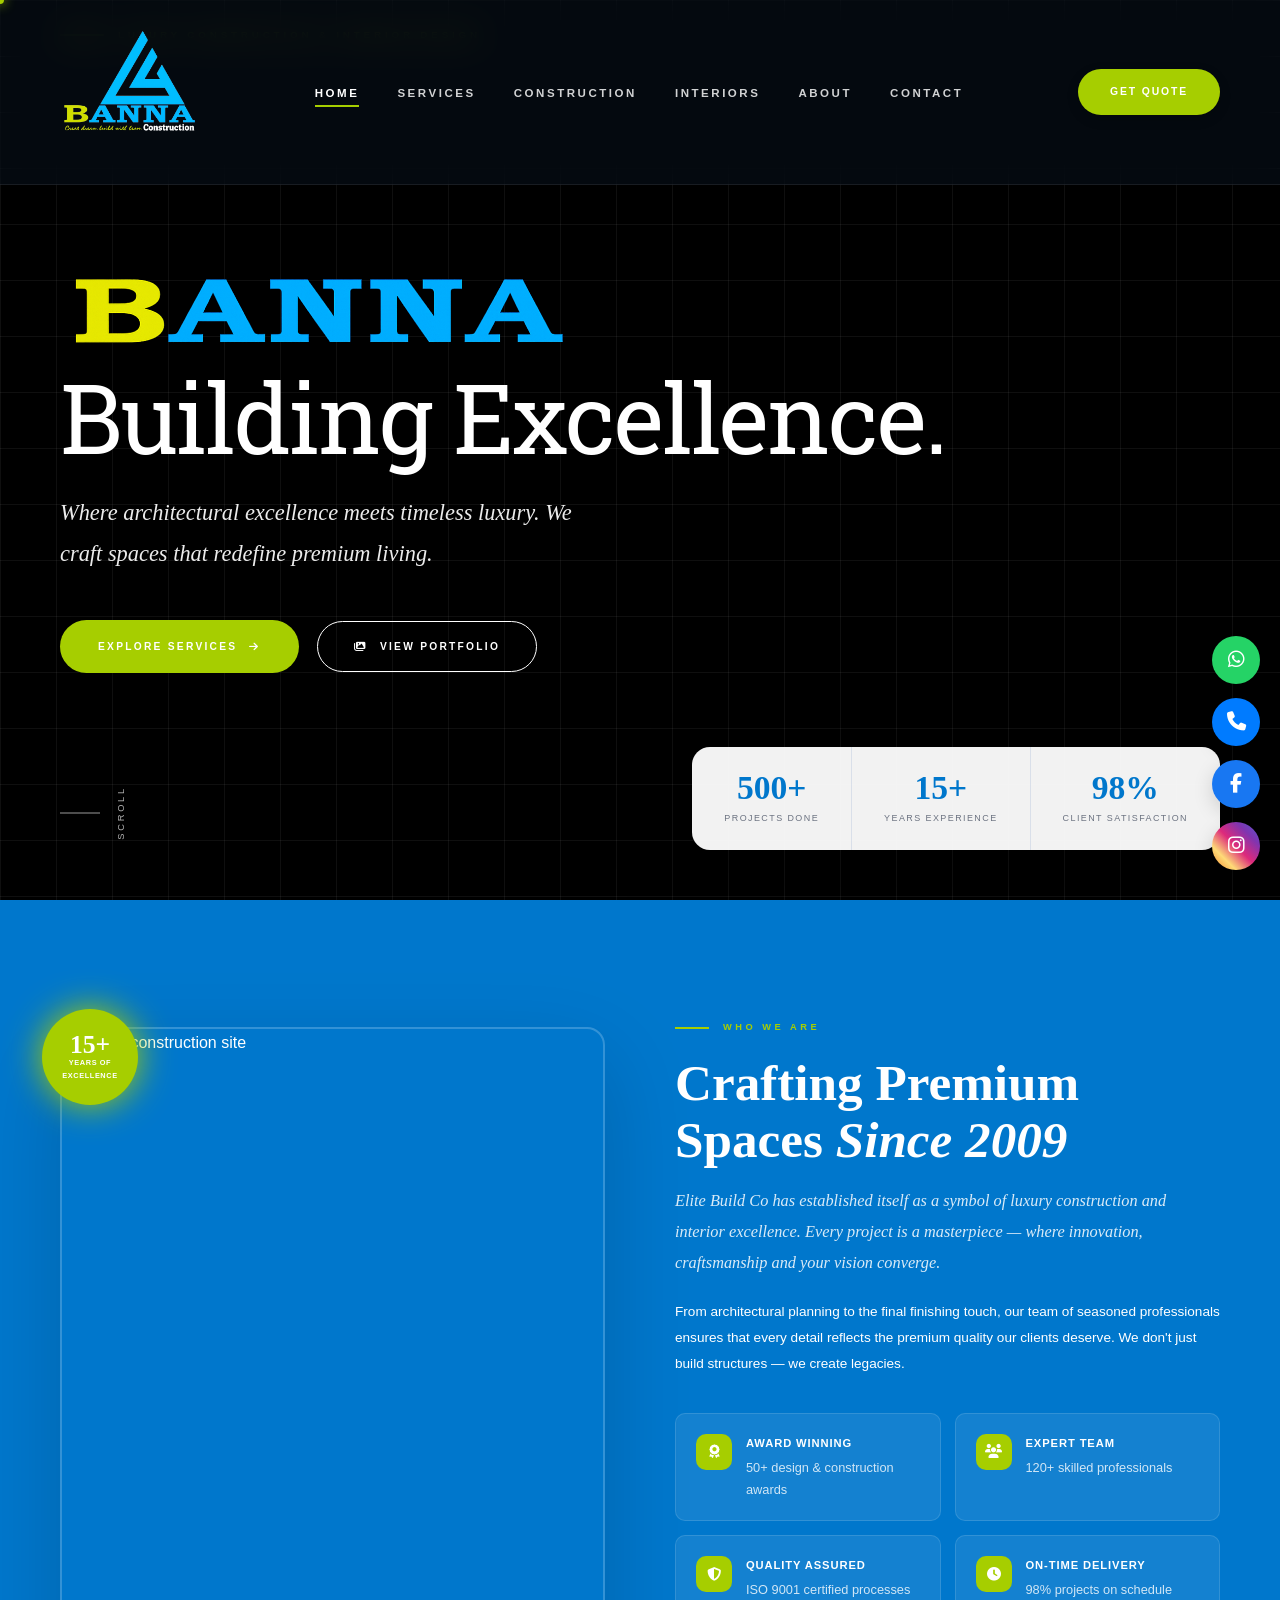
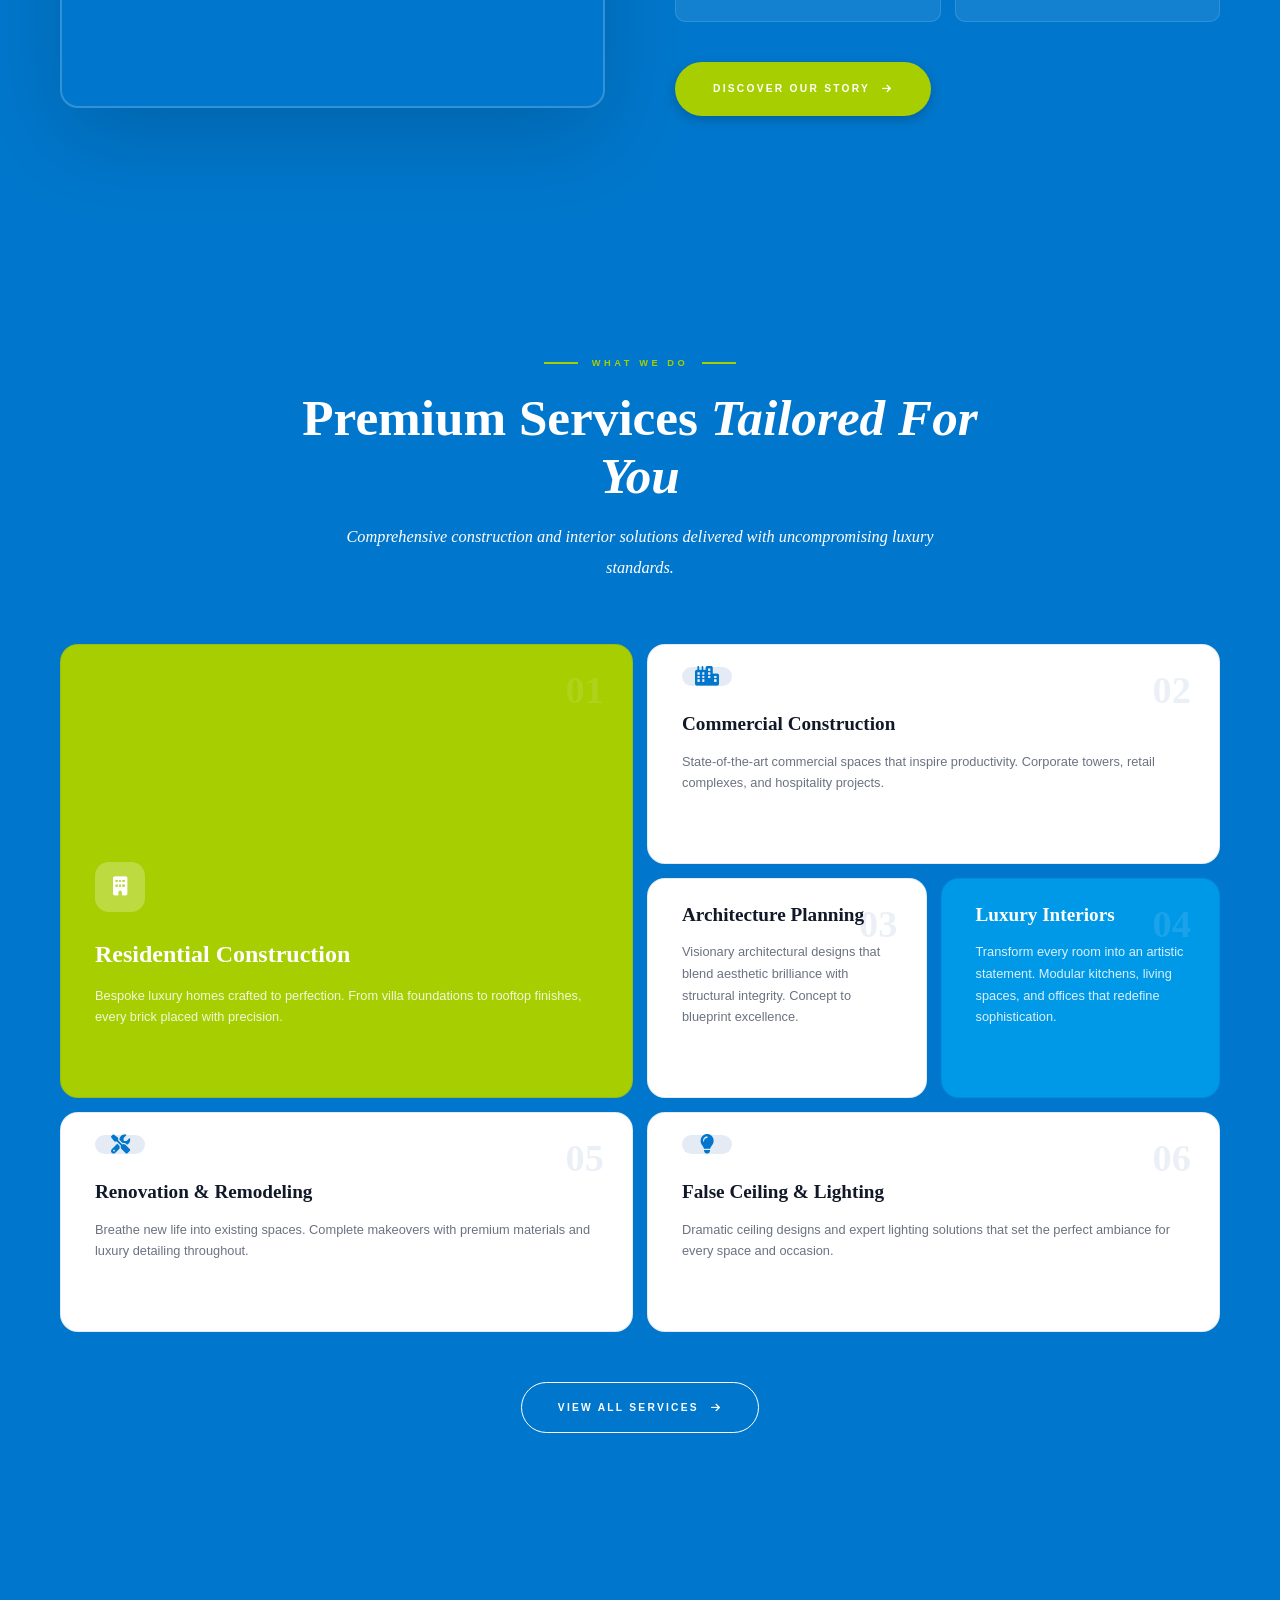
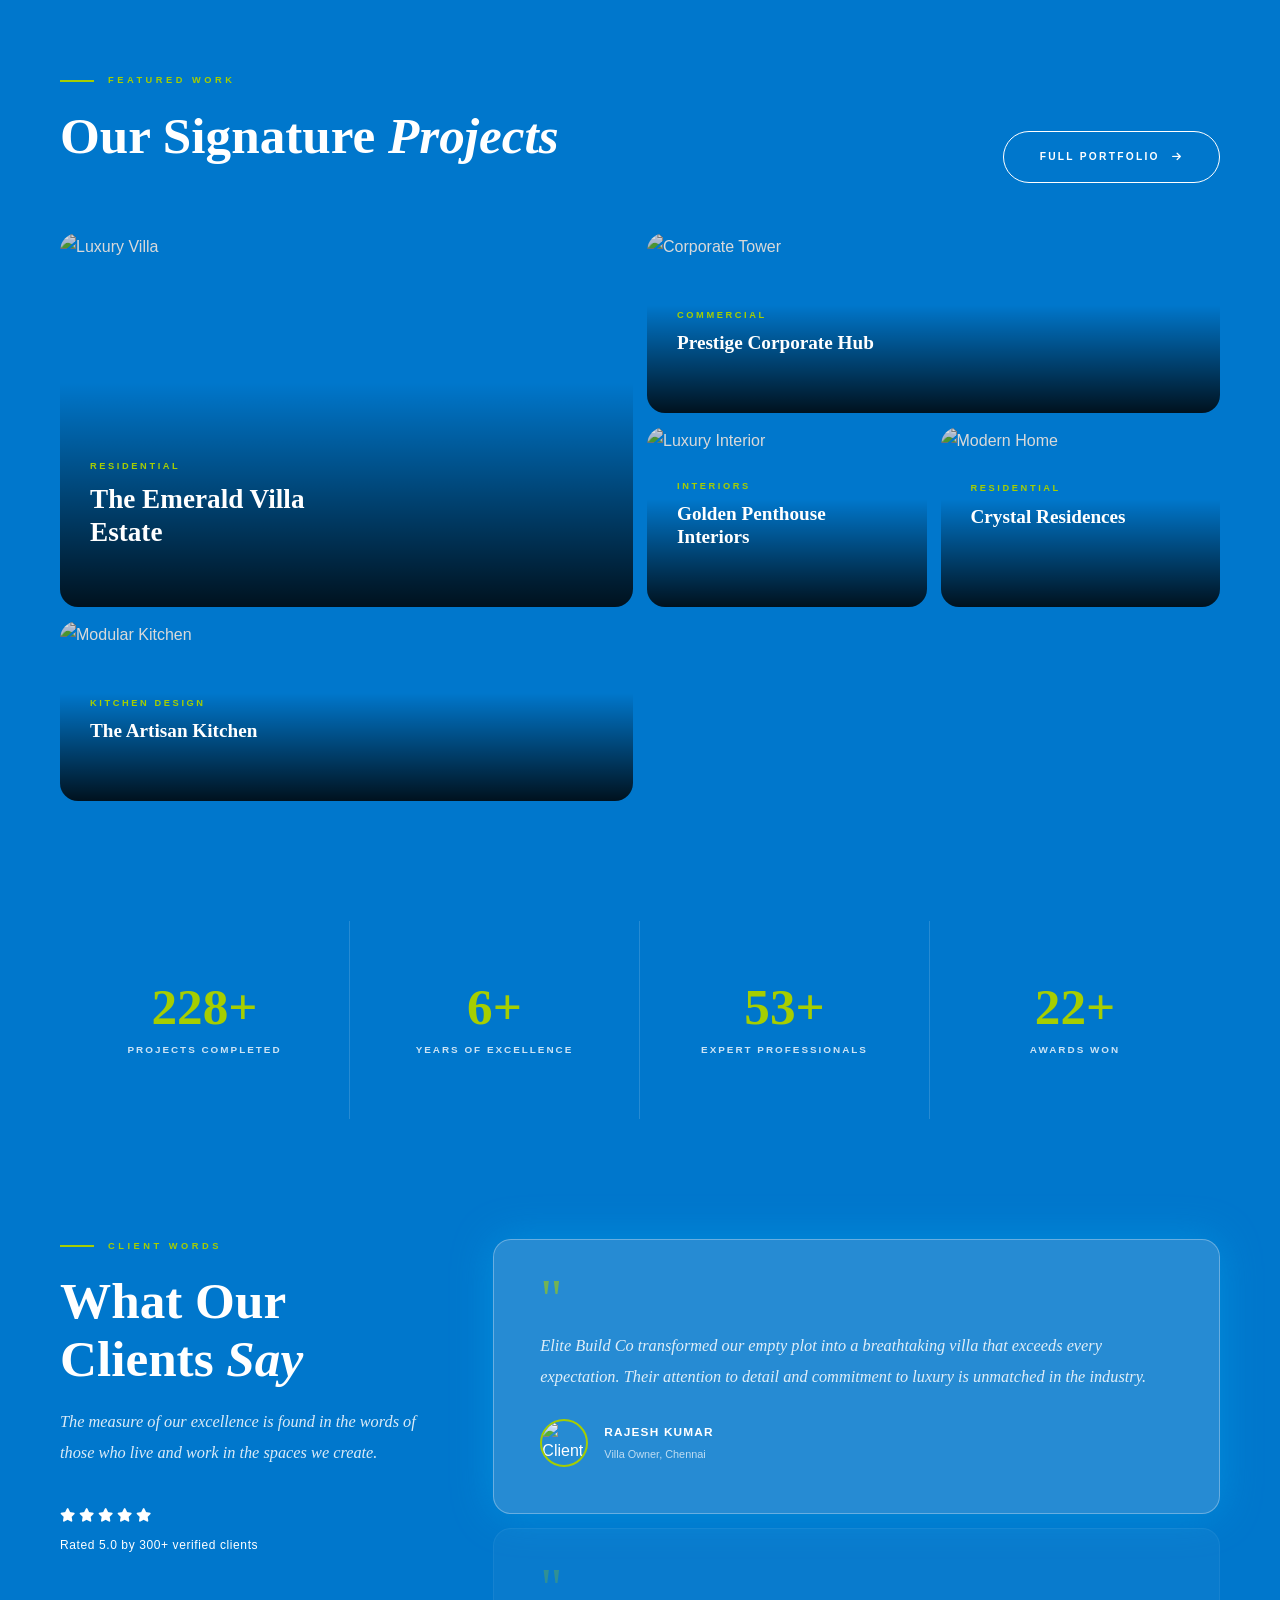
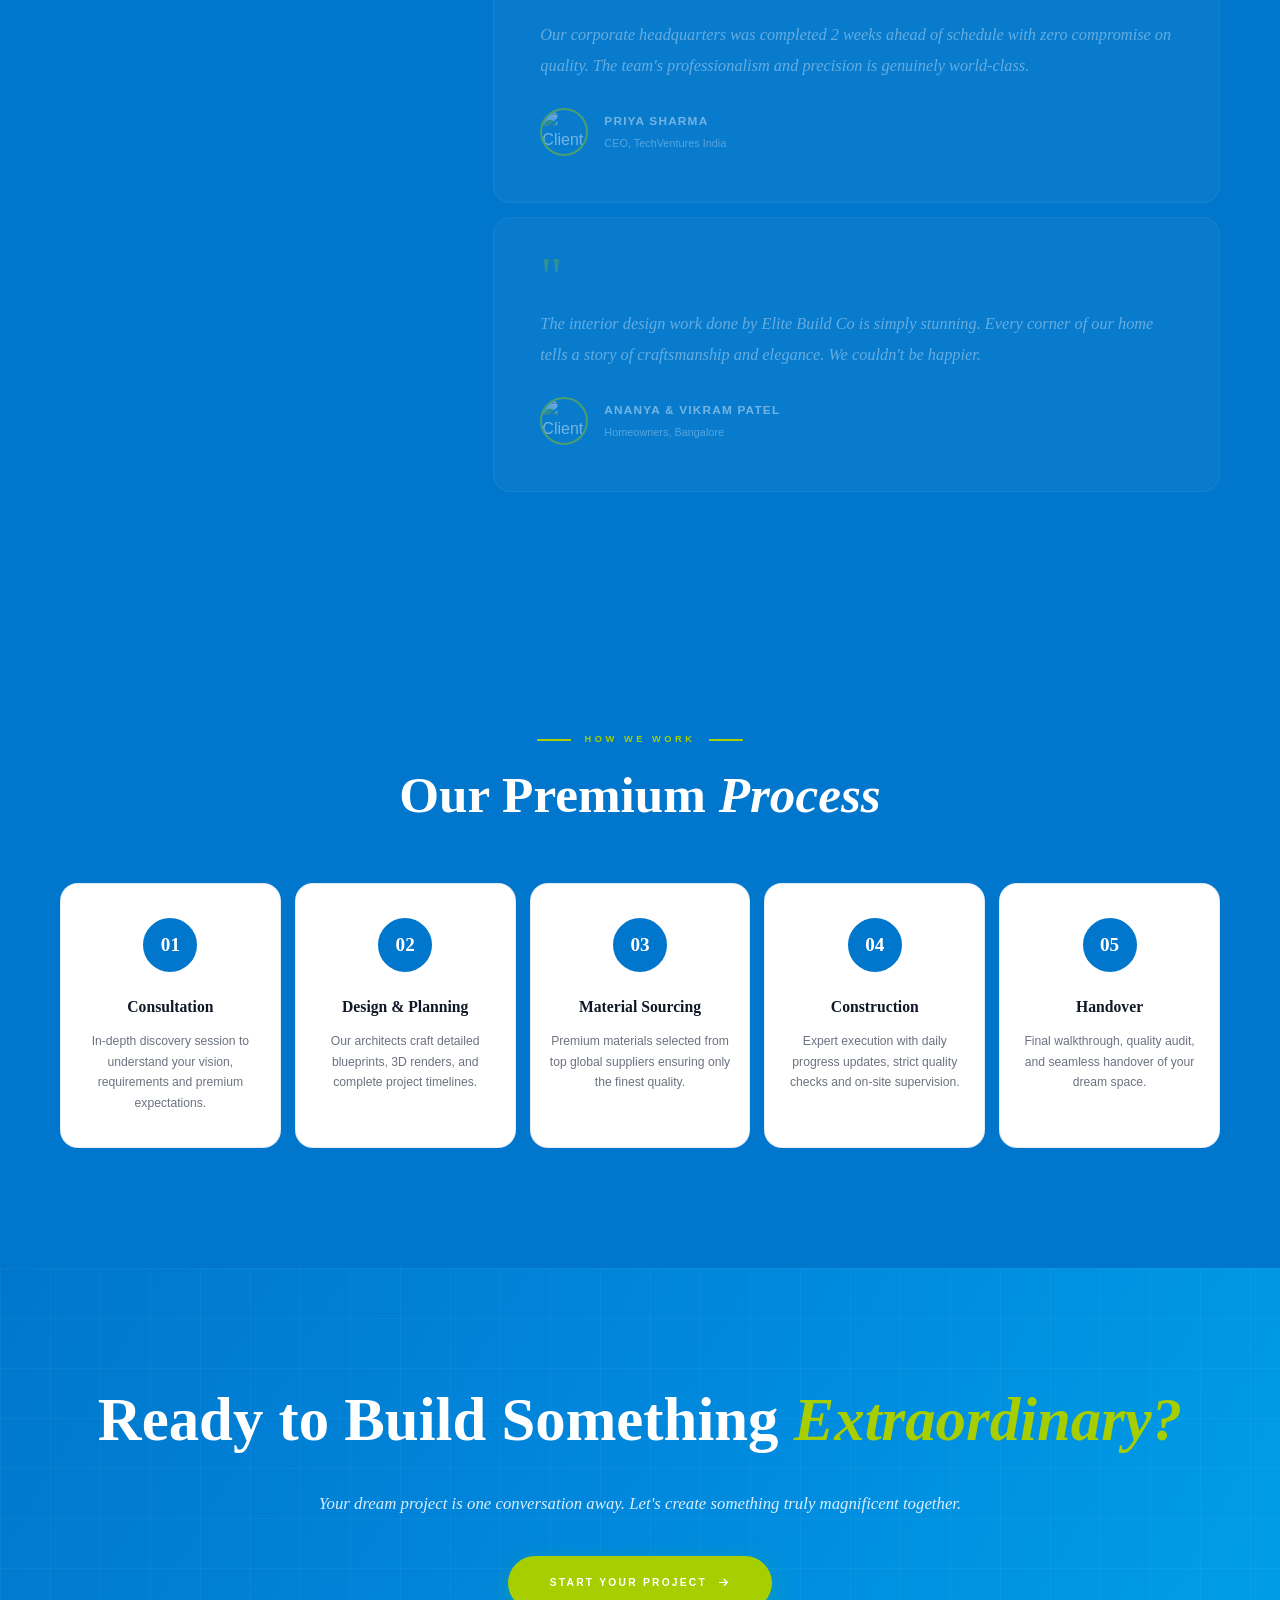
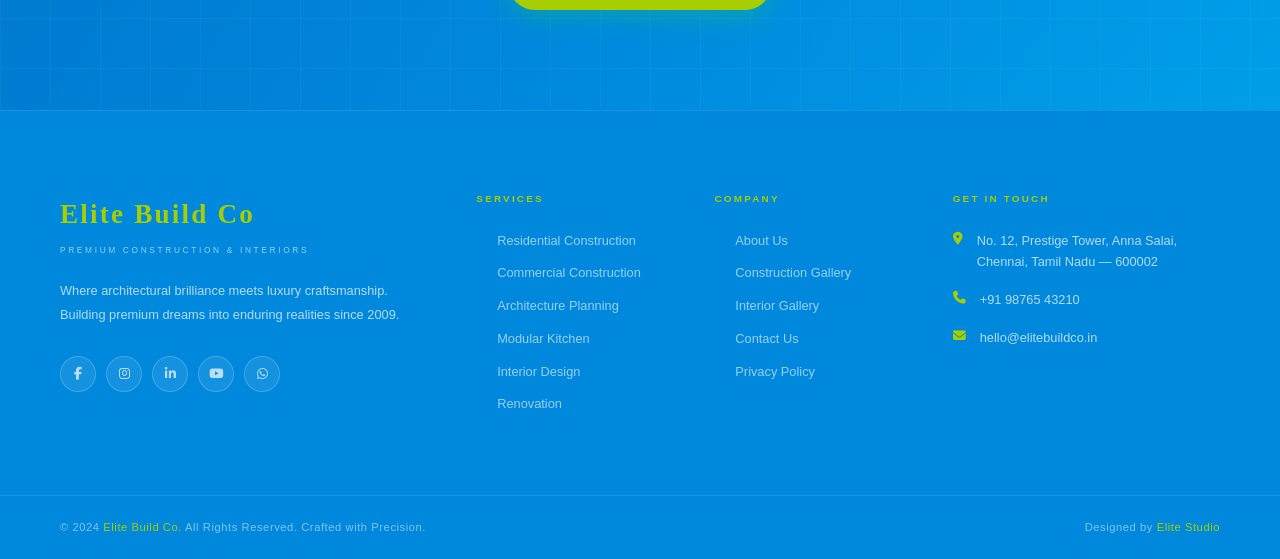
==== index.html @ 2eae74f5 "Update website" ====
<!DOCTYPE html>
<html lang="en">
<head>
  <meta charset="UTF-8" />
  <meta name="viewport" content="width=device-width, initial-scale=1.0" />
  <meta name="description" content="Elite Build Co — Premium Construction & Interior Design. Luxury residential, commercial construction and world-class interior solutions." />
  <title>BANNA | Premium Construction</title>
 <link rel="stylesheet" href="styles.css" />
  <link rel="stylesheet" href="https://cdnjs.cloudflare.com/ajax/libs/font-awesome/6.5.0/css/all.min.css" />
 <link href="https://fonts.googleapis.com/css2?family=Cinzel:wght@700;800;900&display=swap" rel="stylesheet">
</head>
<body>

  <!-- Cursor -->
  <div class="cursor"></div>
 
  
  <!-- Floating Social Icons -->
<div class="social-sidebar">
  <a href="https://wa.me/+91 93601 57383" target="_blank" class="social-icon-btn whatsapp-icon" title="WhatsApp">
    <i class="fab fa-whatsapp"></i>
  </a>
  <a href="tel:+91 93601 57383" class="social-icon-btn call-icon" title="Call Us">
    <i class="fa fa-phone"></i>
  </a>
 <a href="https://www.facebook.com/share/1GmGTBw8PC/"
   target="_blank"
   rel="noopener noreferrer"
   class="social-icon-btn facebook-icon"
   title="BANNA Construction Facebook">
    <i class="fab fa-facebook-f"></i>
</a>

  <a href="https://www.instagram.com/banna_construction_2012?igsh=bWp3MjBzbDZpbXY4"
   target="_blank"
   rel="noopener noreferrer"
   class="social-icon-btn instagram-icon"
   title="BANNA Construction Instagram">
    <i class="fab fa-instagram"></i>
  </a>
</div>

<div id="loader">

    <div class="loader-logo">
        <img src="images/logo1.png"
             alt="Banna Construction"
             class="loader-company-logo">
    </div>

    
    <div class="loader-bar"></div>

    <div class="loader-percent">0%</div>

</div>

  <!-- Scroll Top -->
  <button id="scrollTop" aria-label="Scroll to top"><i class="fa fa-arrow-up"></i></button>

<!-- ============================================================
     NAVBAR
============================================================ -->
<nav class="navbar">

  <!-- Company Logo -->
  <a href="index.html" class="nav-logo">
    <img src="images/logo1.png" alt="Banna Construction Logo" class="company-logo">
  </a>

  <!-- Navigation Menu -->
  <ul class="nav-menu">
    <li><a href="index.html" class="nav-link">Home</a></li>
    <li><a href="services.html" class="nav-link">Services</a></li>
    <li><a href="construction-gallery.html" class="nav-link">Construction</a></li>
    <li><a href="interior-gallery.html" class="nav-link">Interiors</a></li>
    <li><a href="about.html" class="nav-link">About</a></li>
    <li><a href="contact.html" class="nav-link">Contact</a></li>
  </ul>

  <!-- CTA Button -->
  <a href="contact.html" class="nav-cta">Get Quote</a>

  <!-- Mobile Menu -->
  <div class="nav-hamburger">
    <span></span>
    <span></span>
    <span></span>
  </div>

</nav>



  <!-- ============================================================
       HERO
       ============================================================ -->
  <section class="hero">
    <div class="hero-bg"></div>
    <div class="hero-grid"></div>
    <div class="hero-img-overlay"></div>

    <div class="hero-content">
      <div class="hero-eyebrow">
        <div class="hero-eyebrow-line"></div>
        <span class="hero-eyebrow-text">Luxury Construction & Interior Design</span>
      </div>
<h1 class="hero-title">
    <img src="images/bannna.png"
         alt="BANNA"
         class="hero-banna-logo">

    <span class="hero-title-accent">Building Excellence.</span>
</h1>

      </h1>
      <p class="hero-subtitle">
        Where architectural excellence meets timeless luxury. We craft spaces that redefine premium living.
      </p>
      <div class="hero-actions">
        <a href="services.html" class="btn-primary">
          <span>Explore Services</span>
          <i class="fa fa-arrow-right"></i>
        </a>
        <a href="construction-gallery.html" class="btn-outline">
          <i class="fa fa-images"></i>
          <span>View Portfolio</span>
        </a>
      </div>
    </div>

    <div class="hero-stats">
      <div class="hero-stat">
        <div class="hero-stat-num" data-target="500" data-suffix="+">500+</div>
        <div class="hero-stat-label">Projects Done</div>
      </div>
      <div class="hero-stat">
        <div class="hero-stat-num" data-target="15" data-suffix="+">15+</div>
        <div class="hero-stat-label">Years Experience</div>
      </div>
      <div class="hero-stat">
        <div class="hero-stat-num" data-target="98" data-suffix="%">98%</div>
        <div class="hero-stat-label">Client Satisfaction</div>
      </div>
    </div>

    <div class="hero-scroll">
      <div class="hero-scroll-line"></div>
      <span class="hero-scroll-text">Scroll</span>
    </div>
  </section>

  <!-- ============================================================
       ABOUT PREVIEW
       ============================================================ -->
  <section class="about-preview">
    <div class="container">
      <div class="about-preview-inner">
        <div class="about-img-block reveal-left">
          <img class="about-img-main"
            src="https://images.unsplash.com/photo-1503387762-592deb58ef4e?w=800&q=80"
            alt="Luxury construction site" />
         
          <div class="about-img-badge">
            <span class="badge-num">15+</span>
            <span class="badge-text">Years of Excellence</span>
          </div>
        </div>
        <div class="reveal-right">
          <div class="section-label">
            <div class="section-label-line"></div>
            <span class="section-label-text">Who We Are</span>
          </div>
          <h2 class="section-title">Crafting Premium Spaces <em>Since 2009</em></h2>
          <p class="section-subtitle">
            Elite Build Co has established itself as a symbol of luxury construction and interior excellence. Every project is a masterpiece — where innovation, craftsmanship and your vision converge.
          </p>
          <p style="font-size:0.85rem;color:var(--white-40);line-height:1.9;margin-top:20px;">
            From architectural planning to the final finishing touch, our team of seasoned professionals ensures that every detail reflects the premium quality our clients deserve. We don't just build structures — we create legacies.
          </p>
          <div class="about-features">
            <div class="about-feature">
              <div class="about-feature-icon"><i class="fa fa-award"></i></div>
              <div class="about-feature-text">
                <h4>Award Winning</h4>
                <p>50+ design & construction awards</p>
              </div>
            </div>
            <div class="about-feature">
              <div class="about-feature-icon"><i class="fa fa-users"></i></div>
              <div class="about-feature-text">
                <h4>Expert Team</h4>
                <p>120+ skilled professionals</p>
              </div>
            </div>
            <div class="about-feature">
              <div class="about-feature-icon"><i class="fa fa-shield-halved"></i></div>
              <div class="about-feature-text">
                <h4>Quality Assured</h4>
                <p>ISO 9001 certified processes</p>
              </div>
            </div>
            <div class="about-feature">
              <div class="about-feature-icon"><i class="fa fa-clock"></i></div>
              <div class="about-feature-text">
                <h4>On-Time Delivery</h4>
                <p>98% projects on schedule</p>
              </div>
            </div>
          </div>
          <div style="margin-top:40px;">
            <a href="about.html" class="btn-primary">
              <span>Discover Our Story</span>
              <i class="fa fa-arrow-right"></i>
            </a>
          </div>
        </div>
      </div>
    </div>
  </section>

  <!-- ============================================================
       SERVICES PREVIEW
       ============================================================ -->
  <section class="services-preview">
    <div class="container">
      <div style="text-align:center;max-width:700px;margin:0 auto;" class="reveal">
        <div class="section-label" style="justify-content:center;">
          <div class="section-label-line"></div>
          <span class="section-label-text">What We Do</span>
          <div class="section-label-line"></div>
        </div>
        <h2 class="section-title">Premium Services <em>Tailored For You</em></h2>
        <p class="section-subtitle" style="margin:0 auto;">
          Comprehensive construction and interior solutions delivered with uncompromising luxury standards.
        </p>
      </div>

      <div class="services-grid">
        <div class="service-card reveal delay-1">
          <span class="service-num">01</span>
          <div class="service-icon"><i class="fa fa-building"></i></div>
          <h3 class="service-title">Residential Construction</h3>
          <p class="service-desc">Bespoke luxury homes crafted to perfection. From villa foundations to rooftop finishes, every brick placed with precision.</p>
          <a href="services.html" class="service-link"><span>Explore</span> <i class="fa fa-arrow-right"></i></a>
        </div>
        <div class="service-card reveal delay-2">
          <span class="service-num">02</span>
          <div class="service-icon"><i class="fa fa-city"></i></div>
          <h3 class="service-title">Commercial Construction</h3>
          <p class="service-desc">State-of-the-art commercial spaces that inspire productivity. Corporate towers, retail complexes, and hospitality projects.</p>
          <a href="services.html" class="service-link"><span>Explore</span> <i class="fa fa-arrow-right"></i></a>
        </div>
        <div class="service-card reveal delay-3">
          <span class="service-num">03</span>
          <div class="service-icon"><i class="fa fa-drafting-compass"></i></div>
          <h3 class="service-title">Architecture Planning</h3>
          <p class="service-desc">Visionary architectural designs that blend aesthetic brilliance with structural integrity. Concept to blueprint excellence.</p>
          <a href="services.html" class="service-link"><span>Explore</span> <i class="fa fa-arrow-right"></i></a>
        </div>
        <div class="service-card reveal delay-2">
          <span class="service-num">04</span>
          <div class="service-icon"><i class="fa fa-couch"></i></div>
          <h3 class="service-title">Luxury Interiors</h3>
          <p class="service-desc">Transform every room into an artistic statement. Modular kitchens, living spaces, and offices that redefine sophistication.</p>
          <a href="services.html" class="service-link"><span>Explore</span> <i class="fa fa-arrow-right"></i></a>
        </div>
        <div class="service-card reveal delay-3">
          <span class="service-num">05</span>
          <div class="service-icon"><i class="fa fa-tools"></i></div>
          <h3 class="service-title">Renovation & Remodeling</h3>
          <p class="service-desc">Breathe new life into existing spaces. Complete makeovers with premium materials and luxury detailing throughout.</p>
          <a href="services.html" class="service-link"><span>Explore</span> <i class="fa fa-arrow-right"></i></a>
        </div>
        <div class="service-card reveal delay-4">
          <span class="service-num">06</span>
          <div class="service-icon"><i class="fa fa-lightbulb"></i></div>
          <h3 class="service-title">False Ceiling & Lighting</h3>
          <p class="service-desc">Dramatic ceiling designs and expert lighting solutions that set the perfect ambiance for every space and occasion.</p>
          <a href="services.html" class="service-link"><span>Explore</span> <i class="fa fa-arrow-right"></i></a>
        </div>
      </div>

      <div style="text-align:center;margin-top:50px;" class="reveal">
        <a href="services.html" class="btn-outline">
          <span>View All Services</span>
          <i class="fa fa-arrow-right"></i>
        </a>
      </div>
    </div>
  </section>

  <!-- ============================================================
       FEATURED PROJECTS
       ============================================================ -->
  <section class="projects">
    <div class="container">
      <div class="projects-header reveal">
        <div>
          <div class="section-label">
            <div class="section-label-line"></div>
            <span class="section-label-text">Featured Work</span>
          </div>
          <h2 class="section-title">Our Signature <em>Projects</em></h2>
        </div>
        <a href="construction-gallery.html" class="btn-outline" style="white-space:nowrap;">
          <span>Full Portfolio</span>
          <i class="fa fa-arrow-right"></i>
        </a>
      </div>

      <div class="projects-grid">
        <div class="project-card">
          <img class="project-img"
            src="https://images.unsplash.com/photo-1600596542815-ffad4c1539a9?w=1200&q=80"
            alt="Luxury Villa" />
          <div class="project-overlay">
            <span class="project-category">Residential</span>
            <h3 class="project-name">The Emerald Villa<br />Estate</h3>
            <p class="project-details">8,000 sq.ft luxury villa · Chennai · 2024</p>
          </div>
          <div class="project-arrow"><i class="fa fa-arrow-up-right-from-square"></i></div>
        </div>
        <div class="project-card">
          <img class="project-img"
            src="https://images.unsplash.com/photo-1486325212027-8081e485255e?w=800&q=80"
            alt="Corporate Tower" />
          <div class="project-overlay">
            <span class="project-category">Commercial</span>
            <h3 class="project-name">Prestige Corporate Hub</h3>
            <p class="project-details">Corporate Tower · Bangalore · 2023</p>
          </div>
          <div class="project-arrow"><i class="fa fa-arrow-up-right-from-square"></i></div>
        </div>
        <div class="project-card">
          <img class="project-img"
            src="https://images.unsplash.com/photo-1600210492493-0946911123ea?w=800&q=80"
            alt="Luxury Interior" />
          <div class="project-overlay">
            <span class="project-category">Interiors</span>
            <h3 class="project-name">Golden Penthouse Interiors</h3>
            <p class="project-details">Penthouse Suite · Mumbai · 2024</p>
          </div>
          <div class="project-arrow"><i class="fa fa-arrow-up-right-from-square"></i></div>
        </div>
        <div class="project-card">
          <img class="project-img"
            src="https://images.unsplash.com/photo-1600607687939-ce8a6f349479?w=800&q=80"
            alt="Modern Home" />
          <div class="project-overlay">
            <span class="project-category">Residential</span>
            <h3 class="project-name">Crystal Residences</h3>
            <p class="project-details">Modern Home Complex · Hyderabad · 2023</p>
          </div>
          <div class="project-arrow"><i class="fa fa-arrow-up-right-from-square"></i></div>
        </div>
        <div class="project-card">
          <img class="project-img"
            src="https://images.unsplash.com/photo-1556909114-f6e7ad7d3136?w=800&q=80"
            alt="Modular Kitchen" />
          <div class="project-overlay">
            <span class="project-category">Kitchen Design</span>
            <h3 class="project-name">The Artisan Kitchen</h3>
            <p class="project-details">Modular Kitchen · Chennai · 2024</p>
          </div>
          <div class="project-arrow"><i class="fa fa-arrow-up-right-from-square"></i></div>
        </div>
      </div>
    </div>
  </section>

  <!-- ============================================================
       STATISTICS
       ============================================================ -->
  <section class="statistics">
    <div class="container">
      <div class="stats-grid">
        <div class="stat-item reveal">
          <div class="stat-number" data-target="500" data-suffix="+">500+</div>
          <div class="stat-label">Projects Completed</div>
        </div>
        <div class="stat-item reveal delay-1">
          <div class="stat-number" data-target="15" data-suffix="+">15+</div>
          <div class="stat-label">Years of Excellence</div>
        </div>
        <div class="stat-item reveal delay-2">
          <div class="stat-number" data-target="120" data-suffix="+">120+</div>
          <div class="stat-label">Expert Professionals</div>
        </div>
        <div class="stat-item reveal delay-3">
          <div class="stat-number" data-target="50" data-suffix="+">50+</div>
          <div class="stat-label">Awards Won</div>
        </div>
      </div>
    </div>
  </section>

  <!-- ============================================================
       TESTIMONIALS
       ============================================================ -->
  <section class="testimonials">
    <div class="container">
      <div class="testimonials-inner">
        <div class="reveal">
          <div class="section-label">
            <div class="section-label-line"></div>
            <span class="section-label-text">Client Words</span>
          </div>
          <h2 class="section-title">What Our Clients <em>Say</em></h2>
          <p class="section-subtitle" style="margin-top:20px;">
            The measure of our excellence is found in the words of those who live and work in the spaces we create.
          </p>
          <div style="margin-top:40px;display:flex;flex-direction:column;gap:12px;">
            <div style="display:flex;gap:4px;">
              <i class="fa fa-star" style="color:var(--gold);font-size:0.85rem;"></i>
              <i class="fa fa-star" style="color:var(--gold);font-size:0.85rem;"></i>
              <i class="fa fa-star" style="color:var(--gold);font-size:0.85rem;"></i>
              <i class="fa fa-star" style="color:var(--gold);font-size:0.85rem;"></i>
              <i class="fa fa-star" style="color:var(--gold);font-size:0.85rem;"></i>
            </div>
            <p style="font-size:0.75rem;color:var(--white-40);letter-spacing:0.05em;">Rated 5.0 by 300+ verified clients</p>
          </div>
        </div>
        <div class="testimonials-slider reveal-right">
          <div class="testimonial-card">
            <div class="testimonial-quote">"</div>
            <p class="testimonial-text">Elite Build Co transformed our empty plot into a breathtaking villa that exceeds every expectation. Their attention to detail and commitment to luxury is unmatched in the industry.</p>
            <div class="testimonial-author">
              <img class="author-avatar" src="https://i.pravatar.cc/100?img=11" alt="Client" />
              <div>
                <div class="author-name">Rajesh Kumar</div>
                <div class="author-role">Villa Owner, Chennai</div>
              </div>
            </div>
          </div>
          <div class="testimonial-card">
            <div class="testimonial-quote">"</div>
            <p class="testimonial-text">Our corporate headquarters was completed 2 weeks ahead of schedule with zero compromise on quality. The team's professionalism and precision is genuinely world-class.</p>
            <div class="testimonial-author">
              <img class="author-avatar" src="https://i.pravatar.cc/100?img=32" alt="Client" />
              <div>
                <div class="author-name">Priya Sharma</div>
                <div class="author-role">CEO, TechVentures India</div>
              </div>
            </div>
          </div>
          <div class="testimonial-card">
            <div class="testimonial-quote">"</div>
            <p class="testimonial-text">The interior design work done by Elite Build Co is simply stunning. Every corner of our home tells a story of craftsmanship and elegance. We couldn't be happier.</p>
            <div class="testimonial-author">
              <img class="author-avatar" src="https://i.pravatar.cc/100?img=45" alt="Client" />
              <div>
                <div class="author-name">Ananya & Vikram Patel</div>
                <div class="author-role">Homeowners, Bangalore</div>
              </div>
            </div>
          </div>
        </div>
      </div>
    </div>
  </section>

  <!-- ============================================================
       PROCESS TIMELINE
       ============================================================ -->
  <section class="process section-pad">
    <div class="container">
      <div style="text-align:center;max-width:600px;margin:0 auto;" class="reveal">
        <div class="section-label" style="justify-content:center;">
          <div class="section-label-line"></div>
          <span class="section-label-text">How We Work</span>
          <div class="section-label-line"></div>
        </div>
        <h2 class="section-title">Our Premium <em>Process</em></h2>
      </div>
      <div class="process-steps">
        <div class="process-step reveal delay-1">
          <div class="step-num">01</div>
          <h4 class="step-title">Consultation</h4>
          <p class="step-desc">In-depth discovery session to understand your vision, requirements and premium expectations.</p>
        </div>
        <div class="process-step reveal delay-2">
          <div class="step-num">02</div>
          <h4 class="step-title">Design & Planning</h4>
          <p class="step-desc">Our architects craft detailed blueprints, 3D renders, and complete project timelines.</p>
        </div>
        <div class="process-step reveal delay-3">
          <div class="step-num">03</div>
          <h4 class="step-title">Material Sourcing</h4>
          <p class="step-desc">Premium materials selected from top global suppliers ensuring only the finest quality.</p>
        </div>
        <div class="process-step reveal delay-4">
          <div class="step-num">04</div>
          <h4 class="step-title">Construction</h4>
          <p class="step-desc">Expert execution with daily progress updates, strict quality checks and on-site supervision.</p>
        </div>
        <div class="process-step reveal delay-5">
          <div class="step-num">05</div>
          <h4 class="step-title">Handover</h4>
          <p class="step-desc">Final walkthrough, quality audit, and seamless handover of your dream space.</p>
        </div>
      </div>
    </div>
  </section>

  <!-- ============================================================
       CTA BANNER
       ============================================================ -->
  <section class="cta-banner">
    <div class="container" style="position:relative;z-index:1;">
      <h2 class="cta-title">Ready to Build Something <em style="color:var(--green-deep);">Extraordinary?</em></h2>
      <p class="cta-sub">Your dream project is one conversation away. Let's create something truly magnificent together.</p>
      <a href="contact.html" class="btn-dark">
        <span>Start Your Project</span>
        <i class="fa fa-arrow-right"></i>
      </a>
    </div>
  </section>

  <!-- ============================================================
       FOOTER
       ============================================================ -->
  <footer class="footer">
    <div class="container">
      <div class="footer-top">
        <div>
          <div class="footer-brand-logo">Elite Build Co</div>
          <div class="footer-brand-sub">Premium Construction & Interiors</div>
          <p class="footer-desc">Where architectural brilliance meets luxury craftsmanship. Building premium dreams into enduring realities since 2009.</p>
          <div class="footer-social">
            <a href="#" class="social-btn"><i class="fab fa-facebook-f"></i></a>
            <a href="#" class="social-btn"><i class="fab fa-instagram"></i></a>
            <a href="#" class="social-btn"><i class="fab fa-linkedin-in"></i></a>
            <a href="#" class="social-btn"><i class="fab fa-youtube"></i></a>
            <a href="#" class="social-btn"><i class="fab fa-whatsapp"></i></a>
          </div>
        </div>
        <div>
          <h4 class="footer-col-title">Services</h4>
          <ul class="footer-links">
            <li><a href="services.html" class="footer-link">Residential Construction</a></li>
            <li><a href="services.html" class="footer-link">Commercial Construction</a></li>
            <li><a href="services.html" class="footer-link">Architecture Planning</a></li>
            <li><a href="services.html" class="footer-link">Modular Kitchen</a></li>
            <li><a href="services.html" class="footer-link">Interior Design</a></li>
            <li><a href="services.html" class="footer-link">Renovation</a></li>
          </ul>
        </div>
        <div>
          <h4 class="footer-col-title">Company</h4>
          <ul class="footer-links">
            <li><a href="about.html" class="footer-link">About Us</a></li>
            <li><a href="construction-gallery.html" class="footer-link">Construction Gallery</a></li>
            <li><a href="interior-gallery.html" class="footer-link">Interior Gallery</a></li>
            <li><a href="contact.html" class="footer-link">Contact Us</a></li>
            <li><a href="#" class="footer-link">Privacy Policy</a></li>
          </ul>
        </div>
        <div>
          <h4 class="footer-col-title">Get In Touch</h4>
          <div class="footer-contact-item">
            <i class="fa fa-location-dot footer-contact-icon"></i>
            <div class="footer-contact-text">
              No. 12, Prestige Tower, Anna Salai,<br />Chennai, Tamil Nadu — 600002
            </div>
          </div>
          <div class="footer-contact-item">
            <i class="fa fa-phone footer-contact-icon"></i>
            <div class="footer-contact-text">
              <a href="tel:+919876543210">+91 98765 43210</a>
            </div>
          </div>
          <div class="footer-contact-item">
            <i class="fa fa-envelope footer-contact-icon"></i>
            <div class="footer-contact-text">
              <a href="mailto:hello@elitebuildco.in">hello@elitebuildco.in</a>
            </div>
          </div>
        </div>
      </div>
    </div>
    <div class="footer-bottom" style="max-width:1400px;margin:0 auto;padding-left:60px;padding-right:60px;">
      <p class="footer-copy">© 2024 <span>Elite Build Co</span>. All Rights Reserved. Crafted with Precision.</p>
      <p class="footer-copy">Designed by <span>Elite Studio</span></p>
    </div>
  </footer>

  <script src="script.js"></script>
</body>
</html>
---- styles.css ----
/* ============================================================
   ELITE BUILD CO — BLUE-DOMINATED LIGHT THEME
   PALETTE: 50% BLUE (Dominant) · 30% White (Secondary) · 20% Green (Accent)
   LAYOUT SYSTEM: Bento Grid
   ============================================================ */

@import url('https://fonts.googleapis.com/css2?family=Roboto+Slab:wght@800;900&display=swap');

/* ============================================================
   CSS VARIABLES - BLUE-DOMINATED LIGHT THEME
   ============================================================ */
:root {
 /* ============================================================
   BRAND BLUE (Matches BANNA Logo)
   ============================================================ */

--blue-deep: #0077CC;            /* Main website background */
--blue-navy: #0088DD;            /* Dark sections */
--blue-navy-2: #0099E8;          /* Cards */
--blue-bright: #00B8F8;          /* Exact logo blue */
--blue-light: #35C7FF;           /* Hover */
--blue-accent: #009FE8;          /* Buttons & highlights */

--blue-pale: rgba(0, 184, 248, 0.08);
--blue-glow: rgba(0, 184, 248, 0.35);

  /* GREEN — 20% (Accent) */
  --green: #A6CE00;
  --green-mid: #E0F9F2;
  --green-deep: #A6CE00;
  --green-glow: rgba(166, 206, 0, 1);

  /* WHITE — 30% (Secondary backgrounds & cards) */
  --white: #FFFFFF;
  --off-white: #F9FAFB;
  --white-95: rgba(255,255,255,0.95);
  --white-80: rgba(255,255,255,0.80);
  --white-65: rgba(255,255,255,0.65);
  --white-45: rgba(255,255,255,0.45);
  --white-25: rgba(255,255,255,0.25);
  --white-10: rgba(255,255,255,0.08);
  
  /* Text colors */
  --ink: #FFFFFF;                  /* White text on blue */
  --ink-65: rgba(255,255,255,0.65);
  --ink-45: rgba(255,255,255,0.45);
  --text-dark: #111827;            /* Dark text on white cards */
  --text-light: #6B7280;           /* Gray text on white cards */
  --black: #003D99;
  --black-soft: #004DAA;
  --black-card: #FFFFFF;           /* White cards on blue bg */

  --shadow-soft: 0 20px 60px rgba(0,0,0,0.12);
  --shadow-deep: 0 30px 90px rgba(0,0,0,0.16);
  --shadow-blue: 0 0 40px var(--blue-glow);
  --shadow-green: 0 0 30px var(--green-glow);

  --font-display: 'Playfair Display', serif;
  --font-head: 'Cormorant Garamond', serif;
  --font-body: 'Montserrat', sans-serif;
  --transition: all 0.4s cubic-bezier(0.25, 0.46, 0.45, 0.94);
  --radius: 18px;
  --radius-sm: 10px;
}

/* ============================================================
   KEYFRAMES
   ============================================================ */
@keyframes twinkle { 0%,100% { opacity: .65; } 50% { opacity: 1; } }
@keyframes shimmer { 0% { background-position: -1000px 0; } 100% { background-position: 1000px 0; } }
@keyframes glowPulse { 0%,100% { box-shadow: 0 0 18px var(--blue-glow);} 50% { box-shadow: 0 0 38px var(--blue-glow);} }
@keyframes floatY { 0%,100% { transform: translateY(0);} 50% { transform: translateY(-8px);} }
@keyframes loaderSweep { to { left: 100%; } }
@keyframes scrollPulse { to { left: 200%; } }
@keyframes fadeUp { from { opacity:0; transform: translateY(24px);} to { opacity:1; transform: translateY(0);} }

/* ============================================================
   RESET / BASE
   ============================================================ */
*, *::before, *::after { margin:0; padding:0; box-sizing:border-box; }
html { scroll-behavior: smooth; font-size: 16px; }
body {
  background: var(--blue-deep);    /* BLUE DOMINATED */
  color: var(--ink);               /* White text on blue */
  font-family: var(--font-body);
  font-weight: 300;
  line-height: 1.7;
  overflow-x: hidden;
  cursor: none;
}
::selection { background: var(--blue-bright); color: var(--white); }
a { text-decoration:none; color:inherit; }
img { max-width:100%; display:block; }
ul { list-style:none; }
button { cursor:none; border:none; outline:none; background:none; }
input, textarea, select { outline:none; font-family: var(--font-body); }

/* ============================================================
   SOCIAL SIDEBAR
   ============================================================ */
.social-sidebar { position: fixed; right: 20px; bottom: 30px; z-index: 8999; display:flex; flex-direction:column; gap: 14px; }
.social-icon-btn {
  width: 48px; height: 48px; border-radius: 50%;
  display:flex; align-items:center; justify-content:center;
  font-size: 1.2rem; color:#fff; position:relative; overflow:hidden; cursor:none;
  box-shadow: 0 6px 20px rgba(0,0,0,0.15);
  animation: floatY 3.2s ease-in-out infinite;
  transition: var(--transition);
}
.social-icon-btn:hover { transform: scale(1.15); }
.whatsapp-icon { background: var(--green); }
.whatsapp-icon:hover { box-shadow: 0 0 30px var(--green-glow); }
.call-icon { background: var(--blue-bright); }
.call-icon:hover { box-shadow: 0 0 30px var(--blue-glow); }
.facebook-icon { background: var(--blue-bright); }
.facebook-icon:hover { box-shadow: 0 0 30px var(--blue-glow); }
.instagram-icon { background: var(--blue-bright); }
.instagram-icon:hover { box-shadow: 0 0 30px var(--blue-glow); }

@media (max-width:768px){ .social-sidebar{right:14px;bottom:18px;gap:10px;} .social-icon-btn{width:42px;height:42px;font-size:1.05rem;} }

/* ============================================================
   CURSOR
   ============================================================ */
.cursor { position:fixed; width:8px; height:8px; background:var(--green); border-radius:50%; pointer-events:none; z-index:99999; transform:translate(-50%,-50%); box-shadow:0 0 12px var(--green-glow); }
.cursor-follower { position:fixed; width:34px; height:34px; border:1.5px solid var(--blue-bright); border-radius:50%; pointer-events:none; z-index:99998; transition: width .3s, height .3s; transform:translate(-50%,-50%); }

/* ============================================================
   LOADER
   ============================================================ */
#loader { position:fixed; inset:0; background: #000000; z-index:100000; display:flex; align-items:center; justify-content:center; flex-direction:column; gap:26px; transition: opacity .8s, visibility .8s; }
#loader.hidden { opacity:0; visibility:hidden; }

.loader-logo{
    display:flex;
    justify-content:center;
    align-items:center;
    margin-bottom:30px;
}

.loader-company-logo{
    width:240px;
    height:auto;
    object-fit:contain;
    animation:loaderLogo 2s ease-in-out infinite;
    filter:drop-shadow(0 0 10px rgba(255,255,255,.35))
            drop-shadow(0 0 25px rgba(255,255,255,.15));
}

@keyframes loaderLogo{
  0%{ transform:scale(1); }
  50%{ transform:scale(1.05); }
  100%{ transform:scale(1); }
}

.loader-bar { width:200px; height:2px; background:rgba(255,255,255,0.15); position:relative; overflow:hidden; }
.loader-bar::after { content:''; position:absolute; left:-100%; top:0; width:100%; height:100%; background:linear-gradient(90deg,transparent,var(--white),var(--green),transparent); animation: loaderSweep 1.4s ease infinite; }
.loader-percent { font-size:.72rem; letter-spacing:.3em; color:rgba(255,255,255,0.5); text-transform:uppercase; }

/* ============================================================
   SCROLL TOP
   ============================================================ */
#scrollTop { position:fixed; bottom:40px; right:40px; width:48px; height:48px; background:var(--blue-bright); color:#fff; border-radius:50%; display:flex; align-items:center; justify-content:center; font-size:1rem; z-index:9999; opacity:0; transform:translateY(16px); transition:var(--transition); cursor:none; box-shadow:0 10px 30px var(--blue-glow); }
#scrollTop.visible { opacity:1; transform:translateY(0); }
#scrollTop:hover { background:var(--green); box-shadow:0 0 35px var(--green-glow); }
/* ============================================================
   PREMIUM GLASS NAVBAR
   ============================================================ */

.navbar{
    position:fixed;
    top:0;
    left:0;
    right:0;
    z-index:9000;

    display:flex;
    justify-content:space-between;
    align-items:center;

    padding:22px 60px;

    background:rgba(10,20,35,0.45);
    backdrop-filter:blur(18px);
    -webkit-backdrop-filter:blur(18px);

    border-bottom:1px solid rgba(255,255,255,0.08);

    transition:all .4s ease;
}

/* When user scrolls */

.navbar.scrolled{

    padding:16px 60px;

    background:rgba(10,20,35,0.78);

    backdrop-filter:blur(22px);
    -webkit-backdrop-filter:blur(22px);

    border-bottom:1px solid rgba(255,255,255,.10);

    box-shadow:
        0 10px 35px rgba(0,0,0,.25);
}

/* =========================
   Logo
========================= */

.company-logo{
    width:140px;
    transition:.35s ease;
}

.company-logo:hover{
    transform:scale(1.05);
}

/* =========================
   Navigation
========================= */

.nav-menu{
    display:flex;
    align-items:center;
    gap:38px;
}

.nav-link{

    position:relative;

    font-size:.72rem;
    font-weight:600;

    letter-spacing:.22em;
    text-transform:uppercase;

    color:rgba(255,255,255,.82);

    transition:.35s ease;
}

.nav-link:hover{

    color:#ffffff;

}

.nav-link::after{

    content:"";

    position:absolute;

    left:0;
    bottom:-8px;

    width:0%;
    height:2px;

    background:#A6CE00;

    transition:.35s ease;
}

.nav-link:hover::after,
.nav-link.active::after{

    width:100%;
}

.nav-link.active{

    color:#ffffff;
}

/* =========================
   Get Quote Button
========================= */

.nav-cta{

    display:inline-flex;
    align-items:center;
    justify-content:center;

    padding:14px 32px;

    border-radius:999px;

    background:#A6CE00;

    color:#fff;

    font-size:.65rem;
    font-weight:700;

    letter-spacing:.18em;
    text-transform:uppercase;

    transition:.35s ease;

    box-shadow: 0 4px 12px rgba(0, 0, 0, 0.20);
}

.nav-cta:hover{

    background:#A6CE00;

    transform:translateY(-3px);

    box-shadow: 0 6px 16px rgba(0, 0, 0, 0.25);
}

/* =========================
   Hamburger
========================= */

.nav-hamburger{

    display:none;
    flex-direction:column;
    gap:5px;
}

.nav-hamburger span{

    width:24px;
    height:2px;

    background:#ffffff;

    transition:.3s;
}
/* ============================================================
   HERO
   ============================================================ */

.hero{
    position:relative;
    min-height:100vh;
    display:flex;
    align-items:center;
    overflow:hidden;
    background:#000;
}

/* Remove blue overlay */
.hero-bg{
    display:none;
}

/* Keep grid effect */
.hero-grid{
    position:absolute;
    inset:0;
    background-image:
        linear-gradient(rgba(255,255,255,0.06) 1px, transparent 1px),
        linear-gradient(90deg, rgba(255,255,255,0.06) 1px, transparent 1px);
    background-size:56px 56px;
    z-index:1;
}

/* SHOW BUILDING IMAGE CLEARLY */
.hero-img-overlay{
    position:absolute;
    inset:0;
    background:url("https://images.unsplash.com/photo-1486406146926-c627a92ad1ab?w=1920&q=80") center center/cover no-repeat;
    opacity:1;
    z-index:0;
}

/* Slight dark overlay so white text is readable */
.hero::before{
    content:"";
    position:absolute;
    inset:0;
    background:rgba(0,0,0,.25);
    z-index:1;
}
.hero-content {
    position: relative;
    z-index: 2;
    max-width: 1400px;
    margin: 0 auto;
    padding: 140px 60px 100px;
    width: 100%;

    transform: translateY(-80px);
}

.hero-eyebrow{
    display:flex;
    align-items:center;
    gap:14px;
    margin-bottom:26px;
}

.hero-eyebrow-line{
    width:44px;
    height:2px;
    background:var(--green);
}

.hero-eyebrow-text{
    font-size:.62rem;
    font-weight:600;
    letter-spacing:.38em;
    text-transform:uppercase;
    color:var(--green);
}

.hero-title{
    font-family:var(--font-display);
    font-size:clamp(3.2rem,7.5vw,7.2rem);
    font-weight:700;
    line-height:.97;
    color:#fff;
    margin-bottom:8px;
}

.hero-title-accent{
    color:#fff;
    font-style:italic;
}

.hero-subtitle{
    font-family:var(--font-head);
    font-size:clamp(1.05rem,2vw,1.4rem);
    font-weight:300;
    color:rgba(255,255,255,.92);
    max-width:540px;
    margin:28px 0 46px;
    line-height:1.8;
    font-style:italic;
}

.hero-actions{
    display:flex;
    gap:18px;
    flex-wrap:wrap;
    align-items:center;
}
.btn-primary {
    display: inline-flex;
    align-items: center;
    gap: 12px;

    background: var(--green);
    color: #fff;

    font-size: .64rem;
    font-weight: 700;
    letter-spacing: .22em;
    text-transform: uppercase;

    padding: 18px 38px;
    border-radius: 999px;

    transition: var(--transition);

    /* NORMAL SOFT SHADOW */
    box-shadow: 0 4px 12px rgba(0, 0, 0, 0.20);
}
.btn-primary:hover {
    background: var(--green);
    color: #fff;

    transform: translateY(-2px);

    /* NO BRIGHT GLOW */
    box-shadow: 0 6px 16px rgba(0, 0, 0, 0.25);
}

.btn-primary span{
    position:relative;
    z-index:1;
}

.btn-outline{
    display:inline-flex;
    align-items:center;
    gap:12px;
    border:1.5px solid #fff;
    color:#fff;
    font-size:.64rem;
    font-weight:600;
    letter-spacing:.22em;
    text-transform:uppercase;
    padding:16px 36px;
    border-radius:999px;
    transition:var(--transition);
}

.btn-outline:hover{
    background:#fff;
    color:var(--blue-deep);
    border-color:#fff;
}

.hero-stats{
    position:absolute;
    bottom:50px;
    right:60px;
    display:flex;
    gap:0;
    background:rgba(255,255,255,.95);
    border-radius:var(--radius);
    overflow:hidden;
    box-shadow:var(--shadow-deep);
    z-index:2;
}

.hero-stat{
    text-align:center;
    padding:24px 32px;
    border-right:1px solid rgba(0,61,153,.1);
}

.hero-stat:last-child{
    border-right:none;
}

.hero-stat-num{
    font-family:var(--font-display);
    font-size:2.1rem;
    font-weight:700;
    color:var(--blue-deep);
    line-height:1;
}

.hero-stat-label{
    font-size:.56rem;
    letter-spacing:.16em;
    text-transform:uppercase;
    color:var(--text-light);
    margin-top:6px;
}

.hero-scroll{
    position:absolute;
    bottom:60px;
    left:60px;
    display:flex;
    align-items:center;
    gap:14px;
    z-index:2;
}

.hero-scroll-line{
    width:40px;
    height:2px;
    background:rgba(255,255,255,.3);
    position:relative;
    overflow:hidden;
}

.hero-scroll-line::after{
    content:'';
    position:absolute;
    left:-100%;
    top:0;
    width:100%;
    height:100%;
    background:var(--green);
    animation:scrollPulse 2s ease infinite;
}

.hero-scroll-text{
    font-size:.58rem;
    letter-spacing:.3em;
    text-transform:uppercase;
    color:rgba(255,255,255,.7);
    writing-mode:vertical-rl;
    transform:rotate(180deg);
}

@media (max-width:900px){
    .hero-stats{
        position:static;
        margin-top:50px;
        justify-content:center;
    }
}
/* ============================================================
   SECTION COMMON
   ============================================================ */
section { position:relative; overflow:hidden; }
.container { max-width:1400px; margin:0 auto; padding:0 60px; }
.section-pad { padding:120px 0; }
.section-label { display:flex; align-items:center; gap:14px; margin-bottom:18px; }
.section-label-line { width:34px; height:2px; background:var(--green); }
.section-label-text { font-size:.58rem; font-weight:600; letter-spacing:.38em; text-transform:uppercase; color:var(--green); }
.section-title { font-family:var(--font-display); font-size:clamp(2.1rem,4vw,3.4rem); font-weight:700; line-height:1.12; color:#fff; margin-bottom:18px; }
.section-title em { font-style:italic; color:var(--white); }
.section-subtitle { font-family:var(--font-head); font-size:1.02rem; font-weight:300; color:rgba(255,255,255,0.85); font-style:italic; max-width:600px; line-height:1.9; }

/* ============================================================
   ABOUT PREVIEW (Bento)
   ============================================================ */
.about-preview { background: var(--blue-deep); padding:120px 0; }
.about-preview-inner { display:grid; grid-template-columns: 1fr 1fr; gap:70px; align-items:center; }
.about-img-block { position:relative; }
.about-img-main { width:100%; aspect-ratio:4/5; object-fit:cover; border-radius: var(--radius); filter:brightness(1) saturate(1); box-shadow: var(--shadow-deep); transition:.6s ease; border:2px solid rgba(255,255,255,0.2); }
.about-img-main:hover { filter:brightness(1.05); }
.about-img-accent { position:absolute; width:48%; aspect-ratio:1; object-fit:cover; bottom:-36px; right:-36px; border-radius: var(--radius-sm); border:4px solid var(--blue-navy); box-shadow: var(--shadow-soft); }
.about-img-badge { position:absolute; top:-18px; left:-18px; width:96px; height:96px; background:var(--green); border-radius:50%; display:flex; align-items:center; justify-content:center; flex-direction:column; text-align:center; box-shadow:0 0 35px var(--green-glow); }
.badge-num { font-family:var(--font-display); font-size:1.6rem; font-weight:700; color:#fff; line-height:1; }
.badge-text { font-size:.46rem; font-weight:700; letter-spacing:.08em; text-transform:uppercase; color:#fff; }

.about-features { display:grid; grid-template-columns:1fr 1fr; gap:14px; margin-top:36px; }
.about-feature { display:flex; gap:14px; align-items:flex-start; padding:20px; background: rgba(255,255,255,0.08); border-radius: var(--radius-sm); border:1px solid rgba(255,255,255,0.12); transition: var(--transition); }
.about-feature:hover { background: rgba(255,255,255,0.15); transform: translateY(-4px); box-shadow: var(--shadow-blue); }
.about-feature-icon { width:36px; height:36px; border-radius:10px; background:var(--green); display:flex; align-items:center; justify-content:center; color:#fff; font-size:.85rem; flex-shrink:0; }
.about-feature-text h4 { font-size:.7rem; font-weight:600; letter-spacing:.08em; text-transform:uppercase; color:#fff; margin-bottom:4px; }
.about-feature-text p { font-size:.8rem; color:rgba(255,255,255,0.8); }

/* ============================================================
   SERVICES — BENTO GRID (White cards on blue background)
   ============================================================ */
.services-preview { background: var(--blue-deep); padding:120px 0; }
.services-preview .section-title, .services-preview .section-subtitle { color:#fff; }
.services-grid { display:grid; grid-template-columns: repeat(4, 1fr); grid-auto-rows: 220px; gap:14px; margin-top:60px; }
.service-card {
  background: #fff;
  border: 1px solid rgba(0,61,153,0.1);
  border-radius: var(--radius);
  padding:34px;
  position:relative; overflow:hidden;
  transition: var(--transition);
  display:flex; flex-direction:column; justify-content:flex-end;
  color:var(--text-dark);
}
.service-card:nth-child(1) { grid-column: span 2; grid-row: span 2; background: var(--green); color:#fff; }
.service-card:nth-child(2) { grid-column: span 2; }
.service-card:nth-child(3) { grid-column: span 1; }
.service-card:nth-child(4) { grid-column: span 1; background: var(--blue-navy-2); color:#fff; }
.service-card:nth-child(5) { grid-column: span 2; }
.service-card:nth-child(6) { grid-column: span 2; }

.service-card::after { content:''; position:absolute; inset:0; background: radial-gradient(circle at var(--mouse-x,50%) var(--mouse-y,50%), rgba(255,255,255,0.08), transparent 60%); opacity:0; transition:opacity .3s; }
.service-card:hover::after { opacity:1; }
.service-card:hover { transform: translateY(-6px); box-shadow: var(--shadow-deep); border-color:rgba(0,61,153,0.3); }

.service-icon { width:50px; height:50px; border-radius:14px; background:rgba(0,61,153,0.1); display:flex; align-items:center; justify-content:center; color:var(--blue-deep); font-size:1.2rem; margin-bottom:22px; }
.service-card:nth-child(1) .service-icon, .service-card:nth-child(4) .service-icon { background:rgba(255,255,255,0.25); color:#fff; }
.service-num { position:absolute; top:26px; right:28px; font-family:var(--font-display); font-size:2.4rem; font-weight:700; color:rgba(0,61,153,0.08); line-height:1; }
.service-card:nth-child(1) .service-num, .service-card:nth-child(4) .service-num { color:rgba(255,255,255,0.1); }
.service-title { font-family:var(--font-display); font-size:1.2rem; font-weight:600; color:var(--text-dark); margin-bottom:10px; }
.service-card:nth-child(1) .service-title, .service-card:nth-child(4) .service-title { color:#fff; }
.service-card:nth-child(1) .service-title { font-size:1.5rem; }
.service-desc { font-size:.8rem; color:var(--text-light); line-height:1.7; }
.service-card:nth-child(1) .service-desc, .service-card:nth-child(4) .service-desc { color:rgba(255,255,255,0.85); }
.service-link { display:inline-flex; align-items:center; gap:8px; margin-top:18px; font-size:.62rem; font-weight:600; letter-spacing:.18em; text-transform:uppercase; color:var(--green); opacity:0; transform:translateX(-8px); transition:var(--transition); }
.service-card:hover .service-link { opacity:1; transform:translateX(0); }

@media (max-width:900px){ .services-grid{ grid-template-columns: repeat(2,1fr); } .service-card:nth-child(n){ grid-column: span 2; grid-row:auto; } }

/* ============================================================
   FEATURED PROJECTS — BENTO GRID
   ============================================================ */
.projects { background: var(--blue-deep); padding:120px 0; }
.projects-header { display:flex; justify-content:space-between; align-items:flex-end; margin-bottom:50px; flex-wrap:wrap; gap:20px; }
.projects-grid { display:grid; grid-template-columns: repeat(4, 1fr); grid-auto-rows: 180px; gap:14px; }
.project-card { position:relative; overflow:hidden; border-radius: var(--radius); cursor:none; }
.project-card:nth-child(1) { grid-column: span 2; grid-row: span 2; }
.project-card:nth-child(2) { grid-column: span 2; grid-row: span 1; }
.project-card:nth-child(3) { grid-column: span 1; grid-row: span 1; }
.project-card:nth-child(4) { grid-column: span 1; grid-row: span 1; }
.project-card:nth-child(5) { grid-column: span 2; grid-row: span 1; }

.project-img { width:100%; height:100%; object-fit:cover; filter:brightness(.85) saturate(1); transition: transform .8s cubic-bezier(.25,.46,.45,.94), filter .5s ease; }
.project-card:hover .project-img { transform:scale(1.06); filter:brightness(.7); }
.project-overlay { position:absolute; inset:0; background:linear-gradient(to top, rgba(0,0,0,0.85) 0%, transparent 60%); display:flex; flex-direction:column; justify-content:flex-end; padding:30px; }
.project-category { font-size:.58rem; font-weight:600; letter-spacing:.28em; text-transform:uppercase; color:var(--green); margin-bottom:8px; }
.project-name { font-family:var(--font-display); font-size:1.2rem; font-weight:600; color:#fff; line-height:1.2; margin-bottom:8px; }
.project-card:nth-child(1) .project-name { font-size:1.7rem; }
.project-details { font-size:.74rem; color:rgba(255,255,255,0.8); transform:translateY(10px); opacity:0; transition:var(--transition); }
.project-card:hover .project-details { opacity:1; transform:translateY(0); }
.project-arrow { position:absolute; top:24px; right:24px; width:38px; height:38px; border-radius:50%; background:var(--blue-bright); display:flex; align-items:center; justify-content:center; color:#fff; font-size:.85rem; opacity:0; transform:translate(8px,-8px); transition:var(--transition); }
.project-card:hover .project-arrow { opacity:1; transform:translate(0,0); background:var(--green); }

@media (max-width:900px){ .projects-grid{ grid-template-columns: repeat(2,1fr); } .project-card:nth-child(n){ grid-column:span 2; grid-row:auto; } }

/* ============================================================
   STATISTICS (White cards on blue background)
   ============================================================ */
.statistics { background: var(--blue-deep); padding:0; }
.stats-grid { display:grid; grid-template-columns:repeat(4,1fr); }
.stat-item { text-align:center; padding:60px 20px; position:relative; border-right:1px solid rgba(255,255,255,0.15); }
.stat-item:last-child { border-right:none; }
.stat-number { font-family:var(--font-display); font-size:3.2rem; font-weight:700; color:var(--green); line-height:1; margin-bottom:10px; }
.stat-label { font-size:.62rem; font-weight:600; letter-spacing:.2em; text-transform:uppercase; color:rgba(255,255,255,0.8); }

@media (max-width:900px){ .stats-grid{ grid-template-columns:1fr 1fr; } .stat-item:nth-child(2){border-right:none;} }

/* ============================================================
   TESTIMONIALS
   ============================================================ */
.testimonials { background: var(--blue-deep); padding:120px 0; }
.testimonials .section-title { color:#fff; }
.testimonials-inner { display:grid; grid-template-columns:1fr 2fr; gap:70px; align-items:start; }
.testimonials-slider { display:flex; flex-direction:column; gap:14px; }
.testimonial-card { background: rgba(255,255,255,0.08); border:1px solid rgba(255,255,255,0.12); border-radius: var(--radius); padding:46px; transition:var(--transition); opacity:.45; cursor:none; color:#fff; }
.testimonial-card.active { opacity:1; background: rgba(255,255,255,0.15); border-color: rgba(255,255,255,0.3); box-shadow: var(--shadow-blue); }
.testimonial-quote { font-family:var(--font-display); font-size:3.4rem; color:var(--green); line-height:.5; margin-bottom:18px; opacity:.6; }
.testimonial-text { font-family:var(--font-head); font-size:1.02rem; font-weight:300; font-style:italic; color:rgba(255,255,255,0.85); line-height:1.9; margin-bottom:26px; }
.testimonial-author { display:flex; align-items:center; gap:16px; }
.author-avatar { width:48px; height:48px; border-radius:50%; object-fit:cover; border:2px solid var(--green); }
.author-name { font-size:.74rem; font-weight:600; letter-spacing:.1em; text-transform:uppercase; color:#fff; }
.author-role { font-size:.68rem; color:rgba(255,255,255,0.7); margin-top:3px; }

@media (max-width:900px){ .testimonials-inner{ grid-template-columns:1fr; } }

/* ============================================================
   PROCESS TIMELINE
   ============================================================ */
.process { background: var(--blue-deep); padding:120px 0; }
.process-steps { display:grid; grid-template-columns:repeat(5,1fr); gap:14px; margin-top:60px; }
.process-step { text-align:center; padding:34px 18px; background: #fff; border-radius: var(--radius); border:1px solid rgba(0,61,153,0.1); transition: var(--transition); color:var(--text-dark); }
.process-step:hover { transform:translateY(-6px); border-color: var(--green); box-shadow: var(--shadow-green); }
.step-num { width:54px; height:54px; border-radius:50%; border:2px solid var(--blue-deep); display:flex; align-items:center; justify-content:center; margin:0 auto 22px; font-family:var(--font-display); font-size:1.2rem; font-weight:600; color:#fff; background: var(--blue-deep); }
.process-step:hover .step-num { background: var(--green); border-color: var(--green); }
.step-title { font-family:var(--font-display); font-size:.98rem; font-weight:600; color:var(--text-dark); margin-bottom:10px; }
.step-desc { font-size:.76rem; color:var(--text-light); line-height:1.7; }

@media (max-width:900px){ .process-steps{ grid-template-columns:repeat(2,1fr);} }

/* ============================================================
   CTA BANNER
   ============================================================ */
.cta-banner { background: linear-gradient(120deg, var(--blue-deep) 0%, var(--blue-navy) 50%, var(--blue-accent) 100%); padding:100px 0; text-align:center; position:relative; overflow:hidden; }
.cta-banner::before { content:''; position:absolute; inset:0; background-image: linear-gradient(rgba(255,255,255,0.04) 1px, transparent 1px), linear-gradient(90deg, rgba(255,255,255,0.04) 1px, transparent 1px); background-size:50px 50px; }
.cta-title { font-family:var(--font-display); font-size:clamp(2.3rem,5vw,3.8rem); font-weight:700; color:#fff; margin-bottom:18px; position:relative; z-index:1; }
.cta-sub { font-family:var(--font-head); font-size:1.05rem; font-weight:300; color:rgba(255,255,255,0.85); font-style:italic; margin-bottom:38px; position:relative; z-index:1; }
.btn-dark { display:inline-flex; align-items:center; gap:12px; background: var(--green); color:#fff; font-size:.64rem; font-weight:700; letter-spacing:.22em; text-transform:uppercase; padding:18px 42px; border-radius:999px; transition:var(--transition); position:relative; z-index:1; box-shadow: 0 8px 25px rgba(22,193,114,0.4); }
.btn-dark:hover { background: #fff; color:var(--blue-deep); box-shadow: 0 8px 35px rgba(166, 206, 0, 1); transform:translateY(-3px); }

/* ============================================================
   FOOTER
   ============================================================ */
.footer { background: var(--blue-navy); border-top:1px solid rgba(255,255,255,0.1); }
.footer-top { padding:80px 0; display:grid; grid-template-columns:2fr 1fr 1fr 1.5fr; gap:60px; }
.footer-brand-logo { font-family:var(--font-display); font-size:1.7rem; font-weight:700; color:var(--green); letter-spacing:.08em; margin-bottom:6px; }
.footer-brand-sub { font-size:.52rem; letter-spacing:.32em; text-transform:uppercase; color:rgba(255,255,255,0.6); margin-bottom:22px; }
.footer-desc { font-size:.8rem; color:rgba(255,255,255,0.7); line-height:1.9; margin-bottom:28px; }
.footer-social { display:flex; gap:10px; }
.social-btn { width:36px; height:36px; border-radius:50%; border:1px solid rgba(255,255,255,0.2); display:flex; align-items:center; justify-content:center; color:rgba(255,255,255,0.7); font-size:.8rem; transition:var(--transition); background:rgba(255,255,255,0.08); }
.social-btn:hover { background:var(--green); border-color:var(--green); color:#fff; }
.footer-col-title { font-size:.62rem; font-weight:700; letter-spacing:.22em; text-transform:uppercase; color:var(--green); margin-bottom:22px; }
.footer-links { display:flex; flex-direction:column; gap:11px; }
.footer-link { font-size:.8rem; color:rgba(255,255,255,0.6); transition:var(--transition); display:flex; align-items:center; gap:8px; }
.footer-link::before { content:'—'; color:var(--green); opacity:0; transform:translateX(-8px); transition:var(--transition); }
.footer-link:hover { color:#fff; }
.footer-link:hover::before { opacity:1; transform:translateX(0); }
.footer-contact-item { display:flex; gap:14px; align-items:flex-start; margin-bottom:16px; }
.footer-contact-icon { color:var(--green); font-size:.8rem; margin-top:3px; flex-shrink:0; }
.footer-contact-text { font-size:.8rem; color:rgba(255,255,255,0.7); line-height:1.7; }
.footer-contact-text a:hover { color:#fff; }
.footer-bottom { border-top:1px solid rgba(255,255,255,0.1); padding:22px 0; display:flex; justify-content:space-between; align-items:center; flex-wrap:wrap; gap:10px; }
.footer-copy { font-size:.7rem; color:rgba(255,255,255,0.5); letter-spacing:.05em; }
.footer-copy span { color: var(--green); }

@media (max-width:900px){ .footer-top{ grid-template-columns:1fr 1fr; } }
@media (max-width:600px){ .footer-top{ grid-template-columns:1fr; } }

/* ============================================================
   PAGE HERO (inner pages)
   ============================================================ */
.page-hero { padding:200px 0 100px; background: linear-gradient(135deg, var(--blue-deep) 0%, var(--blue-navy) 100%); position:relative; overflow:hidden; }
.page-hero::before { content:''; position:absolute; inset:0; background-image: linear-gradient(rgba(255,255,255,0.04) 1px, transparent 1px), linear-gradient(90deg, rgba(255,255,255,0.04) 1px, transparent 1px); background-size:56px 56px; }
.page-hero-content { position:relative; z-index:2; }
.breadcrumb { display:flex; align-items:center; gap:10px; margin-bottom:22px; font-size:.7rem; letter-spacing:.1em; color:rgba(255,255,255,0.7); }
.breadcrumb a { color: var(--green); }
.breadcrumb span { color: rgba(255,255,255,0.7); }

/* ============================================================
   SERVICES PAGE (White cards on blue background)
   ============================================================ */
.services-full { background: var(--blue-deep); padding:100px 0; }
.services-category { margin-bottom:80px; }
.category-header { display:flex; align-items:center; gap:22px; margin-bottom:38px; padding-bottom:22px; border-bottom:1px solid rgba(255,255,255,0.1); }
.category-icon { width:56px; height:56px; border-radius:16px; background: var(--green); display:flex; align-items:center; justify-content:center; color:#fff; font-size:1.3rem; }
.category-title { font-family:var(--font-display); font-size:1.9rem; font-weight:600; color:#fff; }
.category-title span { color: var(--green); font-style:italic; }
.services-cards { display:grid; grid-template-columns:repeat(auto-fill,minmax(280px,1fr)); gap:14px; }
.service-full-card { background: #fff; border:1px solid rgba(0,61,153,0.1); border-radius: var(--radius); padding:46px 32px; position:relative; overflow:hidden; transition:var(--transition); cursor:none; color:var(--text-dark); }
.service-full-card:hover { transform:translateY(-6px); border-color: var(--green); box-shadow: var(--shadow-green); }
.sfc-icon { width:48px; height:48px; border-radius:14px; background: var(--blue-deep); display:flex; align-items:center; justify-content:center; color:#fff; font-size:1.1rem; margin-bottom:22px; }
.service-full-card:hover .sfc-icon { background: var(--green); }
.sfc-title { font-family:var(--font-display); font-size:1.15rem; font-weight:600; color:var(--text-dark); margin-bottom:12px; }
.sfc-desc { font-size:.8rem; color:var(--text-light); line-height:1.8; }
.sfc-features { margin-top:18px; display:flex; flex-direction:column; gap:8px; }
.sfc-feature { display:flex; align-items:center; gap:10px; font-size:.76rem; color:var(--text-light); }
.sfc-feature::before { content:''; width:5px; height:5px; background:var(--green); border-radius:50%; flex-shrink:0; }

/* ============================================================
   GALLERY PAGES
   ============================================================ */
.gallery-section { background: var(--blue-navy); padding:80px 0 120px; }
.gallery-filter { display:flex; gap:10px; margin-bottom:50px; flex-wrap:wrap; }
.filter-btn { font-size:.62rem; font-weight:600; letter-spacing:.18em; text-transform:uppercase; padding:12px 22px; border-radius:999px; border:1px solid rgba(255,255,255,0.2); color:rgba(255,255,255,0.8); background:rgba(255,255,255,0.08); transition:var(--transition); cursor:none; }
.filter-btn.active, .filter-btn:hover { background: var(--green); color:#fff; border-color: var(--green); }
.gallery-masonry { columns:3; column-gap:14px; }
.gallery-item { break-inside:avoid; margin-bottom:14px; position:relative; overflow:hidden; cursor:none; border-radius: var(--radius); }
.gallery-img { width:100%; display:block; filter:brightness(1) saturate(1); transition: transform .7s cubic-bezier(.25,.46,.45,.94), filter .5s; }
.gallery-item:hover .gallery-img { transform:scale(1.05); filter:brightness(.85); }
.gallery-hover { position:absolute; inset:0; display:flex; align-items:center; justify-content:center; flex-direction:column; gap:12px; opacity:0; background:rgba(0,0,0,0.4); transition:opacity .4s; }
.gallery-item:hover .gallery-hover { opacity:1; }
.gallery-hover-icon { width:48px; height:48px; border-radius:50%; border:2px solid var(--green); display:flex; align-items:center; justify-content:center; color:var(--green); font-size:1rem; }
.gallery-hover-label { font-size:.6rem; letter-spacing:.22em; text-transform:uppercase; color:#fff; text-align:center; padding:0 10px; }

.lightbox { position:fixed; inset:0; background:rgba(0,0,0,0.95); z-index:99000; display:flex; align-items:center; justify-content:center; opacity:0; visibility:hidden; transition:var(--transition); }
.lightbox.open { opacity:1; visibility:visible; }
.lightbox-img { max-width:90vw; max-height:85vh; object-fit:contain; border-radius: var(--radius-sm); box-shadow: var(--shadow-deep); }
.lightbox-close { position:absolute; top:30px; right:40px; font-size:1.4rem; color:#fff; cursor:none; transition:var(--transition); }
.lightbox-close:hover { color: var(--green); transform:rotate(90deg); }
.lightbox-nav { position:absolute; top:50%; transform:translateY(-50%); width:48px; height:48px; border-radius:50%; border:1px solid rgba(255,255,255,0.2); display:flex; align-items:center; justify-content:center; color:#fff; font-size:1rem; transition:var(--transition); cursor:none; }
.lightbox-nav:hover { background: var(--blue-bright); border-color: var(--blue-bright); }
.lightbox-prev { left:30px; }
.lightbox-next { right:30px; }

@media (max-width:900px){ .gallery-masonry{ columns:2; } .interior-grid{ grid-template-columns:1fr 1fr; } }
@media (max-width:600px){ .gallery-masonry{ columns:1; } }

/* ============================================================
   ABOUT PAGE
   ============================================================ */
.about-story { background: var(--blue-deep); padding:100px 0; }
.story-grid { display:grid; grid-template-columns:1fr 1fr; gap:70px; align-items:center; margin-top:50px; }

.vision-mission { background: var(--blue-deep); padding:100px 0; }
.vm-grid { display:grid; grid-template-columns:1fr 1fr; gap:14px; margin-top:50px; }
.vm-card { background: #fff; border:1px solid rgba(0,61,153,0.1); border-radius: var(--radius); padding:54px 46px; transition:var(--transition); color:var(--text-dark); }
.vm-card:hover { transform:translateY(-6px); border-color: var(--green); box-shadow: var(--shadow-green); }
.vm-icon { width:54px; height:54px; border-radius:14px; background: var(--green); display:flex; align-items:center; justify-content:center; color:#fff; font-size:1.5rem; margin-bottom:22px; }
.vm-title { font-family:var(--font-display); font-size:1.4rem; font-weight:600; color:var(--text-dark); margin-bottom:18px; }
.vm-text { font-family:var(--font-head); font-size:.98rem; font-weight:300; font-style:italic; color:var(--text-light); line-height:1.9; }

.team-section { background: var(--blue-deep); padding:100px 0; }
.team-grid { display:grid; grid-template-columns:repeat(3,1fr); gap:14px; margin-top:50px; }
.team-card { background: #fff; border:1px solid rgba(0,61,153,0.1); border-radius: var(--radius); overflow:hidden; transition:var(--transition); }
.team-card:hover { transform:translateY(-6px); box-shadow: var(--shadow-deep); border-color: var(--green); }
.team-img { width:100%; aspect-ratio:3/4; object-fit:cover; filter:brightness(1) saturate(1); transition:var(--transition); }
.team-card:hover .team-img { filter:brightness(.9); }
.team-info { padding:26px; }
.team-name { font-family:var(--font-display); font-size:1.1rem; font-weight:600; color:var(--text-dark); margin-bottom:5px; }
.team-role { font-size:.68rem; letter-spacing:.16em; text-transform:uppercase; color: var(--green); }

.achievements { background: var(--blue-deep); padding:100px 0; }
.achievements-grid { display:grid; grid-template-columns:repeat(4,1fr); gap:14px; margin-top:50px; }
.achievement-card { background: #fff; border:1px solid rgba(0,61,153,0.1); border-radius: var(--radius); padding:46px 26px; text-align:center; transition:var(--transition); color:var(--text-dark); }
.achievement-card:hover { transform:translateY(-6px); box-shadow: var(--shadow-deep); }
.achievement-icon { color: var(--green); font-size:1.8rem; margin-bottom:18px; }
.achievement-num { font-family:var(--font-display); font-size:2.3rem; font-weight:700; color: var(--green); margin-bottom:8px; }
.achievement-label { font-size:.76rem; color: var(--text-light); line-height:1.6; }

/* ============================================================
   CONTACT PAGE
   ============================================================ */
.contact-section { background: var(--blue-deep); padding:100px 0; }
.contact-grid { display:grid; grid-template-columns:1fr 1.3fr; gap:70px; }
.contact-info-title { font-family:var(--font-display); font-size:1.7rem; font-weight:600; color:#fff; margin-bottom:14px; }
.contact-info-sub { font-family:var(--font-head); font-size:.98rem; font-style:italic; color:rgba(255,255,255,0.85); margin-bottom:36px; line-height:1.9; }
.contact-info-items { display:flex; flex-direction:column; gap:14px; margin-bottom:36px; }
.contact-item { display:flex; gap:18px; align-items:flex-start; padding:20px; background: #fff; border:1px solid rgba(0,61,153,0.1); border-radius: var(--radius-sm); transition:var(--transition); color:var(--text-dark); }
.contact-item:hover { transform:translateX(8px); border-color: var(--green); }
.contact-item-icon { width:44px; height:44px; border-radius:12px; background: var(--green); display:flex; align-items:center; justify-content:center; color:#fff; font-size:.95rem; flex-shrink:0; }
.contact-item-label { font-size:.58rem; font-weight:700; letter-spacing:.18em; text-transform:uppercase; color: var(--green); margin-bottom:6px; }
.contact-item-value { font-size:.88rem; color:var(--text-dark); line-height:1.7; }

.contact-form { background: #fff; border:1px solid rgba(0,61,153,0.1); border-radius: var(--radius); padding:54px 46px; color:var(--text-dark); }
.form-title { font-family:var(--font-display); font-size:1.4rem; font-weight:600; color:var(--text-dark); margin-bottom:36px; }
.form-row { display:grid; grid-template-columns:1fr 1fr; gap:18px; margin-bottom:18px; }
.form-group { display:flex; flex-direction:column; gap:8px; margin-bottom:18px; }
.form-group label { font-size:.58rem; font-weight:700; letter-spacing:.18em; text-transform:uppercase; color: var(--text-light); }
.form-group input, .form-group textarea, .form-group select { background: rgba(0,61,153,0.03); border:1px solid rgba(0,61,153,0.15); border-radius: var(--radius-sm); padding:14px 16px; color:var(--text-dark); font-size:.86rem; transition:var(--transition); font-family:var(--font-body); }
.form-group input:focus, .form-group textarea:focus, .form-group select:focus { border-color: var(--blue-bright); background:rgba(0,61,153,0.06); box-shadow: 0 0 0 3px var(--blue-pale); }
.form-group textarea { resize:vertical; min-height:120px; }
.form-group select { cursor:none; }
.form-group select option { background: var(--white); color: var(--text-dark); }

.map-section { background: var(--blue-deep); padding:0; }
.map-wrapper { height:420px; position:relative; filter:grayscale(.2) brightness(.8); }
.map-wrapper iframe { width:100%; height:100%; border:0; }

@media (max-width:900px){ .contact-grid{ grid-template-columns:1fr; } .form-row{ grid-template-columns:1fr; } }

/* ============================================================
   SCROLL REVEAL
   ============================================================ */
.reveal { opacity:0; transform:translateY(28px); transition:opacity .7s ease, transform .7s ease; }
.reveal.visible { opacity:1; transform:translateY(0); }
.reveal-left { opacity:0; transform:translateX(-36px); transition:opacity .7s ease, transform .7s ease; }
.reveal-left.visible { opacity:1; transform:translateX(0); }
.reveal-right { opacity:0; transform:translateX(36px); transition:opacity .7s ease, transform .7s ease; }
.reveal-right.visible { opacity:1; transform:translateX(0); }
.delay-1{transition-delay:.1s;} .delay-2{transition-delay:.2s;} .delay-3{transition-delay:.3s;} .delay-4{transition-delay:.4s;} .delay-5{transition-delay:.5s;}

/* green helper */
.green-accent { color: var(--green); }
.green-accent-bg { background: var(--green); }

/* ============================================================
   COMPANY LOGO
   ============================================================ */
.nav-logo{
    display:flex;
    align-items:center;
    justify-content:center;
}

.company-logo{
    width:140px;
    height:auto;
    object-fit:contain;
    transition:0.3s ease;
    filter: brightness(1.1);
}

.company-logo:hover{
    transform:scale(1.05);
}

@media (max-width:768px){
    .company-logo{ width:110px; }
}

@media (max-width:480px){
    .company-logo{ width:90px; }
}

/* ============================================================
   RESPONSIVE
============================================================ */

@media (max-width:1200px){

  .container{
    padding:0 40px;
  }

  .navbar{
    padding:18px 40px;
  }

  .navbar.scrolled{
    padding:14px 40px;
  }

  .hero-content{
    padding:140px 40px 100px;
  }

  .hero-stats{
    right:40px;
  }

  .hero-scroll{
    left:40px;
  }

  .footer-top{
    grid-template-columns:1fr 1fr;
    gap:40px;
  }

}

@media (max-width:900px){

  .about-preview-inner{
    grid-template-columns:1fr;
  }

  .contact-grid{
    grid-template-columns:1fr;
  }

  .team-grid{
    grid-template-columns:1fr 1fr;
  }

  .achievements-grid{
    grid-template-columns:1fr 1fr;
  }

  .story-grid,
  .vm-grid{
    grid-template-columns:1fr;
  }

}

@media (max-width:768px){

  :root{
    font-size:15px;
  }

  .container{
    padding:0 24px;
  }

  .navbar{
    padding:16px 24px;
  }

  .section-pad{
    padding:80px 0;
  }

  .hero-stats{
    display:none;
  }

  .process-steps{
    grid-template-columns:1fr 1fr;
  }

  .team-grid{
    grid-template-columns:1fr;
  }

  .footer-top{
    grid-template-columns:1fr;
  }

  /* Hide Desktop Button */

  .nav-cta{
    display:none;
  }

  /* Hamburger */

  .nav-hamburger{
    display:flex;
    flex-direction:column;
    justify-content:center;
    gap:6px;
    cursor:pointer;
    z-index:10001;
  }

  .nav-hamburger span{
    width:28px;
    height:3px;
    background:#ffffff;
    border-radius:10px;
    transition:.35s ease;
  }

  /* Navigation Drawer */

  .nav-menu{

    position:fixed;

    top:0;
    left:-320px;

    width:280px;
    max-width:85%;

    height:100vh;

    background:#0A1423;

    display:flex;
    flex-direction:column;
    justify-content:flex-start;
    align-items:flex-start;

    padding:110px 30px;

    gap:20px;

    transition:left .35s ease;

    overflow-y:auto;

    z-index:9999;

    box-shadow:10px 0 30px rgba(0,0,0,.35);

  }

  .nav-menu.open{
    left:0;
  }

  .nav-menu li{
    width:100%;
    list-style:none;
  }

  .nav-link{

    display:block;

    width:100%;

    padding:15px 0;

    color:#ffffff;

    font-size:1rem;

    font-weight:600;

    letter-spacing:.08em;

    border-bottom:1px solid rgba(255,255,255,.08);

    transition:.3s;

  }

  .nav-link:hover{

    color:#A6CE00;

    padding-left:10px;

  }

}

@media (max-width:480px){

  .hero-content{
    padding:120px 24px 80px;
  }

  .process-steps{
    grid-template-columns:1fr;
  }

  .achievements-grid{
    grid-template-columns:1fr;
  }

}

/* ============================================================
   NAV OVERLAY
============================================================ */

.nav-overlay{

  position:fixed;
  inset:0;

  background:rgba(0,0,0,.25);

  opacity:0;
  visibility:hidden;

  transition:.35s ease;

  z-index:9998;

}

.nav-overlay.show{

  opacity:1;
  visibility:visible;

}
.logo-b{
    background:linear-gradient(to bottom,#A6CE00,#A6CE00);
    -webkit-background-clip:text;
    -webkit-text-fill-color:transparent;
}

.logo-anna{
    background:linear-gradient(to bottom,#35C3FF,#0099E8);
    -webkit-background-clip:text;
    -webkit-text-fill-color:transparent;
}
.logo-b,
.logo-anna {
    font-family: 'Roboto Slab', serif;
    font-weight: 900;
    letter-spacing: 1px;
    line-height: 1;
    text-transform: uppercase;
}

.logo-b{
    background:linear-gradient(to bottom,#A6CE00,#A6CE00);
    -webkit-background-clip:text;
    -webkit-text-fill-color:transparent;
}

.logo-anna{
    background:linear-gradient(to bottom,#35C7FF,#00A2F5);
    -webkit-background-clip:text;
    -webkit-text-fill-color:transparent;
}


/* Hide custom cursor on mobile and tablets */
@media (max-width: 768px) {
    .cursor,
    .cursor-follower {
        display: none !important;
    }

    body {
        cursor: auto !important;
    }
}


/* WhatsApp */
.whatsapp-icon{
    background:#25D366;
    color:#fff;
}

/* Call */
.call-icon{
    background:#007BFF;
    color:#fff;
}

/* Facebook */
.facebook-icon{
    background:#1877F2;
    color:#fff;
}

/* Instagram */
.instagram-icon{
    background:linear-gradient(
        45deg,
        #F58529,
        #FEDA77,
        #DD2A7B,
        #8134AF,
        #515BD4
    );
    color:#fff;
}

.hero-title {
    line-height: 1;
}

.hero-banna-logo {
    width: 520px;
    max-width: 100%;
    height: auto;
    display: block;
    object-fit: contain;
    margin-bottom: -220px;
}

.hero-title-accent {
    display: block;
    margin-top: 0;
}

.hero-content {
    position: relative;
    top: -120px !important;
}


/* REMOVE BLUE SHADE — INTERIOR PAGE ONLY */

body.interior-page .page-hero {
    background: transparent !important;
}

body.interior-page .page-hero::before {
    background: transparent !important;
}

/* REMOVE BLUE SHADE — CONSTRUCTION PAGE ONLY */

body.construction-page .page-hero {
    background: transparent !important;
}

body.construction-page .page-hero::before {
    background: transparent !important;
}


/* CONSTRUCTION HERO BACKGROUND IMAGE */
.construction-hero-img {
    position: absolute;
    inset: 0;
    background-image: url('https://images.unsplash.com/photo-1600585154340-be6161a56a0c?w=1920&q=85');
    background-position: center;
    background-size: cover;
    background-repeat: no-repeat;
    opacity: 1;
    z-index: 0;
}



/* SERVICES PAGE HERO IMAGE */

.services-hero-img {
    position: absolute;
    inset: 0;
    background-image: url('https://images.unsplash.com/photo-1503387762-592deb58ef4e?w=1920&q=80');
    background-position: center;
    background-size: cover;
    background-repeat: no-repeat;
    opacity: 1;
    z-index: 0;
}

.services-page .page-hero {
    position: relative;
    background: transparent !important;
}

.services-page .page-hero::before {
    display: none !important;
}

.services-page .page-hero-content {
    position: relative;
    z-index: 2;
}


/* ABOUT PAGE HERO IMAGE */

.about-hero-img {
    position: absolute;
    inset: 0;
    background-image: url('https://images.unsplash.com/photo-1497366754035-f200968a6e72?w=1920&q=85');
    background-position: center;
    background-size: cover;
    background-repeat: no-repeat;
    opacity: 1;
    z-index: 0;
}

body.about-page .page-hero {
    position: relative;
    background: transparent !important;
}

body.about-page .page-hero::before {
    display: none !important;
}

body.about-page .page-hero-content {
    position: relative;
    z-index: 2;
}


/* CONTACT PAGE HERO IMAGE */

.contact-hero-img {
    position: absolute;
    inset: 0;
    background-image: url('https://images.unsplash.com/photo-1497366811353-6870744d04b2?w=1920&q=85');
    background-position: center;
    background-size: cover;
    background-repeat: no-repeat;
    opacity: 1;
    z-index: 0;
}

body.contact-page .page-hero {
    position: relative;
    background: transparent !important;
}

body.contact-page .page-hero::before {
    display: none !important;
}

body.contact-page .page-hero-content {
    position: relative;
    z-index: 2;
}



/* =========================================
   MOBILE HERO FIX ONLY
========================================= */

@media (max-width: 768px) {

    .hero {
        min-height: 100svh;
        height: auto;
    }

    .hero-content {
        top: 0 !important;
        transform: none !important;
        padding: 90px 24px 100px !important;
    }

    .hero-title {
        margin: 0 0 22px 0 !important;
        line-height: 1 !important;
    }

    .hero-banna-logo {
        width: 290px !important;
        max-width: 90% !important;
        height: auto !important;
        margin: 0 0 12px 0 !important;
        display: block !important;
    }

    .hero-title-accent {
        display: block !important;
        font-size: clamp(3rem, 13vw, 4.5rem) !important;
        line-height: 0.95 !important;
        margin: 0 !important;
    }

    .hero-subtitle {
        font-size: 1rem !important;
        line-height: 1.7 !important;
        margin: 28px 0 32px !important;
        max-width: 100% !important;
    }

    .hero-actions {
        display: flex !important;
        flex-direction: column !important;
        gap: 16px !important;
        width: 100% !important;
    }

    .hero-actions .btn-primary,
    .hero-actions .btn-outline {
        width: 100% !important;
        justify-content: center !important;
        padding: 18px 20px !important;
    }

    .hero-scroll {
        display: none !important;
    }
}


@media (max-width: 768px) {

    .hero-content {
        padding-top: 45px !important;
    }

    .hero-title {
        margin-bottom: 15px !important;
    }

    .logo-b,
    .logo-anna {
        position: relative !important;
        top: 0 !important;
    }
.hero-title-accent {
    margin-top: -65px !important;
    transform: translateY(-65px) !important;
}
    .hero-subtitle {
        margin-top: -15px !important;
    }
}
.hero-title-accent {
    font-family: 'Roboto Slab', serif !important;
    font-style: normal !important;
    font-weight: 400 !important;
    letter-spacing: -2px !important;
}
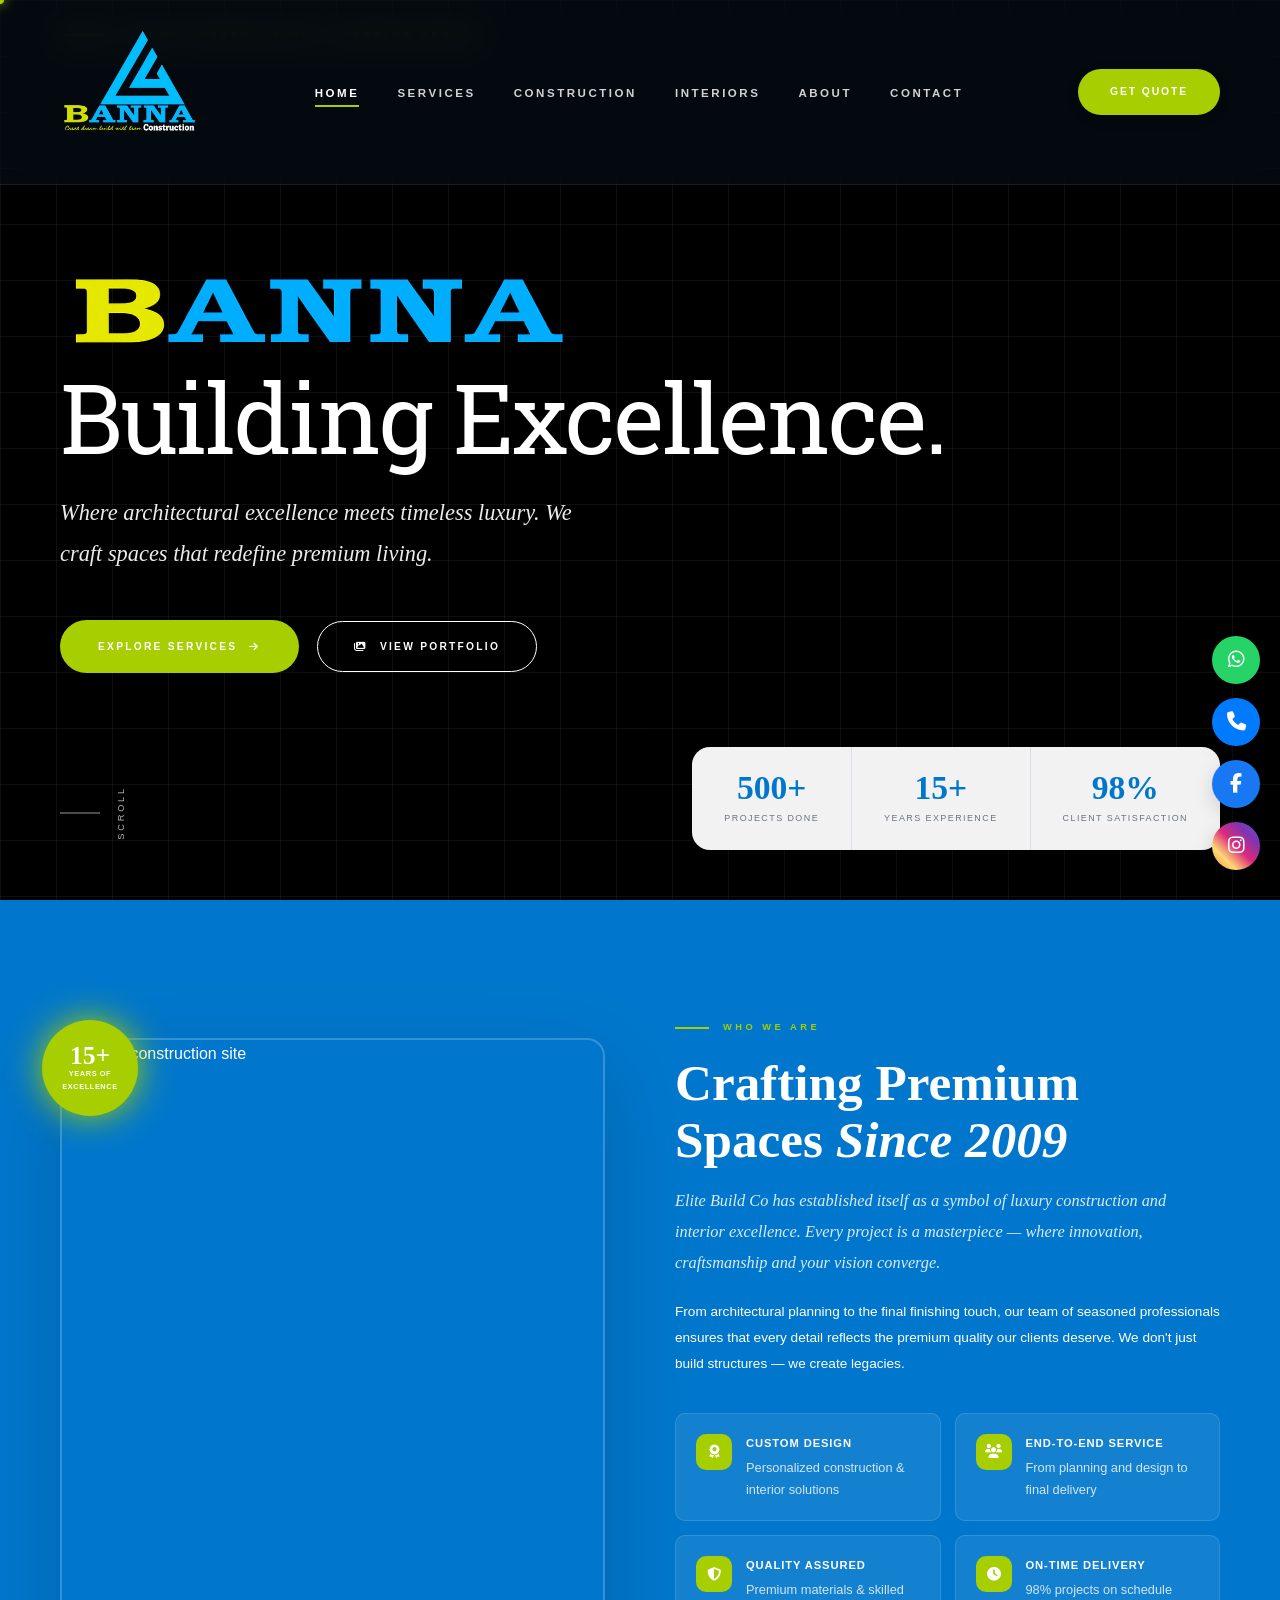
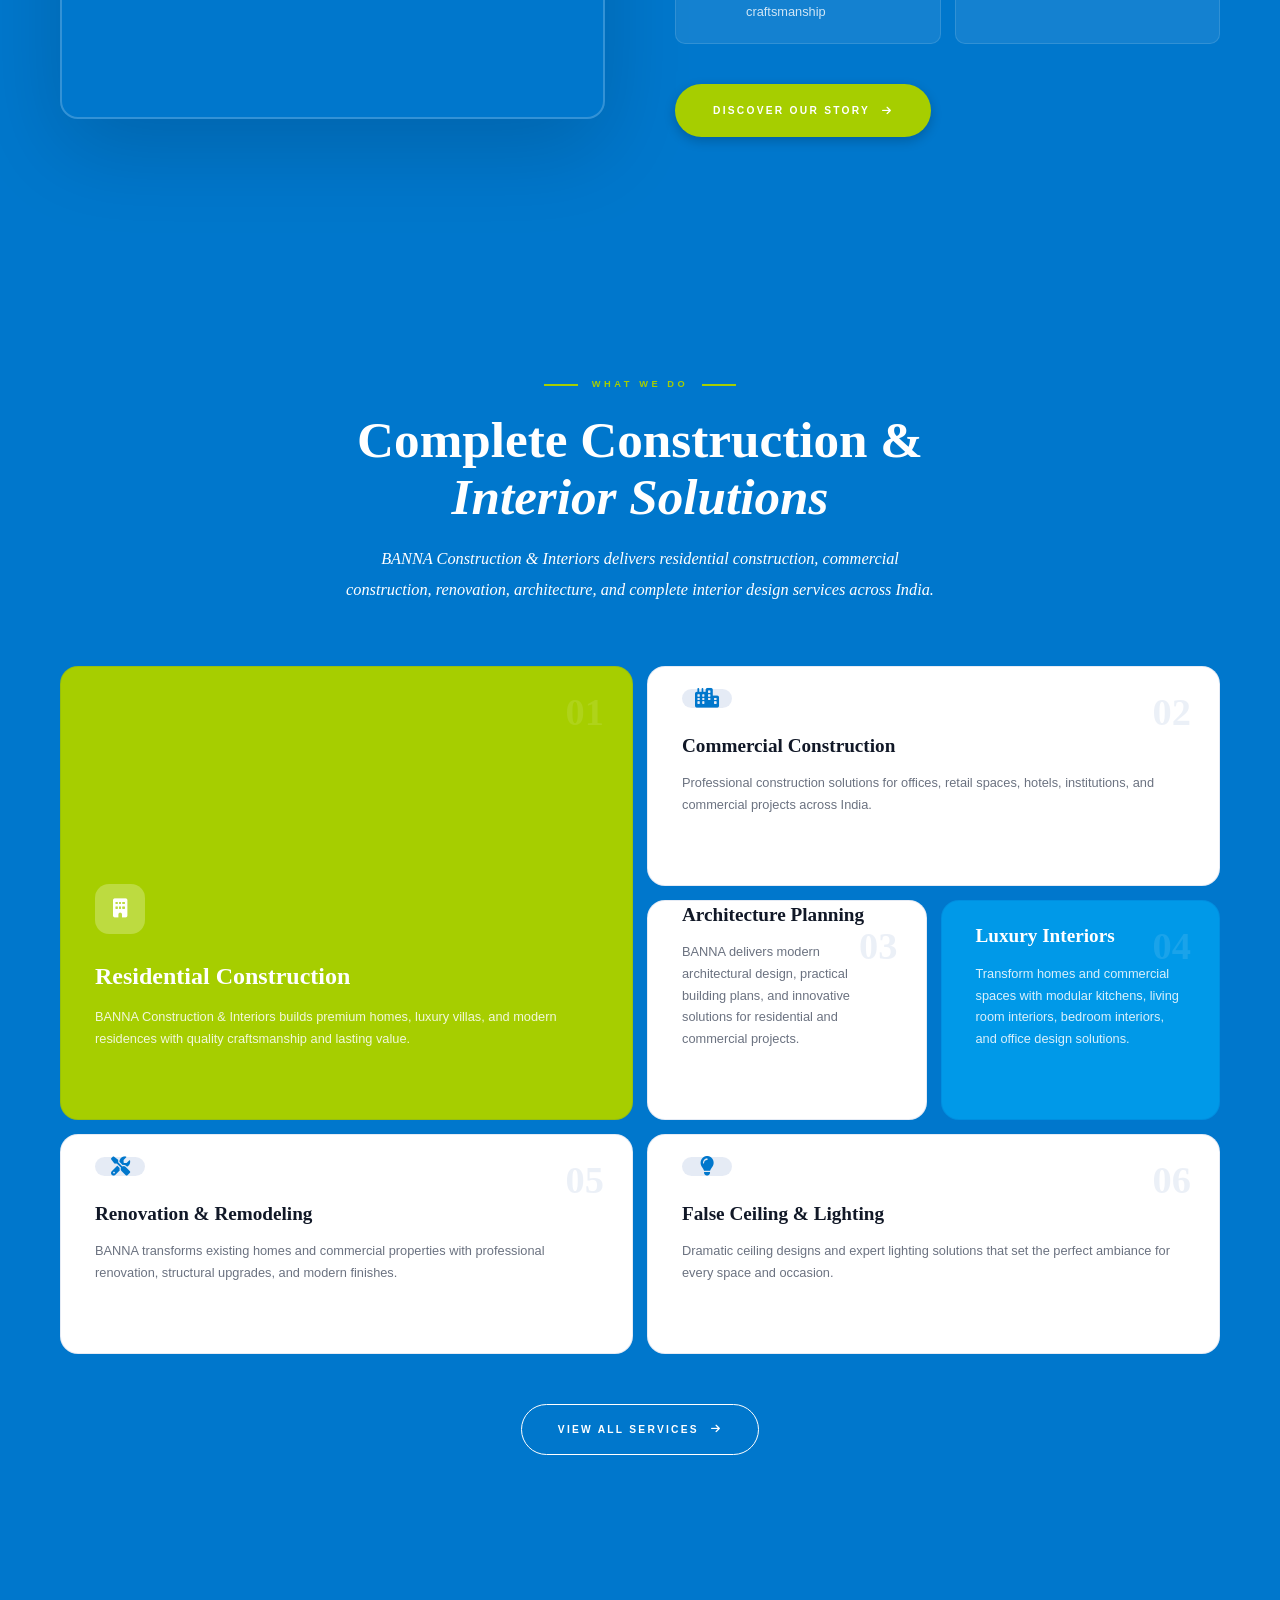
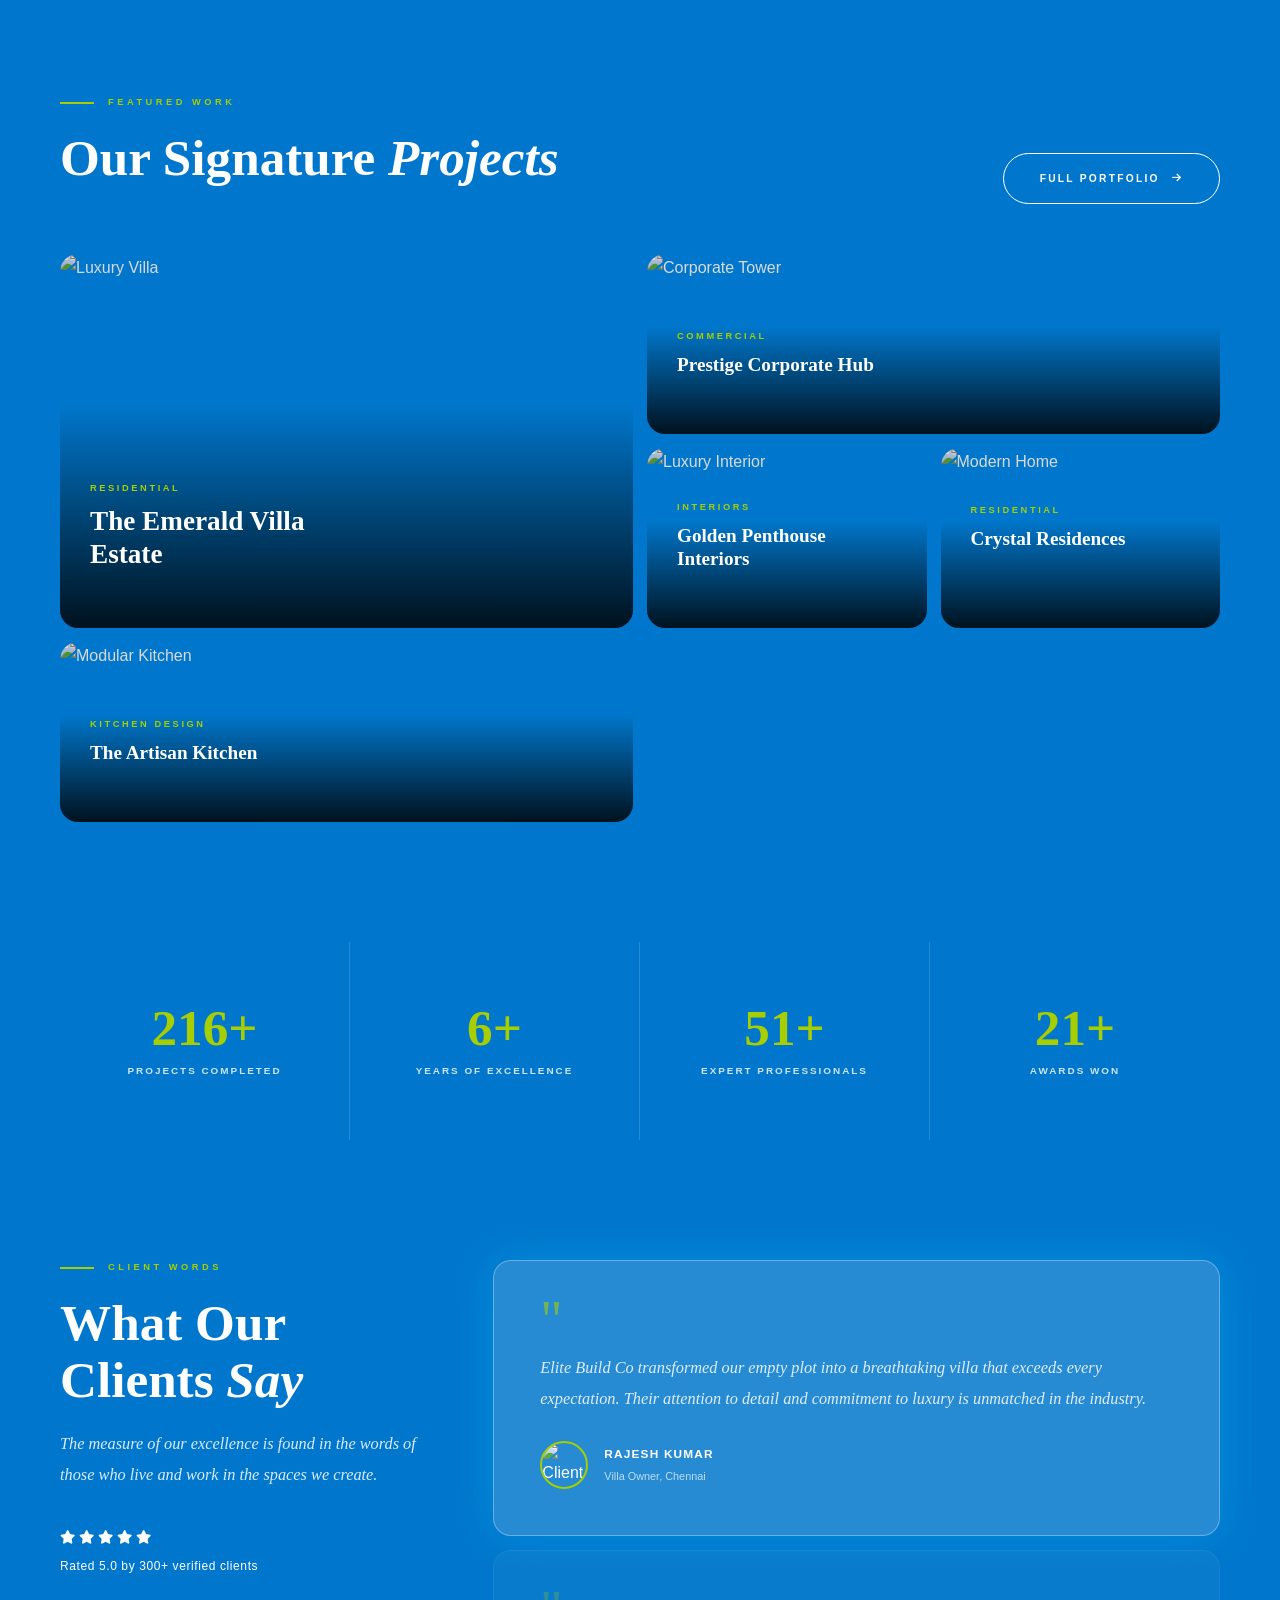
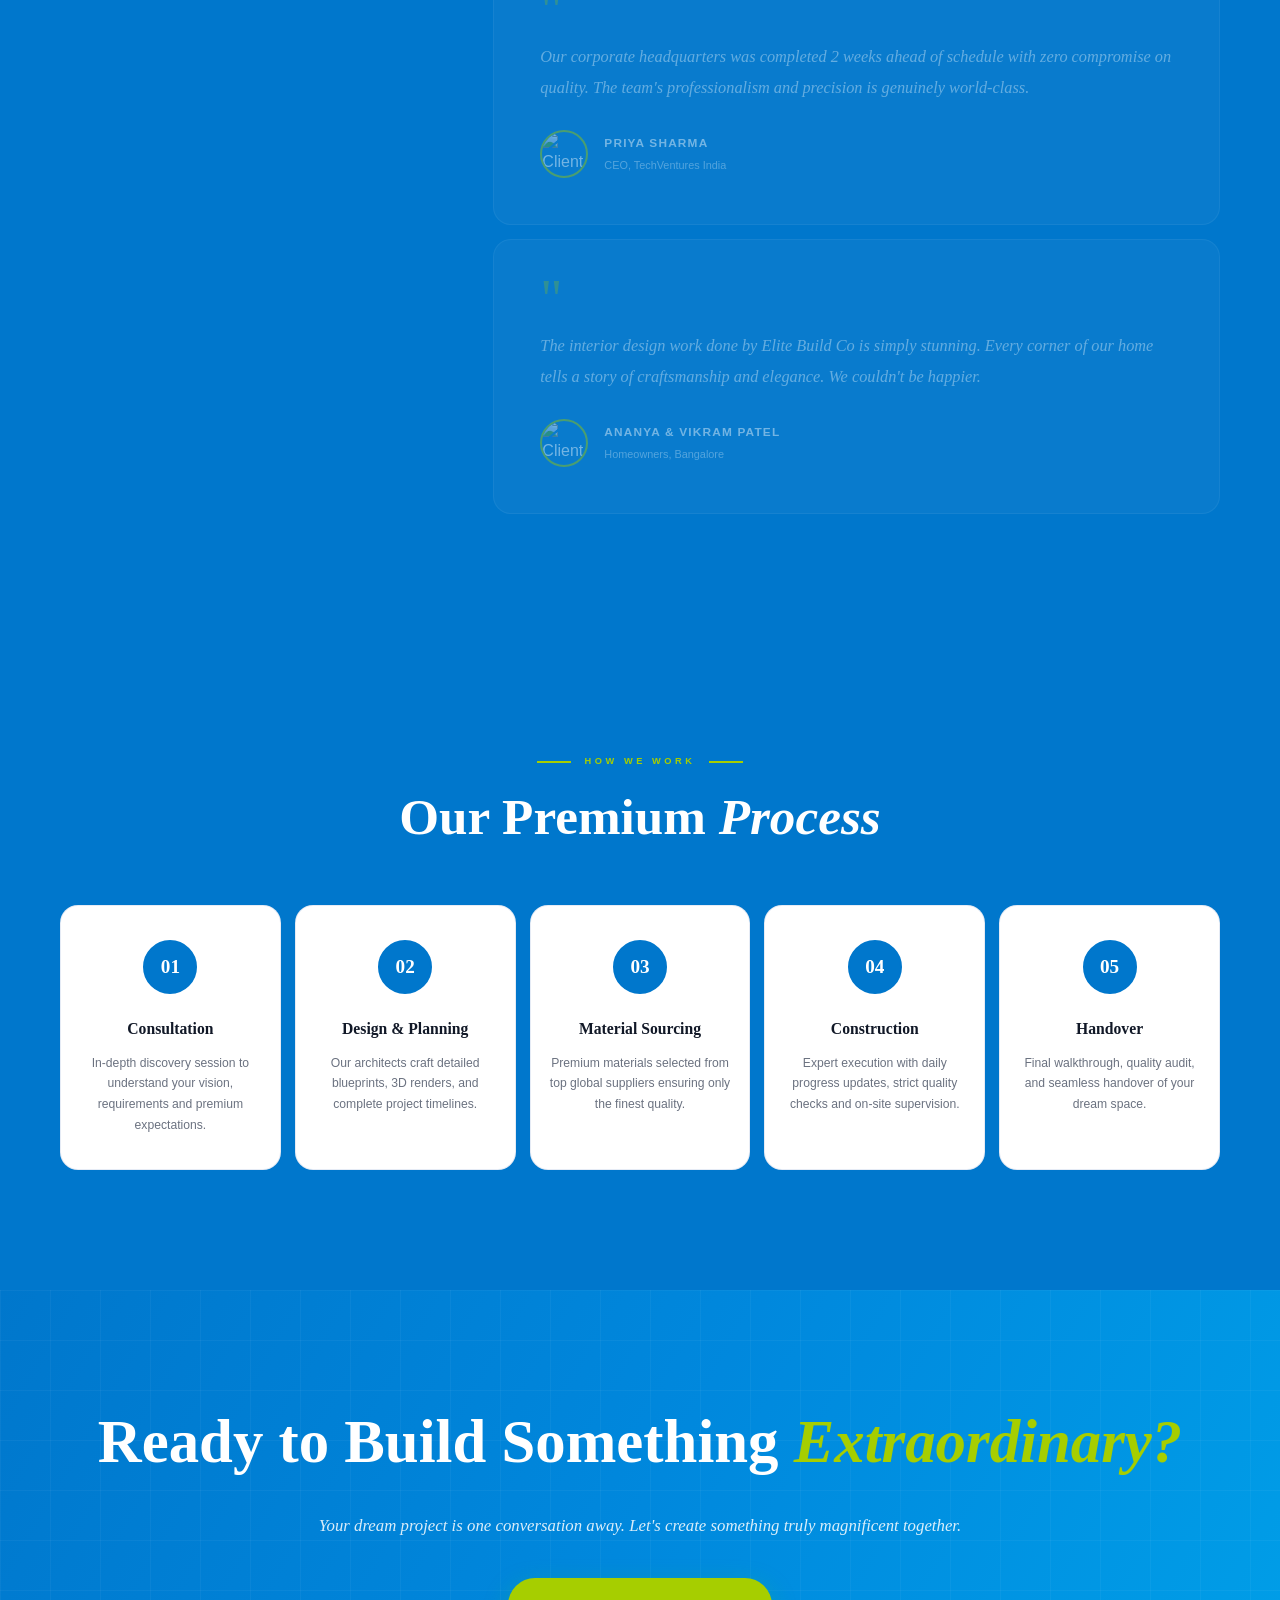
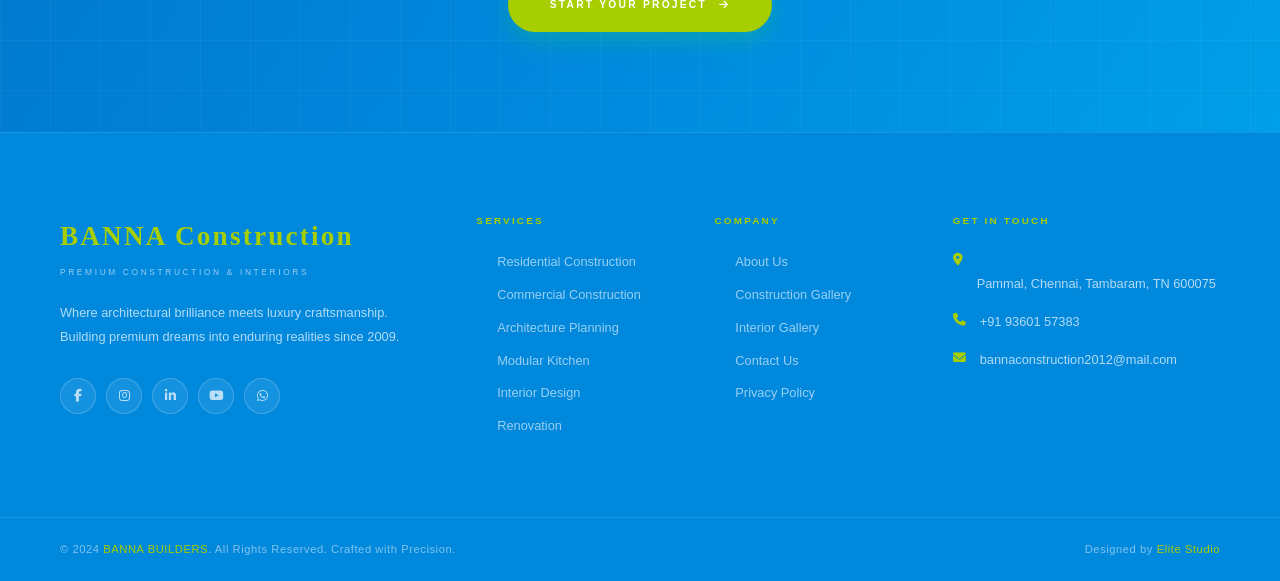
==== commit aed0e482: "Update website" ====
--- a/index.html
+++ b/index.html
@@ -3,7 +3,7 @@
 <head>
   <meta charset="UTF-8" />
   <meta name="viewport" content="width=device-width, initial-scale=1.0" />
-  <meta name="description" content="Elite Build Co — Premium Construction & Interior Design. Luxury residential, commercial construction and world-class interior solutions." />
+  <meta name="description" content="BANNA Construction — Premium Construction & Interior Design. Luxury residential, commercial construction and world-class interior solutions." />
   <title>BANNA | Premium Construction</title>
  <link rel="stylesheet" href="styles.css" />
   <link rel="stylesheet" href="https://cdnjs.cloudflare.com/ajax/libs/font-awesome/6.5.0/css/all.min.css" />
@@ -17,9 +17,13 @@
   
   <!-- Floating Social Icons -->
 <div class="social-sidebar">
-  <a href="https://wa.me/+91 93601 57383" target="_blank" class="social-icon-btn whatsapp-icon" title="WhatsApp">
+  <a href="https://wa.me/919360157383"
+   target="_blank"
+   rel="noopener noreferrer"
+   class="social-icon-btn whatsapp-icon"
+   title="WhatsApp">
     <i class="fab fa-whatsapp"></i>
-  </a>
+</a>
   <a href="tel:+91 93601 57383" class="social-icon-btn call-icon" title="Call Us">
     <i class="fa fa-phone"></i>
   </a>
@@ -182,22 +186,22 @@
             <div class="about-feature">
               <div class="about-feature-icon"><i class="fa fa-award"></i></div>
               <div class="about-feature-text">
-                <h4>Award Winning</h4>
-                <p>50+ design & construction awards</p>
+                <h4>CUSTOM DESIGN</h4>
+                <p>Personalized construction & interior solutions</p>
               </div>
             </div>
             <div class="about-feature">
               <div class="about-feature-icon"><i class="fa fa-users"></i></div>
               <div class="about-feature-text">
-                <h4>Expert Team</h4>
-                <p>120+ skilled professionals</p>
+                <h4>END-TO-END SERVICE</h4>
+                <p>From planning and design to final delivery</p>
               </div>
             </div>
             <div class="about-feature">
               <div class="about-feature-icon"><i class="fa fa-shield-halved"></i></div>
               <div class="about-feature-text">
                 <h4>Quality Assured</h4>
-                <p>ISO 9001 certified processes</p>
+                <p>Premium materials & skilled craftsmanship</p>
               </div>
             </div>
             <div class="about-feature">
@@ -230,10 +234,9 @@
           <span class="section-label-text">What We Do</span>
           <div class="section-label-line"></div>
         </div>
-        <h2 class="section-title">Premium Services <em>Tailored For You</em></h2>
+        <h2 class="section-title">Complete Construction &  <em>Interior Solutions</em></h2>
         <p class="section-subtitle" style="margin:0 auto;">
-          Comprehensive construction and interior solutions delivered with uncompromising luxury standards.
-        </p>
+          BANNA Construction & Interiors delivers residential construction, commercial construction, renovation, architecture, and complete interior design services across India.
       </div>
 
       <div class="services-grid">
@@ -241,35 +244,35 @@
           <span class="service-num">01</span>
           <div class="service-icon"><i class="fa fa-building"></i></div>
           <h3 class="service-title">Residential Construction</h3>
-          <p class="service-desc">Bespoke luxury homes crafted to perfection. From villa foundations to rooftop finishes, every brick placed with precision.</p>
+          <p class="service-desc">BANNA Construction & Interiors builds premium homes, luxury villas, and modern residences with quality craftsmanship and lasting value.</p>
           <a href="services.html" class="service-link"><span>Explore</span> <i class="fa fa-arrow-right"></i></a>
         </div>
         <div class="service-card reveal delay-2">
           <span class="service-num">02</span>
           <div class="service-icon"><i class="fa fa-city"></i></div>
           <h3 class="service-title">Commercial Construction</h3>
-          <p class="service-desc">State-of-the-art commercial spaces that inspire productivity. Corporate towers, retail complexes, and hospitality projects.</p>
+          <p class="service-desc">Professional construction solutions for offices, retail spaces, hotels, institutions, and commercial projects across India.</p>
           <a href="services.html" class="service-link"><span>Explore</span> <i class="fa fa-arrow-right"></i></a>
         </div>
         <div class="service-card reveal delay-3">
           <span class="service-num">03</span>
           <div class="service-icon"><i class="fa fa-drafting-compass"></i></div>
           <h3 class="service-title">Architecture Planning</h3>
-          <p class="service-desc">Visionary architectural designs that blend aesthetic brilliance with structural integrity. Concept to blueprint excellence.</p>
+          <p class="service-desc">BANNA delivers modern architectural design, practical building plans, and innovative solutions for residential and commercial projects.</p>
           <a href="services.html" class="service-link"><span>Explore</span> <i class="fa fa-arrow-right"></i></a>
         </div>
         <div class="service-card reveal delay-2">
           <span class="service-num">04</span>
           <div class="service-icon"><i class="fa fa-couch"></i></div>
           <h3 class="service-title">Luxury Interiors</h3>
-          <p class="service-desc">Transform every room into an artistic statement. Modular kitchens, living spaces, and offices that redefine sophistication.</p>
+          <p class="service-desc">Transform homes and commercial spaces with modular kitchens, living room interiors, bedroom interiors, and office design solutions.</p>
           <a href="services.html" class="service-link"><span>Explore</span> <i class="fa fa-arrow-right"></i></a>
         </div>
         <div class="service-card reveal delay-3">
           <span class="service-num">05</span>
           <div class="service-icon"><i class="fa fa-tools"></i></div>
           <h3 class="service-title">Renovation & Remodeling</h3>
-          <p class="service-desc">Breathe new life into existing spaces. Complete makeovers with premium materials and luxury detailing throughout.</p>
+          <p class="service-desc">BANNA transforms existing homes and commercial properties with professional renovation, structural upgrades, and modern finishes.</p>
           <a href="services.html" class="service-link"><span>Explore</span> <i class="fa fa-arrow-right"></i></a>
         </div>
         <div class="service-card reveal delay-4">
@@ -524,7 +527,7 @@
     <div class="container">
       <div class="footer-top">
         <div>
-          <div class="footer-brand-logo">Elite Build Co</div>
+          <div class="footer-brand-logo">BANNA Construction</div>
           <div class="footer-brand-sub">Premium Construction & Interiors</div>
           <p class="footer-desc">Where architectural brilliance meets luxury craftsmanship. Building premium dreams into enduring realities since 2009.</p>
           <div class="footer-social">
@@ -561,26 +564,26 @@
           <div class="footer-contact-item">
             <i class="fa fa-location-dot footer-contact-icon"></i>
             <div class="footer-contact-text">
-              No. 12, Prestige Tower, Anna Salai,<br />Chennai, Tamil Nadu — 600002
+              <br />Pammal, Chennai, Tambaram, TN 600075
             </div>
           </div>
           <div class="footer-contact-item">
             <i class="fa fa-phone footer-contact-icon"></i>
             <div class="footer-contact-text">
-              <a href="tel:+919876543210">+91 98765 43210</a>
+              <a href="tel:+919876543210">+91 93601 57383</a>
             </div>
           </div>
           <div class="footer-contact-item">
             <i class="fa fa-envelope footer-contact-icon"></i>
             <div class="footer-contact-text">
-              <a href="mailto:hello@elitebuildco.in">hello@elitebuildco.in</a>
+              <a href="mailto:bannaconstruction2012@mail.com">bannaconstruction2012@mail.com</a>
             </div>
           </div>
         </div>
       </div>
     </div>
     <div class="footer-bottom" style="max-width:1400px;margin:0 auto;padding-left:60px;padding-right:60px;">
-      <p class="footer-copy">© 2024 <span>Elite Build Co</span>. All Rights Reserved. Crafted with Precision.</p>
+      <p class="footer-copy">© 2024 <span>BANNA BUILDERS</span>. All Rights Reserved. Crafted with Precision.</p>
       <p class="footer-copy">Designed by <span>Elite Studio</span></p>
     </div>
   </footer>
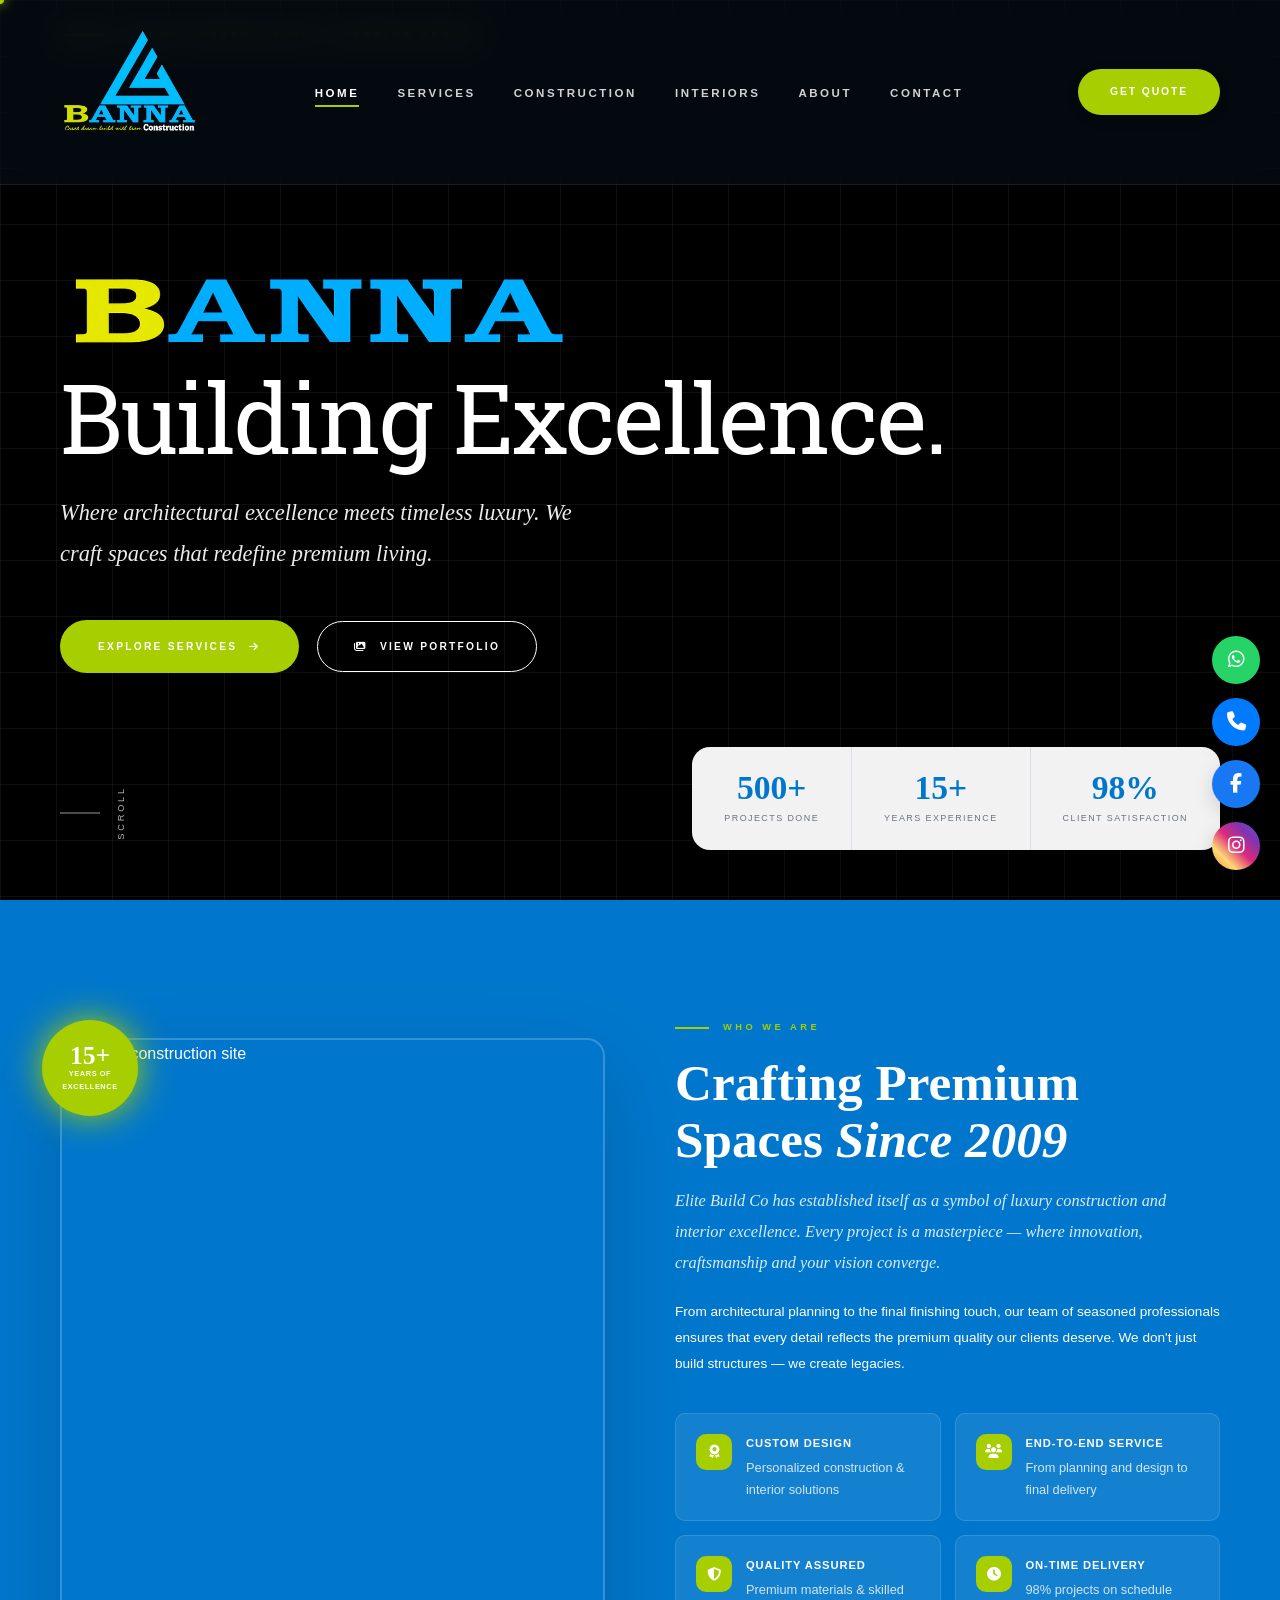
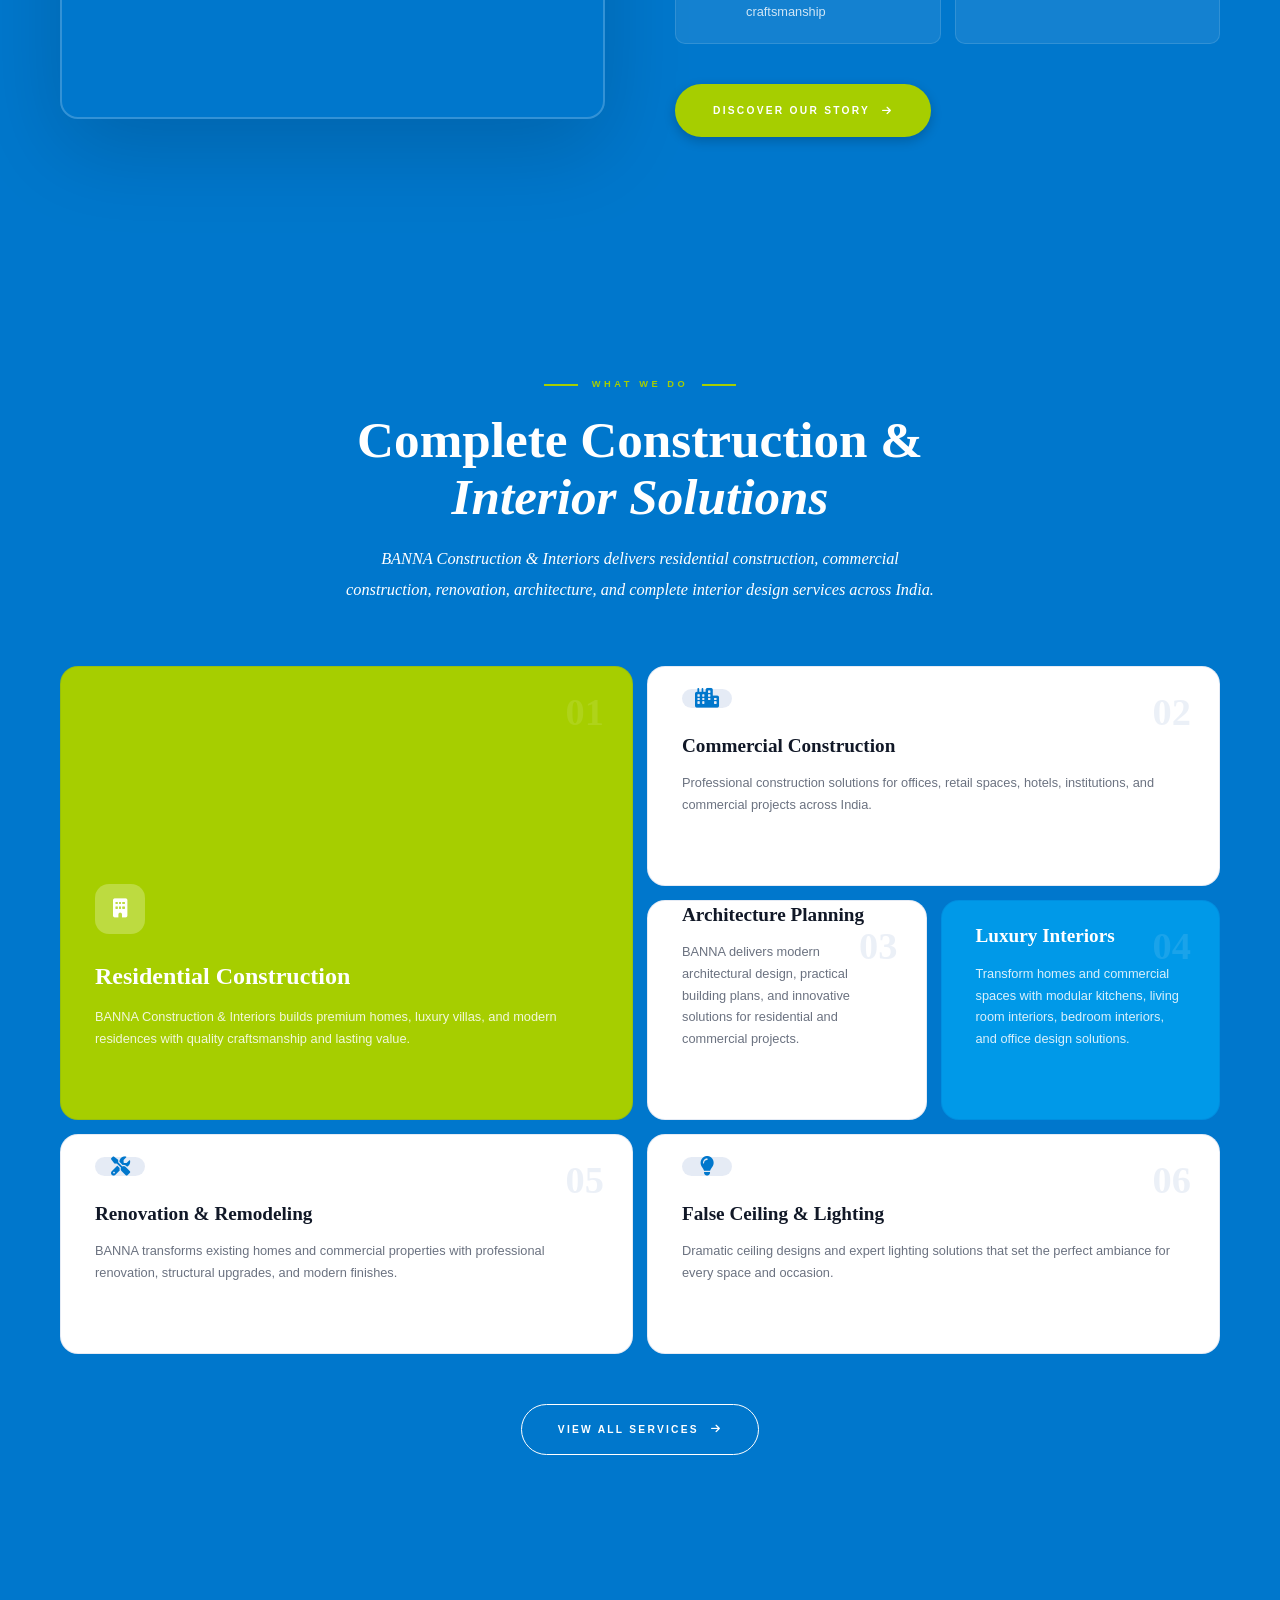
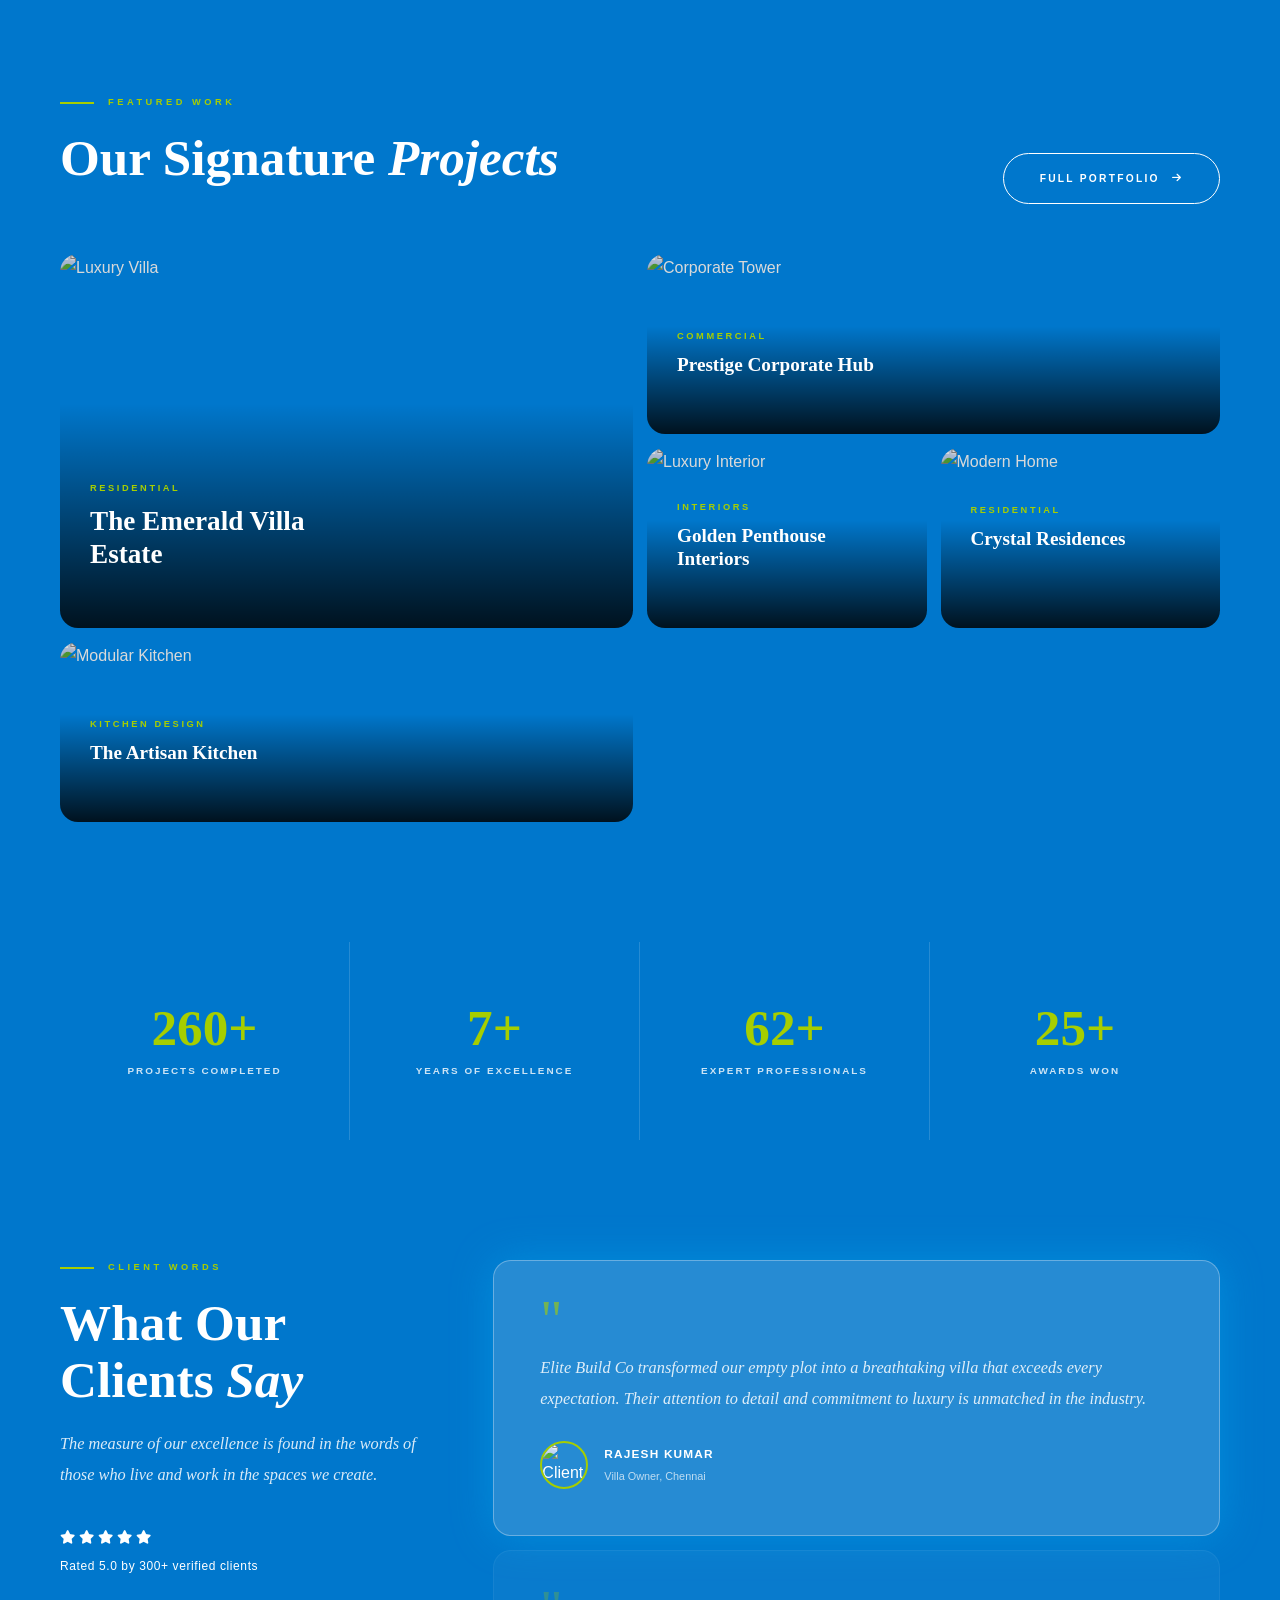
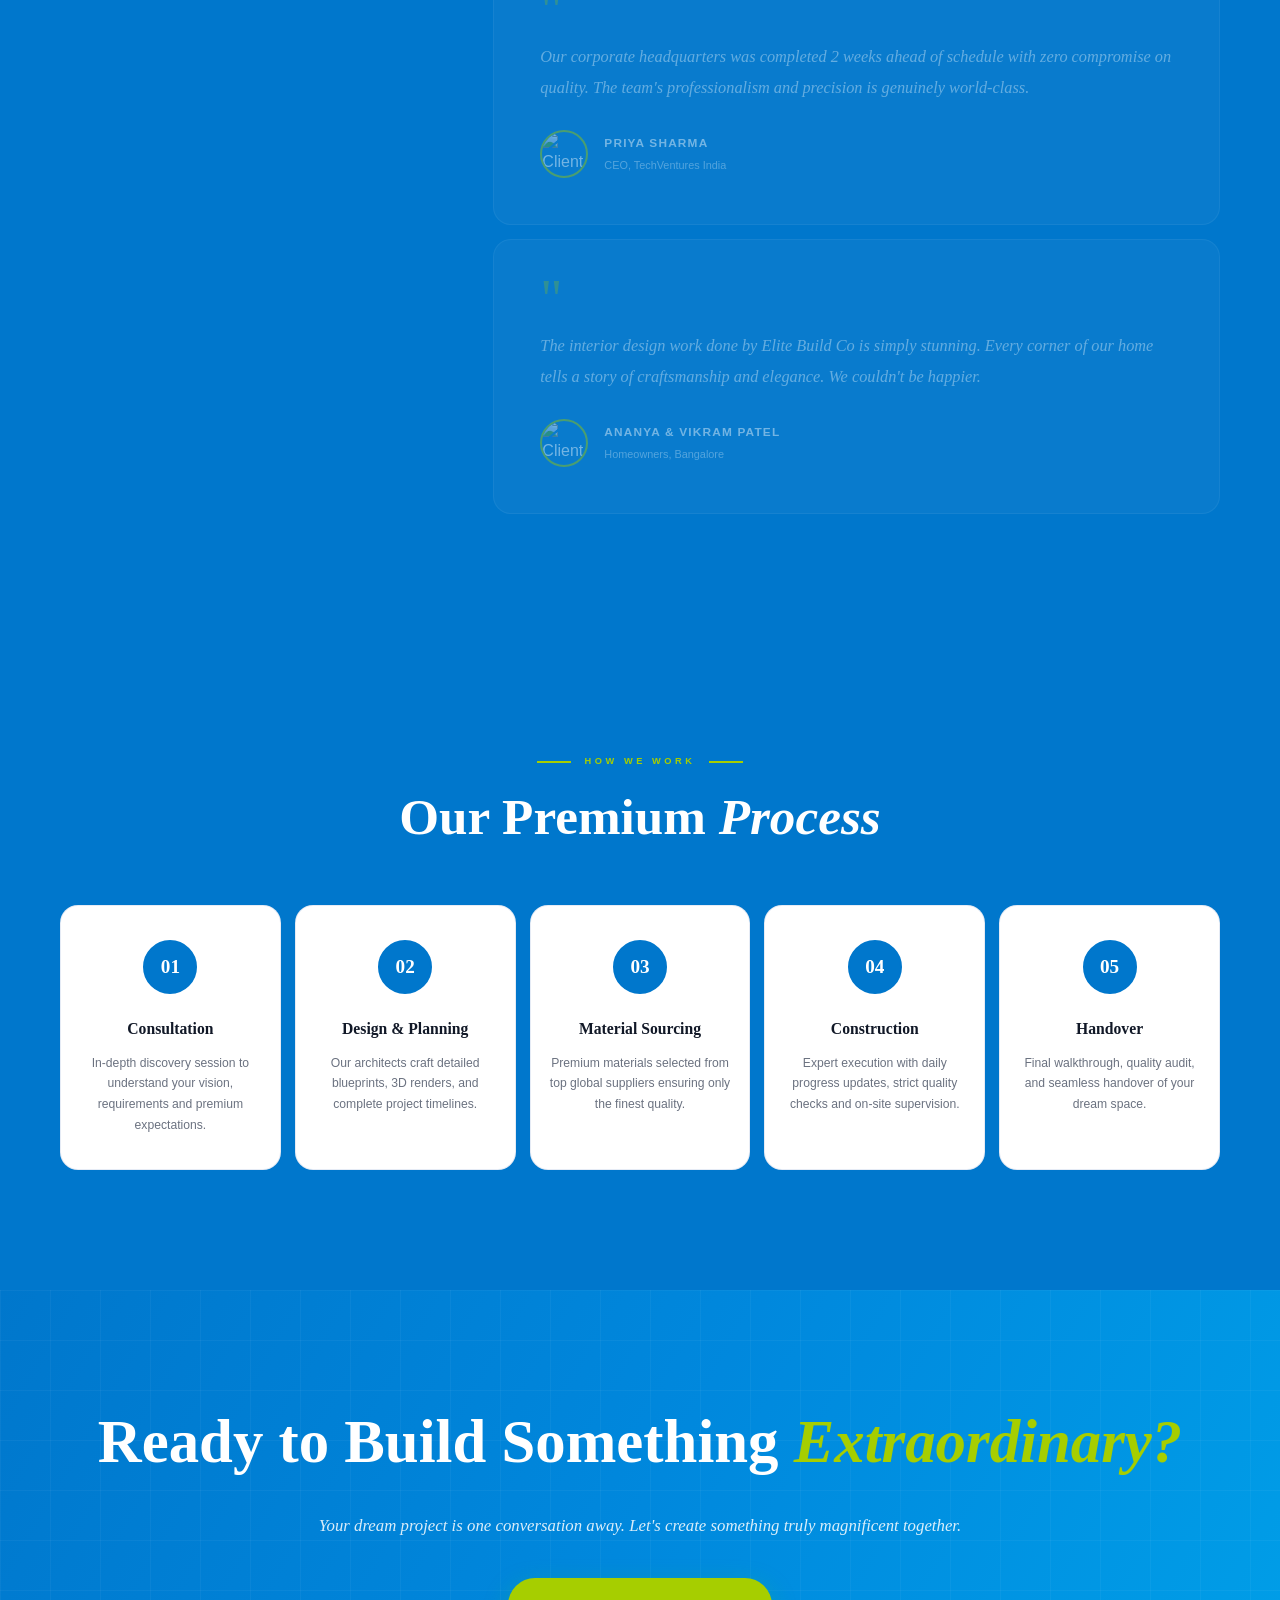
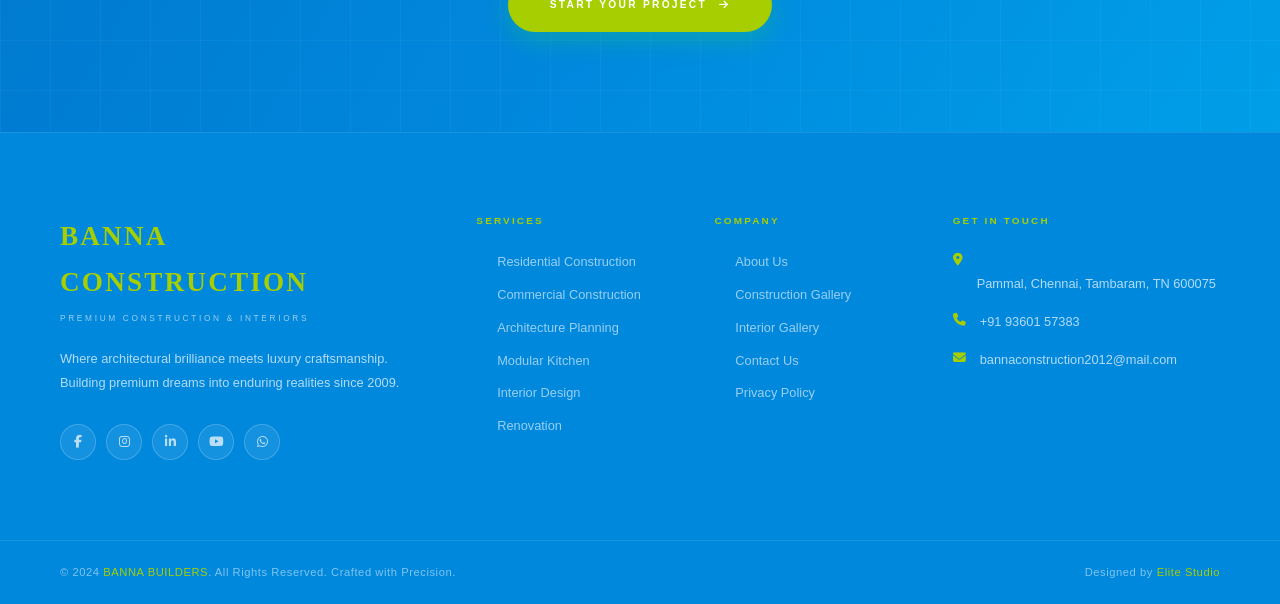
==== commit a20fb1b0: "Update website" ====
--- a/index.html
+++ b/index.html
@@ -527,7 +527,7 @@
     <div class="container">
       <div class="footer-top">
         <div>
-          <div class="footer-brand-logo">BANNA Construction</div>
+          <div class="footer-brand-logo">BANNA CONSTRUCTION</div>
           <div class="footer-brand-sub">Premium Construction & Interiors</div>
           <p class="footer-desc">Where architectural brilliance meets luxury craftsmanship. Building premium dreams into enduring realities since 2009.</p>
           <div class="footer-social">
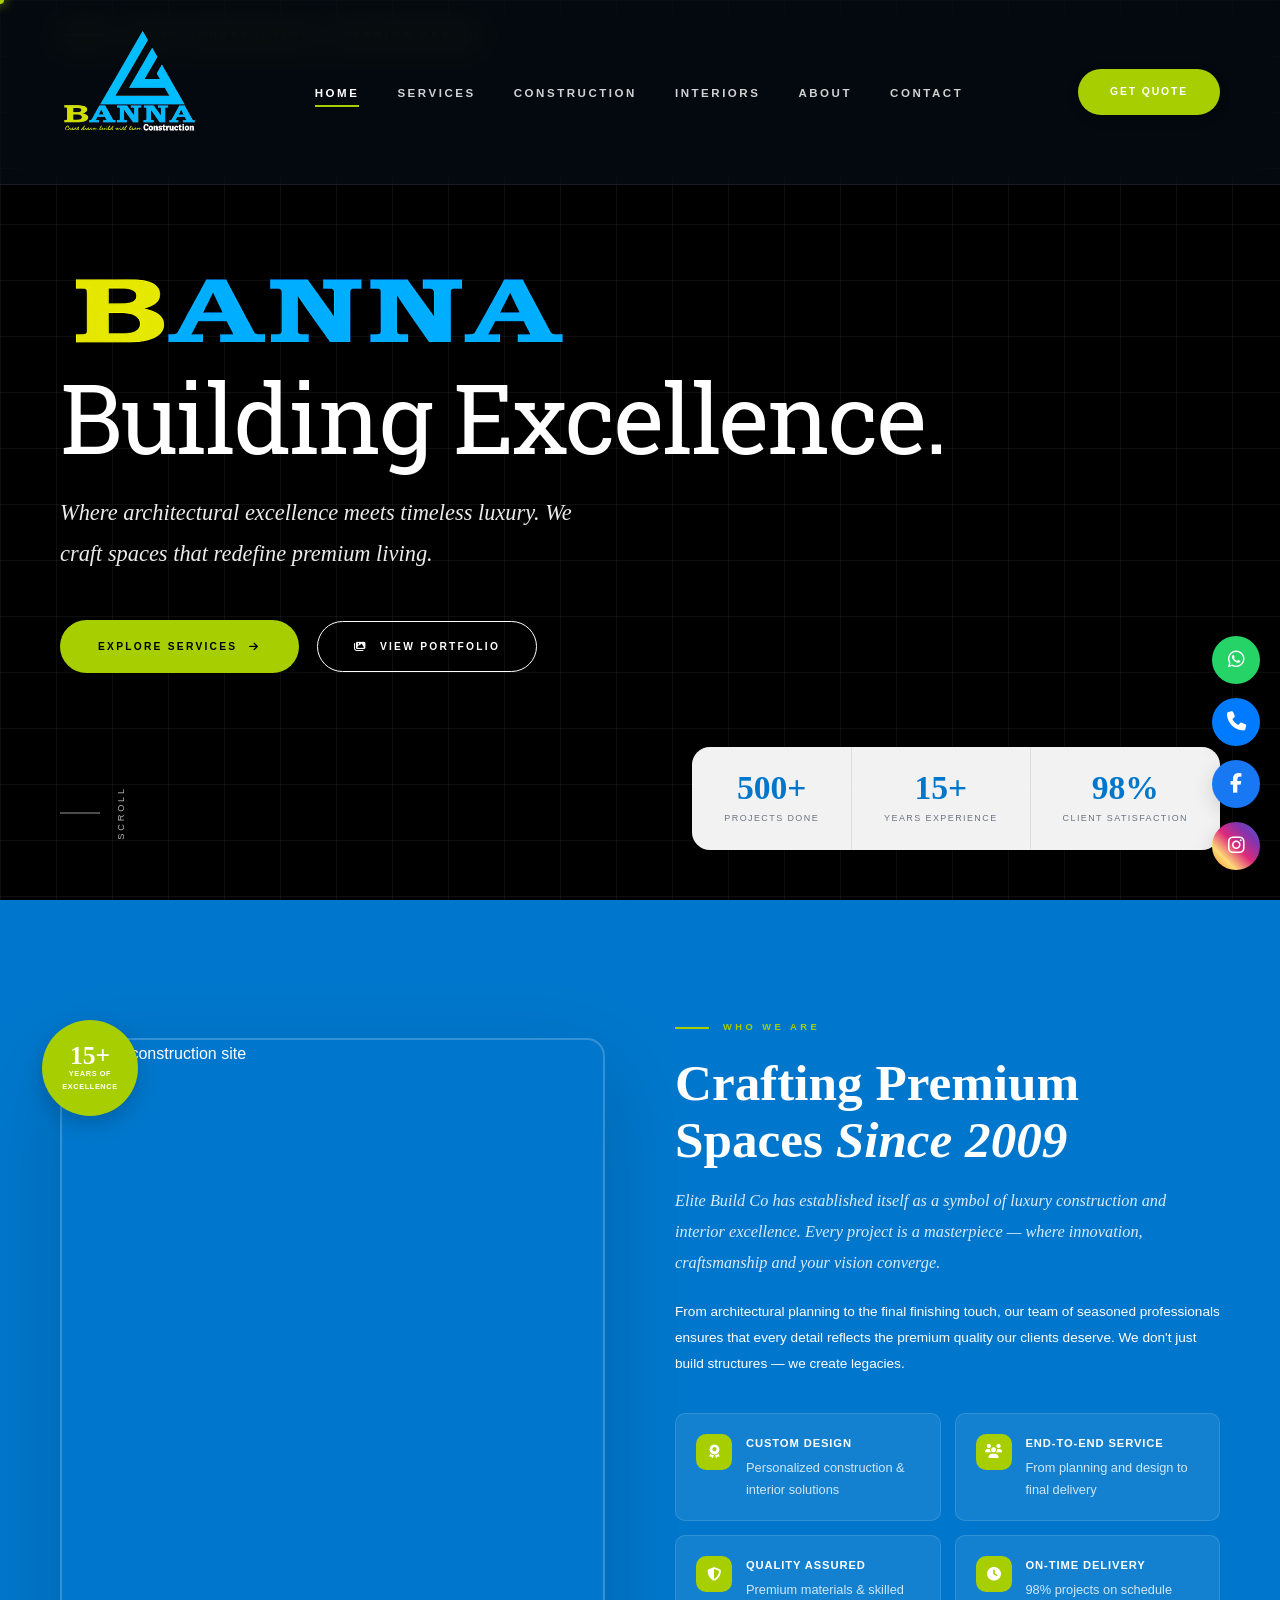
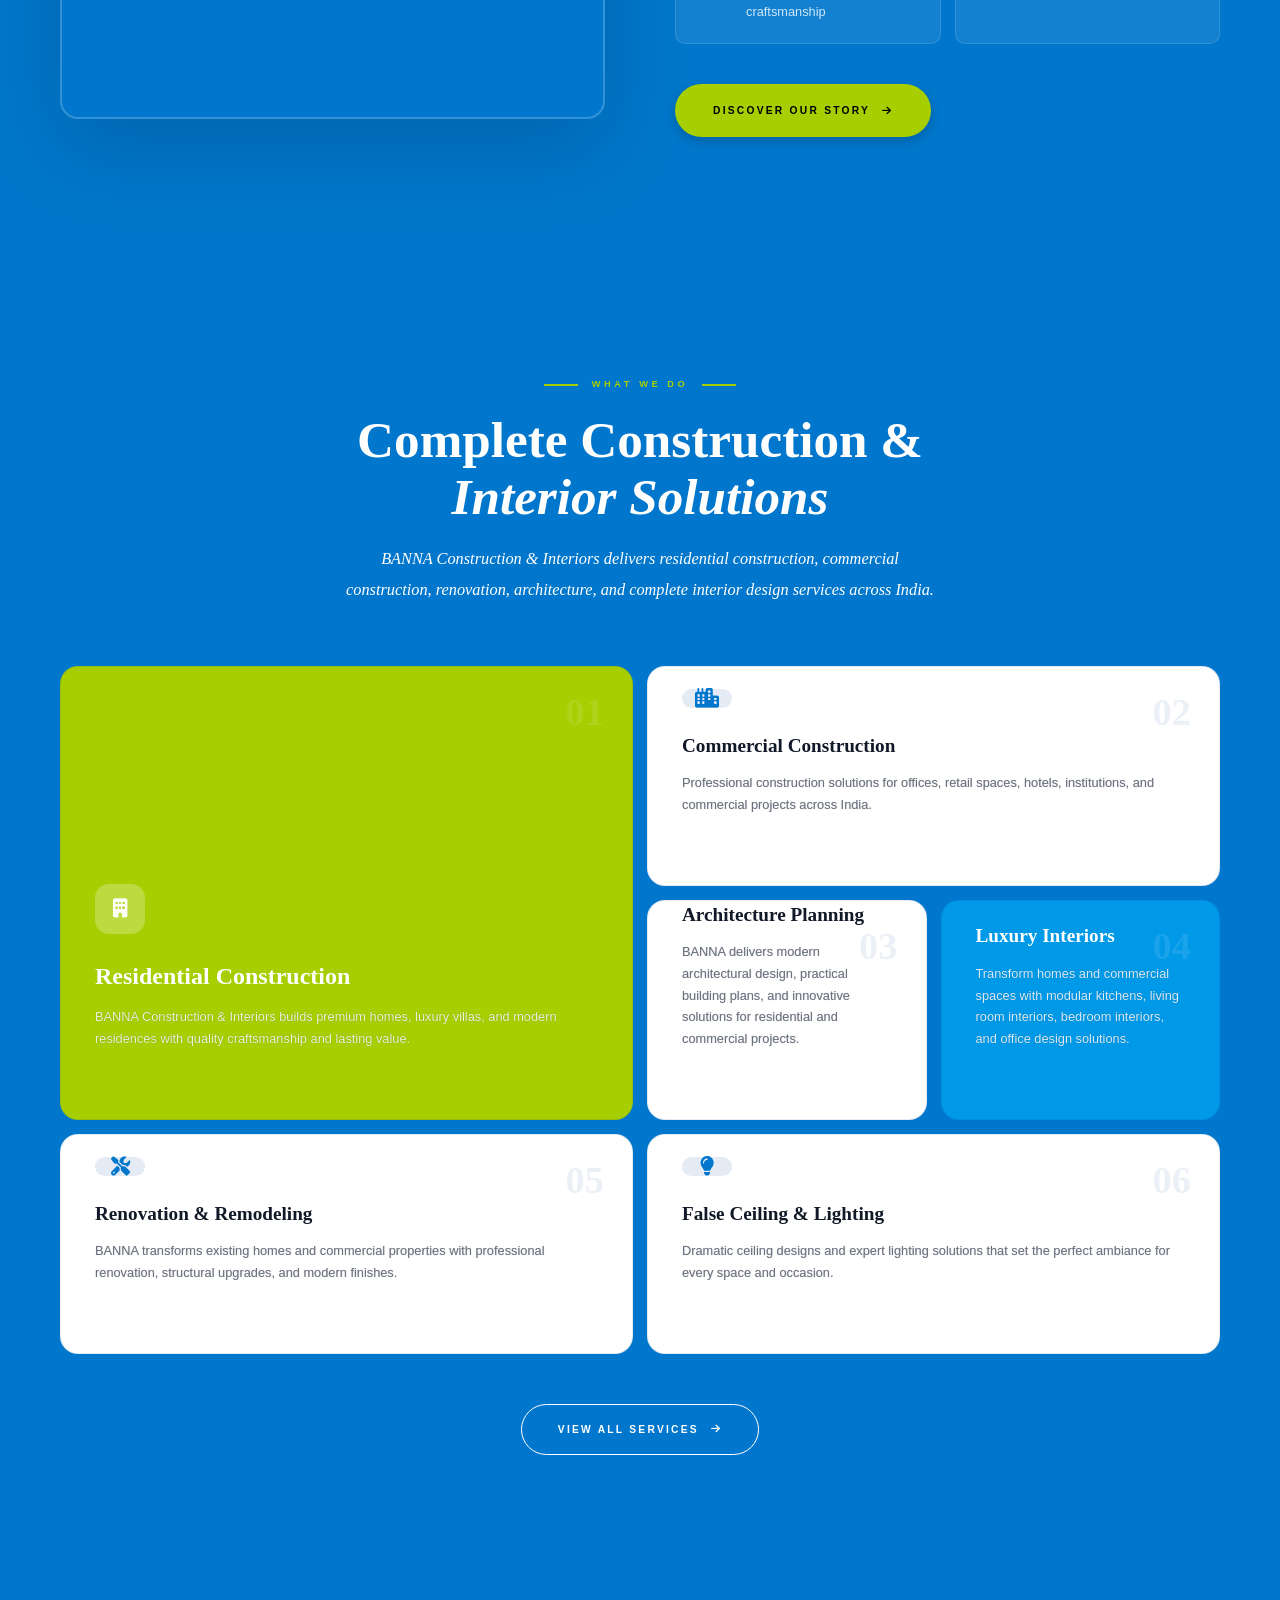
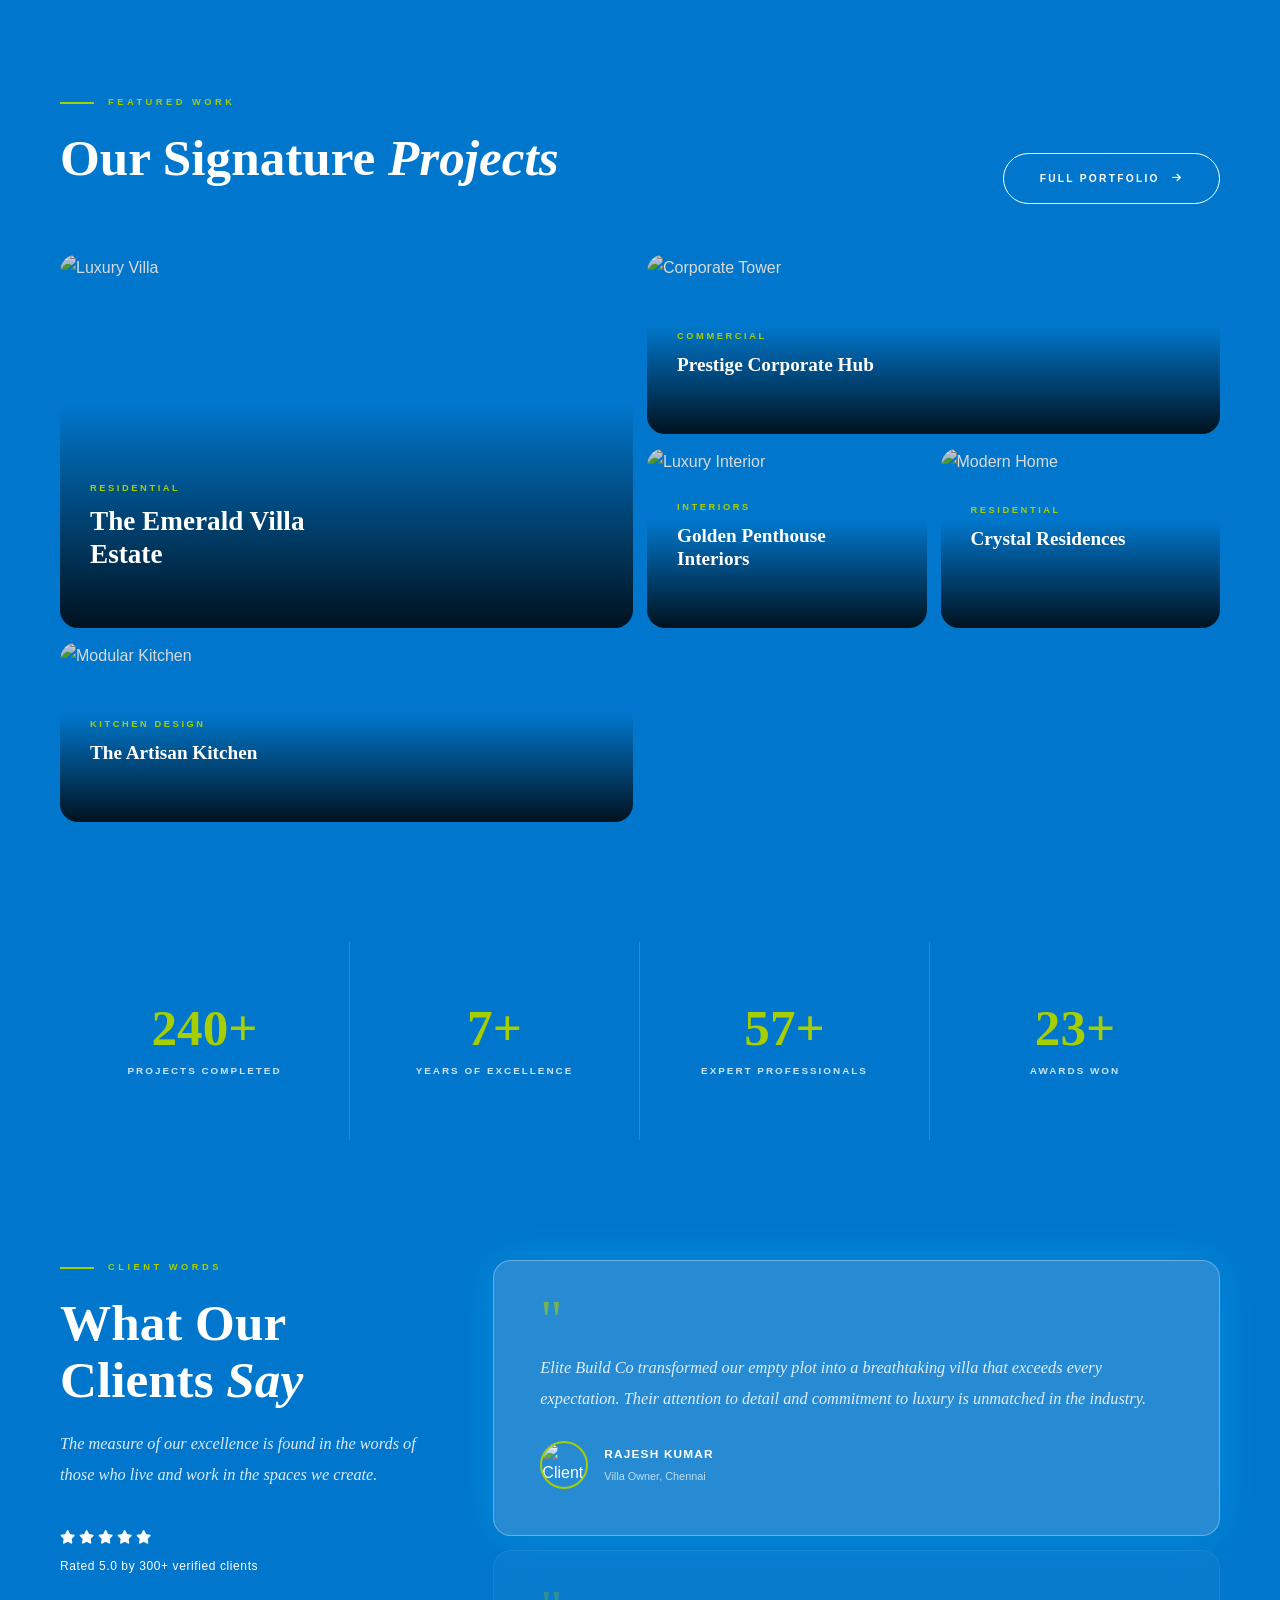
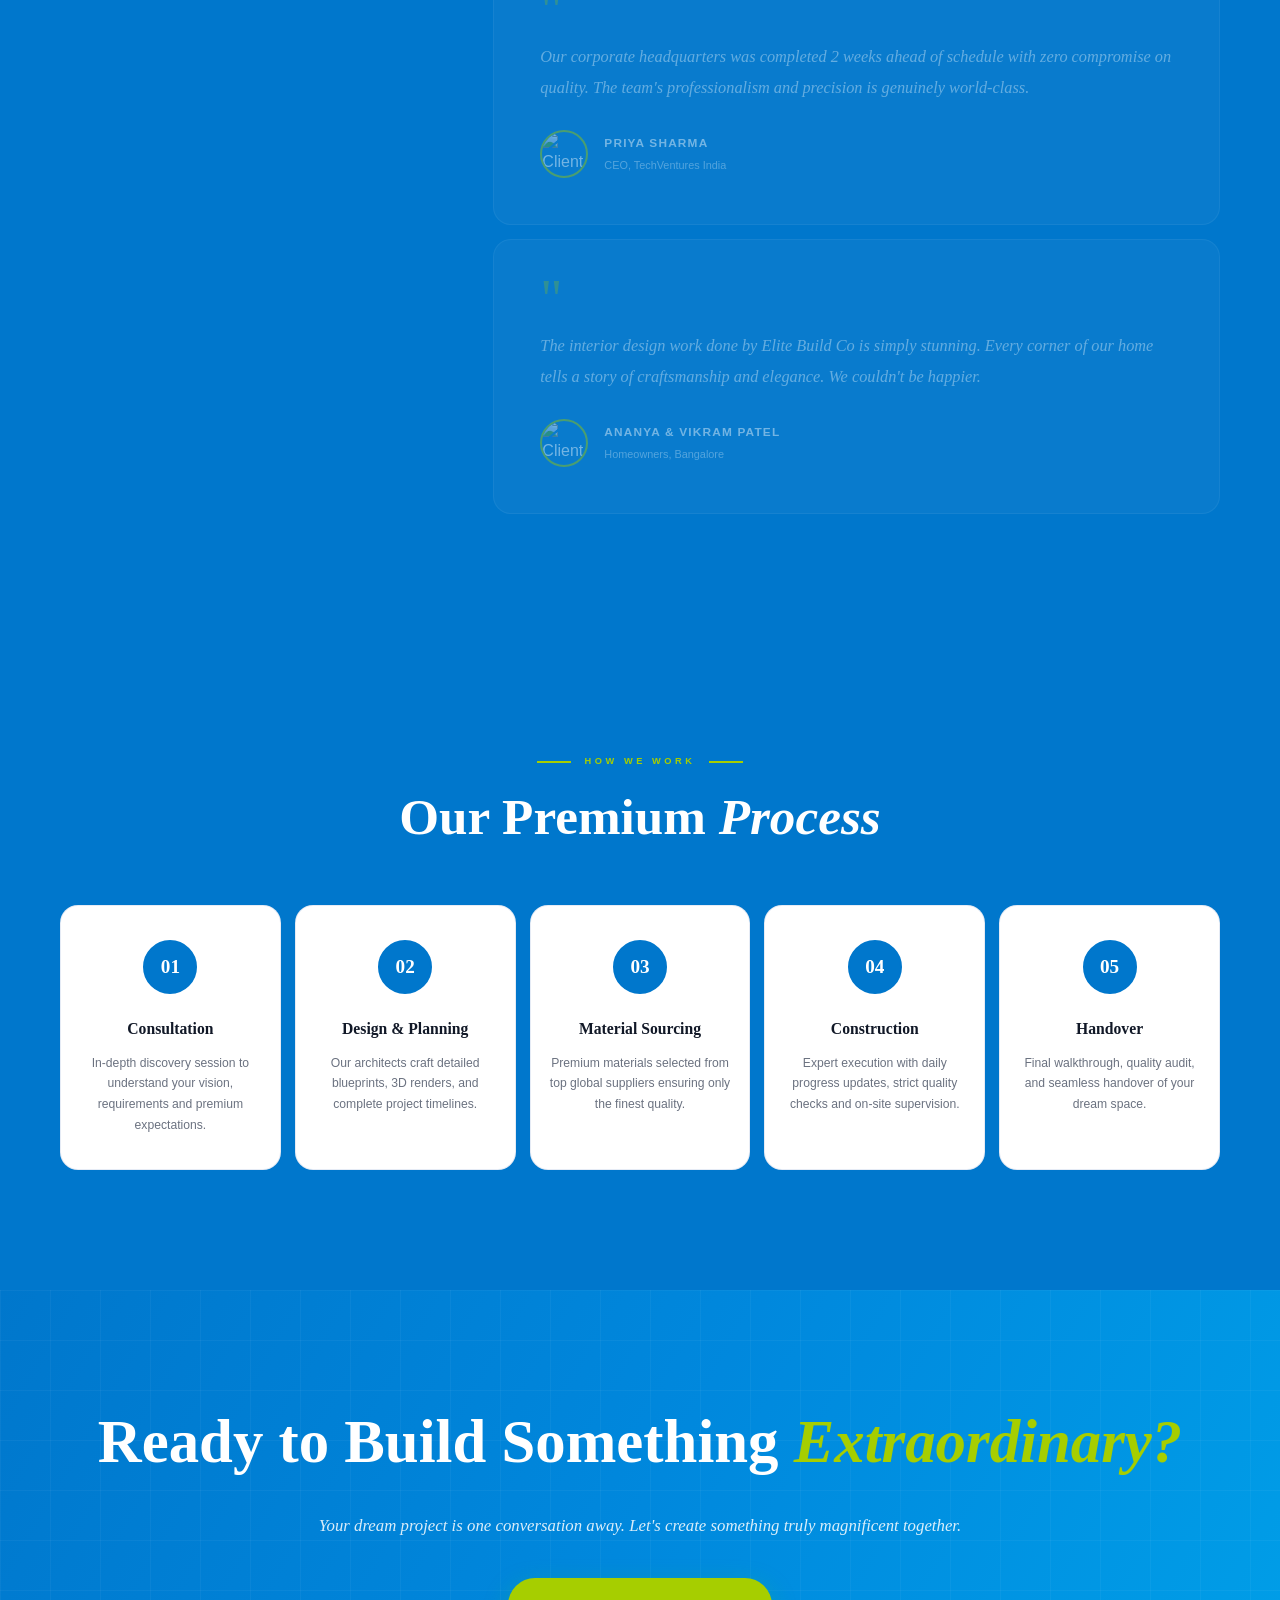
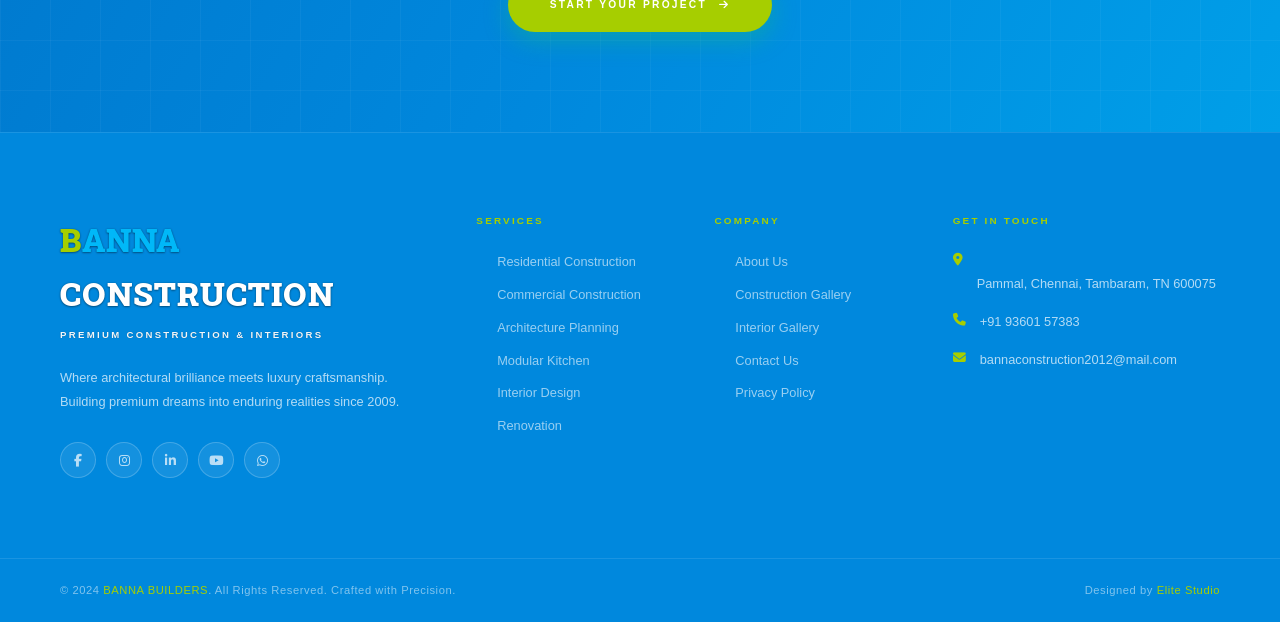
==== commit 930ba62d: "Update website" ====
--- a/index.html
+++ b/index.html
@@ -527,7 +527,10 @@
     <div class="container">
       <div class="footer-top">
         <div>
-          <div class="footer-brand-logo">BANNA CONSTRUCTION</div>
+         <div class="footer-brand-logo">
+    <span class="logo-b">B</span><span class="logo-anna">ANNA</span>
+    <span class="logo-construction">CONSTRUCTION</span>
+</div>
           <div class="footer-brand-sub">Premium Construction & Interiors</div>
           <p class="footer-desc">Where architectural brilliance meets luxury craftsmanship. Building premium dreams into enduring realities since 2009.</p>
           <div class="footer-social">
--- a/styles.css
+++ b/styles.css
@@ -143,8 +143,7 @@
     height:auto;
     object-fit:contain;
     animation:loaderLogo 2s ease-in-out infinite;
-    filter:drop-shadow(0 0 10px rgba(255,255,255,.35))
-            drop-shadow(0 0 25px rgba(255,255,255,.15));
+
 }
 
 @keyframes loaderLogo{
@@ -451,10 +450,10 @@
     gap: 12px;
 
     background: var(--green);
-    color: #fff;
+    color: #000;
 
     font-size: .64rem;
-    font-weight: 700;
+    font-weight: 900;
     letter-spacing: .22em;
     text-transform: uppercase;
 
@@ -608,7 +607,7 @@
 .about-img-main { width:100%; aspect-ratio:4/5; object-fit:cover; border-radius: var(--radius); filter:brightness(1) saturate(1); box-shadow: var(--shadow-deep); transition:.6s ease; border:2px solid rgba(255,255,255,0.2); }
 .about-img-main:hover { filter:brightness(1.05); }
 .about-img-accent { position:absolute; width:48%; aspect-ratio:1; object-fit:cover; bottom:-36px; right:-36px; border-radius: var(--radius-sm); border:4px solid var(--blue-navy); box-shadow: var(--shadow-soft); }
-.about-img-badge { position:absolute; top:-18px; left:-18px; width:96px; height:96px; background:var(--green); border-radius:50%; display:flex; align-items:center; justify-content:center; flex-direction:column; text-align:center; box-shadow:0 0 35px var(--green-glow); }
+.about-img-badge { position:absolute; top:-18px; left:-18px; width:96px; height:96px; background:var(--green); border-radius:50%; display:flex; align-items:center; justify-content:center; flex-direction:column; text-align:center; box-shadow: 0 8px 20px rgba(0, 0, 0, 0.18); }
 .badge-num { font-family:var(--font-display); font-size:1.6rem; font-weight:700; color:#fff; line-height:1; }
 .badge-text { font-size:.46rem; font-weight:700; letter-spacing:.08em; text-transform:uppercase; color:#fff; }
 
@@ -653,7 +652,13 @@
 .service-title { font-family:var(--font-display); font-size:1.2rem; font-weight:600; color:var(--text-dark); margin-bottom:10px; }
 .service-card:nth-child(1) .service-title, .service-card:nth-child(4) .service-title { color:#fff; }
 .service-card:nth-child(1) .service-title { font-size:1.5rem; }
-.service-desc { font-size:.8rem; color:var(--text-light); line-height:1.7; }
+.service-desc {
+    font-size: .8rem;
+    color: var(--text-light);
+    line-height: 1.7;
+    font-weight: 500;
+    text-shadow: 0 0 1px rgba(0,0,0,0.25);
+}
 .service-card:nth-child(1) .service-desc, .service-card:nth-child(4) .service-desc { color:rgba(255,255,255,0.85); }
 .service-link { display:inline-flex; align-items:center; gap:8px; margin-top:18px; font-size:.62rem; font-weight:600; letter-spacing:.18em; text-transform:uppercase; color:var(--green); opacity:0; transform:translateX(-8px); transition:var(--transition); }
 .service-card:hover .service-link { opacity:1; transform:translateX(0); }
@@ -745,8 +750,27 @@
    ============================================================ */
 .footer { background: var(--blue-navy); border-top:1px solid rgba(255,255,255,0.1); }
 .footer-top { padding:80px 0; display:grid; grid-template-columns:2fr 1fr 1fr 1.5fr; gap:60px; }
-.footer-brand-logo { font-family:var(--font-display); font-size:1.7rem; font-weight:700; color:var(--green); letter-spacing:.08em; margin-bottom:6px; }
-.footer-brand-sub { font-size:.52rem; letter-spacing:.32em; text-transform:uppercase; color:rgba(255,255,255,0.6); margin-bottom:22px; }
+.footer-brand-logo {
+    font-family: 'Roboto Slab', serif;
+    font-size: 2rem;              /* Bigger */
+    font-weight: 900;             /* Extra bold */
+    color: #C4F000;               /* Brighter green */
+    letter-spacing: 0.02em;       /* Less spacing = stronger look */
+    margin-bottom: 6px;
+    text-shadow:
+        0 1px 2px rgba(0,0,0,.35),
+        0 0 2px rgba(0,0,0,.25);
+}
+.footer-brand-sub {
+    font-size: .60rem;           /* Slightly bigger */
+    font-weight: 700;            /* Bolder */
+    letter-spacing: .24em;       /* Less spacing */
+    text-transform: uppercase;
+    color: rgba(255,255,255,.95);/* Brighter white */
+    margin-bottom: 22px;
+
+    text-shadow: 0 0 1px rgba(0,0,0,.35);
+}
 .footer-desc { font-size:.8rem; color:rgba(255,255,255,0.7); line-height:1.9; margin-bottom:28px; }
 .footer-social { display:flex; gap:10px; }
 .social-btn { width:36px; height:36px; border-radius:50%; border:1px solid rgba(255,255,255,0.2); display:flex; align-items:center; justify-content:center; color:rgba(255,255,255,0.7); font-size:.8rem; transition:var(--transition); background:rgba(255,255,255,0.08); }
@@ -1173,38 +1197,27 @@
   visibility:visible;
 
 }
+.logo-b,
+.logo-anna,
+.logo-construction{
+    font-family:'Roboto Slab', serif;
+    font-weight:900;
+    letter-spacing:1px;
+    line-height:1;
+    text-transform:uppercase;
+}
+
 .logo-b{
-    background:linear-gradient(to bottom,#A6CE00,#A6CE00);
-    -webkit-background-clip:text;
-    -webkit-text-fill-color:transparent;
+    color:#A6CE00;
 }
 
 .logo-anna{
-    background:linear-gradient(to bottom,#35C3FF,#0099E8);
-    -webkit-background-clip:text;
-    -webkit-text-fill-color:transparent;
-}
-.logo-b,
-.logo-anna {
-    font-family: 'Roboto Slab', serif;
-    font-weight: 900;
-    letter-spacing: 1px;
-    line-height: 1;
-    text-transform: uppercase;
-}
-
-.logo-b{
-    background:linear-gradient(to bottom,#A6CE00,#A6CE00);
-    -webkit-background-clip:text;
-    -webkit-text-fill-color:transparent;
-}
-
-.logo-anna{
-    background:linear-gradient(to bottom,#35C7FF,#00A2F5);
-    -webkit-background-clip:text;
-    -webkit-text-fill-color:transparent;
-}
-
+    color:#00B8F8;
+}
+
+.logo-construction{
+    color:#FFFFFF;
+}
 
 /* Hide custom cursor on mobile and tablets */
 @media (max-width: 768px) {
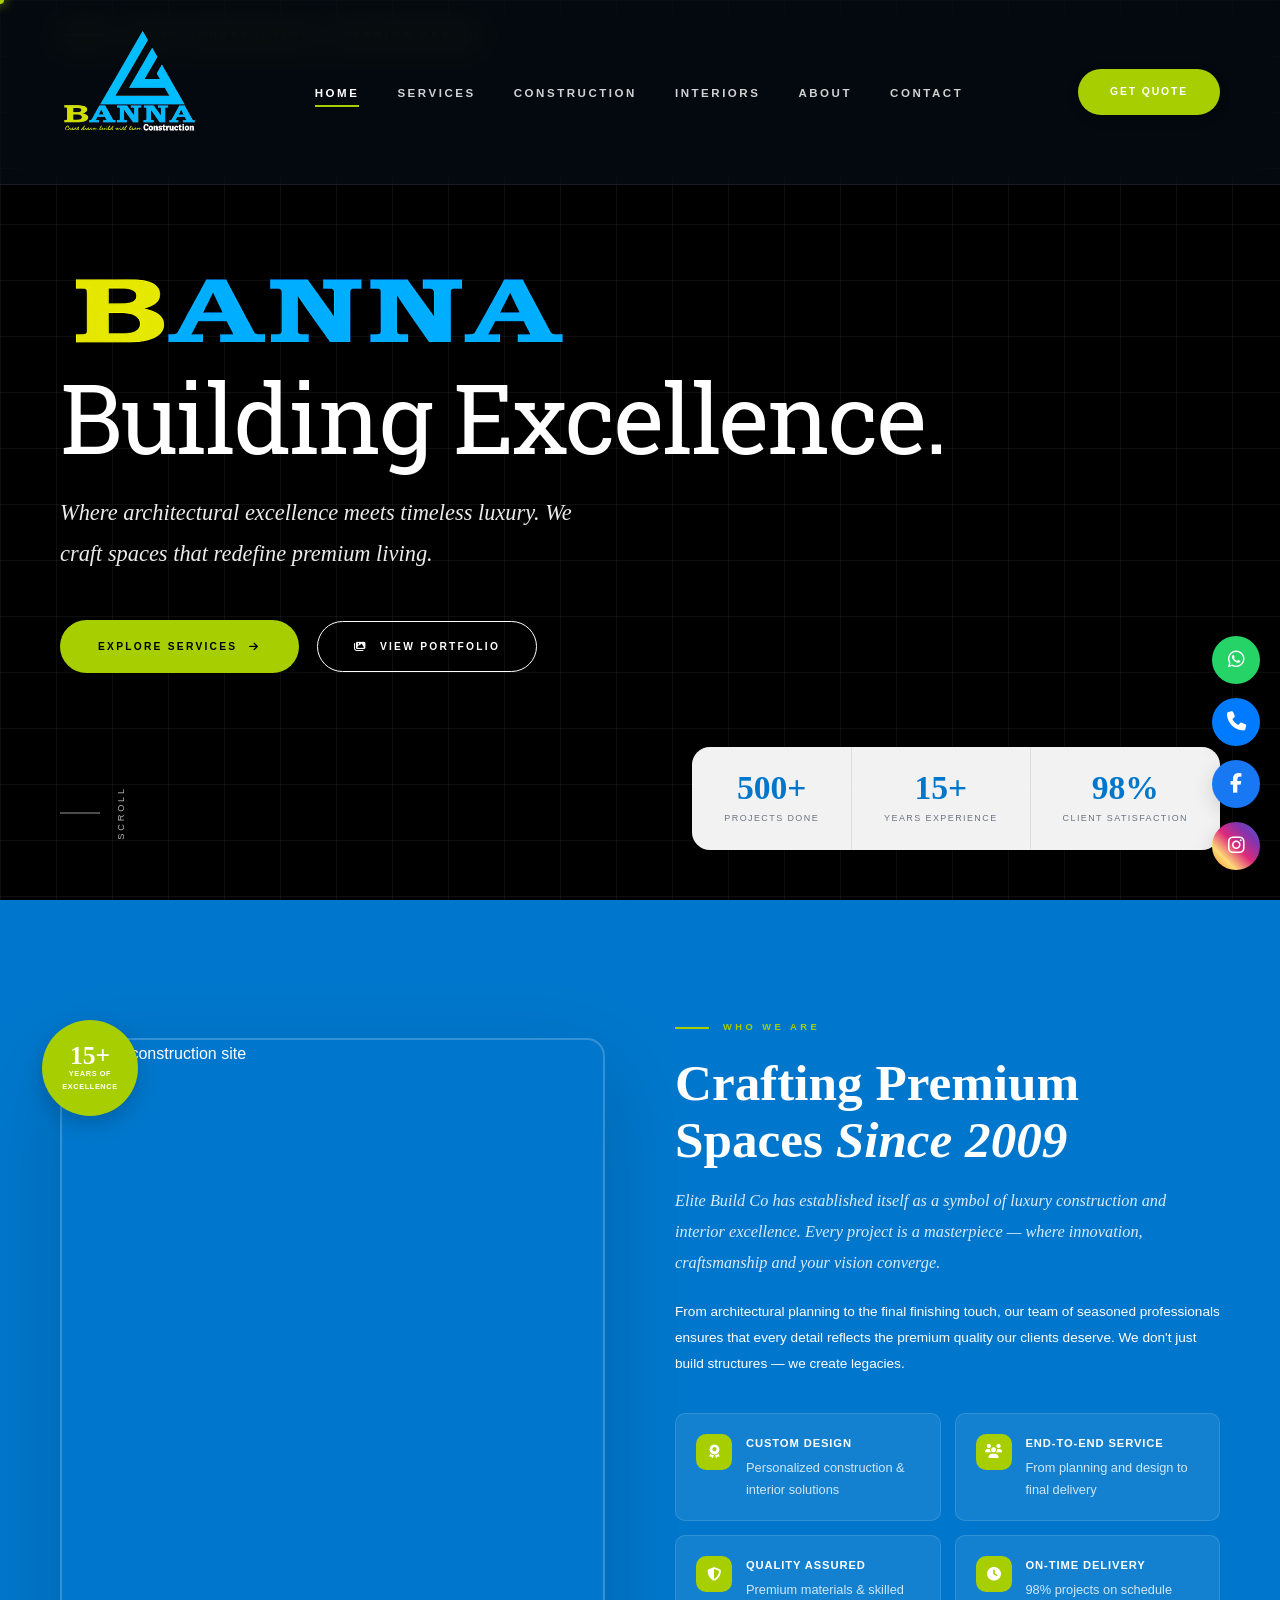
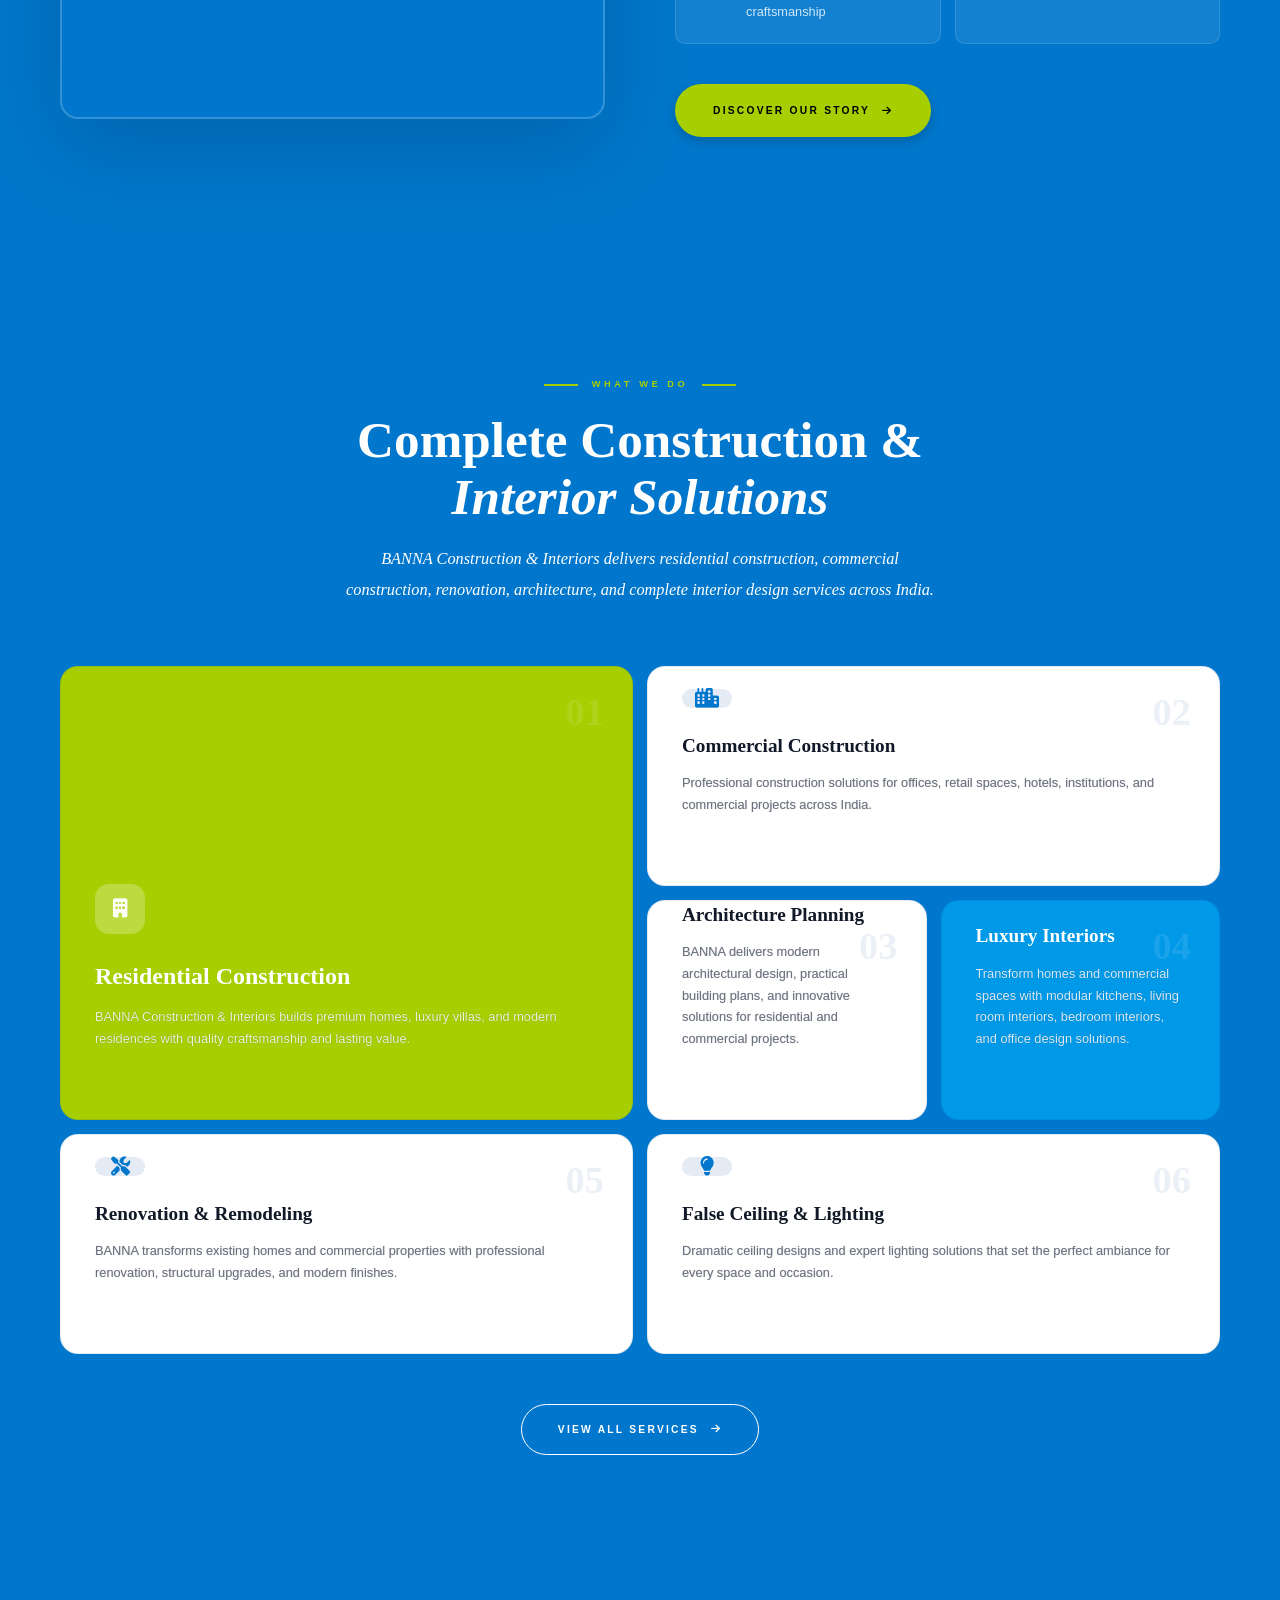
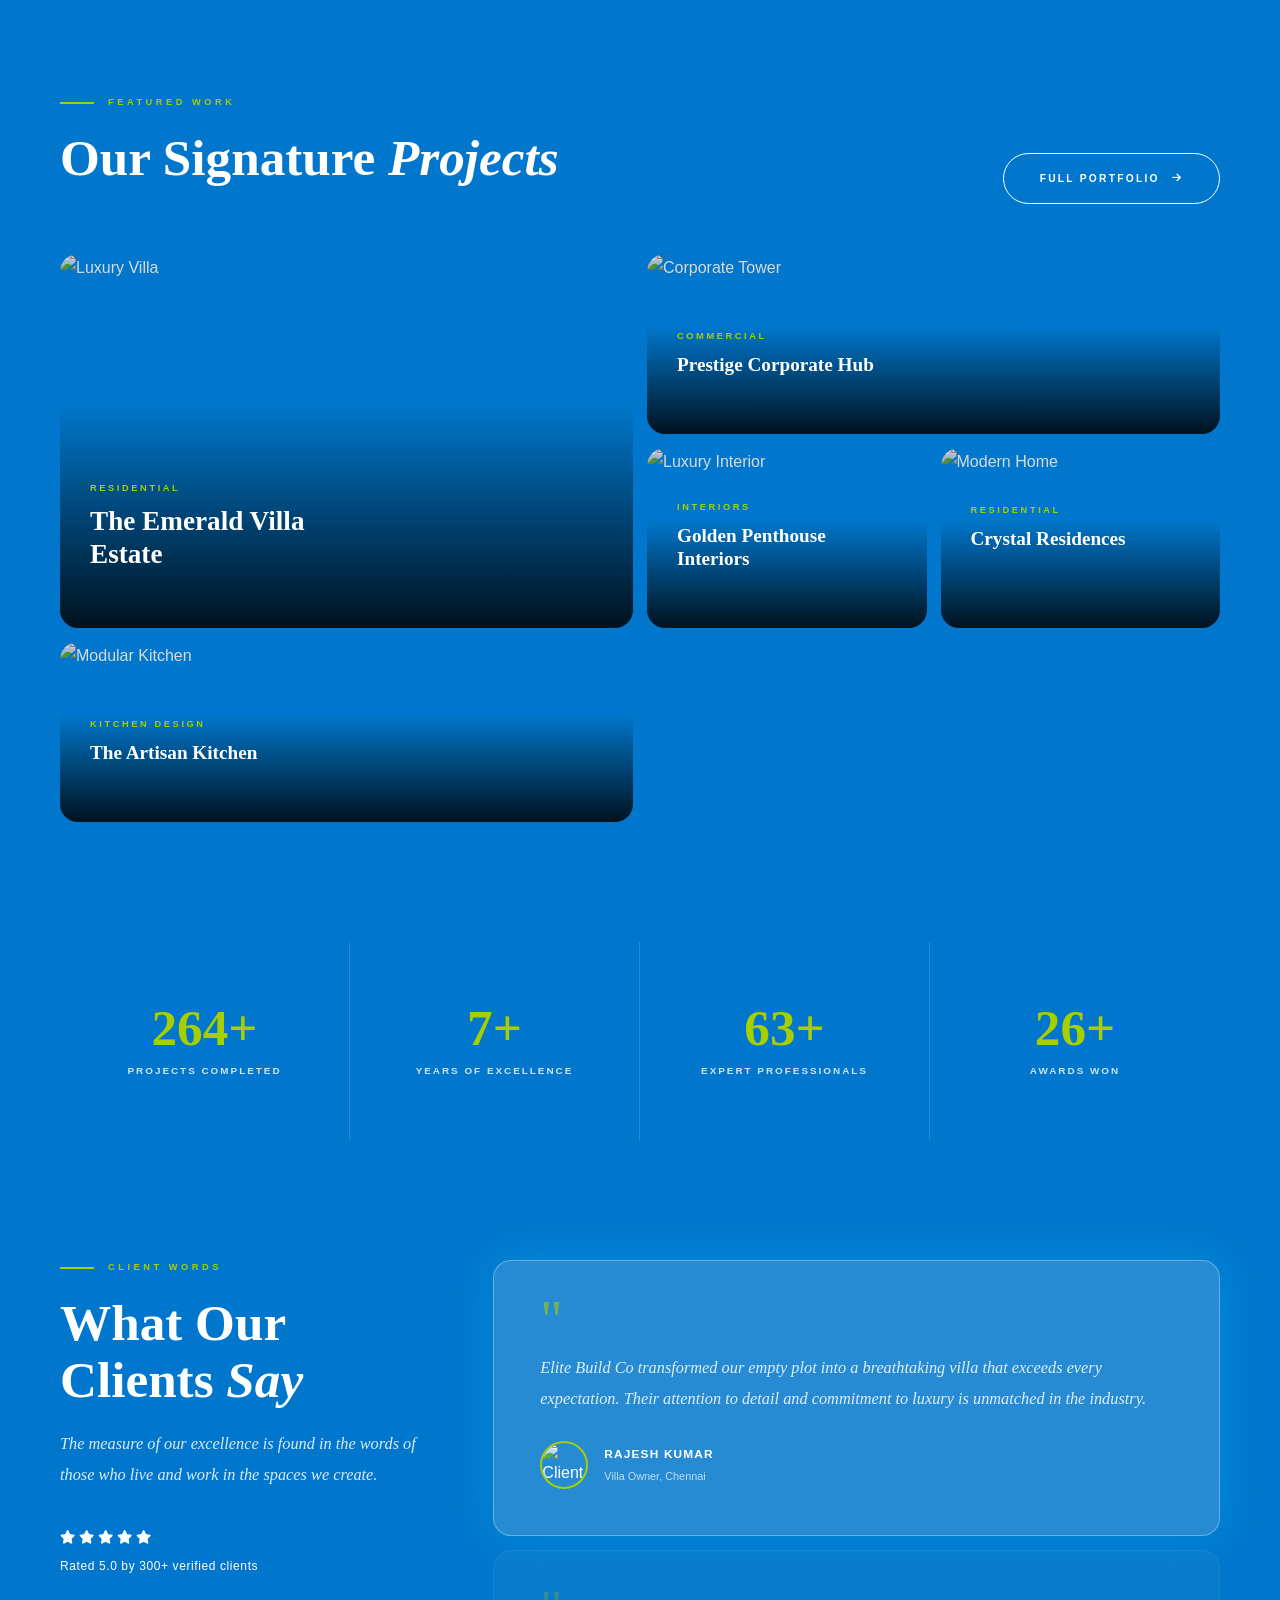
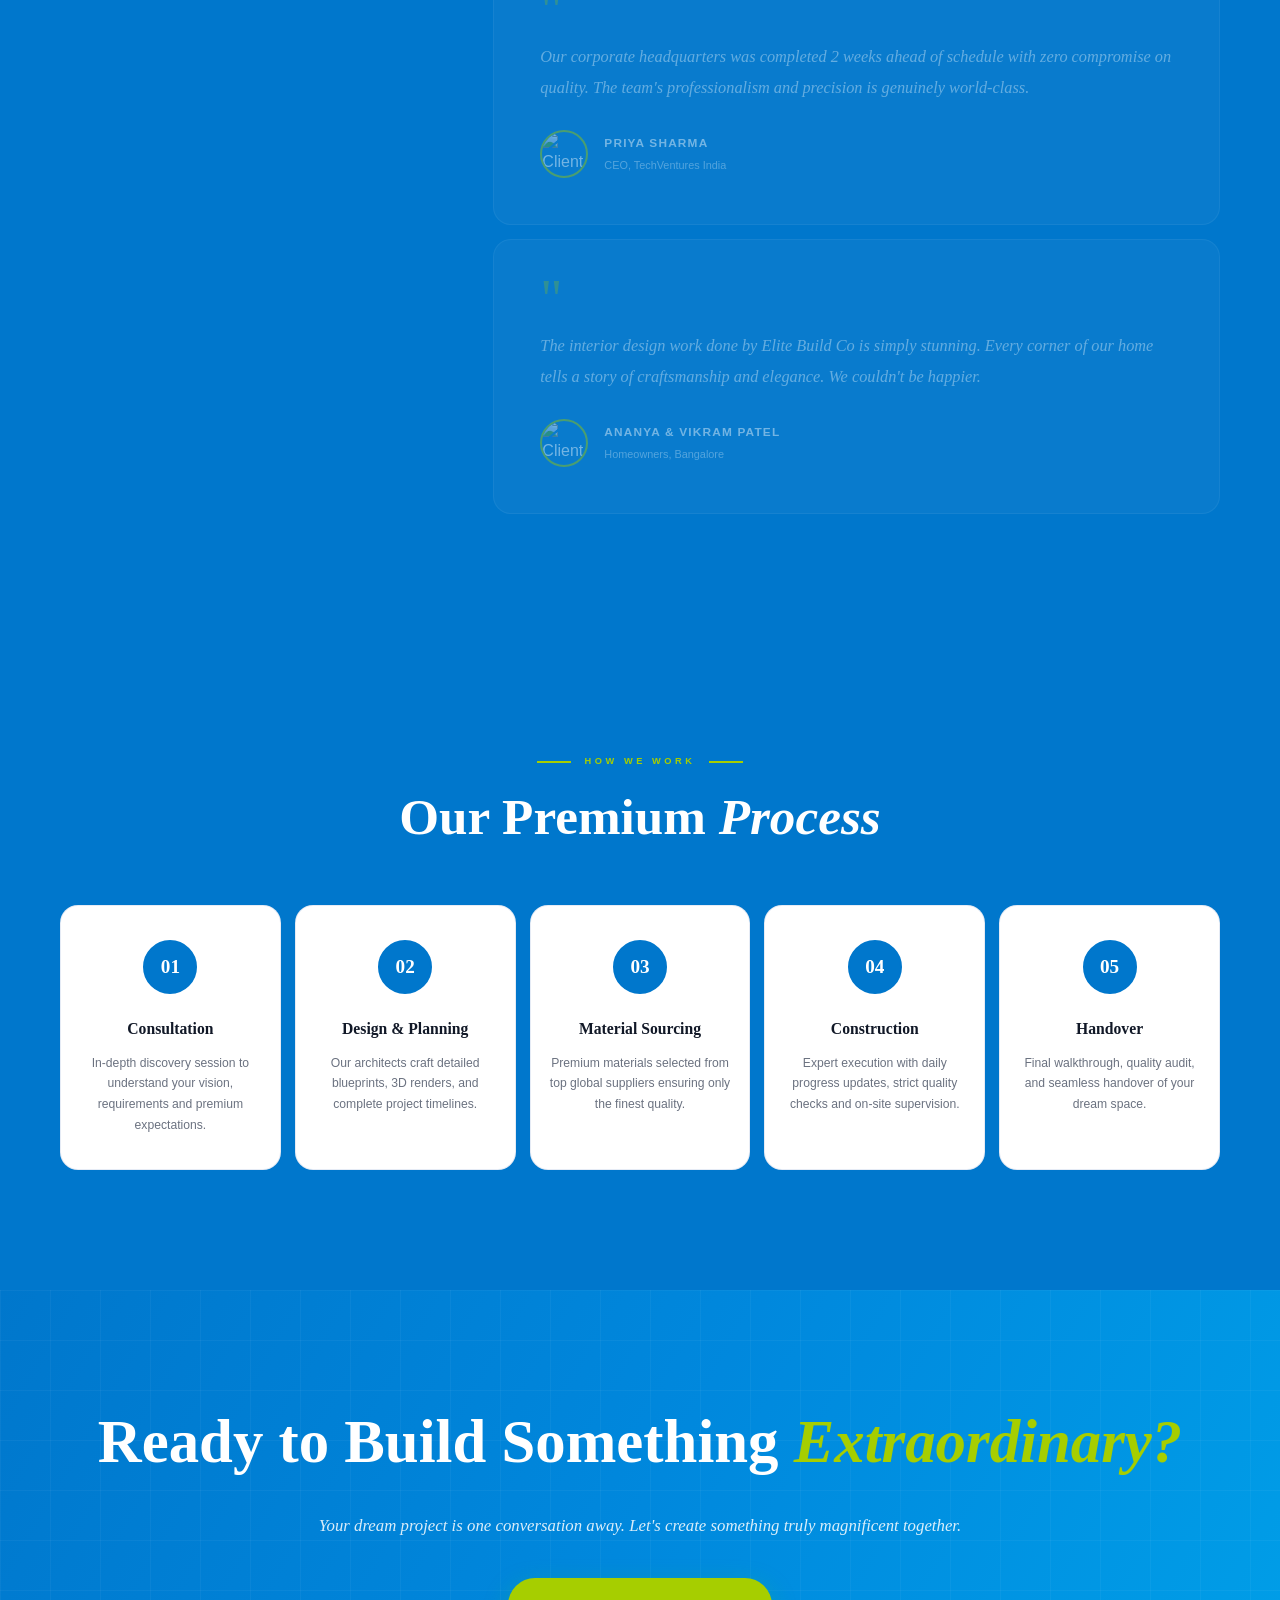
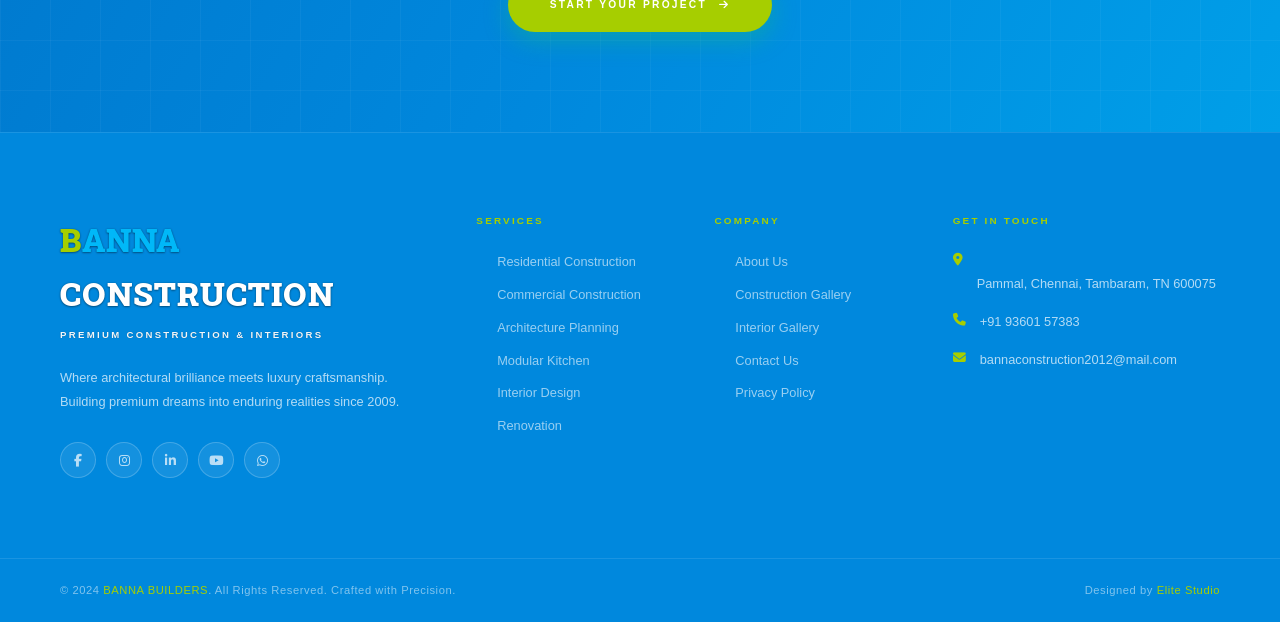
==== commit 04510161: "Update website" ====
--- a/index.html
+++ b/index.html
@@ -109,14 +109,12 @@
         <div class="hero-eyebrow-line"></div>
         <span class="hero-eyebrow-text">Luxury Construction & Interior Design</span>
       </div>
-<h1 class="hero-title">
-    <img src="images/bannna.png"
-         alt="BANNA"
-         class="hero-banna-logo">
-
-    <span class="hero-title-accent">Building Excellence.</span>
-</h1>
-
+      <h1 class="hero-title">
+        <img src="images/bannna.png"
+             alt="BANNA"
+             class="hero-banna-logo">
+
+        <span class="hero-title-accent">Building Excellence.</span>
       </h1>
       <p class="hero-subtitle">
         Where architectural excellence meets timeless luxury. We craft spaces that redefine premium living.
@@ -237,6 +235,7 @@
         <h2 class="section-title">Complete Construction &  <em>Interior Solutions</em></h2>
         <p class="section-subtitle" style="margin:0 auto;">
           BANNA Construction & Interiors delivers residential construction, commercial construction, renovation, architecture, and complete interior design services across India.
+        </p>
       </div>
 
       <div class="services-grid">
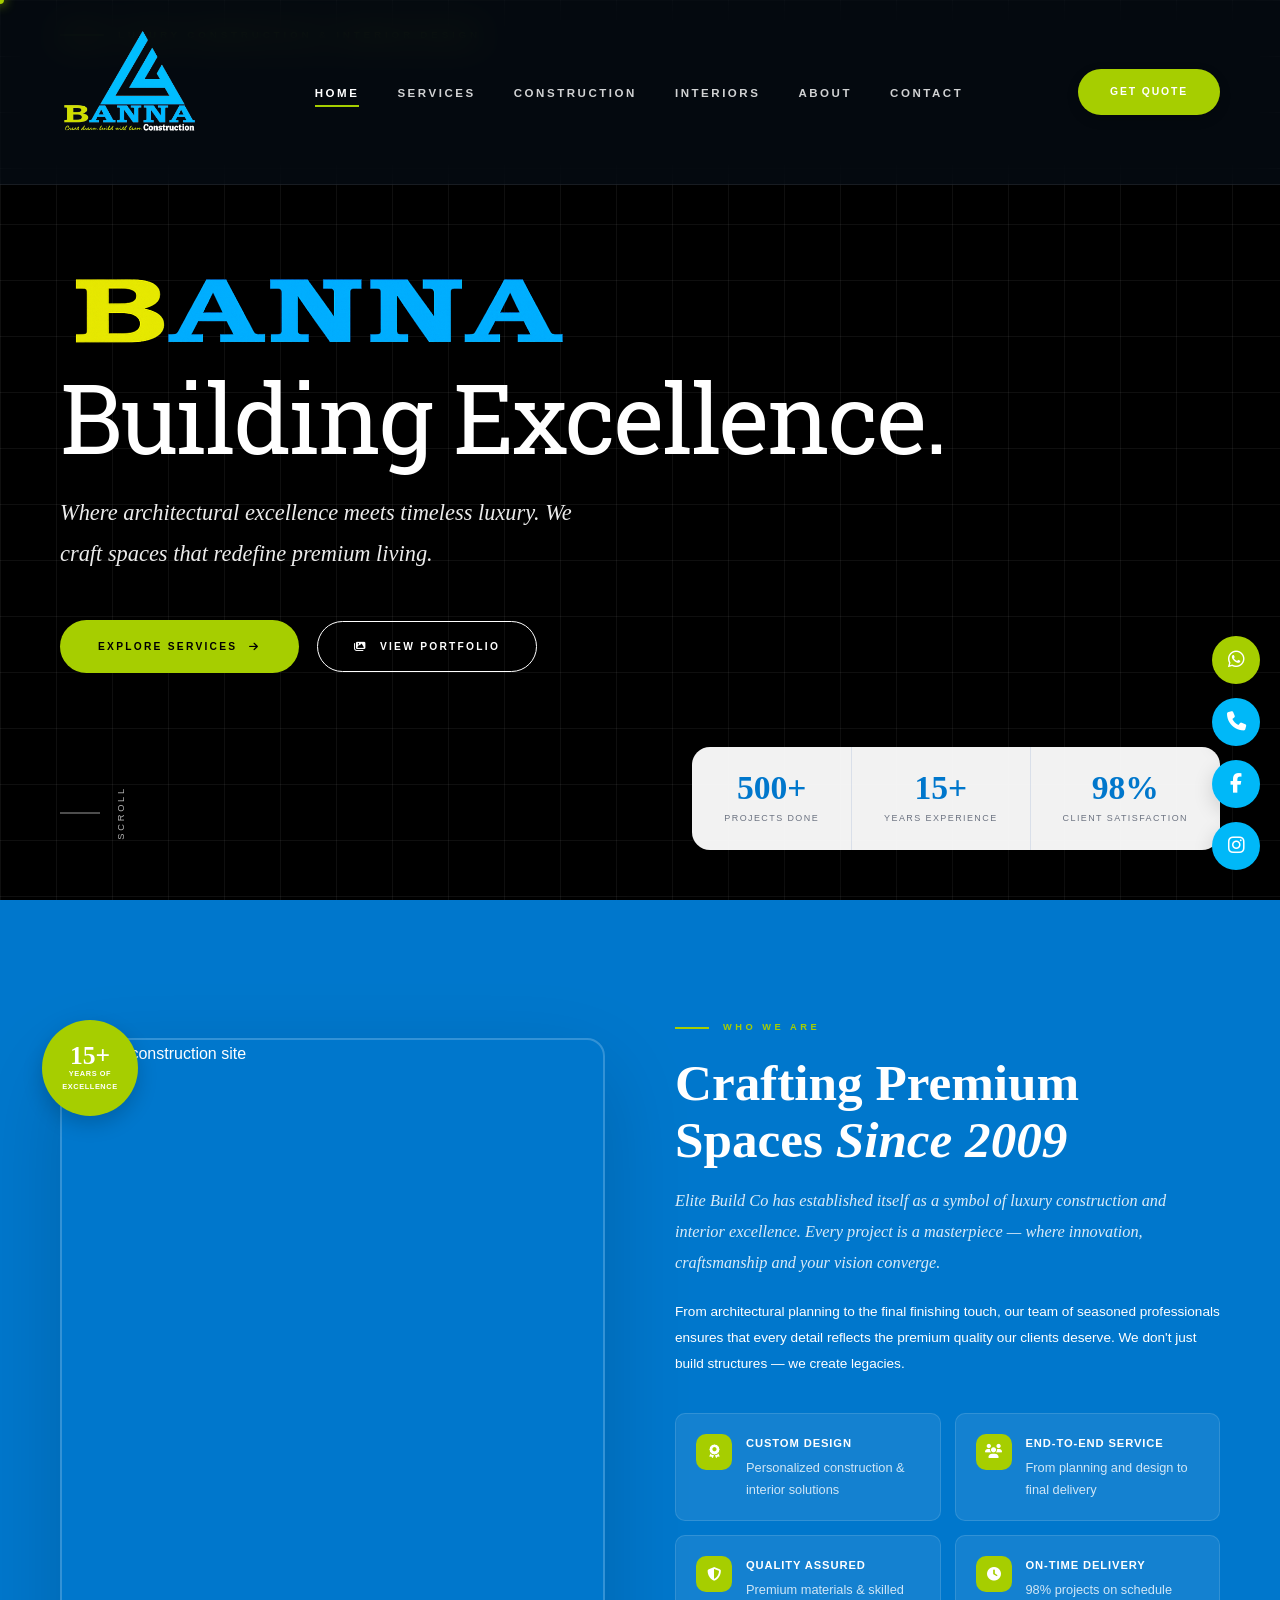
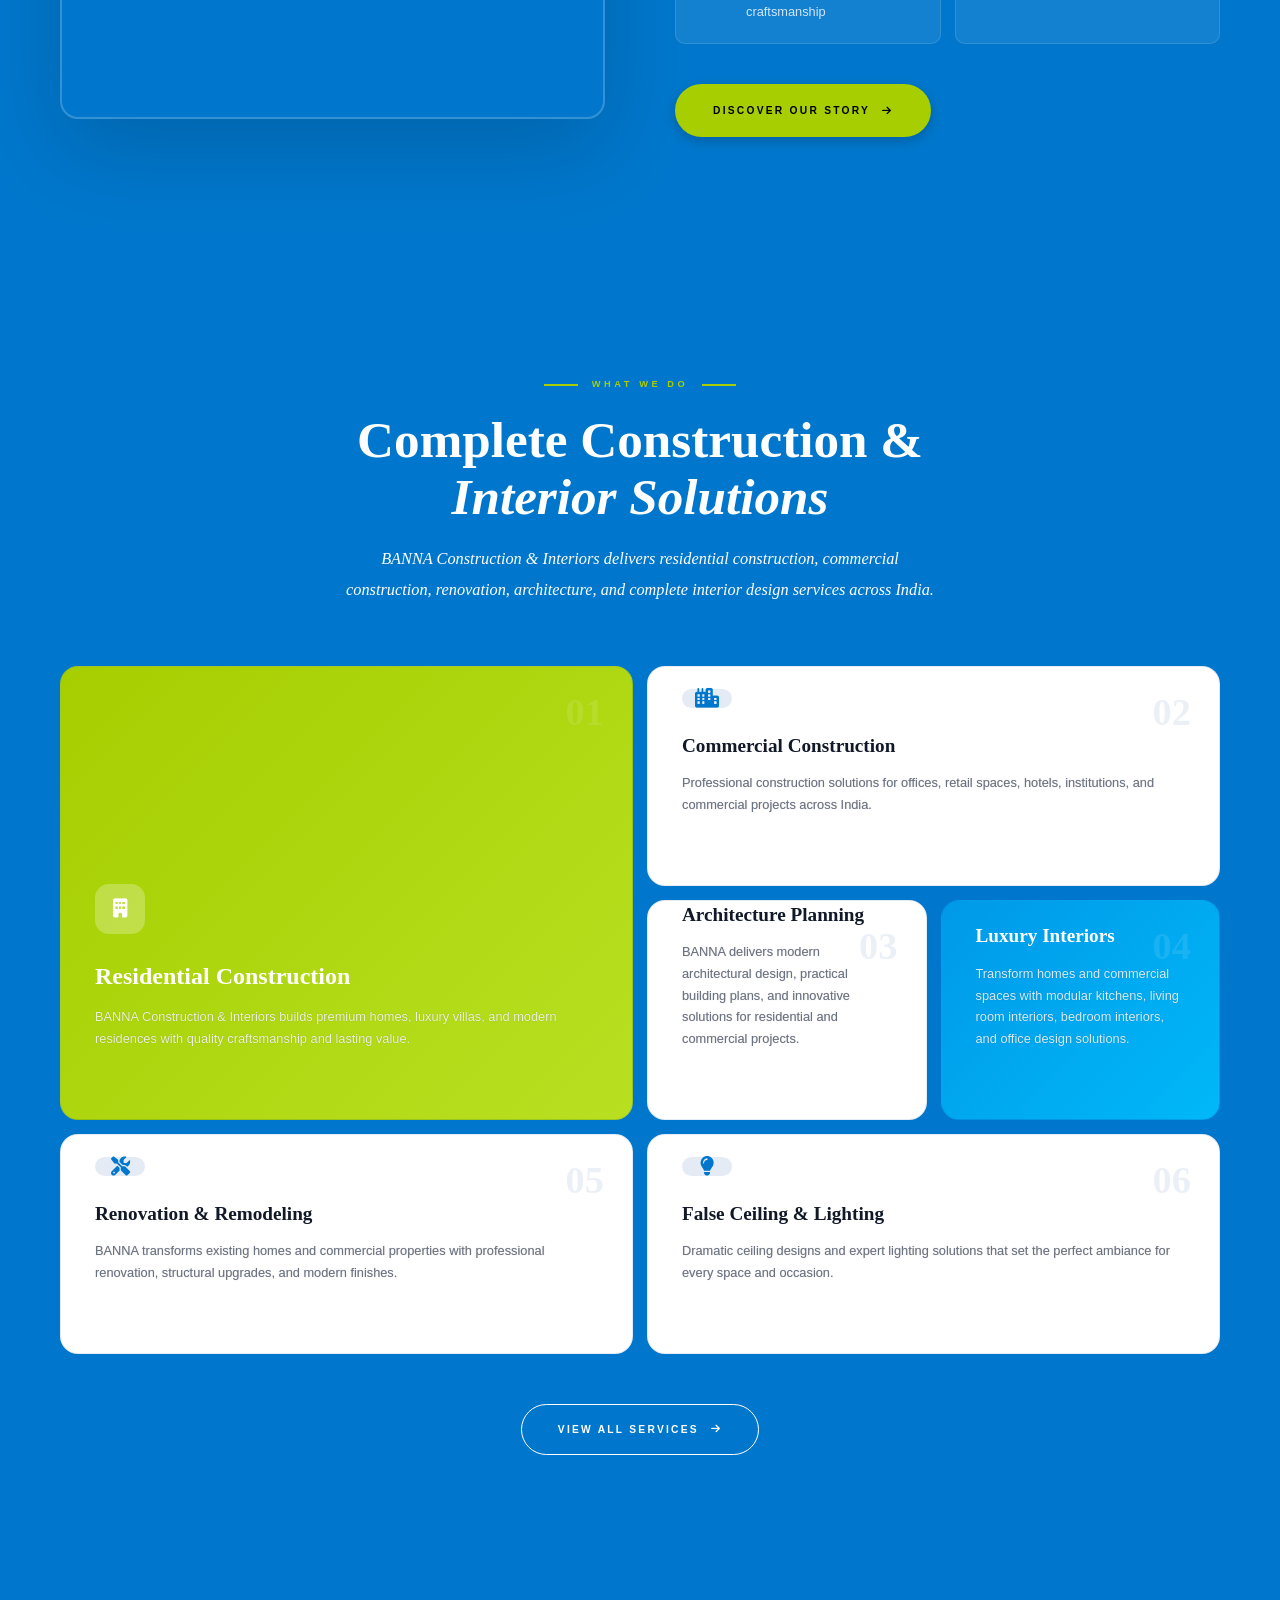
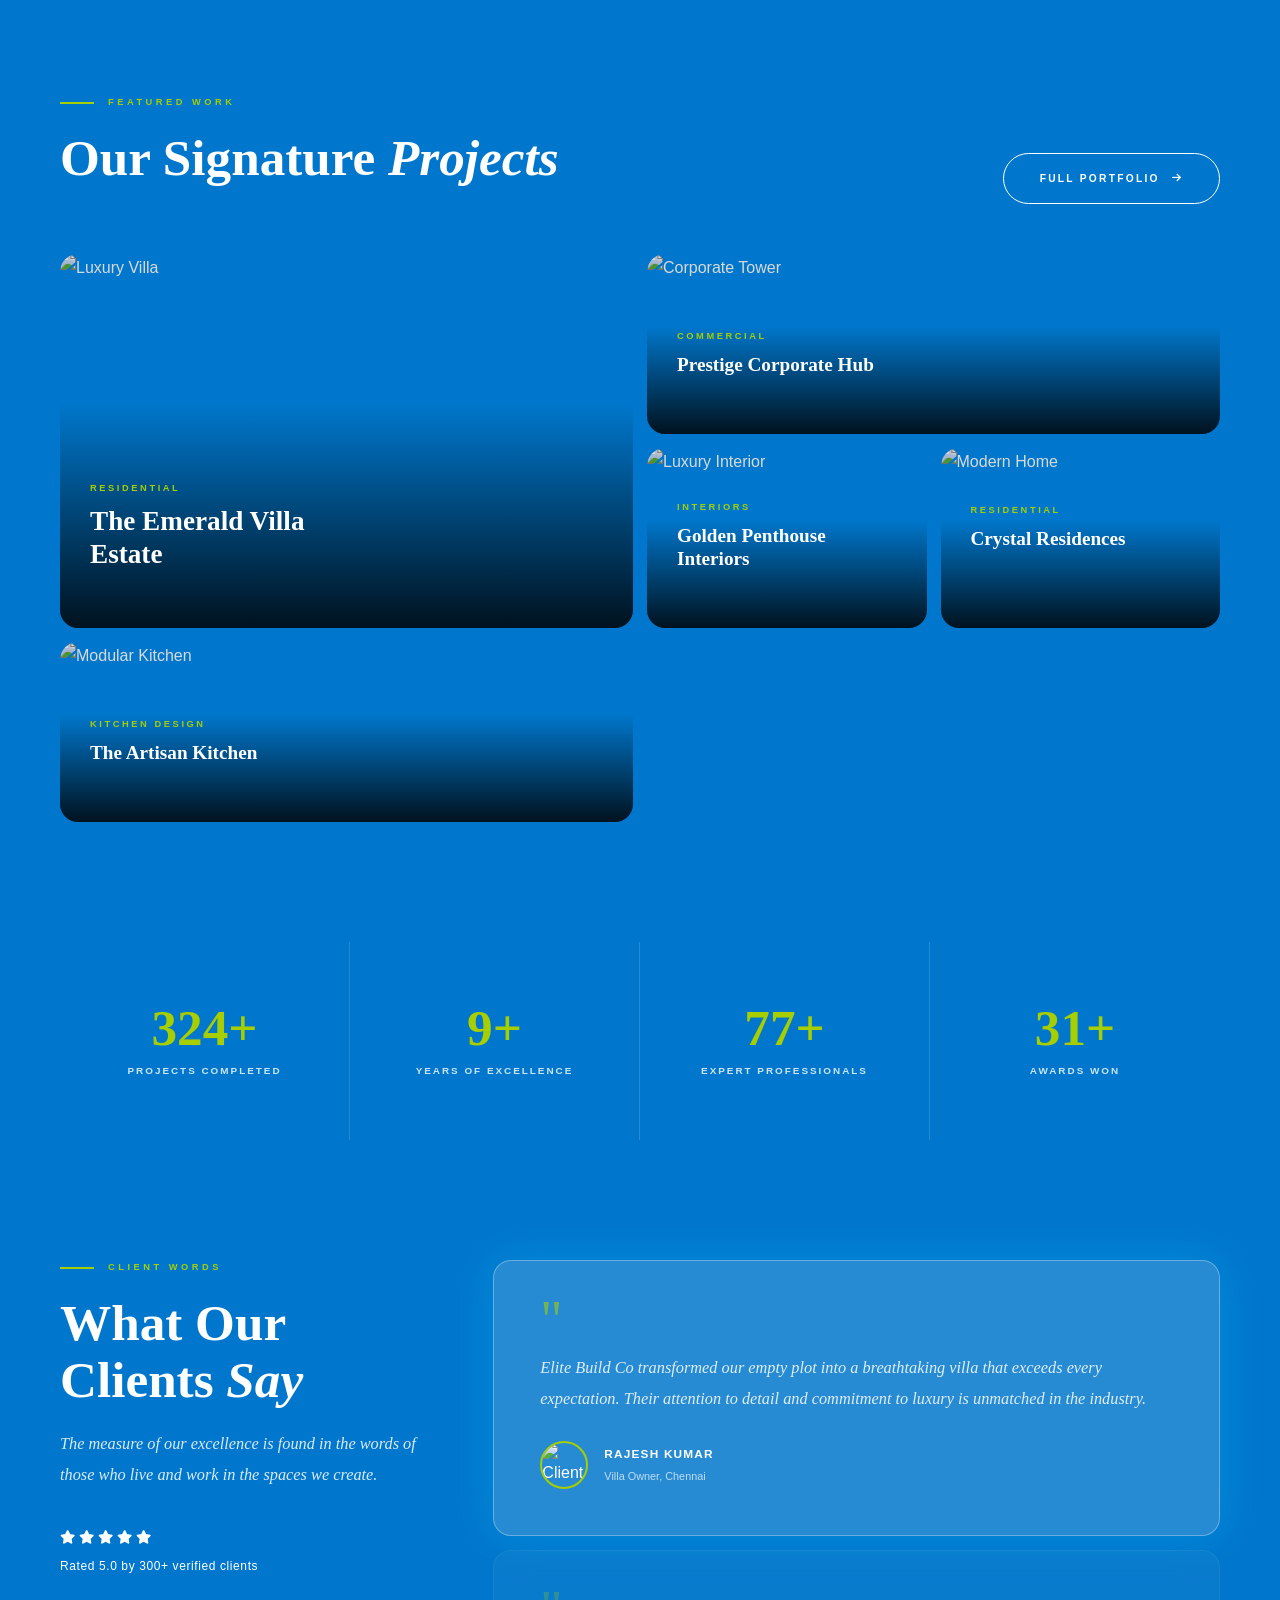
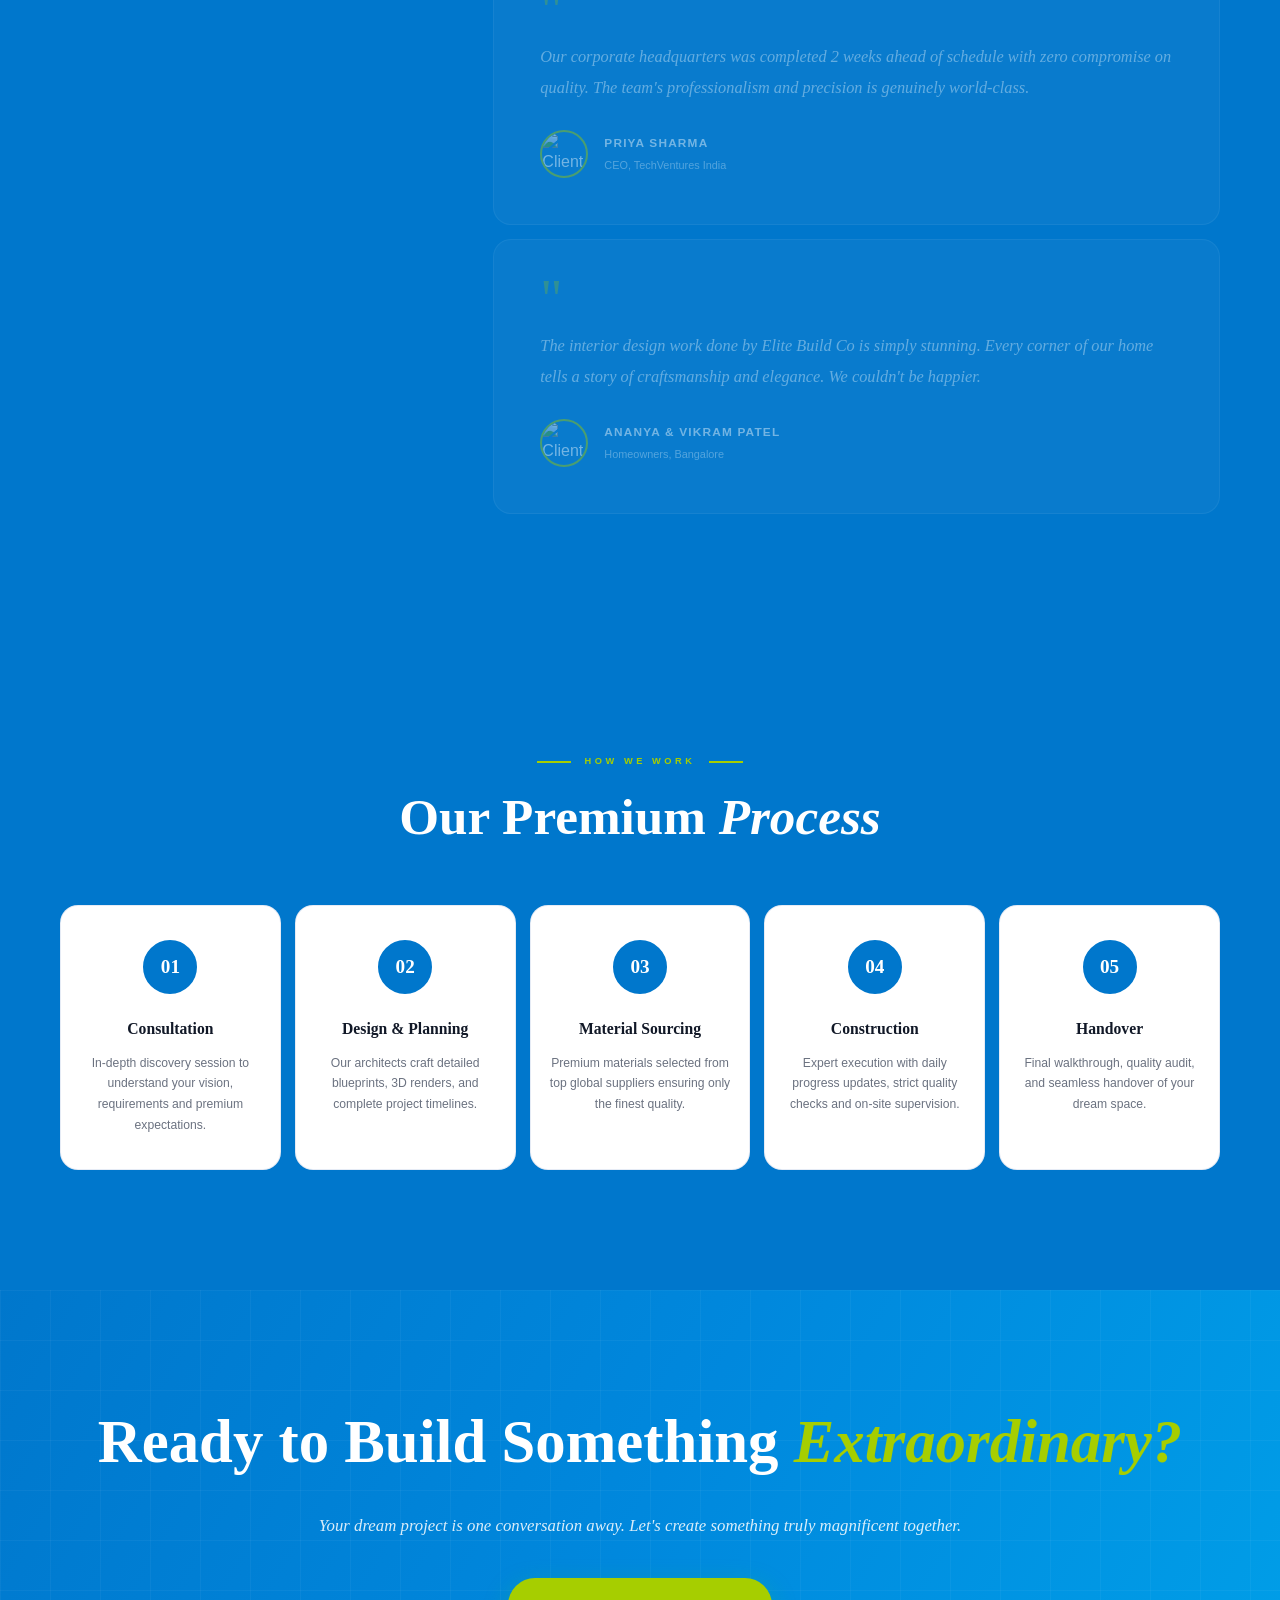
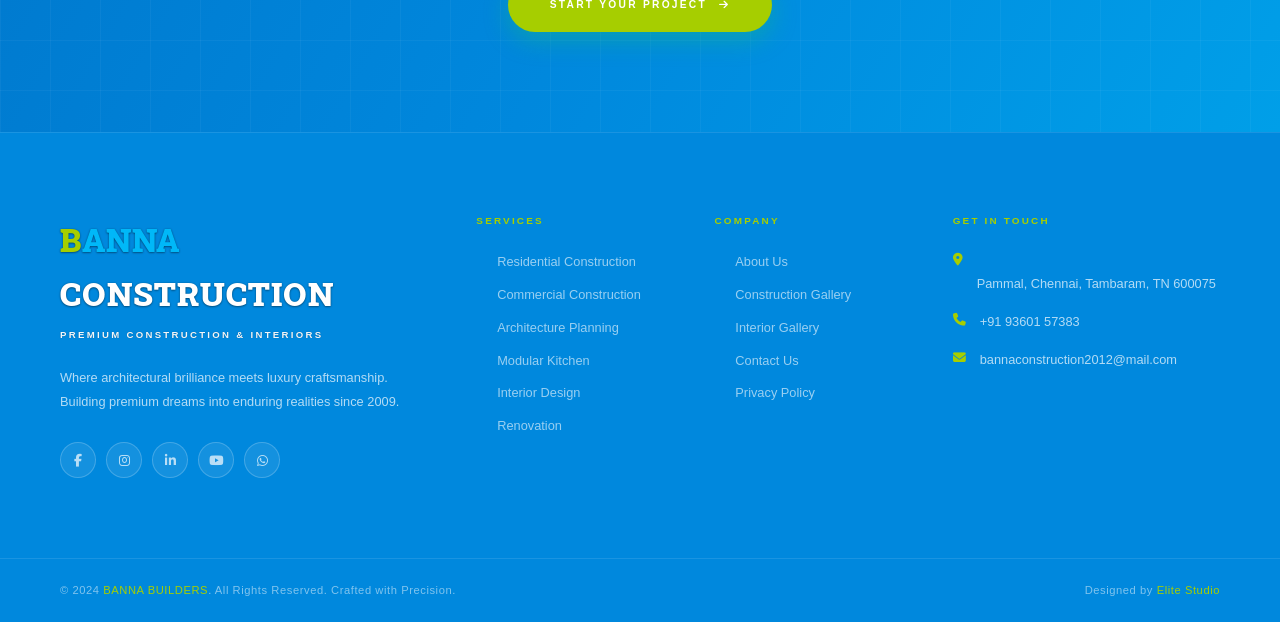
==== commit 1b136992: "Update website" ====
--- a/index.html
+++ b/index.html
@@ -239,42 +239,42 @@
       </div>
 
       <div class="services-grid">
-        <div class="service-card reveal delay-1">
+        <div class="service-card card-residential reveal delay-1">
           <span class="service-num">01</span>
           <div class="service-icon"><i class="fa fa-building"></i></div>
           <h3 class="service-title">Residential Construction</h3>
           <p class="service-desc">BANNA Construction & Interiors builds premium homes, luxury villas, and modern residences with quality craftsmanship and lasting value.</p>
           <a href="services.html" class="service-link"><span>Explore</span> <i class="fa fa-arrow-right"></i></a>
         </div>
-        <div class="service-card reveal delay-2">
+        <div class="service-card card-commercial reveal delay-2">
           <span class="service-num">02</span>
           <div class="service-icon"><i class="fa fa-city"></i></div>
           <h3 class="service-title">Commercial Construction</h3>
           <p class="service-desc">Professional construction solutions for offices, retail spaces, hotels, institutions, and commercial projects across India.</p>
           <a href="services.html" class="service-link"><span>Explore</span> <i class="fa fa-arrow-right"></i></a>
         </div>
-        <div class="service-card reveal delay-3">
+        <div class="service-card card-architecture reveal delay-3">
           <span class="service-num">03</span>
           <div class="service-icon"><i class="fa fa-drafting-compass"></i></div>
           <h3 class="service-title">Architecture Planning</h3>
           <p class="service-desc">BANNA delivers modern architectural design, practical building plans, and innovative solutions for residential and commercial projects.</p>
           <a href="services.html" class="service-link"><span>Explore</span> <i class="fa fa-arrow-right"></i></a>
         </div>
-        <div class="service-card reveal delay-2">
+        <div class="service-card card-luxury reveal delay-2">
           <span class="service-num">04</span>
           <div class="service-icon"><i class="fa fa-couch"></i></div>
           <h3 class="service-title">Luxury Interiors</h3>
           <p class="service-desc">Transform homes and commercial spaces with modular kitchens, living room interiors, bedroom interiors, and office design solutions.</p>
           <a href="services.html" class="service-link"><span>Explore</span> <i class="fa fa-arrow-right"></i></a>
         </div>
-        <div class="service-card reveal delay-3">
+        <div class="service-card card-renovation reveal delay-3">
           <span class="service-num">05</span>
           <div class="service-icon"><i class="fa fa-tools"></i></div>
           <h3 class="service-title">Renovation & Remodeling</h3>
           <p class="service-desc">BANNA transforms existing homes and commercial properties with professional renovation, structural upgrades, and modern finishes.</p>
           <a href="services.html" class="service-link"><span>Explore</span> <i class="fa fa-arrow-right"></i></a>
         </div>
-        <div class="service-card reveal delay-4">
+        <div class="service-card card-lighting reveal delay-4">
           <span class="service-num">06</span>
           <div class="service-icon"><i class="fa fa-lightbulb"></i></div>
           <h3 class="service-title">False Ceiling & Lighting</h3>
--- a/styles.css
+++ b/styles.css
@@ -162,6 +162,7 @@
 #scrollTop { position:fixed; bottom:40px; right:40px; width:48px; height:48px; background:var(--blue-bright); color:#fff; border-radius:50%; display:flex; align-items:center; justify-content:center; font-size:1rem; z-index:9999; opacity:0; transform:translateY(16px); transition:var(--transition); cursor:none; box-shadow:0 10px 30px var(--blue-glow); }
 #scrollTop.visible { opacity:1; transform:translateY(0); }
 #scrollTop:hover { background:var(--green); box-shadow:0 0 35px var(--green-glow); }
+
 /* ============================================================
    PREMIUM GLASS NAVBAR
    ============================================================ */
@@ -335,6 +336,7 @@
 
     transition:.3s;
 }
+
 /* ============================================================
    HERO
    ============================================================ */
@@ -444,6 +446,7 @@
     flex-wrap:wrap;
     align-items:center;
 }
+
 .btn-primary {
     display: inline-flex;
     align-items: center;
@@ -465,6 +468,7 @@
     /* NORMAL SOFT SHADOW */
     box-shadow: 0 4px 12px rgba(0, 0, 0, 0.20);
 }
+
 .btn-primary:hover {
     background: var(--green);
     color: #fff;
@@ -585,6 +589,7 @@
         justify-content:center;
     }
 }
+
 /* ============================================================
    SECTION COMMON
    ============================================================ */
@@ -623,35 +628,145 @@
    ============================================================ */
 .services-preview { background: var(--blue-deep); padding:120px 0; }
 .services-preview .section-title, .services-preview .section-subtitle { color:#fff; }
-.services-grid { display:grid; grid-template-columns: repeat(4, 1fr); grid-auto-rows: 220px; gap:14px; margin-top:60px; }
+
+.services-grid { 
+  display:grid; 
+  grid-template-columns: repeat(4, 1fr); 
+  grid-auto-rows: 220px; 
+  gap:14px; 
+  margin-top:60px; 
+}
+
 .service-card {
-  background: #fff;
   border: 1px solid rgba(0,61,153,0.1);
   border-radius: var(--radius);
   padding:34px;
-  position:relative; overflow:hidden;
+  position:relative; 
+  overflow:hidden;
   transition: var(--transition);
-  display:flex; flex-direction:column; justify-content:flex-end;
+  display:flex; 
+  flex-direction:column; 
+  justify-content:flex-end;
   color:var(--text-dark);
 }
-.service-card:nth-child(1) { grid-column: span 2; grid-row: span 2; background: var(--green); color:#fff; }
-.service-card:nth-child(2) { grid-column: span 2; }
-.service-card:nth-child(3) { grid-column: span 1; }
-.service-card:nth-child(4) { grid-column: span 1; background: var(--blue-navy-2); color:#fff; }
-.service-card:nth-child(5) { grid-column: span 2; }
-.service-card:nth-child(6) { grid-column: span 2; }
-
-.service-card::after { content:''; position:absolute; inset:0; background: radial-gradient(circle at var(--mouse-x,50%) var(--mouse-y,50%), rgba(255,255,255,0.08), transparent 60%); opacity:0; transition:opacity .3s; }
+
+/* CARD 1 - RESIDENTIAL (GREEN, Large) */
+.service-card.card-residential { 
+  grid-column: span 2; 
+  grid-row: span 2;
+  background: linear-gradient(135deg, #A6CE00 0%, #B8E021 100%);
+  color:#fff;
+}
+
+/* CARD 2 - COMMERCIAL (WHITE) */
+.service-card.card-commercial { 
+  grid-column: span 2;
+  background: #fff;
+  color:var(--text-dark);
+}
+
+/* CARD 3 - ARCHITECTURE (WHITE) */
+.service-card.card-architecture { 
+  grid-column: span 1;
+  background: #fff;
+  color:var(--text-dark);
+}
+
+/* CARD 4 - LUXURY INTERIORS (BLUE) */
+.service-card.card-luxury { 
+  grid-column: span 1;
+  background: linear-gradient(135deg, #0099E8 0%, #00B8F8 100%);
+  color:#fff;
+}
+
+/* CARD 5 - RENOVATION (WHITE) */
+.service-card.card-renovation { 
+  grid-column: span 2;
+  background: #fff;
+  color:var(--text-dark);
+}
+
+/* CARD 6 - FALSE CEILING (WHITE) */
+.service-card.card-lighting { 
+  grid-column: span 2;
+  background: #fff;
+  color:var(--text-dark);
+}
+
+.service-card::after { 
+  content:''; 
+  position:absolute; 
+  inset:0; 
+  background: radial-gradient(circle at var(--mouse-x,50%) var(--mouse-y,50%), rgba(255,255,255,0.08), transparent 60%); 
+  opacity:0; 
+  transition:opacity .3s; 
+}
+
 .service-card:hover::after { opacity:1; }
-.service-card:hover { transform: translateY(-6px); box-shadow: var(--shadow-deep); border-color:rgba(0,61,153,0.3); }
-
-.service-icon { width:50px; height:50px; border-radius:14px; background:rgba(0,61,153,0.1); display:flex; align-items:center; justify-content:center; color:var(--blue-deep); font-size:1.2rem; margin-bottom:22px; }
-.service-card:nth-child(1) .service-icon, .service-card:nth-child(4) .service-icon { background:rgba(255,255,255,0.25); color:#fff; }
-.service-num { position:absolute; top:26px; right:28px; font-family:var(--font-display); font-size:2.4rem; font-weight:700; color:rgba(0,61,153,0.08); line-height:1; }
-.service-card:nth-child(1) .service-num, .service-card:nth-child(4) .service-num { color:rgba(255,255,255,0.1); }
-.service-title { font-family:var(--font-display); font-size:1.2rem; font-weight:600; color:var(--text-dark); margin-bottom:10px; }
-.service-card:nth-child(1) .service-title, .service-card:nth-child(4) .service-title { color:#fff; }
-.service-card:nth-child(1) .service-title { font-size:1.5rem; }
+.service-card:hover { 
+  transform: translateY(-6px); 
+  box-shadow: var(--shadow-deep); 
+  border-color:rgba(0,61,153,0.3); 
+}
+
+.service-card.card-residential:hover,
+.service-card.card-luxury:hover {
+  border-color: rgba(255,255,255,0.3);
+}
+
+/* ICONS */
+.service-icon { 
+  width:50px; 
+  height:50px; 
+  border-radius:14px; 
+  display:flex; 
+  align-items:center; 
+  justify-content:center; 
+  color:var(--blue-deep); 
+  font-size:1.2rem; 
+  margin-bottom:22px;
+  background:rgba(0,61,153,0.1);
+}
+
+.service-card.card-residential .service-icon, 
+.service-card.card-luxury .service-icon { 
+  background:rgba(255,255,255,0.25); 
+  color:#fff; 
+}
+
+.service-num { 
+  position:absolute; 
+  top:26px; 
+  right:28px; 
+  font-family:var(--font-display); 
+  font-size:2.4rem; 
+  font-weight:700; 
+  color:rgba(0,61,153,0.08); 
+  line-height:1; 
+}
+
+.service-card.card-residential .service-num, 
+.service-card.card-luxury .service-num { 
+  color:rgba(255,255,255,0.1); 
+}
+
+.service-title { 
+  font-family:var(--font-display); 
+  font-size:1.2rem; 
+  font-weight:600; 
+  color:var(--text-dark); 
+  margin-bottom:10px; 
+}
+
+.service-card.card-residential .service-title, 
+.service-card.card-luxury .service-title { 
+  color:#fff; 
+}
+
+.service-card.card-residential .service-title { 
+  font-size:1.5rem; 
+}
+
 .service-desc {
     font-size: .8rem;
     color: var(--text-light);
@@ -659,11 +774,44 @@
     font-weight: 500;
     text-shadow: 0 0 1px rgba(0,0,0,0.25);
 }
-.service-card:nth-child(1) .service-desc, .service-card:nth-child(4) .service-desc { color:rgba(255,255,255,0.85); }
-.service-link { display:inline-flex; align-items:center; gap:8px; margin-top:18px; font-size:.62rem; font-weight:600; letter-spacing:.18em; text-transform:uppercase; color:var(--green); opacity:0; transform:translateX(-8px); transition:var(--transition); }
-.service-card:hover .service-link { opacity:1; transform:translateX(0); }
-
-@media (max-width:900px){ .services-grid{ grid-template-columns: repeat(2,1fr); } .service-card:nth-child(n){ grid-column: span 2; grid-row:auto; } }
+
+.service-card.card-residential .service-desc, 
+.service-card.card-luxury .service-desc { 
+  color:rgba(255,255,255,0.85); 
+}
+
+.service-link { 
+  display:inline-flex; 
+  align-items:center; 
+  gap:8px; 
+  margin-top:18px; 
+  font-size:.62rem; 
+  font-weight:600; 
+  letter-spacing:.18em; 
+  text-transform:uppercase; 
+  color:var(--green); 
+  opacity:0; 
+  transform:translateX(-8px); 
+  transition:var(--transition); 
+}
+
+.service-card.card-residential .service-link {
+  color:#fff;
+}
+
+.service-card.card-luxury .service-link {
+  color:#fff;
+}
+
+.service-card:hover .service-link { 
+  opacity:1; 
+  transform:translateX(0); 
+}
+
+@media (max-width:900px){ 
+  .services-grid{ grid-template-columns: repeat(2,1fr); } 
+  .service-card:nth-child(n){ grid-column: span 2; grid-row:auto; } 
+}
 
 /* ============================================================
    FEATURED PROJECTS — BENTO GRID
@@ -803,118 +951,6 @@
 .breadcrumb span { color: rgba(255,255,255,0.7); }
 
 /* ============================================================
-   SERVICES PAGE (White cards on blue background)
-   ============================================================ */
-.services-full { background: var(--blue-deep); padding:100px 0; }
-.services-category { margin-bottom:80px; }
-.category-header { display:flex; align-items:center; gap:22px; margin-bottom:38px; padding-bottom:22px; border-bottom:1px solid rgba(255,255,255,0.1); }
-.category-icon { width:56px; height:56px; border-radius:16px; background: var(--green); display:flex; align-items:center; justify-content:center; color:#fff; font-size:1.3rem; }
-.category-title { font-family:var(--font-display); font-size:1.9rem; font-weight:600; color:#fff; }
-.category-title span { color: var(--green); font-style:italic; }
-.services-cards { display:grid; grid-template-columns:repeat(auto-fill,minmax(280px,1fr)); gap:14px; }
-.service-full-card { background: #fff; border:1px solid rgba(0,61,153,0.1); border-radius: var(--radius); padding:46px 32px; position:relative; overflow:hidden; transition:var(--transition); cursor:none; color:var(--text-dark); }
-.service-full-card:hover { transform:translateY(-6px); border-color: var(--green); box-shadow: var(--shadow-green); }
-.sfc-icon { width:48px; height:48px; border-radius:14px; background: var(--blue-deep); display:flex; align-items:center; justify-content:center; color:#fff; font-size:1.1rem; margin-bottom:22px; }
-.service-full-card:hover .sfc-icon { background: var(--green); }
-.sfc-title { font-family:var(--font-display); font-size:1.15rem; font-weight:600; color:var(--text-dark); margin-bottom:12px; }
-.sfc-desc { font-size:.8rem; color:var(--text-light); line-height:1.8; }
-.sfc-features { margin-top:18px; display:flex; flex-direction:column; gap:8px; }
-.sfc-feature { display:flex; align-items:center; gap:10px; font-size:.76rem; color:var(--text-light); }
-.sfc-feature::before { content:''; width:5px; height:5px; background:var(--green); border-radius:50%; flex-shrink:0; }
-
-/* ============================================================
-   GALLERY PAGES
-   ============================================================ */
-.gallery-section { background: var(--blue-navy); padding:80px 0 120px; }
-.gallery-filter { display:flex; gap:10px; margin-bottom:50px; flex-wrap:wrap; }
-.filter-btn { font-size:.62rem; font-weight:600; letter-spacing:.18em; text-transform:uppercase; padding:12px 22px; border-radius:999px; border:1px solid rgba(255,255,255,0.2); color:rgba(255,255,255,0.8); background:rgba(255,255,255,0.08); transition:var(--transition); cursor:none; }
-.filter-btn.active, .filter-btn:hover { background: var(--green); color:#fff; border-color: var(--green); }
-.gallery-masonry { columns:3; column-gap:14px; }
-.gallery-item { break-inside:avoid; margin-bottom:14px; position:relative; overflow:hidden; cursor:none; border-radius: var(--radius); }
-.gallery-img { width:100%; display:block; filter:brightness(1) saturate(1); transition: transform .7s cubic-bezier(.25,.46,.45,.94), filter .5s; }
-.gallery-item:hover .gallery-img { transform:scale(1.05); filter:brightness(.85); }
-.gallery-hover { position:absolute; inset:0; display:flex; align-items:center; justify-content:center; flex-direction:column; gap:12px; opacity:0; background:rgba(0,0,0,0.4); transition:opacity .4s; }
-.gallery-item:hover .gallery-hover { opacity:1; }
-.gallery-hover-icon { width:48px; height:48px; border-radius:50%; border:2px solid var(--green); display:flex; align-items:center; justify-content:center; color:var(--green); font-size:1rem; }
-.gallery-hover-label { font-size:.6rem; letter-spacing:.22em; text-transform:uppercase; color:#fff; text-align:center; padding:0 10px; }
-
-.lightbox { position:fixed; inset:0; background:rgba(0,0,0,0.95); z-index:99000; display:flex; align-items:center; justify-content:center; opacity:0; visibility:hidden; transition:var(--transition); }
-.lightbox.open { opacity:1; visibility:visible; }
-.lightbox-img { max-width:90vw; max-height:85vh; object-fit:contain; border-radius: var(--radius-sm); box-shadow: var(--shadow-deep); }
-.lightbox-close { position:absolute; top:30px; right:40px; font-size:1.4rem; color:#fff; cursor:none; transition:var(--transition); }
-.lightbox-close:hover { color: var(--green); transform:rotate(90deg); }
-.lightbox-nav { position:absolute; top:50%; transform:translateY(-50%); width:48px; height:48px; border-radius:50%; border:1px solid rgba(255,255,255,0.2); display:flex; align-items:center; justify-content:center; color:#fff; font-size:1rem; transition:var(--transition); cursor:none; }
-.lightbox-nav:hover { background: var(--blue-bright); border-color: var(--blue-bright); }
-.lightbox-prev { left:30px; }
-.lightbox-next { right:30px; }
-
-@media (max-width:900px){ .gallery-masonry{ columns:2; } .interior-grid{ grid-template-columns:1fr 1fr; } }
-@media (max-width:600px){ .gallery-masonry{ columns:1; } }
-
-/* ============================================================
-   ABOUT PAGE
-   ============================================================ */
-.about-story { background: var(--blue-deep); padding:100px 0; }
-.story-grid { display:grid; grid-template-columns:1fr 1fr; gap:70px; align-items:center; margin-top:50px; }
-
-.vision-mission { background: var(--blue-deep); padding:100px 0; }
-.vm-grid { display:grid; grid-template-columns:1fr 1fr; gap:14px; margin-top:50px; }
-.vm-card { background: #fff; border:1px solid rgba(0,61,153,0.1); border-radius: var(--radius); padding:54px 46px; transition:var(--transition); color:var(--text-dark); }
-.vm-card:hover { transform:translateY(-6px); border-color: var(--green); box-shadow: var(--shadow-green); }
-.vm-icon { width:54px; height:54px; border-radius:14px; background: var(--green); display:flex; align-items:center; justify-content:center; color:#fff; font-size:1.5rem; margin-bottom:22px; }
-.vm-title { font-family:var(--font-display); font-size:1.4rem; font-weight:600; color:var(--text-dark); margin-bottom:18px; }
-.vm-text { font-family:var(--font-head); font-size:.98rem; font-weight:300; font-style:italic; color:var(--text-light); line-height:1.9; }
-
-.team-section { background: var(--blue-deep); padding:100px 0; }
-.team-grid { display:grid; grid-template-columns:repeat(3,1fr); gap:14px; margin-top:50px; }
-.team-card { background: #fff; border:1px solid rgba(0,61,153,0.1); border-radius: var(--radius); overflow:hidden; transition:var(--transition); }
-.team-card:hover { transform:translateY(-6px); box-shadow: var(--shadow-deep); border-color: var(--green); }
-.team-img { width:100%; aspect-ratio:3/4; object-fit:cover; filter:brightness(1) saturate(1); transition:var(--transition); }
-.team-card:hover .team-img { filter:brightness(.9); }
-.team-info { padding:26px; }
-.team-name { font-family:var(--font-display); font-size:1.1rem; font-weight:600; color:var(--text-dark); margin-bottom:5px; }
-.team-role { font-size:.68rem; letter-spacing:.16em; text-transform:uppercase; color: var(--green); }
-
-.achievements { background: var(--blue-deep); padding:100px 0; }
-.achievements-grid { display:grid; grid-template-columns:repeat(4,1fr); gap:14px; margin-top:50px; }
-.achievement-card { background: #fff; border:1px solid rgba(0,61,153,0.1); border-radius: var(--radius); padding:46px 26px; text-align:center; transition:var(--transition); color:var(--text-dark); }
-.achievement-card:hover { transform:translateY(-6px); box-shadow: var(--shadow-deep); }
-.achievement-icon { color: var(--green); font-size:1.8rem; margin-bottom:18px; }
-.achievement-num { font-family:var(--font-display); font-size:2.3rem; font-weight:700; color: var(--green); margin-bottom:8px; }
-.achievement-label { font-size:.76rem; color: var(--text-light); line-height:1.6; }
-
-/* ============================================================
-   CONTACT PAGE
-   ============================================================ */
-.contact-section { background: var(--blue-deep); padding:100px 0; }
-.contact-grid { display:grid; grid-template-columns:1fr 1.3fr; gap:70px; }
-.contact-info-title { font-family:var(--font-display); font-size:1.7rem; font-weight:600; color:#fff; margin-bottom:14px; }
-.contact-info-sub { font-family:var(--font-head); font-size:.98rem; font-style:italic; color:rgba(255,255,255,0.85); margin-bottom:36px; line-height:1.9; }
-.contact-info-items { display:flex; flex-direction:column; gap:14px; margin-bottom:36px; }
-.contact-item { display:flex; gap:18px; align-items:flex-start; padding:20px; background: #fff; border:1px solid rgba(0,61,153,0.1); border-radius: var(--radius-sm); transition:var(--transition); color:var(--text-dark); }
-.contact-item:hover { transform:translateX(8px); border-color: var(--green); }
-.contact-item-icon { width:44px; height:44px; border-radius:12px; background: var(--green); display:flex; align-items:center; justify-content:center; color:#fff; font-size:.95rem; flex-shrink:0; }
-.contact-item-label { font-size:.58rem; font-weight:700; letter-spacing:.18em; text-transform:uppercase; color: var(--green); margin-bottom:6px; }
-.contact-item-value { font-size:.88rem; color:var(--text-dark); line-height:1.7; }
-
-.contact-form { background: #fff; border:1px solid rgba(0,61,153,0.1); border-radius: var(--radius); padding:54px 46px; color:var(--text-dark); }
-.form-title { font-family:var(--font-display); font-size:1.4rem; font-weight:600; color:var(--text-dark); margin-bottom:36px; }
-.form-row { display:grid; grid-template-columns:1fr 1fr; gap:18px; margin-bottom:18px; }
-.form-group { display:flex; flex-direction:column; gap:8px; margin-bottom:18px; }
-.form-group label { font-size:.58rem; font-weight:700; letter-spacing:.18em; text-transform:uppercase; color: var(--text-light); }
-.form-group input, .form-group textarea, .form-group select { background: rgba(0,61,153,0.03); border:1px solid rgba(0,61,153,0.15); border-radius: var(--radius-sm); padding:14px 16px; color:var(--text-dark); font-size:.86rem; transition:var(--transition); font-family:var(--font-body); }
-.form-group input:focus, .form-group textarea:focus, .form-group select:focus { border-color: var(--blue-bright); background:rgba(0,61,153,0.06); box-shadow: 0 0 0 3px var(--blue-pale); }
-.form-group textarea { resize:vertical; min-height:120px; }
-.form-group select { cursor:none; }
-.form-group select option { background: var(--white); color: var(--text-dark); }
-
-.map-section { background: var(--blue-deep); padding:0; }
-.map-wrapper { height:420px; position:relative; filter:grayscale(.2) brightness(.8); }
-.map-wrapper iframe { width:100%; height:100%; border:0; }
-
-@media (max-width:900px){ .contact-grid{ grid-template-columns:1fr; } .form-row{ grid-template-columns:1fr; } }
-
-/* ============================================================
    SCROLL REVEAL
    ============================================================ */
 .reveal { opacity:0; transform:translateY(28px); transition:opacity .7s ease, transform .7s ease; }
@@ -959,6 +995,36 @@
 }
 
 /* ============================================================
+   HERO TITLE STYLING
+============================================================ */
+.hero-title {
+    line-height: 1;
+}
+
+.hero-banna-logo {
+    width: 520px;
+    max-width: 100%;
+    height: auto;
+    display: block;
+    object-fit: contain;
+    margin-bottom: -220px;
+}
+
+.hero-title-accent {
+    display: block;
+    margin-top: 0;
+    font-family: 'Roboto Slab', serif !important;
+    font-style: normal !important;
+    font-weight: 400 !important;
+    letter-spacing: -2px !important;
+}
+
+.hero-content {
+    position: relative;
+    top: -120px !important;
+}
+
+/* ============================================================
    RESPONSIVE
 ============================================================ */
 
@@ -1001,23 +1067,6 @@
     grid-template-columns:1fr;
   }
 
-  .contact-grid{
-    grid-template-columns:1fr;
-  }
-
-  .team-grid{
-    grid-template-columns:1fr 1fr;
-  }
-
-  .achievements-grid{
-    grid-template-columns:1fr 1fr;
-  }
-
-  .story-grid,
-  .vm-grid{
-    grid-template-columns:1fr;
-  }
-
 }
 
 @media (max-width:768px){
@@ -1044,10 +1093,6 @@
 
   .process-steps{
     grid-template-columns:1fr 1fr;
-  }
-
-  .team-grid{
-    grid-template-columns:1fr;
   }
 
   .footer-top{
@@ -1165,10 +1210,6 @@
     grid-template-columns:1fr;
   }
 
-  .achievements-grid{
-    grid-template-columns:1fr;
-  }
-
 }
 
 /* ============================================================
@@ -1197,6 +1238,7 @@
   visibility:visible;
 
 }
+
 .logo-b,
 .logo-anna,
 .logo-construction{
@@ -1231,184 +1273,8 @@
     }
 }
 
-
-/* WhatsApp */
-.whatsapp-icon{
-    background:#25D366;
-    color:#fff;
-}
-
-/* Call */
-.call-icon{
-    background:#007BFF;
-    color:#fff;
-}
-
-/* Facebook */
-.facebook-icon{
-    background:#1877F2;
-    color:#fff;
-}
-
-/* Instagram */
-.instagram-icon{
-    background:linear-gradient(
-        45deg,
-        #F58529,
-        #FEDA77,
-        #DD2A7B,
-        #8134AF,
-        #515BD4
-    );
-    color:#fff;
-}
-
-.hero-title {
-    line-height: 1;
-}
-
-.hero-banna-logo {
-    width: 520px;
-    max-width: 100%;
-    height: auto;
-    display: block;
-    object-fit: contain;
-    margin-bottom: -220px;
-}
-
-.hero-title-accent {
-    display: block;
-    margin-top: 0;
-}
-
-.hero-content {
-    position: relative;
-    top: -120px !important;
-}
-
-
-/* REMOVE BLUE SHADE — INTERIOR PAGE ONLY */
-
-body.interior-page .page-hero {
-    background: transparent !important;
-}
-
-body.interior-page .page-hero::before {
-    background: transparent !important;
-}
-
-/* REMOVE BLUE SHADE — CONSTRUCTION PAGE ONLY */
-
-body.construction-page .page-hero {
-    background: transparent !important;
-}
-
-body.construction-page .page-hero::before {
-    background: transparent !important;
-}
-
-
-/* CONSTRUCTION HERO BACKGROUND IMAGE */
-.construction-hero-img {
-    position: absolute;
-    inset: 0;
-    background-image: url('https://images.unsplash.com/photo-1600585154340-be6161a56a0c?w=1920&q=85');
-    background-position: center;
-    background-size: cover;
-    background-repeat: no-repeat;
-    opacity: 1;
-    z-index: 0;
-}
-
-
-
-/* SERVICES PAGE HERO IMAGE */
-
-.services-hero-img {
-    position: absolute;
-    inset: 0;
-    background-image: url('https://images.unsplash.com/photo-1503387762-592deb58ef4e?w=1920&q=80');
-    background-position: center;
-    background-size: cover;
-    background-repeat: no-repeat;
-    opacity: 1;
-    z-index: 0;
-}
-
-.services-page .page-hero {
-    position: relative;
-    background: transparent !important;
-}
-
-.services-page .page-hero::before {
-    display: none !important;
-}
-
-.services-page .page-hero-content {
-    position: relative;
-    z-index: 2;
-}
-
-
-/* ABOUT PAGE HERO IMAGE */
-
-.about-hero-img {
-    position: absolute;
-    inset: 0;
-    background-image: url('https://images.unsplash.com/photo-1497366754035-f200968a6e72?w=1920&q=85');
-    background-position: center;
-    background-size: cover;
-    background-repeat: no-repeat;
-    opacity: 1;
-    z-index: 0;
-}
-
-body.about-page .page-hero {
-    position: relative;
-    background: transparent !important;
-}
-
-body.about-page .page-hero::before {
-    display: none !important;
-}
-
-body.about-page .page-hero-content {
-    position: relative;
-    z-index: 2;
-}
-
-
-/* CONTACT PAGE HERO IMAGE */
-
-.contact-hero-img {
-    position: absolute;
-    inset: 0;
-    background-image: url('https://images.unsplash.com/photo-1497366811353-6870744d04b2?w=1920&q=85');
-    background-position: center;
-    background-size: cover;
-    background-repeat: no-repeat;
-    opacity: 1;
-    z-index: 0;
-}
-
-body.contact-page .page-hero {
-    position: relative;
-    background: transparent !important;
-}
-
-body.contact-page .page-hero::before {
-    display: none !important;
-}
-
-body.contact-page .page-hero-content {
-    position: relative;
-    z-index: 2;
-}
-
-
-
-/* =========================================
-   MOBILE HERO FIX ONLY
+/* ============================================================
+   MOBILE HERO FIX
 ========================================= */
 
 @media (max-width: 768px) {
@@ -1470,7 +1336,6 @@
     }
 }
 
-
 @media (max-width: 768px) {
 
     .hero-content {
@@ -1486,17 +1351,13 @@
         position: relative !important;
         top: 0 !important;
     }
-.hero-title-accent {
-    margin-top: -65px !important;
-    transform: translateY(-65px) !important;
-}
+    
+    .hero-title-accent {
+        margin-top: -65px !important;
+        transform: translateY(-65px) !important;
+    }
+    
     .hero-subtitle {
         margin-top: -15px !important;
     }
-}
-.hero-title-accent {
-    font-family: 'Roboto Slab', serif !important;
-    font-style: normal !important;
-    font-weight: 400 !important;
-    letter-spacing: -2px !important;
 }
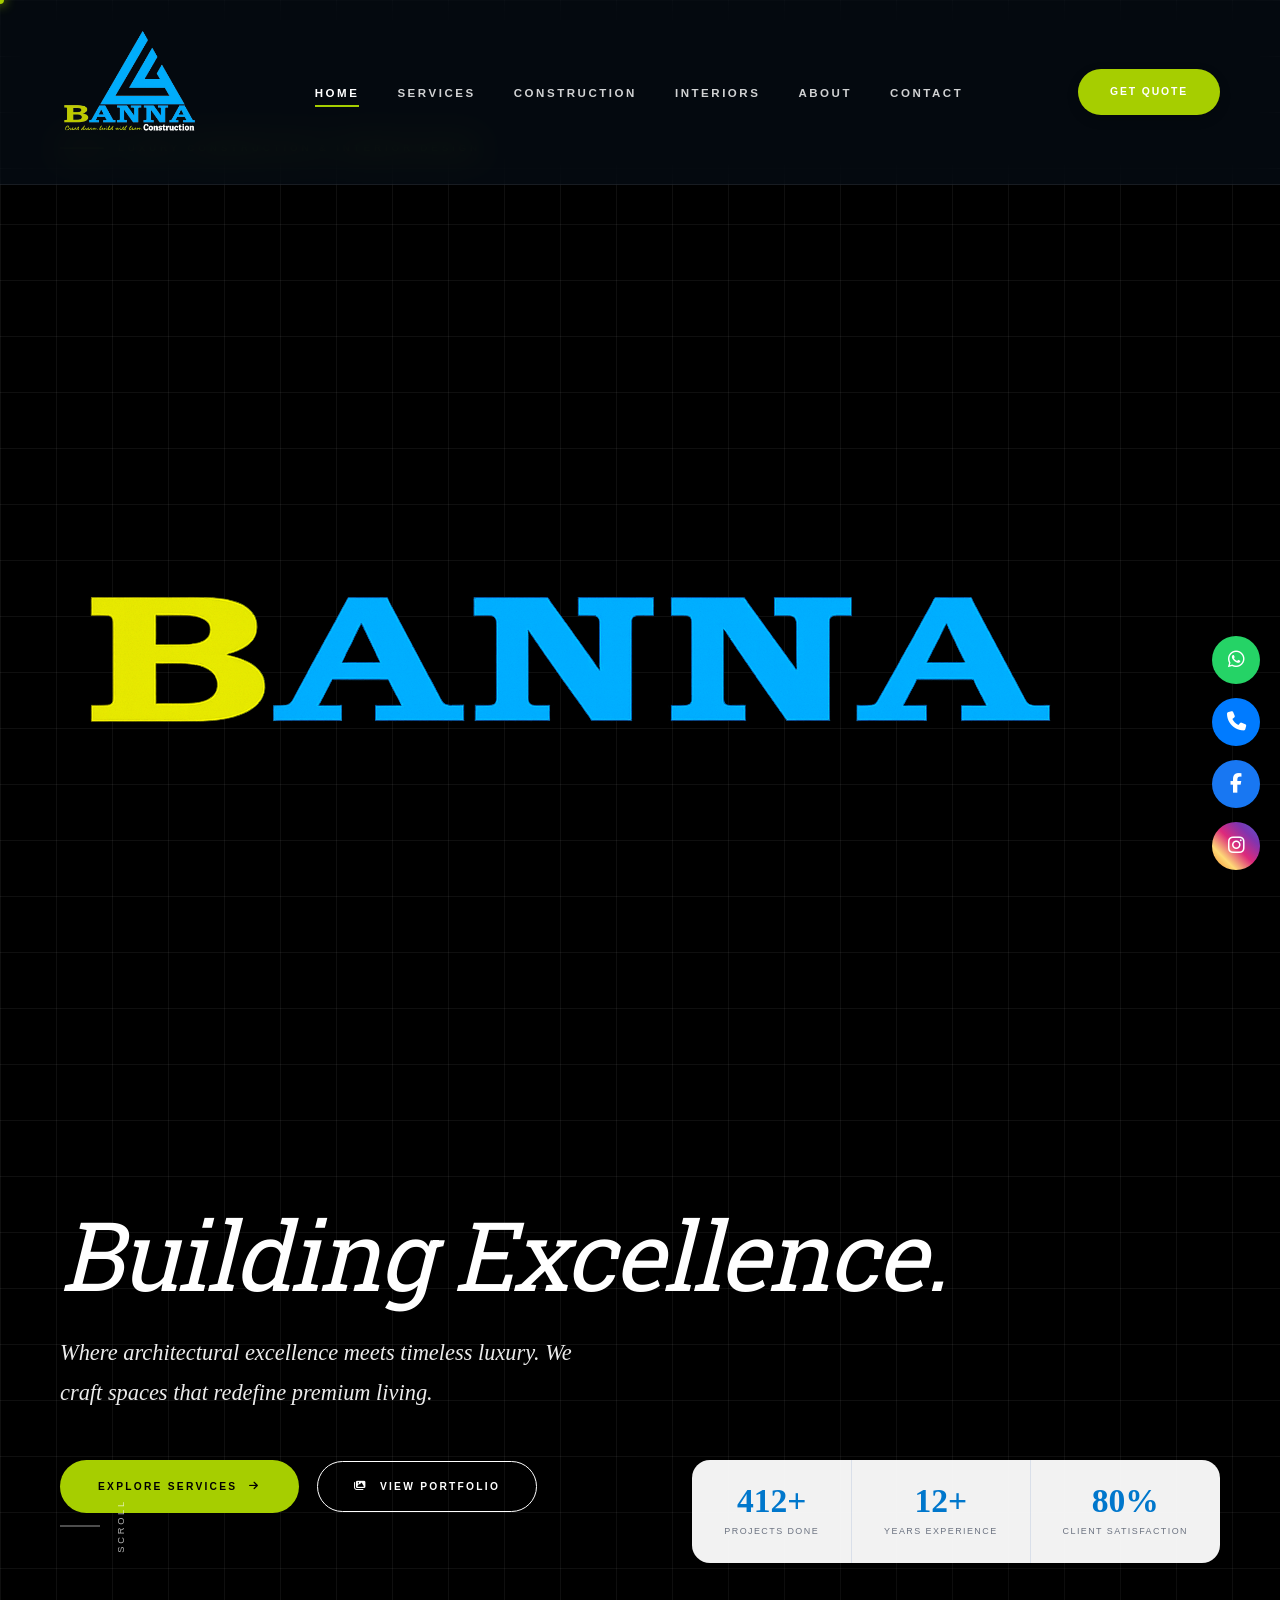
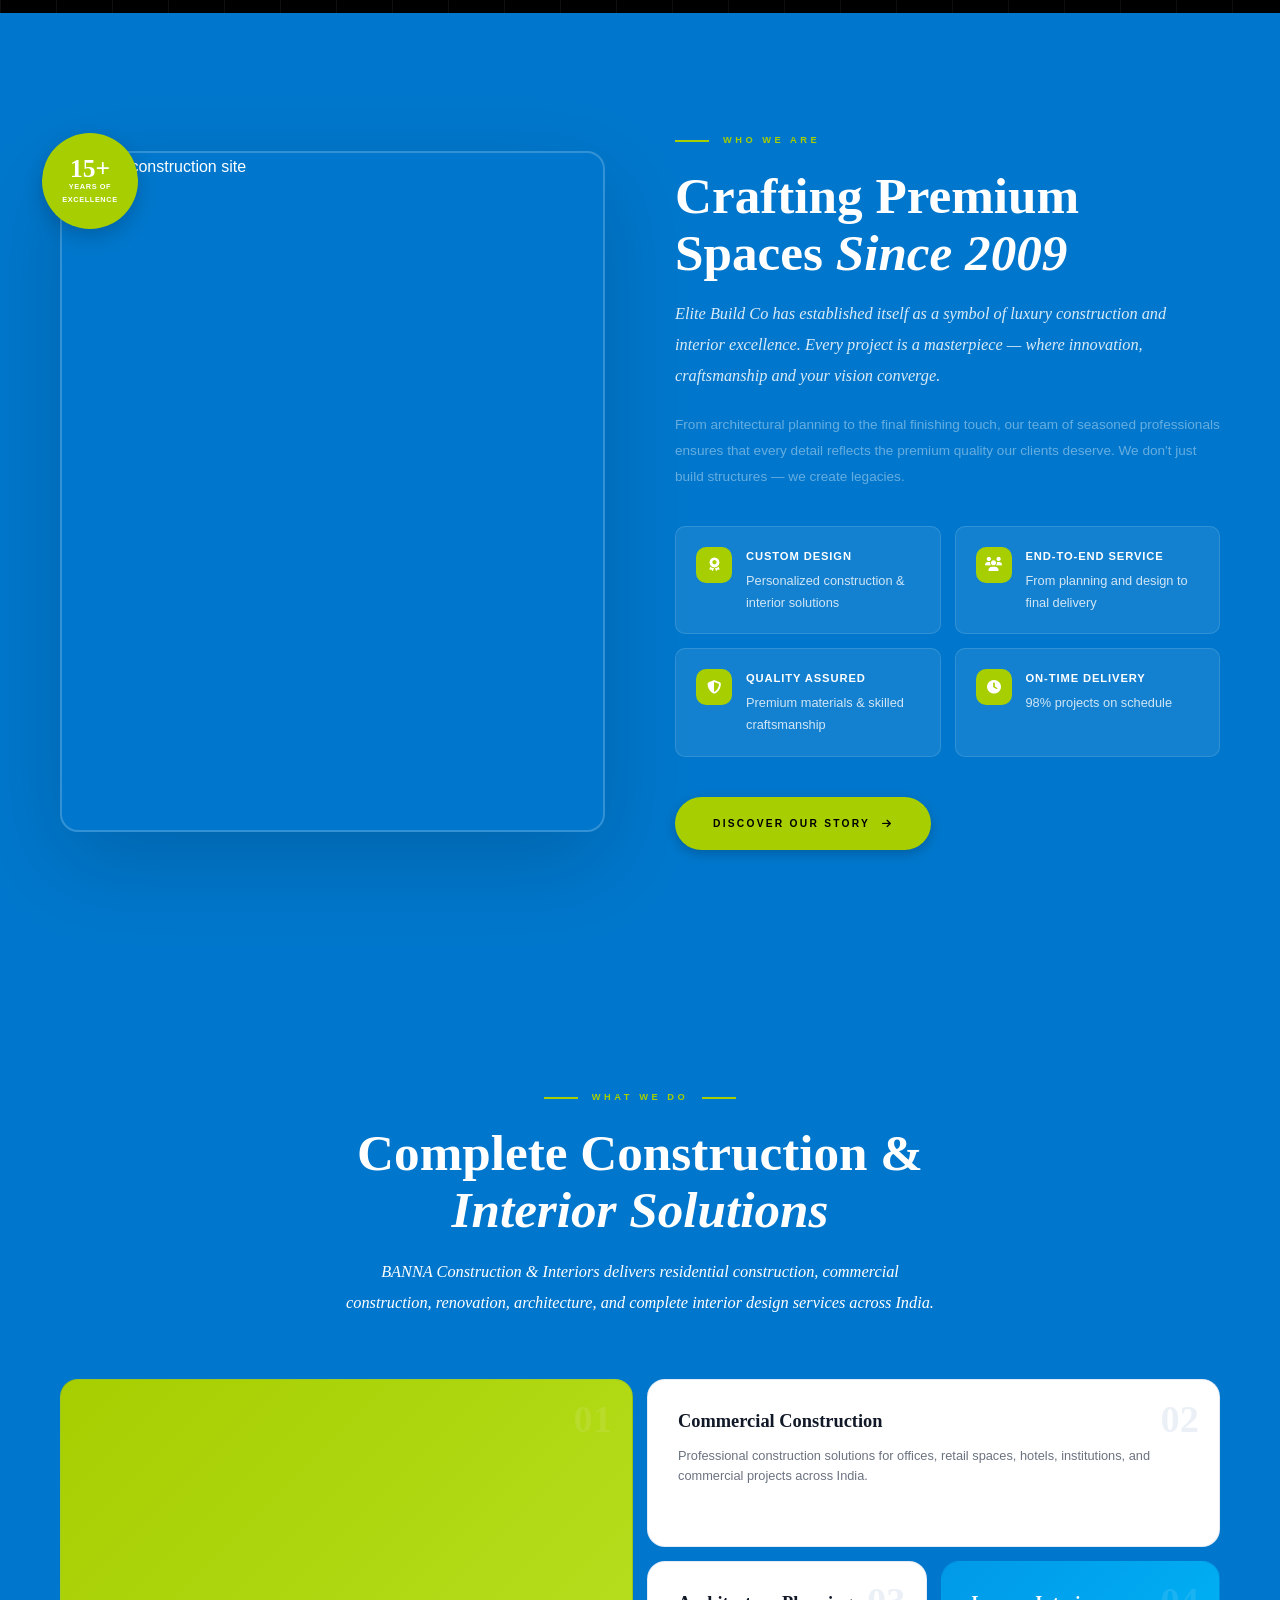
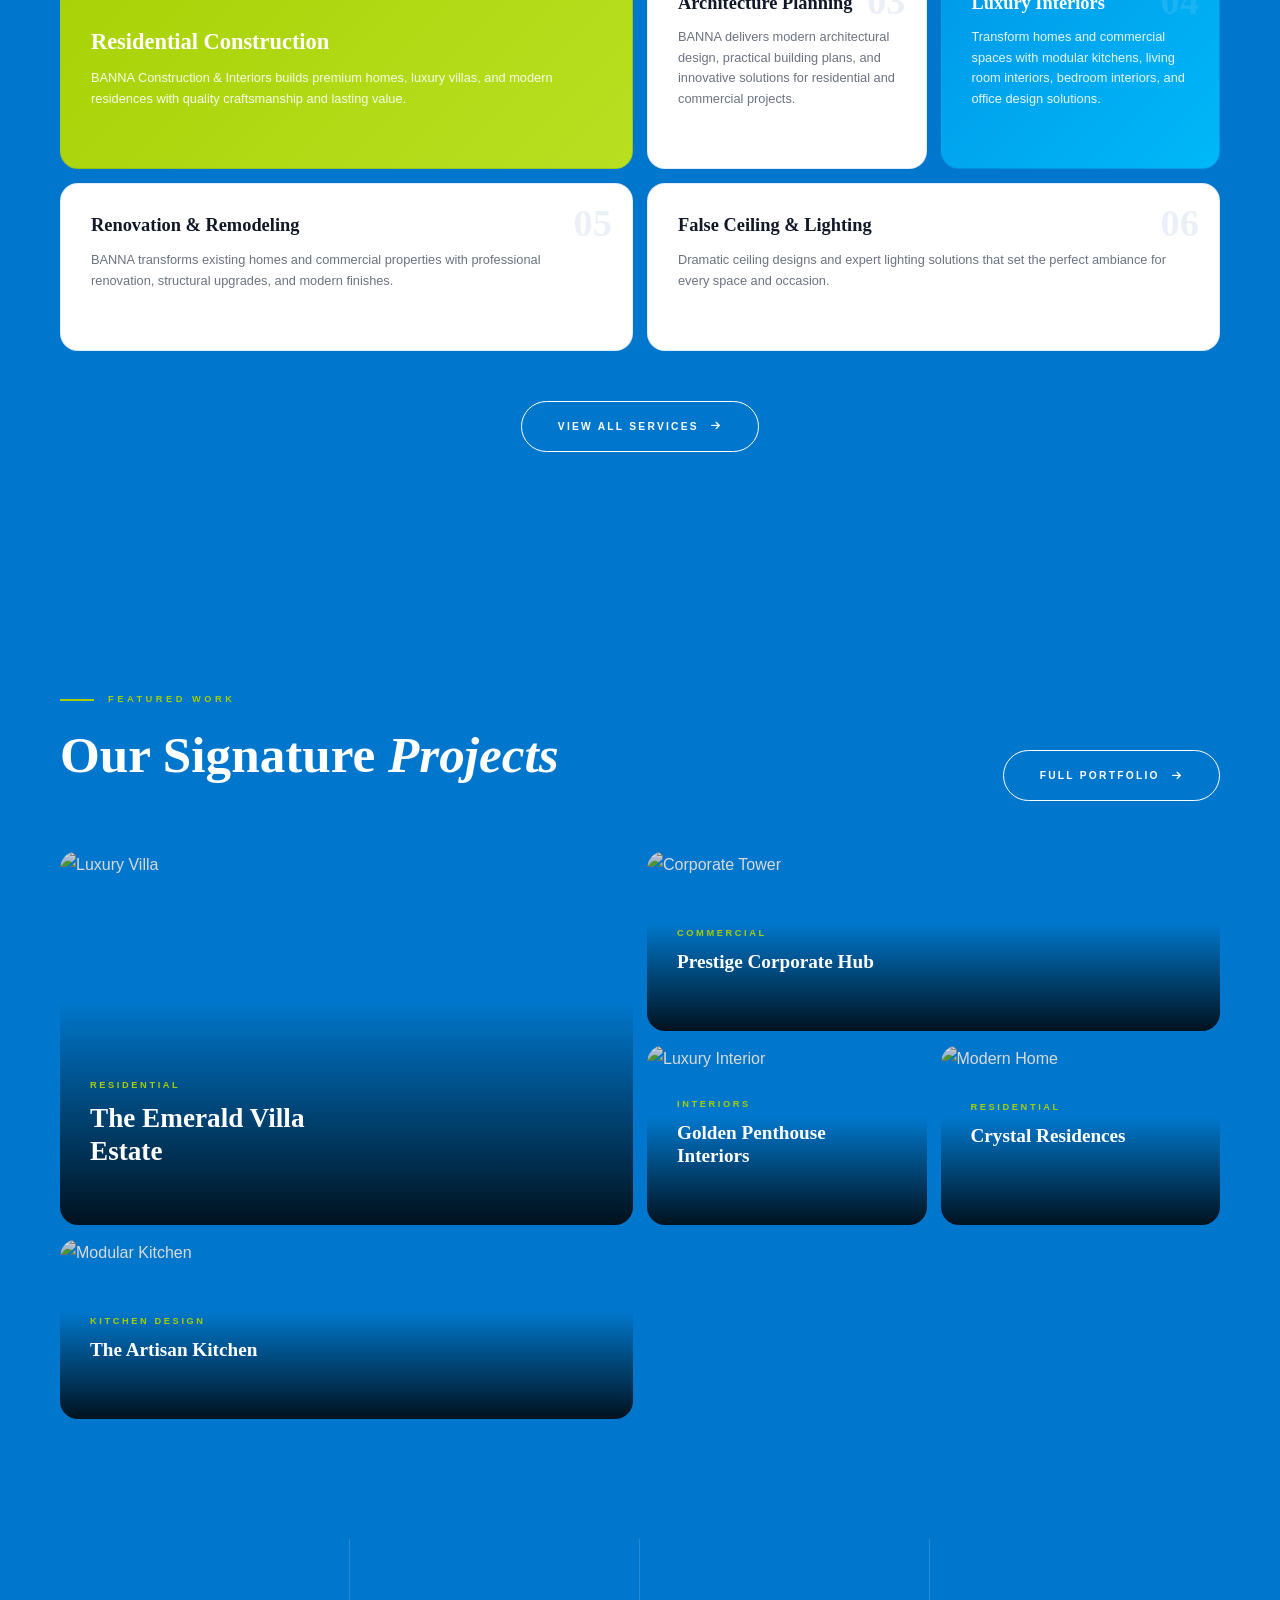
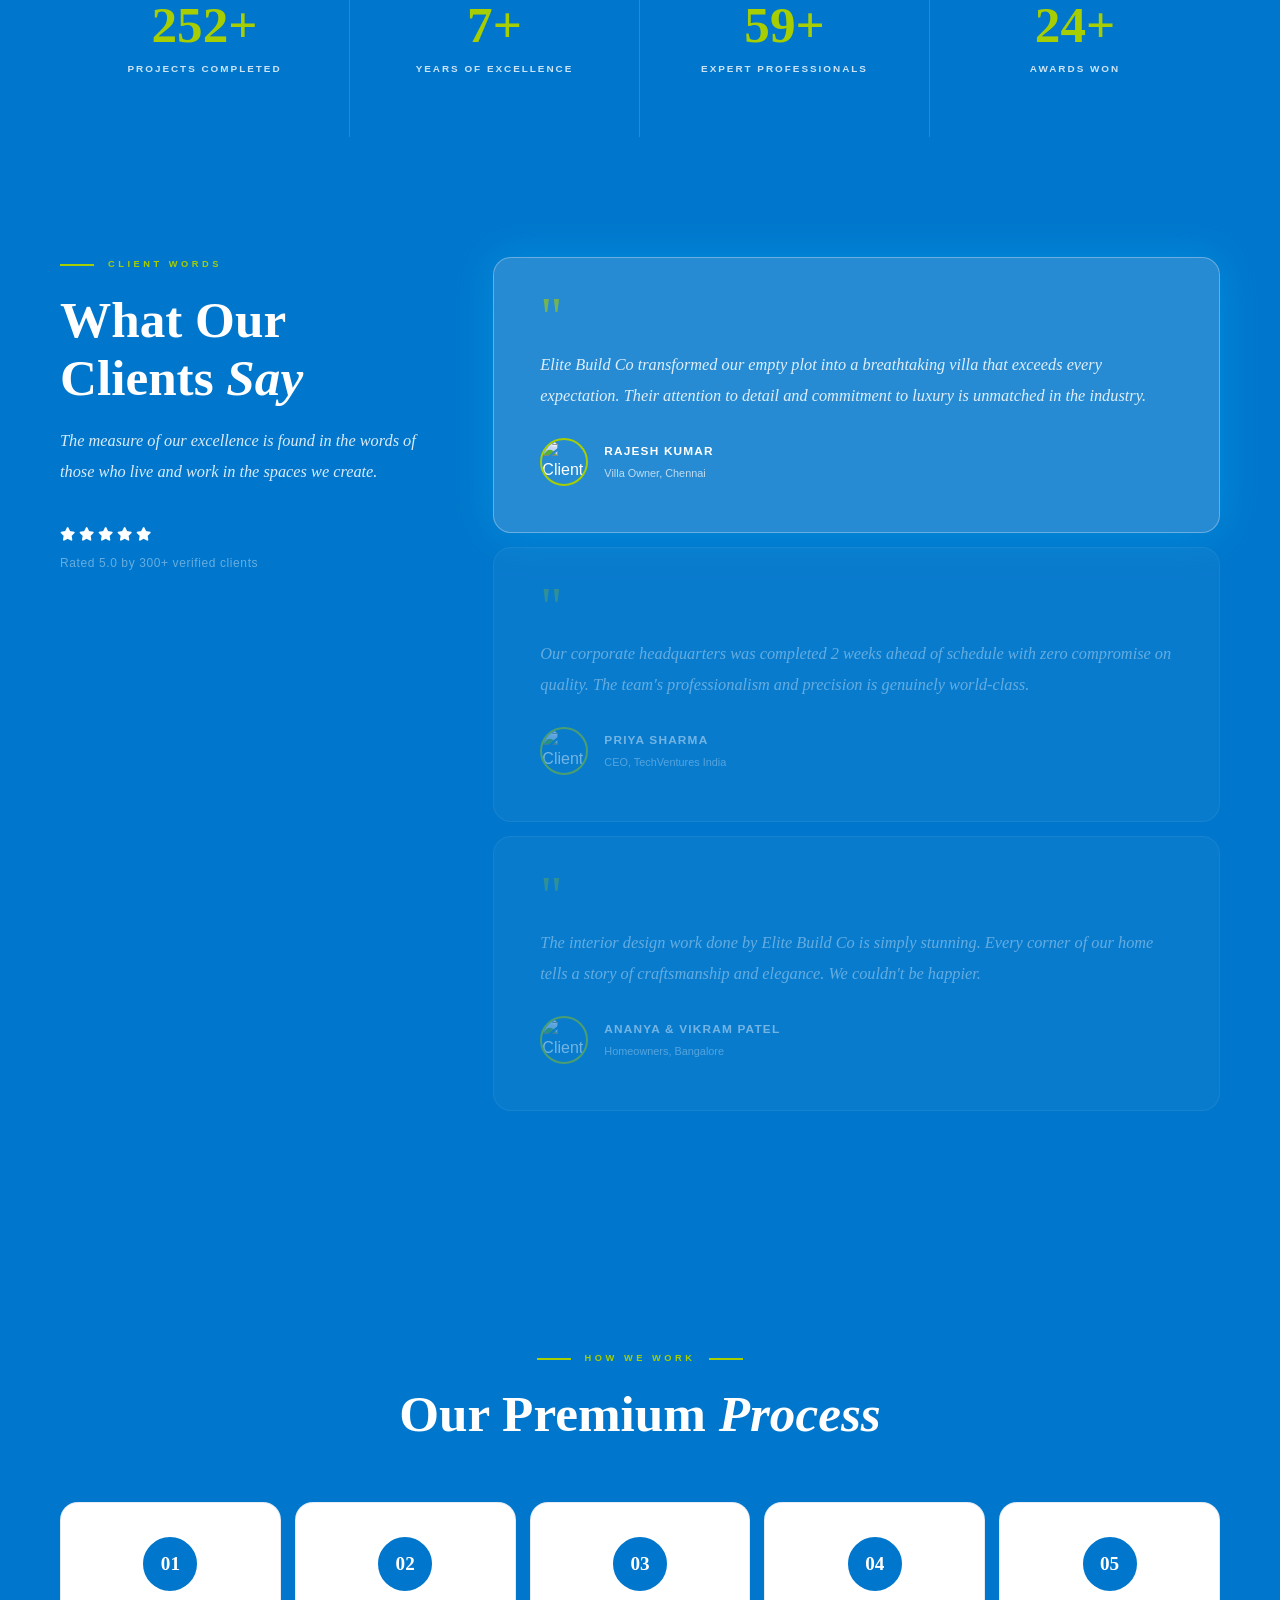
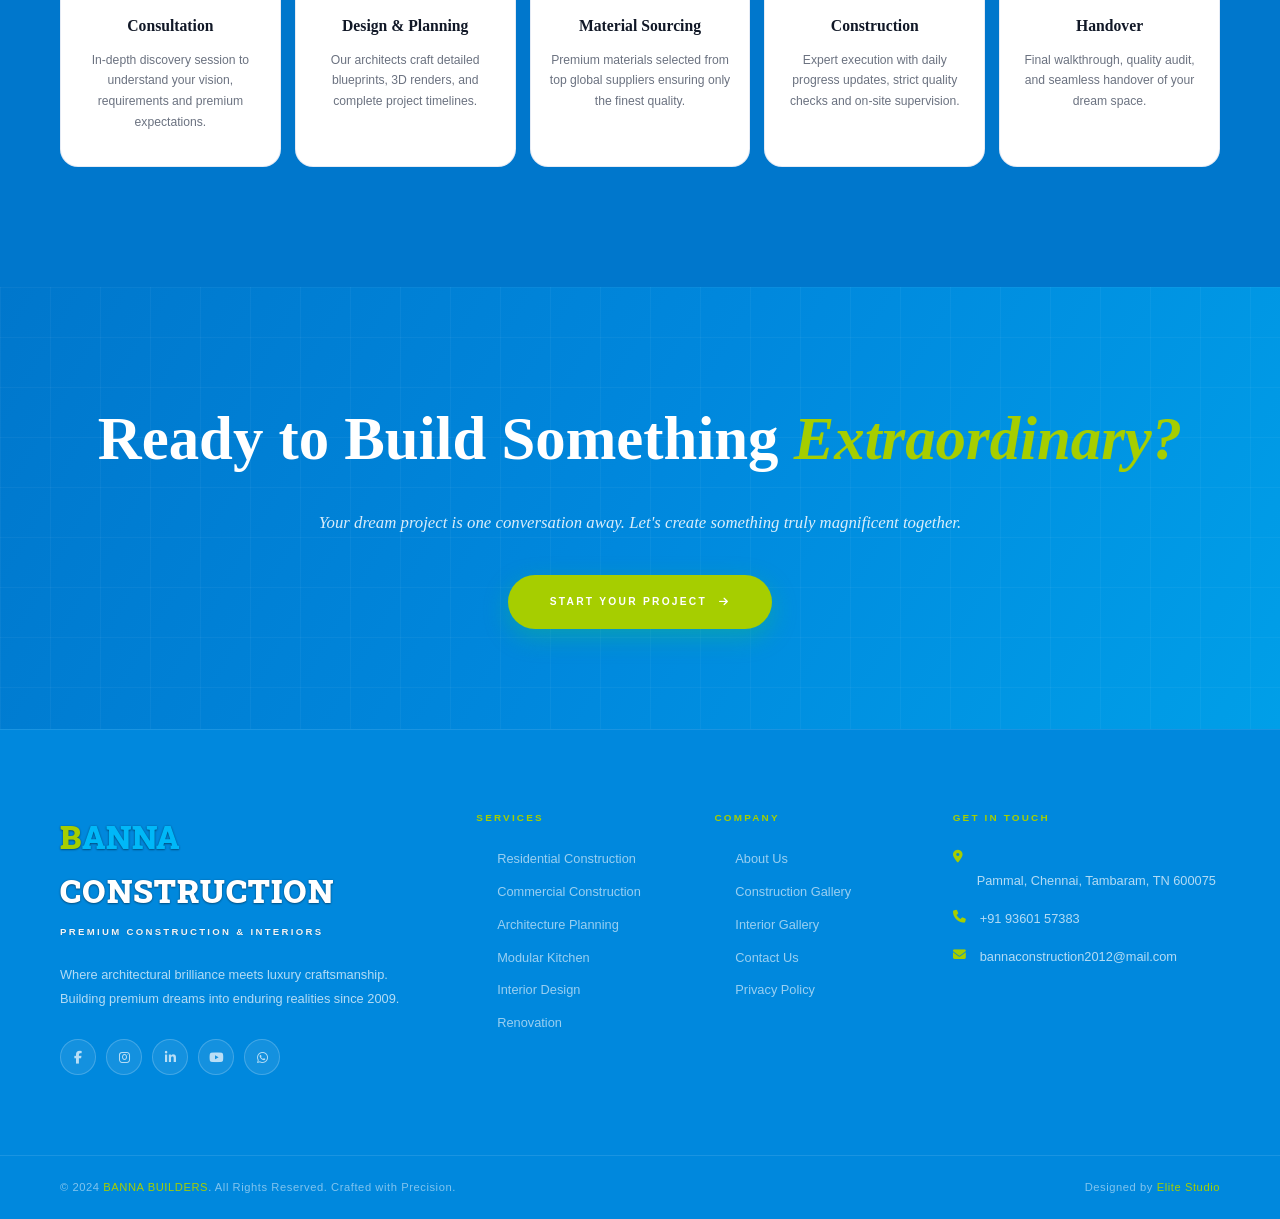
==== commit a101ee6e: "Update website" ====
--- a/index.html
+++ b/index.html
@@ -5,74 +5,48 @@
   <meta name="viewport" content="width=device-width, initial-scale=1.0" />
   <meta name="description" content="BANNA Construction — Premium Construction & Interior Design. Luxury residential, commercial construction and world-class interior solutions." />
   <title>BANNA | Premium Construction</title>
- <link rel="stylesheet" href="styles.css" />
+  <link rel="stylesheet" href="styles.css" />
   <link rel="stylesheet" href="https://cdnjs.cloudflare.com/ajax/libs/font-awesome/6.5.0/css/all.min.css" />
- <link href="https://fonts.googleapis.com/css2?family=Cinzel:wght@700;800;900&display=swap" rel="stylesheet">
+  <link href="https://fonts.googleapis.com/css2?family=Cinzel:wght@700;800;900&display=swap" rel="stylesheet">
 </head>
 <body>
 
   <!-- Cursor -->
   <div class="cursor"></div>
  
-  
   <!-- Floating Social Icons -->
 <div class="social-sidebar">
-  <a href="https://wa.me/919360157383"
-   target="_blank"
-   rel="noopener noreferrer"
-   class="social-icon-btn whatsapp-icon"
-   title="WhatsApp">
+  <a href="https://wa.me/919360157383" target="_blank" rel="noopener noreferrer" class="social-icon-btn whatsapp-icon" title="WhatsApp">
     <i class="fab fa-whatsapp"></i>
-</a>
+  </a>
   <a href="tel:+91 93601 57383" class="social-icon-btn call-icon" title="Call Us">
     <i class="fa fa-phone"></i>
   </a>
- <a href="https://www.facebook.com/share/1GmGTBw8PC/"
-   target="_blank"
-   rel="noopener noreferrer"
-   class="social-icon-btn facebook-icon"
-   title="BANNA Construction Facebook">
+  <a href="https://www.facebook.com/share/1GmGTBw8PC/" target="_blank" rel="noopener noreferrer" class="social-icon-btn facebook-icon" title="BANNA Construction Facebook">
     <i class="fab fa-facebook-f"></i>
-</a>
-
-  <a href="https://www.instagram.com/banna_construction_2012?igsh=bWp3MjBzbDZpbXY4"
-   target="_blank"
-   rel="noopener noreferrer"
-   class="social-icon-btn instagram-icon"
-   title="BANNA Construction Instagram">
+  </a>
+  <a href="https://www.instagram.com/banna_construction_2012?igsh=bWp3MjBzbDZpbXY4" target="_blank" rel="noopener noreferrer" class="social-icon-btn instagram-icon" title="BANNA Construction Instagram">
     <i class="fab fa-instagram"></i>
   </a>
 </div>
 
 <div id="loader">
-
     <div class="loader-logo">
-        <img src="images/logo1.png"
-             alt="Banna Construction"
-             class="loader-company-logo">
-    </div>
-
-    
+        <img src="images/logo1.png" alt="Banna Construction" class="loader-company-logo">
+    </div>
     <div class="loader-bar"></div>
-
     <div class="loader-percent">0%</div>
-
 </div>
 
   <!-- Scroll Top -->
   <button id="scrollTop" aria-label="Scroll to top"><i class="fa fa-arrow-up"></i></button>
 
-<!-- ============================================================
-     NAVBAR
-============================================================ -->
+<!-- NAVBAR -->
 <nav class="navbar">
-
-  <!-- Company Logo -->
   <a href="index.html" class="nav-logo">
     <img src="images/logo1.png" alt="Banna Construction Logo" class="company-logo">
   </a>
 
-  <!-- Navigation Menu -->
   <ul class="nav-menu">
     <li><a href="index.html" class="nav-link">Home</a></li>
     <li><a href="services.html" class="nav-link">Services</a></li>
@@ -82,24 +56,19 @@
     <li><a href="contact.html" class="nav-link">Contact</a></li>
   </ul>
 
-  <!-- CTA Button -->
   <a href="contact.html" class="nav-cta">Get Quote</a>
 
-  <!-- Mobile Menu -->
   <div class="nav-hamburger">
     <span></span>
     <span></span>
     <span></span>
   </div>
-
 </nav>
 
-
-
-  <!-- ============================================================
-       HERO
-       ============================================================ -->
-  <section class="hero">
+<div class="nav-overlay"></div>
+
+<!-- HERO -->
+<section class="hero">
     <div class="hero-bg"></div>
     <div class="hero-grid"></div>
     <div class="hero-img-overlay"></div>
@@ -110,10 +79,7 @@
         <span class="hero-eyebrow-text">Luxury Construction & Interior Design</span>
       </div>
       <h1 class="hero-title">
-        <img src="images/bannna.png"
-             alt="BANNA"
-             class="hero-banna-logo">
-
+        <img src="images/bannna.png" alt="BANNA" class="hero-banna-logo">
         <span class="hero-title-accent">Building Excellence.</span>
       </h1>
       <p class="hero-subtitle">
@@ -150,18 +116,14 @@
       <div class="hero-scroll-line"></div>
       <span class="hero-scroll-text">Scroll</span>
     </div>
-  </section>
-
-  <!-- ============================================================
-       ABOUT PREVIEW
-       ============================================================ -->
-  <section class="about-preview">
+</section>
+
+<!-- ABOUT PREVIEW -->
+<section class="about-preview">
     <div class="container">
       <div class="about-preview-inner">
         <div class="about-img-block reveal-left">
-          <img class="about-img-main"
-            src="https://images.unsplash.com/photo-1503387762-592deb58ef4e?w=800&q=80"
-            alt="Luxury construction site" />
+          <img class="about-img-main" src="https://images.unsplash.com/photo-1503387762-592deb58ef4e?w=800&q=80" alt="Luxury construction site" />
          
           <div class="about-img-badge">
             <span class="badge-num">15+</span>
@@ -219,12 +181,10 @@
         </div>
       </div>
     </div>
-  </section>
-
-  <!-- ============================================================
-       SERVICES PREVIEW
-       ============================================================ -->
-  <section class="services-preview">
+</section>
+
+<!-- SERVICES PREVIEW -->
+<section class="services-preview">
     <div class="container">
       <div style="text-align:center;max-width:700px;margin:0 auto;" class="reveal">
         <div class="section-label" style="justify-content:center;">
@@ -241,42 +201,36 @@
       <div class="services-grid">
         <div class="service-card card-residential reveal delay-1">
           <span class="service-num">01</span>
-          <div class="service-icon"><i class="fa fa-building"></i></div>
           <h3 class="service-title">Residential Construction</h3>
           <p class="service-desc">BANNA Construction & Interiors builds premium homes, luxury villas, and modern residences with quality craftsmanship and lasting value.</p>
           <a href="services.html" class="service-link"><span>Explore</span> <i class="fa fa-arrow-right"></i></a>
         </div>
         <div class="service-card card-commercial reveal delay-2">
           <span class="service-num">02</span>
-          <div class="service-icon"><i class="fa fa-city"></i></div>
           <h3 class="service-title">Commercial Construction</h3>
           <p class="service-desc">Professional construction solutions for offices, retail spaces, hotels, institutions, and commercial projects across India.</p>
           <a href="services.html" class="service-link"><span>Explore</span> <i class="fa fa-arrow-right"></i></a>
         </div>
         <div class="service-card card-architecture reveal delay-3">
           <span class="service-num">03</span>
-          <div class="service-icon"><i class="fa fa-drafting-compass"></i></div>
           <h3 class="service-title">Architecture Planning</h3>
           <p class="service-desc">BANNA delivers modern architectural design, practical building plans, and innovative solutions for residential and commercial projects.</p>
           <a href="services.html" class="service-link"><span>Explore</span> <i class="fa fa-arrow-right"></i></a>
         </div>
         <div class="service-card card-luxury reveal delay-2">
           <span class="service-num">04</span>
-          <div class="service-icon"><i class="fa fa-couch"></i></div>
           <h3 class="service-title">Luxury Interiors</h3>
           <p class="service-desc">Transform homes and commercial spaces with modular kitchens, living room interiors, bedroom interiors, and office design solutions.</p>
           <a href="services.html" class="service-link"><span>Explore</span> <i class="fa fa-arrow-right"></i></a>
         </div>
         <div class="service-card card-renovation reveal delay-3">
           <span class="service-num">05</span>
-          <div class="service-icon"><i class="fa fa-tools"></i></div>
           <h3 class="service-title">Renovation & Remodeling</h3>
           <p class="service-desc">BANNA transforms existing homes and commercial properties with professional renovation, structural upgrades, and modern finishes.</p>
           <a href="services.html" class="service-link"><span>Explore</span> <i class="fa fa-arrow-right"></i></a>
         </div>
         <div class="service-card card-lighting reveal delay-4">
           <span class="service-num">06</span>
-          <div class="service-icon"><i class="fa fa-lightbulb"></i></div>
           <h3 class="service-title">False Ceiling & Lighting</h3>
           <p class="service-desc">Dramatic ceiling designs and expert lighting solutions that set the perfect ambiance for every space and occasion.</p>
           <a href="services.html" class="service-link"><span>Explore</span> <i class="fa fa-arrow-right"></i></a>
@@ -290,12 +244,10 @@
         </a>
       </div>
     </div>
-  </section>
-
-  <!-- ============================================================
-       FEATURED PROJECTS
-       ============================================================ -->
-  <section class="projects">
+</section>
+
+<!-- FEATURED PROJECTS -->
+<section class="projects">
     <div class="container">
       <div class="projects-header reveal">
         <div>
@@ -313,9 +265,7 @@
 
       <div class="projects-grid">
         <div class="project-card">
-          <img class="project-img"
-            src="https://images.unsplash.com/photo-1600596542815-ffad4c1539a9?w=1200&q=80"
-            alt="Luxury Villa" />
+          <img class="project-img" src="https://images.unsplash.com/photo-1600596542815-ffad4c1539a9?w=1200&q=80" alt="Luxury Villa" />
           <div class="project-overlay">
             <span class="project-category">Residential</span>
             <h3 class="project-name">The Emerald Villa<br />Estate</h3>
@@ -324,9 +274,7 @@
           <div class="project-arrow"><i class="fa fa-arrow-up-right-from-square"></i></div>
         </div>
         <div class="project-card">
-          <img class="project-img"
-            src="https://images.unsplash.com/photo-1486325212027-8081e485255e?w=800&q=80"
-            alt="Corporate Tower" />
+          <img class="project-img" src="https://images.unsplash.com/photo-1486325212027-8081e485255e?w=800&q=80" alt="Corporate Tower" />
           <div class="project-overlay">
             <span class="project-category">Commercial</span>
             <h3 class="project-name">Prestige Corporate Hub</h3>
@@ -335,9 +283,7 @@
           <div class="project-arrow"><i class="fa fa-arrow-up-right-from-square"></i></div>
         </div>
         <div class="project-card">
-          <img class="project-img"
-            src="https://images.unsplash.com/photo-1600210492493-0946911123ea?w=800&q=80"
-            alt="Luxury Interior" />
+          <img class="project-img" src="https://images.unsplash.com/photo-1600210492493-0946911123ea?w=800&q=80" alt="Luxury Interior" />
           <div class="project-overlay">
             <span class="project-category">Interiors</span>
             <h3 class="project-name">Golden Penthouse Interiors</h3>
@@ -346,9 +292,7 @@
           <div class="project-arrow"><i class="fa fa-arrow-up-right-from-square"></i></div>
         </div>
         <div class="project-card">
-          <img class="project-img"
-            src="https://images.unsplash.com/photo-1600607687939-ce8a6f349479?w=800&q=80"
-            alt="Modern Home" />
+          <img class="project-img" src="https://images.unsplash.com/photo-1600607687939-ce8a6f349479?w=800&q=80" alt="Modern Home" />
           <div class="project-overlay">
             <span class="project-category">Residential</span>
             <h3 class="project-name">Crystal Residences</h3>
@@ -357,9 +301,7 @@
           <div class="project-arrow"><i class="fa fa-arrow-up-right-from-square"></i></div>
         </div>
         <div class="project-card">
-          <img class="project-img"
-            src="https://images.unsplash.com/photo-1556909114-f6e7ad7d3136?w=800&q=80"
-            alt="Modular Kitchen" />
+          <img class="project-img" src="https://images.unsplash.com/photo-1556909114-f6e7ad7d3136?w=800&q=80" alt="Modular Kitchen" />
           <div class="project-overlay">
             <span class="project-category">Kitchen Design</span>
             <h3 class="project-name">The Artisan Kitchen</h3>
@@ -369,12 +311,10 @@
         </div>
       </div>
     </div>
-  </section>
-
-  <!-- ============================================================
-       STATISTICS
-       ============================================================ -->
-  <section class="statistics">
+</section>
+
+<!-- STATISTICS -->
+<section class="statistics">
     <div class="container">
       <div class="stats-grid">
         <div class="stat-item reveal">
@@ -395,12 +335,10 @@
         </div>
       </div>
     </div>
-  </section>
-
-  <!-- ============================================================
-       TESTIMONIALS
-       ============================================================ -->
-  <section class="testimonials">
+</section>
+
+<!-- TESTIMONIALS -->
+<section class="testimonials">
     <div class="container">
       <div class="testimonials-inner">
         <div class="reveal">
@@ -460,12 +398,10 @@
         </div>
       </div>
     </div>
-  </section>
-
-  <!-- ============================================================
-       PROCESS TIMELINE
-       ============================================================ -->
-  <section class="process section-pad">
+</section>
+
+<!-- PROCESS TIMELINE -->
+<section class="process section-pad">
     <div class="container">
       <div style="text-align:center;max-width:600px;margin:0 auto;" class="reveal">
         <div class="section-label" style="justify-content:center;">
@@ -503,12 +439,10 @@
         </div>
       </div>
     </div>
-  </section>
-
-  <!-- ============================================================
-       CTA BANNER
-       ============================================================ -->
-  <section class="cta-banner">
+</section>
+
+<!-- CTA BANNER -->
+<section class="cta-banner">
     <div class="container" style="position:relative;z-index:1;">
       <h2 class="cta-title">Ready to Build Something <em style="color:var(--green-deep);">Extraordinary?</em></h2>
       <p class="cta-sub">Your dream project is one conversation away. Let's create something truly magnificent together.</p>
@@ -517,19 +451,17 @@
         <i class="fa fa-arrow-right"></i>
       </a>
     </div>
-  </section>
-
-  <!-- ============================================================
-       FOOTER
-       ============================================================ -->
-  <footer class="footer">
+</section>
+
+<!-- FOOTER -->
+<footer class="footer">
     <div class="container">
       <div class="footer-top">
         <div>
          <div class="footer-brand-logo">
-    <span class="logo-b">B</span><span class="logo-anna">ANNA</span>
-    <span class="logo-construction">CONSTRUCTION</span>
-</div>
+            <span class="logo-b">B</span><span class="logo-anna">ANNA</span>
+            <span class="logo-construction">CONSTRUCTION</span>
+        </div>
           <div class="footer-brand-sub">Premium Construction & Interiors</div>
           <p class="footer-desc">Where architectural brilliance meets luxury craftsmanship. Building premium dreams into enduring realities since 2009.</p>
           <div class="footer-social">
@@ -588,8 +520,8 @@
       <p class="footer-copy">© 2024 <span>BANNA BUILDERS</span>. All Rights Reserved. Crafted with Precision.</p>
       <p class="footer-copy">Designed by <span>Elite Studio</span></p>
     </div>
-  </footer>
-
-  <script src="script.js"></script>
+</footer>
+
+<script src="script.js"></script>
 </body>
 </html>
--- a/styles.css
+++ b/styles.css
@@ -1,36 +1,25 @@
 /* ============================================================
-   ELITE BUILD CO — BLUE-DOMINATED LIGHT THEME
-   PALETTE: 50% BLUE (Dominant) · 30% White (Secondary) · 20% Green (Accent)
-   LAYOUT SYSTEM: Bento Grid
+   BANNA CONSTRUCTION — COMPLETE STYLESHEET
+   RESPONSIVE DESIGN WITH MOBILE FIRST APPROACH
    ============================================================ */
 
 @import url('https://fonts.googleapis.com/css2?family=Roboto+Slab:wght@800;900&display=swap');
 
-/* ============================================================
-   CSS VARIABLES - BLUE-DOMINATED LIGHT THEME
-   ============================================================ */
 :root {
- /* ============================================================
-   BRAND BLUE (Matches BANNA Logo)
-   ============================================================ */
-
---blue-deep: #0077CC;            /* Main website background */
---blue-navy: #0088DD;            /* Dark sections */
---blue-navy-2: #0099E8;          /* Cards */
---blue-bright: #00B8F8;          /* Exact logo blue */
---blue-light: #35C7FF;           /* Hover */
---blue-accent: #009FE8;          /* Buttons & highlights */
-
---blue-pale: rgba(0, 184, 248, 0.08);
---blue-glow: rgba(0, 184, 248, 0.35);
-
-  /* GREEN — 20% (Accent) */
+  --blue-deep: #0077CC;
+  --blue-navy: #0088DD;
+  --blue-navy-2: #0099E8;
+  --blue-bright: #00B8F8;
+  --blue-light: #35C7FF;
+  --blue-accent: #009FE8;
+  --blue-pale: rgba(0, 184, 248, 0.08);
+  --blue-glow: rgba(0, 184, 248, 0.35);
+
   --green: #A6CE00;
   --green-mid: #E0F9F2;
   --green-deep: #A6CE00;
   --green-glow: rgba(166, 206, 0, 1);
 
-  /* WHITE — 30% (Secondary backgrounds & cards) */
   --white: #FFFFFF;
   --off-white: #F9FAFB;
   --white-95: rgba(255,255,255,0.95);
@@ -39,16 +28,16 @@
   --white-45: rgba(255,255,255,0.45);
   --white-25: rgba(255,255,255,0.25);
   --white-10: rgba(255,255,255,0.08);
+  --white-40: rgba(255,255,255,0.40);
   
-  /* Text colors */
-  --ink: #FFFFFF;                  /* White text on blue */
+  --ink: #FFFFFF;
   --ink-65: rgba(255,255,255,0.65);
   --ink-45: rgba(255,255,255,0.45);
-  --text-dark: #111827;            /* Dark text on white cards */
-  --text-light: #6B7280;           /* Gray text on white cards */
+  --text-dark: #111827;
+  --text-light: #6B7280;
   --black: #003D99;
   --black-soft: #004DAA;
-  --black-card: #FFFFFF;           /* White cards on blue bg */
+  --black-card: #FFFFFF;
 
   --shadow-soft: 0 20px 60px rgba(0,0,0,0.12);
   --shadow-deep: 0 30px 90px rgba(0,0,0,0.16);
@@ -63,9 +52,6 @@
   --radius-sm: 10px;
 }
 
-/* ============================================================
-   KEYFRAMES
-   ============================================================ */
 @keyframes twinkle { 0%,100% { opacity: .65; } 50% { opacity: 1; } }
 @keyframes shimmer { 0% { background-position: -1000px 0; } 100% { background-position: 1000px 0; } }
 @keyframes glowPulse { 0%,100% { box-shadow: 0 0 18px var(--blue-glow);} 50% { box-shadow: 0 0 38px var(--blue-glow);} }
@@ -73,15 +59,13 @@
 @keyframes loaderSweep { to { left: 100%; } }
 @keyframes scrollPulse { to { left: 200%; } }
 @keyframes fadeUp { from { opacity:0; transform: translateY(24px);} to { opacity:1; transform: translateY(0);} }
-
-/* ============================================================
-   RESET / BASE
-   ============================================================ */
+@keyframes loaderLogo { 0%{ transform:scale(1); } 50%{ transform:scale(1.05); } 100%{ transform:scale(1); } }
+
 *, *::before, *::after { margin:0; padding:0; box-sizing:border-box; }
 html { scroll-behavior: smooth; font-size: 16px; }
 body {
-  background: var(--blue-deep);    /* BLUE DOMINATED */
-  color: var(--ink);               /* White text on blue */
+  background: var(--blue-deep);
+  color: var(--ink);
   font-family: var(--font-body);
   font-weight: 300;
   line-height: 1.7;
@@ -108,13 +92,13 @@
   transition: var(--transition);
 }
 .social-icon-btn:hover { transform: scale(1.15); }
-.whatsapp-icon { background: var(--green); }
+.whatsapp-icon { background: #25D366; }
 .whatsapp-icon:hover { box-shadow: 0 0 30px var(--green-glow); }
-.call-icon { background: var(--blue-bright); }
+.call-icon { background: #007BFF; }
 .call-icon:hover { box-shadow: 0 0 30px var(--blue-glow); }
-.facebook-icon { background: var(--blue-bright); }
+.facebook-icon { background: #1877F2; }
 .facebook-icon:hover { box-shadow: 0 0 30px var(--blue-glow); }
-.instagram-icon { background: var(--blue-bright); }
+.instagram-icon { background: linear-gradient(45deg, #F58529, #FEDA77, #DD2A7B, #8134AF, #515BD4); }
 .instagram-icon:hover { box-shadow: 0 0 30px var(--blue-glow); }
 
 @media (max-width:768px){ .social-sidebar{right:14px;bottom:18px;gap:10px;} .social-icon-btn{width:42px;height:42px;font-size:1.05rem;} }
@@ -143,13 +127,6 @@
     height:auto;
     object-fit:contain;
     animation:loaderLogo 2s ease-in-out infinite;
-
-}
-
-@keyframes loaderLogo{
-  0%{ transform:scale(1); }
-  50%{ transform:scale(1.05); }
-  100%{ transform:scale(1); }
 }
 
 .loader-bar { width:200px; height:2px; background:rgba(255,255,255,0.15); position:relative; overflow:hidden; }
@@ -164,51 +141,33 @@
 #scrollTop:hover { background:var(--green); box-shadow:0 0 35px var(--green-glow); }
 
 /* ============================================================
-   PREMIUM GLASS NAVBAR
-   ============================================================ */
-
+   NAVBAR
+   ============================================================ */
 .navbar{
     position:fixed;
     top:0;
     left:0;
     right:0;
     z-index:9000;
-
     display:flex;
     justify-content:space-between;
     align-items:center;
-
     padding:22px 60px;
-
     background:rgba(10,20,35,0.45);
     backdrop-filter:blur(18px);
     -webkit-backdrop-filter:blur(18px);
-
     border-bottom:1px solid rgba(255,255,255,0.08);
-
     transition:all .4s ease;
 }
 
-/* When user scrolls */
-
 .navbar.scrolled{
-
     padding:16px 60px;
-
     background:rgba(10,20,35,0.78);
-
     backdrop-filter:blur(22px);
     -webkit-backdrop-filter:blur(22px);
-
     border-bottom:1px solid rgba(255,255,255,.10);
-
-    box-shadow:
-        0 10px 35px rgba(0,0,0,.25);
-}
-
-/* =========================
-   Logo
-========================= */
+    box-shadow:0 10px 35px rgba(0,0,0,.25);
+}
 
 .company-logo{
     width:140px;
@@ -218,10 +177,6 @@
 .company-logo:hover{
     transform:scale(1.05);
 }
-
-/* =========================
-   Navigation
-========================= */
 
 .nav-menu{
     display:flex;
@@ -230,117 +185,85 @@
 }
 
 .nav-link{
-
     position:relative;
-
     font-size:.72rem;
     font-weight:600;
-
     letter-spacing:.22em;
     text-transform:uppercase;
-
     color:rgba(255,255,255,.82);
-
     transition:.35s ease;
 }
 
 .nav-link:hover{
-
     color:#ffffff;
-
 }
 
 .nav-link::after{
-
     content:"";
-
     position:absolute;
-
     left:0;
     bottom:-8px;
-
     width:0%;
     height:2px;
-
     background:#A6CE00;
-
     transition:.35s ease;
 }
 
 .nav-link:hover::after,
 .nav-link.active::after{
-
     width:100%;
 }
 
 .nav-link.active{
-
     color:#ffffff;
 }
 
-/* =========================
-   Get Quote Button
-========================= */
-
 .nav-cta{
-
     display:inline-flex;
     align-items:center;
     justify-content:center;
-
     padding:14px 32px;
-
     border-radius:999px;
-
     background:#A6CE00;
-
     color:#fff;
-
     font-size:.65rem;
     font-weight:700;
-
     letter-spacing:.18em;
     text-transform:uppercase;
-
     transition:.35s ease;
-
     box-shadow: 0 4px 12px rgba(0, 0, 0, 0.20);
 }
 
 .nav-cta:hover{
-
-    background:#A6CE00;
-
     transform:translateY(-3px);
-
     box-shadow: 0 6px 16px rgba(0, 0, 0, 0.25);
 }
 
-/* =========================
-   Hamburger
-========================= */
-
 .nav-hamburger{
-
     display:none;
     flex-direction:column;
     gap:5px;
 }
 
 .nav-hamburger span{
-
     width:24px;
     height:2px;
-
     background:#ffffff;
-
     transition:.3s;
 }
 
+@media (max-width:768px){
+  .navbar{ padding:16px 24px; }
+  .navbar.scrolled{ padding:14px 24px; }
+  .company-logo{ width:110px; }
+  .nav-menu{display:none;}
+  .nav-cta{display:none;}
+  .nav-hamburger{ display:flex; }
+}
+
 /* ============================================================
    HERO
    ============================================================ */
-
 .hero{
     position:relative;
     min-height:100vh;
@@ -350,12 +273,8 @@
     background:#000;
 }
 
-/* Remove blue overlay */
-.hero-bg{
-    display:none;
-}
-
-/* Keep grid effect */
+.hero-bg{ display:none; }
+
 .hero-grid{
     position:absolute;
     inset:0;
@@ -366,7 +285,6 @@
     z-index:1;
 }
 
-/* SHOW BUILDING IMAGE CLEARLY */
 .hero-img-overlay{
     position:absolute;
     inset:0;
@@ -375,7 +293,6 @@
     z-index:0;
 }
 
-/* Slight dark overlay so white text is readable */
 .hero::before{
     content:"";
     position:absolute;
@@ -383,6 +300,7 @@
     background:rgba(0,0,0,.25);
     z-index:1;
 }
+
 .hero-content {
     position: relative;
     z-index: 2;
@@ -390,7 +308,6 @@
     margin: 0 auto;
     padding: 140px 60px 100px;
     width: 100%;
-
     transform: translateY(-80px);
 }
 
@@ -427,6 +344,9 @@
 .hero-title-accent{
     color:#fff;
     font-style:italic;
+    font-family: 'Roboto Slab', serif !important;
+    font-weight: 400 !important;
+    letter-spacing: -2px !important;
 }
 
 .hero-subtitle{
@@ -451,38 +371,26 @@
     display: inline-flex;
     align-items: center;
     gap: 12px;
-
     background: var(--green);
     color: #000;
-
     font-size: .64rem;
     font-weight: 900;
     letter-spacing: .22em;
     text-transform: uppercase;
-
     padding: 18px 38px;
     border-radius: 999px;
-
     transition: var(--transition);
-
-    /* NORMAL SOFT SHADOW */
     box-shadow: 0 4px 12px rgba(0, 0, 0, 0.20);
 }
 
 .btn-primary:hover {
     background: var(--green);
     color: #fff;
-
     transform: translateY(-2px);
-
-    /* NO BRIGHT GLOW */
     box-shadow: 0 6px 16px rgba(0, 0, 0, 0.25);
 }
 
-.btn-primary span{
-    position:relative;
-    z-index:1;
-}
+.btn-primary span{ position:relative; z-index:1; }
 
 .btn-outline{
     display:inline-flex;
@@ -524,9 +432,7 @@
     border-right:1px solid rgba(0,61,153,.1);
 }
 
-.hero-stat:last-child{
-    border-right:none;
-}
+.hero-stat:last-child{ border-right:none; }
 
 .hero-stat-num{
     font-family:var(--font-display);
@@ -590,8 +496,42 @@
     }
 }
 
-/* ============================================================
-   SECTION COMMON
+@media (max-width:768px){
+    .hero-content{
+        padding:90px 24px 100px !important;
+        transform:none !important;
+        top:0 !important;
+    }
+    .hero-title{
+        margin:0 0 22px 0 !important;
+    }
+    .hero-banna-logo{
+        width: 290px !important;
+        margin: 0 0 12px 0 !important;
+    }
+    .hero-title-accent{
+        font-size: clamp(3rem, 13vw, 4.5rem) !important;
+        margin: 0 !important;
+    }
+    .hero-subtitle{
+        font-size: 1rem !important;
+        margin: 28px 0 32px !important;
+    }
+    .hero-actions{
+        flex-direction: column !important;
+        width: 100% !important;
+    }
+    .hero-actions .btn-primary,
+    .hero-actions .btn-outline{
+        width: 100% !important;
+        justify-content: center !important;
+    }
+    .hero-stats{ display:none; }
+    .hero-scroll{ display:none !important; }
+}
+
+/* ============================================================
+   COMMON SECTIONS
    ============================================================ */
 section { position:relative; overflow:hidden; }
 .container { max-width:1400px; margin:0 auto; padding:0 60px; }
@@ -603,15 +543,17 @@
 .section-title em { font-style:italic; color:var(--white); }
 .section-subtitle { font-family:var(--font-head); font-size:1.02rem; font-weight:300; color:rgba(255,255,255,0.85); font-style:italic; max-width:600px; line-height:1.9; }
 
-/* ============================================================
-   ABOUT PREVIEW (Bento)
+@media (max-width:768px){
+    .container{ padding:0 24px; }
+}
+
+/* ============================================================
+   ABOUT PREVIEW
    ============================================================ */
 .about-preview { background: var(--blue-deep); padding:120px 0; }
 .about-preview-inner { display:grid; grid-template-columns: 1fr 1fr; gap:70px; align-items:center; }
-.about-img-block { position:relative; }
 .about-img-main { width:100%; aspect-ratio:4/5; object-fit:cover; border-radius: var(--radius); filter:brightness(1) saturate(1); box-shadow: var(--shadow-deep); transition:.6s ease; border:2px solid rgba(255,255,255,0.2); }
 .about-img-main:hover { filter:brightness(1.05); }
-.about-img-accent { position:absolute; width:48%; aspect-ratio:1; object-fit:cover; bottom:-36px; right:-36px; border-radius: var(--radius-sm); border:4px solid var(--blue-navy); box-shadow: var(--shadow-soft); }
 .about-img-badge { position:absolute; top:-18px; left:-18px; width:96px; height:96px; background:var(--green); border-radius:50%; display:flex; align-items:center; justify-content:center; flex-direction:column; text-align:center; box-shadow: 0 8px 20px rgba(0, 0, 0, 0.18); }
 .badge-num { font-family:var(--font-display); font-size:1.6rem; font-weight:700; color:#fff; line-height:1; }
 .badge-text { font-size:.46rem; font-weight:700; letter-spacing:.08em; text-transform:uppercase; color:#fff; }
@@ -623,8 +565,12 @@
 .about-feature-text h4 { font-size:.7rem; font-weight:600; letter-spacing:.08em; text-transform:uppercase; color:#fff; margin-bottom:4px; }
 .about-feature-text p { font-size:.8rem; color:rgba(255,255,255,0.8); }
 
-/* ============================================================
-   SERVICES — BENTO GRID (White cards on blue background)
+@media (max-width:900px){
+    .about-preview-inner{ grid-template-columns:1fr; }
+}
+
+/* ============================================================
+   SERVICES — MAIN FIX FOR MOBILE RESPONSIVENESS
    ============================================================ */
 .services-preview { background: var(--blue-deep); padding:120px 0; }
 .services-preview .section-title, .services-preview .section-subtitle { color:#fff; }
@@ -632,15 +578,17 @@
 .services-grid { 
   display:grid; 
   grid-template-columns: repeat(4, 1fr); 
-  grid-auto-rows: 220px; 
+  grid-auto-rows: auto;
   gap:14px; 
   margin-top:60px; 
+  min-height: auto;
 }
 
 .service-card {
+  background: #fff;
   border: 1px solid rgba(0,61,153,0.1);
   border-radius: var(--radius);
-  padding:34px;
+  padding:30px;
   position:relative; 
   overflow:hidden;
   transition: var(--transition);
@@ -648,173 +596,136 @@
   flex-direction:column; 
   justify-content:flex-end;
   color:var(--text-dark);
-}
-
-/* CARD 1 - RESIDENTIAL (GREEN, Large) */
-.service-card.card-residential { 
-  grid-column: span 2; 
-  grid-row: span 2;
-  background: linear-gradient(135deg, #A6CE00 0%, #B8E021 100%);
-  color:#fff;
-}
-
-/* CARD 2 - COMMERCIAL (WHITE) */
-.service-card.card-commercial { 
-  grid-column: span 2;
-  background: #fff;
-  color:var(--text-dark);
-}
-
-/* CARD 3 - ARCHITECTURE (WHITE) */
-.service-card.card-architecture { 
-  grid-column: span 1;
-  background: #fff;
-  color:var(--text-dark);
-}
-
-/* CARD 4 - LUXURY INTERIORS (BLUE) */
-.service-card.card-luxury { 
-  grid-column: span 1;
-  background: linear-gradient(135deg, #0099E8 0%, #00B8F8 100%);
-  color:#fff;
-}
-
-/* CARD 5 - RENOVATION (WHITE) */
-.service-card.card-renovation { 
-  grid-column: span 2;
-  background: #fff;
-  color:var(--text-dark);
-}
-
-/* CARD 6 - FALSE CEILING (WHITE) */
-.service-card.card-lighting { 
-  grid-column: span 2;
-  background: #fff;
-  color:var(--text-dark);
-}
-
-.service-card::after { 
-  content:''; 
-  position:absolute; 
-  inset:0; 
-  background: radial-gradient(circle at var(--mouse-x,50%) var(--mouse-y,50%), rgba(255,255,255,0.08), transparent 60%); 
-  opacity:0; 
-  transition:opacity .3s; 
-}
-
+  min-height: auto;
+  word-wrap: break-word;
+}
+
+.service-card:nth-child(1) { grid-column: span 2; grid-row: span 2; background: linear-gradient(135deg, #A6CE00 0%, #B8E021 100%); color:#fff; }
+.service-card:nth-child(2) { grid-column: span 2; background: #fff; }
+.service-card:nth-child(3) { grid-column: span 1; background: #fff; }
+.service-card:nth-child(4) { grid-column: span 1; background: linear-gradient(135deg, #0099E8 0%, #00B8F8 100%); color:#fff; }
+.service-card:nth-child(5) { grid-column: span 2; background: #fff; }
+.service-card:nth-child(6) { grid-column: span 2; background: #fff; }
+
+.service-card::after { content:''; position:absolute; inset:0; background: radial-gradient(circle at var(--mouse-x,50%) var(--mouse-y,50%), rgba(255,255,255,0.08), transparent 60%); opacity:0; transition:opacity .3s; }
 .service-card:hover::after { opacity:1; }
-.service-card:hover { 
-  transform: translateY(-6px); 
-  box-shadow: var(--shadow-deep); 
-  border-color:rgba(0,61,153,0.3); 
-}
-
-.service-card.card-residential:hover,
-.service-card.card-luxury:hover {
-  border-color: rgba(255,255,255,0.3);
-}
-
-/* ICONS */
-.service-icon { 
-  width:50px; 
-  height:50px; 
-  border-radius:14px; 
-  display:flex; 
-  align-items:center; 
-  justify-content:center; 
-  color:var(--blue-deep); 
-  font-size:1.2rem; 
-  margin-bottom:22px;
-  background:rgba(0,61,153,0.1);
-}
-
-.service-card.card-residential .service-icon, 
-.service-card.card-luxury .service-icon { 
-  background:rgba(255,255,255,0.25); 
-  color:#fff; 
-}
-
-.service-num { 
-  position:absolute; 
-  top:26px; 
-  right:28px; 
-  font-family:var(--font-display); 
-  font-size:2.4rem; 
-  font-weight:700; 
-  color:rgba(0,61,153,0.08); 
-  line-height:1; 
-}
-
-.service-card.card-residential .service-num, 
-.service-card.card-luxury .service-num { 
-  color:rgba(255,255,255,0.1); 
-}
-
-.service-title { 
-  font-family:var(--font-display); 
-  font-size:1.2rem; 
-  font-weight:600; 
-  color:var(--text-dark); 
-  margin-bottom:10px; 
-}
-
-.service-card.card-residential .service-title, 
-.service-card.card-luxury .service-title { 
-  color:#fff; 
-}
-
-.service-card.card-residential .service-title { 
-  font-size:1.5rem; 
-}
+.service-card:hover { transform: translateY(-6px); box-shadow: var(--shadow-deep); border-color:rgba(0,61,153,0.3); }
+.service-card:nth-child(1):hover, .service-card:nth-child(4):hover { border-color: rgba(255,255,255,0.3); }
+
+.service-num { position:absolute; top:20px; right:20px; font-family:var(--font-display); font-size:2.4rem; font-weight:700; color:rgba(0,61,153,0.08); line-height:1; }
+.service-card:nth-child(1) .service-num, .service-card:nth-child(4) .service-num { color:rgba(255,255,255,0.1); }
+
+.service-title { font-family:var(--font-display); font-size:1.15rem; font-weight:600; color:var(--text-dark); margin-bottom:12px; line-height:1.3; }
+.service-card:nth-child(1) .service-title, .service-card:nth-child(4) .service-title { color:#fff; }
+.service-card:nth-child(1) .service-title { font-size:1.4rem; }
 
 .service-desc {
-    font-size: .8rem;
+    font-size: 0.8rem;
     color: var(--text-light);
-    line-height: 1.7;
-    font-weight: 500;
-    text-shadow: 0 0 1px rgba(0,0,0,0.25);
-}
-
-.service-card.card-residential .service-desc, 
-.service-card.card-luxury .service-desc { 
-  color:rgba(255,255,255,0.85); 
-}
-
-.service-link { 
-  display:inline-flex; 
-  align-items:center; 
-  gap:8px; 
-  margin-top:18px; 
-  font-size:.62rem; 
-  font-weight:600; 
-  letter-spacing:.18em; 
-  text-transform:uppercase; 
-  color:var(--green); 
-  opacity:0; 
-  transform:translateX(-8px); 
-  transition:var(--transition); 
-}
-
-.service-card.card-residential .service-link {
-  color:#fff;
-}
-
-.service-card.card-luxury .service-link {
-  color:#fff;
-}
-
-.service-card:hover .service-link { 
-  opacity:1; 
-  transform:translateX(0); 
-}
-
+    line-height: 1.6;
+    font-weight: 400;
+    margin-bottom:12px;
+    word-break: break-word;
+}
+.service-card:nth-child(1) .service-desc, .service-card:nth-child(4) .service-desc { color:rgba(255,255,255,0.9); }
+
+.service-link { display:inline-flex; align-items:center; gap:8px; font-size:.62rem; font-weight:600; letter-spacing:.18em; text-transform:uppercase; color:var(--green); opacity:0; transform:translateX(-8px); transition:var(--transition); }
+.service-card:nth-child(1) .service-link, .service-card:nth-child(4) .service-link { color:#fff; }
+.service-card:hover .service-link { opacity:1; transform:translateX(0); }
+
+/* TABLET BREAKPOINT */
+@media (max-width:1024px){ 
+  .services-grid{ gap:12px; }
+  .service-card{ padding:26px; }
+  .service-title{ font-size:1rem; }
+  .service-desc{ font-size:0.75rem; }
+}
+
+/* IPAD/SMALL TABLET */
 @media (max-width:900px){ 
-  .services-grid{ grid-template-columns: repeat(2,1fr); } 
-  .service-card:nth-child(n){ grid-column: span 2; grid-row:auto; } 
-}
-
-/* ============================================================
-   FEATURED PROJECTS — BENTO GRID
+  .services-grid{ 
+    grid-template-columns: repeat(2,1fr);
+    gap:14px;
+  } 
+  .service-card:nth-child(n){ 
+    grid-column: span 2; 
+    grid-row: auto; 
+  }
+  .service-card:nth-child(1) { grid-row: auto; }
+}
+
+/* MOBILE PHONE — CRITICAL FIX */
+@media (max-width:768px){
+  .services-grid{
+    grid-template-columns: 1fr;
+    gap:14px;
+    margin-top:40px;
+  }
+
+  .service-card{
+    grid-column: span 1 !important;
+    grid-row: auto !important;
+    padding:24px;
+    min-height: auto;
+  }
+
+  .service-card:nth-child(n){
+    grid-column: span 1 !important;
+    grid-row: auto !important;
+  }
+
+  .service-num { 
+    top:16px; 
+    right:16px; 
+    font-size:1.8rem;
+  }
+
+  .service-title {
+    font-size:1rem;
+    margin-bottom:10px;
+  }
+
+  .service-card:nth-child(1) .service-title { 
+    font-size:1.2rem;
+  }
+
+  .service-desc {
+    font-size: 0.75rem;
+    line-height: 1.5;
+    margin-bottom:10px;
+  }
+
+  .service-link {
+    font-size: 0.58rem;
+  }
+}
+
+/* SMALL PHONES */
+@media (max-width:480px){
+  .services-grid{
+    gap:12px;
+    margin-top:30px;
+  }
+
+  .service-card{
+    padding:20px;
+  }
+
+  .service-num {
+    font-size:1.6rem;
+  }
+
+  .service-title{
+    font-size:0.95rem;
+  }
+
+  .service-desc{
+    font-size:0.7rem;
+  }
+}
+
+/* ============================================================
+   FEATURED PROJECTS
    ============================================================ */
 .projects { background: var(--blue-deep); padding:120px 0; }
 .projects-header { display:flex; justify-content:space-between; align-items:flex-end; margin-bottom:50px; flex-wrap:wrap; gap:20px; }
@@ -840,7 +751,7 @@
 @media (max-width:900px){ .projects-grid{ grid-template-columns: repeat(2,1fr); } .project-card:nth-child(n){ grid-column:span 2; grid-row:auto; } }
 
 /* ============================================================
-   STATISTICS (White cards on blue background)
+   STATISTICS
    ============================================================ */
 .statistics { background: var(--blue-deep); padding:0; }
 .stats-grid { display:grid; grid-template-columns:repeat(4,1fr); }
@@ -882,6 +793,7 @@
 .step-desc { font-size:.76rem; color:var(--text-light); line-height:1.7; }
 
 @media (max-width:900px){ .process-steps{ grid-template-columns:repeat(2,1fr);} }
+@media (max-width:768px){ .process-steps{ grid-template-columns:1fr;} }
 
 /* ============================================================
    CTA BANNER
@@ -900,23 +812,20 @@
 .footer-top { padding:80px 0; display:grid; grid-template-columns:2fr 1fr 1fr 1.5fr; gap:60px; }
 .footer-brand-logo {
     font-family: 'Roboto Slab', serif;
-    font-size: 2rem;              /* Bigger */
-    font-weight: 900;             /* Extra bold */
-    color: #C4F000;               /* Brighter green */
-    letter-spacing: 0.02em;       /* Less spacing = stronger look */
+    font-size: 2rem;
+    font-weight: 900;
+    color: #C4F000;
+    letter-spacing: 0.02em;
     margin-bottom: 6px;
-    text-shadow:
-        0 1px 2px rgba(0,0,0,.35),
-        0 0 2px rgba(0,0,0,.25);
+    text-shadow: 0 1px 2px rgba(0,0,0,.35), 0 0 2px rgba(0,0,0,.25);
 }
 .footer-brand-sub {
-    font-size: .60rem;           /* Slightly bigger */
-    font-weight: 700;            /* Bolder */
-    letter-spacing: .24em;       /* Less spacing */
+    font-size: .60rem;
+    font-weight: 700;
+    letter-spacing: .24em;
     text-transform: uppercase;
-    color: rgba(255,255,255,.95);/* Brighter white */
+    color: rgba(255,255,255,.95);
     margin-bottom: 22px;
-
     text-shadow: 0 0 1px rgba(0,0,0,.35);
 }
 .footer-desc { font-size:.8rem; color:rgba(255,255,255,0.7); line-height:1.9; margin-bottom:28px; }
@@ -938,17 +847,7 @@
 .footer-copy span { color: var(--green); }
 
 @media (max-width:900px){ .footer-top{ grid-template-columns:1fr 1fr; } }
-@media (max-width:600px){ .footer-top{ grid-template-columns:1fr; } }
-
-/* ============================================================
-   PAGE HERO (inner pages)
-   ============================================================ */
-.page-hero { padding:200px 0 100px; background: linear-gradient(135deg, var(--blue-deep) 0%, var(--blue-navy) 100%); position:relative; overflow:hidden; }
-.page-hero::before { content:''; position:absolute; inset:0; background-image: linear-gradient(rgba(255,255,255,0.04) 1px, transparent 1px), linear-gradient(90deg, rgba(255,255,255,0.04) 1px, transparent 1px); background-size:56px 56px; }
-.page-hero-content { position:relative; z-index:2; }
-.breadcrumb { display:flex; align-items:center; gap:10px; margin-bottom:22px; font-size:.7rem; letter-spacing:.1em; color:rgba(255,255,255,0.7); }
-.breadcrumb a { color: var(--green); }
-.breadcrumb span { color: rgba(255,255,255,0.7); }
+@media (max-width:600px){ .footer-top{ grid-template-columns:1fr; } .footer-bottom{ padding-left:24px; padding-right:24px; } }
 
 /* ============================================================
    SCROLL REVEAL
@@ -961,287 +860,10 @@
 .reveal-right.visible { opacity:1; transform:translateX(0); }
 .delay-1{transition-delay:.1s;} .delay-2{transition-delay:.2s;} .delay-3{transition-delay:.3s;} .delay-4{transition-delay:.4s;} .delay-5{transition-delay:.5s;}
 
-/* green helper */
-.green-accent { color: var(--green); }
-.green-accent-bg { background: var(--green); }
-
-/* ============================================================
-   COMPANY LOGO
-   ============================================================ */
-.nav-logo{
-    display:flex;
-    align-items:center;
-    justify-content:center;
-}
-
-.company-logo{
-    width:140px;
-    height:auto;
-    object-fit:contain;
-    transition:0.3s ease;
-    filter: brightness(1.1);
-}
-
-.company-logo:hover{
-    transform:scale(1.05);
-}
-
-@media (max-width:768px){
-    .company-logo{ width:110px; }
-}
-
-@media (max-width:480px){
-    .company-logo{ width:90px; }
-}
-
-/* ============================================================
-   HERO TITLE STYLING
-============================================================ */
-.hero-title {
-    line-height: 1;
-}
-
-.hero-banna-logo {
-    width: 520px;
-    max-width: 100%;
-    height: auto;
-    display: block;
-    object-fit: contain;
-    margin-bottom: -220px;
-}
-
-.hero-title-accent {
-    display: block;
-    margin-top: 0;
-    font-family: 'Roboto Slab', serif !important;
-    font-style: normal !important;
-    font-weight: 400 !important;
-    letter-spacing: -2px !important;
-}
-
-.hero-content {
-    position: relative;
-    top: -120px !important;
-}
-
-/* ============================================================
-   RESPONSIVE
-============================================================ */
-
-@media (max-width:1200px){
-
-  .container{
-    padding:0 40px;
-  }
-
-  .navbar{
-    padding:18px 40px;
-  }
-
-  .navbar.scrolled{
-    padding:14px 40px;
-  }
-
-  .hero-content{
-    padding:140px 40px 100px;
-  }
-
-  .hero-stats{
-    right:40px;
-  }
-
-  .hero-scroll{
-    left:40px;
-  }
-
-  .footer-top{
-    grid-template-columns:1fr 1fr;
-    gap:40px;
-  }
-
-}
-
-@media (max-width:900px){
-
-  .about-preview-inner{
-    grid-template-columns:1fr;
-  }
-
-}
-
-@media (max-width:768px){
-
-  :root{
-    font-size:15px;
-  }
-
-  .container{
-    padding:0 24px;
-  }
-
-  .navbar{
-    padding:16px 24px;
-  }
-
-  .section-pad{
-    padding:80px 0;
-  }
-
-  .hero-stats{
-    display:none;
-  }
-
-  .process-steps{
-    grid-template-columns:1fr 1fr;
-  }
-
-  .footer-top{
-    grid-template-columns:1fr;
-  }
-
-  /* Hide Desktop Button */
-
-  .nav-cta{
-    display:none;
-  }
-
-  /* Hamburger */
-
-  .nav-hamburger{
-    display:flex;
-    flex-direction:column;
-    justify-content:center;
-    gap:6px;
-    cursor:pointer;
-    z-index:10001;
-  }
-
-  .nav-hamburger span{
-    width:28px;
-    height:3px;
-    background:#ffffff;
-    border-radius:10px;
-    transition:.35s ease;
-  }
-
-  /* Navigation Drawer */
-
-  .nav-menu{
-
-    position:fixed;
-
-    top:0;
-    left:-320px;
-
-    width:280px;
-    max-width:85%;
-
-    height:100vh;
-
-    background:#0A1423;
-
-    display:flex;
-    flex-direction:column;
-    justify-content:flex-start;
-    align-items:flex-start;
-
-    padding:110px 30px;
-
-    gap:20px;
-
-    transition:left .35s ease;
-
-    overflow-y:auto;
-
-    z-index:9999;
-
-    box-shadow:10px 0 30px rgba(0,0,0,.35);
-
-  }
-
-  .nav-menu.open{
-    left:0;
-  }
-
-  .nav-menu li{
-    width:100%;
-    list-style:none;
-  }
-
-  .nav-link{
-
-    display:block;
-
-    width:100%;
-
-    padding:15px 0;
-
-    color:#ffffff;
-
-    font-size:1rem;
-
-    font-weight:600;
-
-    letter-spacing:.08em;
-
-    border-bottom:1px solid rgba(255,255,255,.08);
-
-    transition:.3s;
-
-  }
-
-  .nav-link:hover{
-
-    color:#A6CE00;
-
-    padding-left:10px;
-
-  }
-
-}
-
-@media (max-width:480px){
-
-  .hero-content{
-    padding:120px 24px 80px;
-  }
-
-  .process-steps{
-    grid-template-columns:1fr;
-  }
-
-}
-
-/* ============================================================
-   NAV OVERLAY
-============================================================ */
-
-.nav-overlay{
-
-  position:fixed;
-  inset:0;
-
-  background:rgba(0,0,0,.25);
-
-  opacity:0;
-  visibility:hidden;
-
-  transition:.35s ease;
-
-  z-index:9998;
-
-}
-
-.nav-overlay.show{
-
-  opacity:1;
-  visibility:visible;
-
-}
-
-.logo-b,
-.logo-anna,
-.logo-construction{
+/* ============================================================
+   LOGOS
+   ============================================================ */
+.logo-b, .logo-anna, .logo-construction{
     font-family:'Roboto Slab', serif;
     font-weight:900;
     letter-spacing:1px;
@@ -1249,115 +871,35 @@
     text-transform:uppercase;
 }
 
-.logo-b{
-    color:#A6CE00;
-}
-
-.logo-anna{
-    color:#00B8F8;
-}
-
-.logo-construction{
-    color:#FFFFFF;
-}
-
-/* Hide custom cursor on mobile and tablets */
+.logo-b{ color:#A6CE00; }
+.logo-anna{ color:#00B8F8; }
+.logo-construction{ color:#FFFFFF; }
+
+/* ============================================================
+   NAV OVERLAY
+   ============================================================ */
+.nav-overlay{
+  position:fixed;
+  inset:0;
+  background:rgba(0,0,0,.25);
+  opacity:0;
+  visibility:hidden;
+  transition:.35s ease;
+  z-index:9998;
+}
+
+.nav-overlay.show{
+  opacity:1;
+  visibility:visible;
+}
+
+/* Hide custom cursor on mobile */
 @media (max-width: 768px) {
     .cursor,
     .cursor-follower {
         display: none !important;
     }
-
     body {
         cursor: auto !important;
     }
-}
-
-/* ============================================================
-   MOBILE HERO FIX
-========================================= */
-
-@media (max-width: 768px) {
-
-    .hero {
-        min-height: 100svh;
-        height: auto;
-    }
-
-    .hero-content {
-        top: 0 !important;
-        transform: none !important;
-        padding: 90px 24px 100px !important;
-    }
-
-    .hero-title {
-        margin: 0 0 22px 0 !important;
-        line-height: 1 !important;
-    }
-
-    .hero-banna-logo {
-        width: 290px !important;
-        max-width: 90% !important;
-        height: auto !important;
-        margin: 0 0 12px 0 !important;
-        display: block !important;
-    }
-
-    .hero-title-accent {
-        display: block !important;
-        font-size: clamp(3rem, 13vw, 4.5rem) !important;
-        line-height: 0.95 !important;
-        margin: 0 !important;
-    }
-
-    .hero-subtitle {
-        font-size: 1rem !important;
-        line-height: 1.7 !important;
-        margin: 28px 0 32px !important;
-        max-width: 100% !important;
-    }
-
-    .hero-actions {
-        display: flex !important;
-        flex-direction: column !important;
-        gap: 16px !important;
-        width: 100% !important;
-    }
-
-    .hero-actions .btn-primary,
-    .hero-actions .btn-outline {
-        width: 100% !important;
-        justify-content: center !important;
-        padding: 18px 20px !important;
-    }
-
-    .hero-scroll {
-        display: none !important;
-    }
-}
-
-@media (max-width: 768px) {
-
-    .hero-content {
-        padding-top: 45px !important;
-    }
-
-    .hero-title {
-        margin-bottom: 15px !important;
-    }
-
-    .logo-b,
-    .logo-anna {
-        position: relative !important;
-        top: 0 !important;
-    }
-    
-    .hero-title-accent {
-        margin-top: -65px !important;
-        transform: translateY(-65px) !important;
-    }
-    
-    .hero-subtitle {
-        margin-top: -15px !important;
-    }
 }
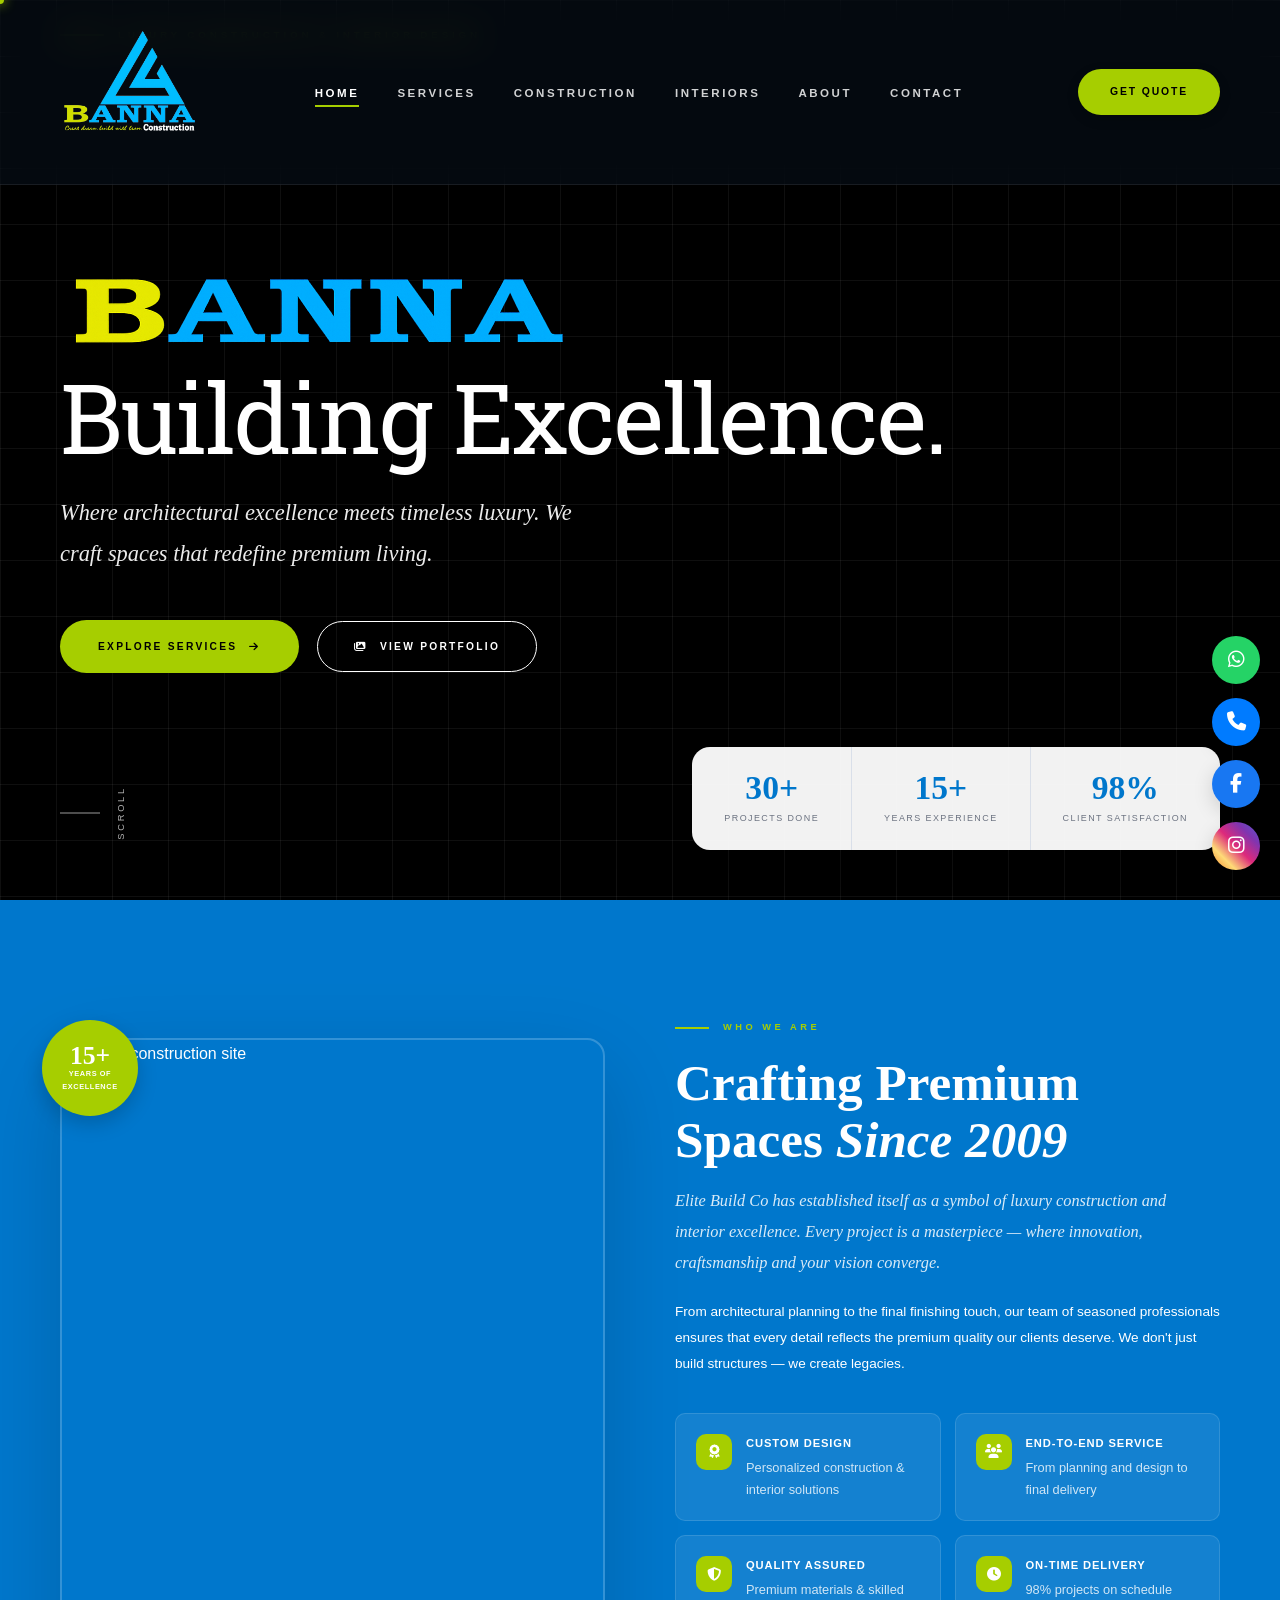
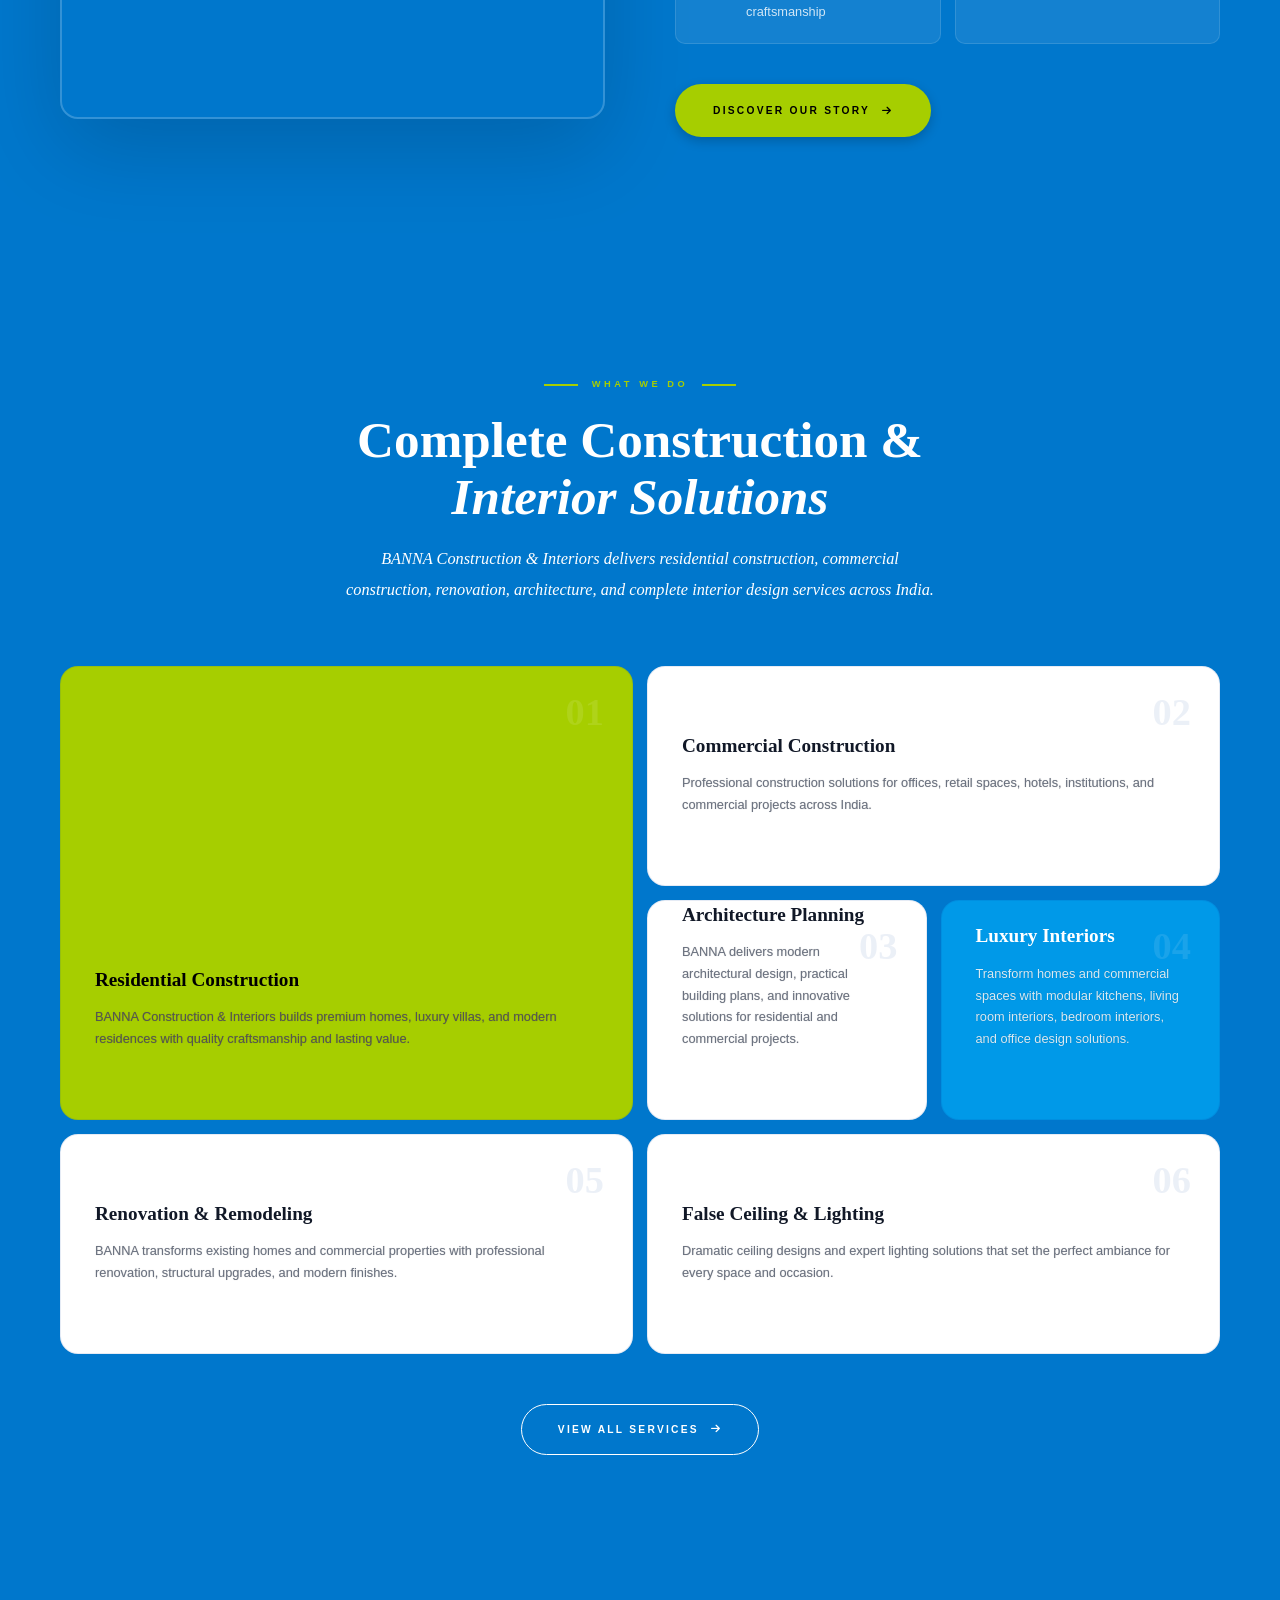
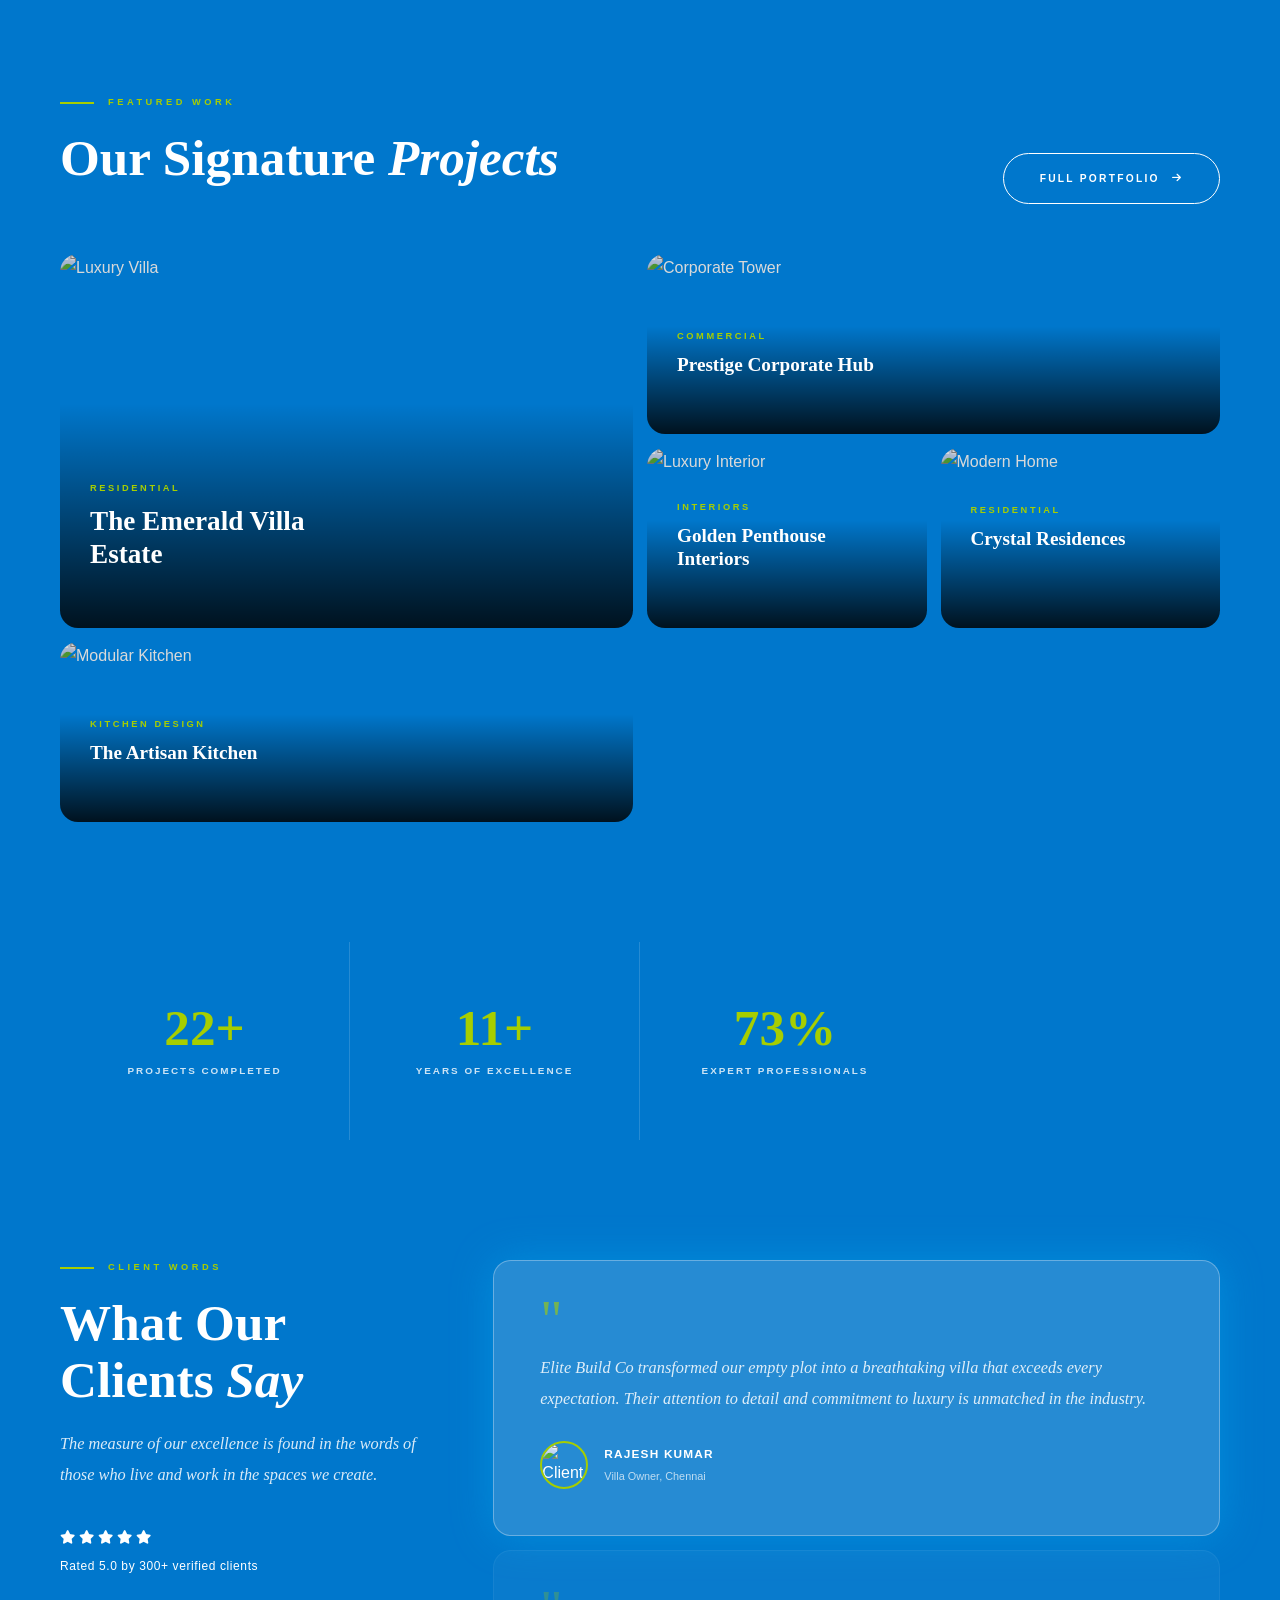
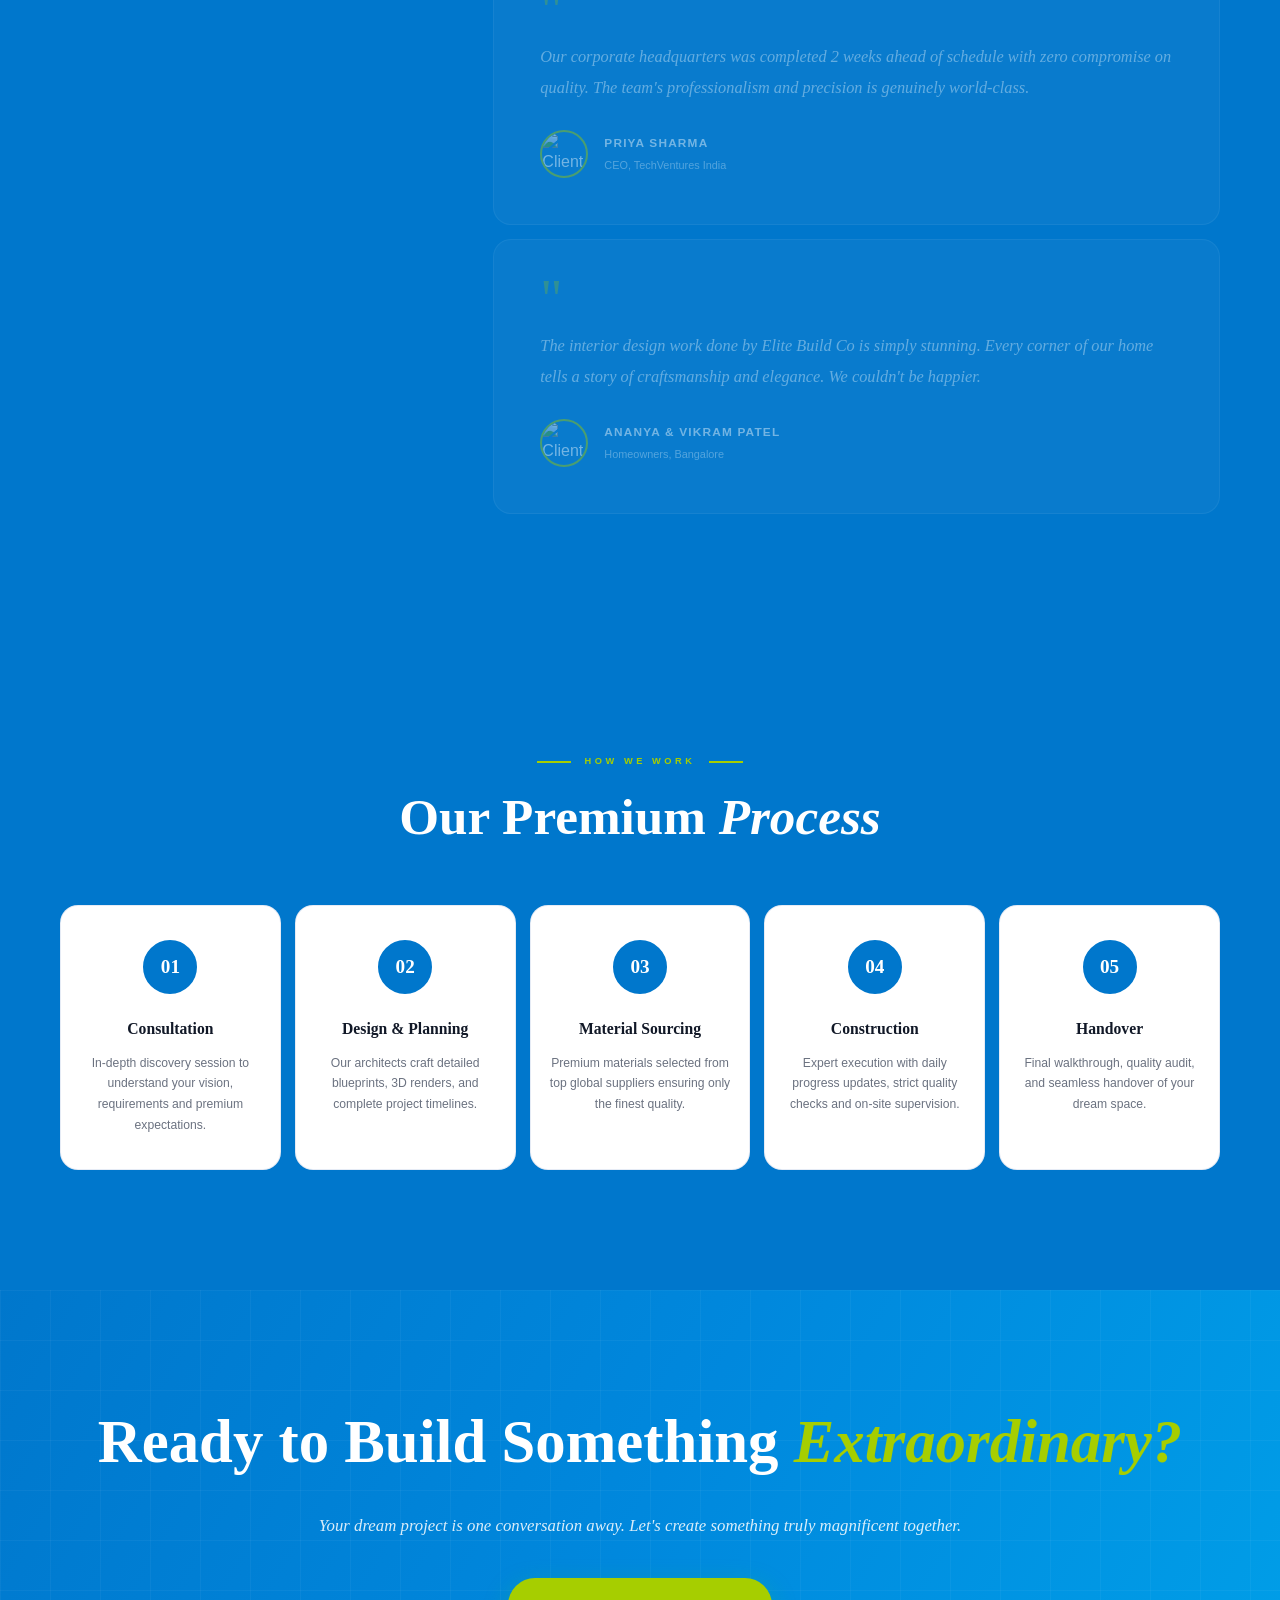
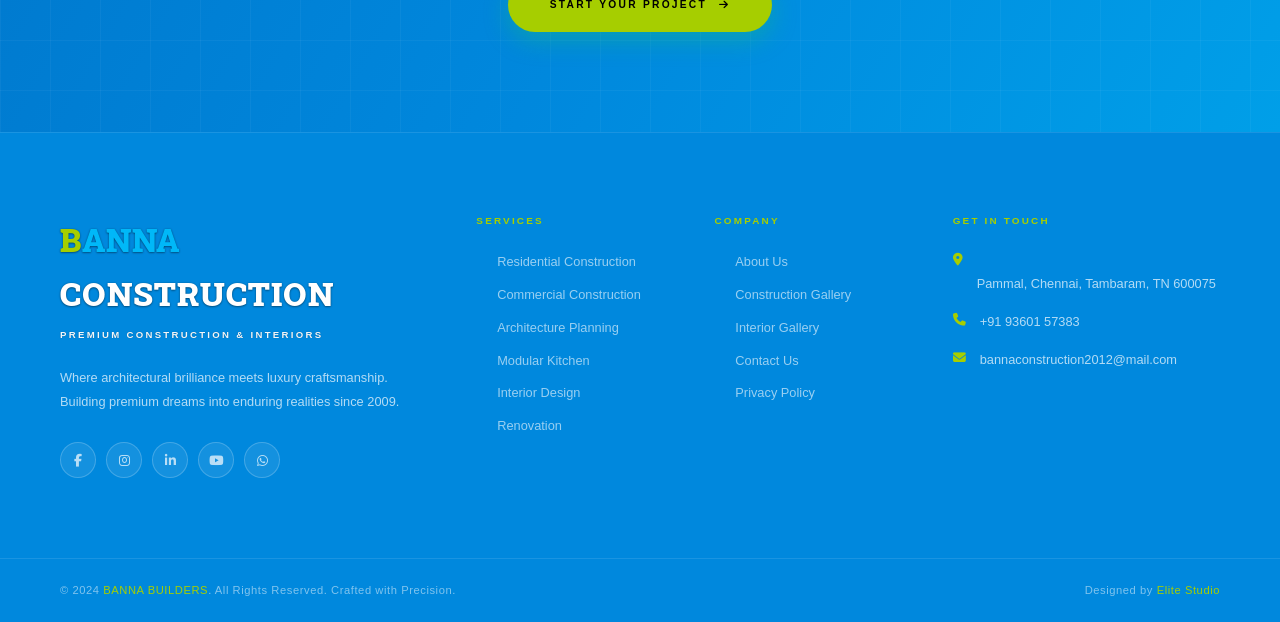
==== commit 12a2f306: "Update website" ====
--- a/index.html
+++ b/index.html
@@ -99,7 +99,7 @@
 
     <div class="hero-stats">
       <div class="hero-stat">
-        <div class="hero-stat-num" data-target="500" data-suffix="+">500+</div>
+        <div class="hero-stat-num" data-target="500" data-suffix="+">30+</div>
         <div class="hero-stat-label">Projects Done</div>
       </div>
       <div class="hero-stat">
@@ -318,7 +318,7 @@
     <div class="container">
       <div class="stats-grid">
         <div class="stat-item reveal">
-          <div class="stat-number" data-target="500" data-suffix="+">500+</div>
+          <div class="stat-number" data-target="500" data-suffix="+">30+</div>
           <div class="stat-label">Projects Completed</div>
         </div>
         <div class="stat-item reveal delay-1">
@@ -326,12 +326,10 @@
           <div class="stat-label">Years of Excellence</div>
         </div>
         <div class="stat-item reveal delay-2">
-          <div class="stat-number" data-target="120" data-suffix="+">120+</div>
+          <div class="stat-number" data-target="120" data-suffix="+">100%</div>
           <div class="stat-label">Expert Professionals</div>
         </div>
-        <div class="stat-item reveal delay-3">
-          <div class="stat-number" data-target="50" data-suffix="+">50+</div>
-          <div class="stat-label">Awards Won</div>
+       
         </div>
       </div>
     </div>
--- a/styles.css
+++ b/styles.css
@@ -1,25 +1,36 @@
 /* ============================================================
-   BANNA CONSTRUCTION — COMPLETE STYLESHEET
-   RESPONSIVE DESIGN WITH MOBILE FIRST APPROACH
+   ELITE BUILD CO — BLUE-DOMINATED LIGHT THEME
+   PALETTE: 50% BLUE (Dominant) · 30% White (Secondary) · 20% Green (Accent)
+   LAYOUT SYSTEM: Bento Grid
    ============================================================ */
 
 @import url('https://fonts.googleapis.com/css2?family=Roboto+Slab:wght@800;900&display=swap');
 
+/* ============================================================
+   CSS VARIABLES - BLUE-DOMINATED LIGHT THEME
+   ============================================================ */
 :root {
-  --blue-deep: #0077CC;
-  --blue-navy: #0088DD;
-  --blue-navy-2: #0099E8;
-  --blue-bright: #00B8F8;
-  --blue-light: #35C7FF;
-  --blue-accent: #009FE8;
-  --blue-pale: rgba(0, 184, 248, 0.08);
-  --blue-glow: rgba(0, 184, 248, 0.35);
-
+ /* ============================================================
+   BRAND BLUE (Matches BANNA Logo)
+   ============================================================ */
+
+--blue-deep: #0077CC;            /* Main website background */
+--blue-navy: #0088DD;            /* Dark sections */
+--blue-navy-2: #0099E8;          /* Cards */
+--blue-bright: #00B8F8;          /* Exact logo blue */
+--blue-light: #35C7FF;           /* Hover */
+--blue-accent: #009FE8;          /* Buttons & highlights */
+
+--blue-pale: rgba(0, 184, 248, 0.08);
+--blue-glow: rgba(0, 184, 248, 0.35);
+
+  /* GREEN — 20% (Accent) */
   --green: #A6CE00;
   --green-mid: #E0F9F2;
   --green-deep: #A6CE00;
   --green-glow: rgba(166, 206, 0, 1);
 
+  /* WHITE — 30% (Secondary backgrounds & cards) */
   --white: #FFFFFF;
   --off-white: #F9FAFB;
   --white-95: rgba(255,255,255,0.95);
@@ -28,16 +39,16 @@
   --white-45: rgba(255,255,255,0.45);
   --white-25: rgba(255,255,255,0.25);
   --white-10: rgba(255,255,255,0.08);
-  --white-40: rgba(255,255,255,0.40);
   
-  --ink: #FFFFFF;
+  /* Text colors */
+  --ink: #FFFFFF;                  /* White text on blue */
   --ink-65: rgba(255,255,255,0.65);
   --ink-45: rgba(255,255,255,0.45);
-  --text-dark: #111827;
-  --text-light: #6B7280;
+  --text-dark: #111827;            /* Dark text on white cards */
+  --text-light: #6B7280;           /* Gray text on white cards */
   --black: #003D99;
   --black-soft: #004DAA;
-  --black-card: #FFFFFF;
+  --black-card: #FFFFFF;           /* White cards on blue bg */
 
   --shadow-soft: 0 20px 60px rgba(0,0,0,0.12);
   --shadow-deep: 0 30px 90px rgba(0,0,0,0.16);
@@ -52,6 +63,9 @@
   --radius-sm: 10px;
 }
 
+/* ============================================================
+   KEYFRAMES
+   ============================================================ */
 @keyframes twinkle { 0%,100% { opacity: .65; } 50% { opacity: 1; } }
 @keyframes shimmer { 0% { background-position: -1000px 0; } 100% { background-position: 1000px 0; } }
 @keyframes glowPulse { 0%,100% { box-shadow: 0 0 18px var(--blue-glow);} 50% { box-shadow: 0 0 38px var(--blue-glow);} }
@@ -59,13 +73,15 @@
 @keyframes loaderSweep { to { left: 100%; } }
 @keyframes scrollPulse { to { left: 200%; } }
 @keyframes fadeUp { from { opacity:0; transform: translateY(24px);} to { opacity:1; transform: translateY(0);} }
-@keyframes loaderLogo { 0%{ transform:scale(1); } 50%{ transform:scale(1.05); } 100%{ transform:scale(1); } }
-
+
+/* ============================================================
+   RESET / BASE
+   ============================================================ */
 *, *::before, *::after { margin:0; padding:0; box-sizing:border-box; }
 html { scroll-behavior: smooth; font-size: 16px; }
 body {
-  background: var(--blue-deep);
-  color: var(--ink);
+  background: var(--blue-deep);    /* BLUE DOMINATED */
+  color: var(--ink);               /* White text on blue */
   font-family: var(--font-body);
   font-weight: 300;
   line-height: 1.7;
@@ -92,13 +108,13 @@
   transition: var(--transition);
 }
 .social-icon-btn:hover { transform: scale(1.15); }
-.whatsapp-icon { background: #25D366; }
+.whatsapp-icon { background: var(--green); }
 .whatsapp-icon:hover { box-shadow: 0 0 30px var(--green-glow); }
-.call-icon { background: #007BFF; }
+.call-icon { background: var(--blue-bright); }
 .call-icon:hover { box-shadow: 0 0 30px var(--blue-glow); }
-.facebook-icon { background: #1877F2; }
+.facebook-icon { background: var(--blue-bright); }
 .facebook-icon:hover { box-shadow: 0 0 30px var(--blue-glow); }
-.instagram-icon { background: linear-gradient(45deg, #F58529, #FEDA77, #DD2A7B, #8134AF, #515BD4); }
+.instagram-icon { background: var(--blue-bright); }
 .instagram-icon:hover { box-shadow: 0 0 30px var(--blue-glow); }
 
 @media (max-width:768px){ .social-sidebar{right:14px;bottom:18px;gap:10px;} .social-icon-btn{width:42px;height:42px;font-size:1.05rem;} }
@@ -127,6 +143,13 @@
     height:auto;
     object-fit:contain;
     animation:loaderLogo 2s ease-in-out infinite;
+
+}
+
+@keyframes loaderLogo{
+  0%{ transform:scale(1); }
+  50%{ transform:scale(1.05); }
+  100%{ transform:scale(1); }
 }
 
 .loader-bar { width:200px; height:2px; background:rgba(255,255,255,0.15); position:relative; overflow:hidden; }
@@ -138,36 +161,53 @@
    ============================================================ */
 #scrollTop { position:fixed; bottom:40px; right:40px; width:48px; height:48px; background:var(--blue-bright); color:#fff; border-radius:50%; display:flex; align-items:center; justify-content:center; font-size:1rem; z-index:9999; opacity:0; transform:translateY(16px); transition:var(--transition); cursor:none; box-shadow:0 10px 30px var(--blue-glow); }
 #scrollTop.visible { opacity:1; transform:translateY(0); }
-#scrollTop:hover { background:var(--green); box-shadow:0 0 35px var(--green-glow); }
-
-/* ============================================================
-   NAVBAR
-   ============================================================ */
+#scrollTop:hover { background:var(--green); box-shadow:0 0 35px var(--green-glow); color:#000; }
+/* ============================================================
+   PREMIUM GLASS NAVBAR
+   ============================================================ */
+
 .navbar{
     position:fixed;
     top:0;
     left:0;
     right:0;
     z-index:9000;
+
     display:flex;
     justify-content:space-between;
     align-items:center;
+
     padding:22px 60px;
+
     background:rgba(10,20,35,0.45);
     backdrop-filter:blur(18px);
     -webkit-backdrop-filter:blur(18px);
+
     border-bottom:1px solid rgba(255,255,255,0.08);
+
     transition:all .4s ease;
 }
 
+/* When user scrolls */
+
 .navbar.scrolled{
+
     padding:16px 60px;
+
     background:rgba(10,20,35,0.78);
+
     backdrop-filter:blur(22px);
     -webkit-backdrop-filter:blur(22px);
+
     border-bottom:1px solid rgba(255,255,255,.10);
-    box-shadow:0 10px 35px rgba(0,0,0,.25);
-}
+
+    box-shadow:
+        0 10px 35px rgba(0,0,0,.25);
+}
+
+/* =========================
+   Logo
+========================= */
 
 .company-logo{
     width:140px;
@@ -177,6 +217,10 @@
 .company-logo:hover{
     transform:scale(1.05);
 }
+
+/* =========================
+   Navigation
+========================= */
 
 .nav-menu{
     display:flex;
@@ -185,85 +229,118 @@
 }
 
 .nav-link{
+
     position:relative;
+
     font-size:.72rem;
     font-weight:600;
+
     letter-spacing:.22em;
     text-transform:uppercase;
+
     color:rgba(255,255,255,.82);
+
     transition:.35s ease;
 }
 
 .nav-link:hover{
+
     color:#ffffff;
+
 }
 
 .nav-link::after{
+
     content:"";
+
     position:absolute;
+
     left:0;
     bottom:-8px;
+
     width:0%;
     height:2px;
+
     background:#A6CE00;
+
     transition:.35s ease;
 }
 
 .nav-link:hover::after,
 .nav-link.active::after{
+
     width:100%;
 }
 
 .nav-link.active{
+
     color:#ffffff;
 }
 
+/* =========================
+   Get Quote Button
+========================= */
+
 .nav-cta{
+
     display:inline-flex;
     align-items:center;
     justify-content:center;
+
     padding:14px 32px;
+
     border-radius:999px;
+
     background:#A6CE00;
-    color:#fff;
+
+    color:#000;
+
     font-size:.65rem;
     font-weight:700;
+
     letter-spacing:.18em;
     text-transform:uppercase;
+
     transition:.35s ease;
+
     box-shadow: 0 4px 12px rgba(0, 0, 0, 0.20);
 }
 
 .nav-cta:hover{
+
+    background:#A6CE00;
+
+    color:#000;
+
     transform:translateY(-3px);
+
     box-shadow: 0 6px 16px rgba(0, 0, 0, 0.25);
 }
 
+/* =========================
+   Hamburger
+========================= */
+
 .nav-hamburger{
+
     display:none;
     flex-direction:column;
     gap:5px;
 }
 
 .nav-hamburger span{
+
     width:24px;
     height:2px;
+
     background:#ffffff;
+
     transition:.3s;
 }
-
-@media (max-width:768px){
-  .navbar{ padding:16px 24px; }
-  .navbar.scrolled{ padding:14px 24px; }
-  .company-logo{ width:110px; }
-  .nav-menu{display:none;}
-  .nav-cta{display:none;}
-  .nav-hamburger{ display:flex; }
-}
-
 /* ============================================================
    HERO
    ============================================================ */
+
 .hero{
     position:relative;
     min-height:100vh;
@@ -273,8 +350,12 @@
     background:#000;
 }
 
-.hero-bg{ display:none; }
-
+/* Remove blue overlay */
+.hero-bg{
+    display:none;
+}
+
+/* Keep grid effect */
 .hero-grid{
     position:absolute;
     inset:0;
@@ -285,6 +366,7 @@
     z-index:1;
 }
 
+/* SHOW BUILDING IMAGE CLEARLY */
 .hero-img-overlay{
     position:absolute;
     inset:0;
@@ -293,6 +375,7 @@
     z-index:0;
 }
 
+/* Slight dark overlay so white text is readable */
 .hero::before{
     content:"";
     position:absolute;
@@ -300,7 +383,6 @@
     background:rgba(0,0,0,.25);
     z-index:1;
 }
-
 .hero-content {
     position: relative;
     z-index: 2;
@@ -308,6 +390,7 @@
     margin: 0 auto;
     padding: 140px 60px 100px;
     width: 100%;
+
     transform: translateY(-80px);
 }
 
@@ -344,9 +427,6 @@
 .hero-title-accent{
     color:#fff;
     font-style:italic;
-    font-family: 'Roboto Slab', serif !important;
-    font-weight: 400 !important;
-    letter-spacing: -2px !important;
 }
 
 .hero-subtitle{
@@ -366,31 +446,41 @@
     flex-wrap:wrap;
     align-items:center;
 }
-
 .btn-primary {
     display: inline-flex;
     align-items: center;
     gap: 12px;
+
     background: var(--green);
     color: #000;
+
     font-size: .64rem;
     font-weight: 900;
     letter-spacing: .22em;
     text-transform: uppercase;
+
     padding: 18px 38px;
     border-radius: 999px;
+
     transition: var(--transition);
+
+    /* NORMAL SOFT SHADOW */
     box-shadow: 0 4px 12px rgba(0, 0, 0, 0.20);
 }
-
 .btn-primary:hover {
     background: var(--green);
-    color: #fff;
+    color: #000;
+
     transform: translateY(-2px);
+
+    /* NO BRIGHT GLOW */
     box-shadow: 0 6px 16px rgba(0, 0, 0, 0.25);
 }
 
-.btn-primary span{ position:relative; z-index:1; }
+.btn-primary span{
+    position:relative;
+    z-index:1;
+}
 
 .btn-outline{
     display:inline-flex;
@@ -432,7 +522,9 @@
     border-right:1px solid rgba(0,61,153,.1);
 }
 
-.hero-stat:last-child{ border-right:none; }
+.hero-stat:last-child{
+    border-right:none;
+}
 
 .hero-stat-num{
     font-family:var(--font-display);
@@ -495,43 +587,8 @@
         justify-content:center;
     }
 }
-
-@media (max-width:768px){
-    .hero-content{
-        padding:90px 24px 100px !important;
-        transform:none !important;
-        top:0 !important;
-    }
-    .hero-title{
-        margin:0 0 22px 0 !important;
-    }
-    .hero-banna-logo{
-        width: 290px !important;
-        margin: 0 0 12px 0 !important;
-    }
-    .hero-title-accent{
-        font-size: clamp(3rem, 13vw, 4.5rem) !important;
-        margin: 0 !important;
-    }
-    .hero-subtitle{
-        font-size: 1rem !important;
-        margin: 28px 0 32px !important;
-    }
-    .hero-actions{
-        flex-direction: column !important;
-        width: 100% !important;
-    }
-    .hero-actions .btn-primary,
-    .hero-actions .btn-outline{
-        width: 100% !important;
-        justify-content: center !important;
-    }
-    .hero-stats{ display:none; }
-    .hero-scroll{ display:none !important; }
-}
-
-/* ============================================================
-   COMMON SECTIONS
+/* ============================================================
+   SECTION COMMON
    ============================================================ */
 section { position:relative; overflow:hidden; }
 .container { max-width:1400px; margin:0 auto; padding:0 60px; }
@@ -543,17 +600,15 @@
 .section-title em { font-style:italic; color:var(--white); }
 .section-subtitle { font-family:var(--font-head); font-size:1.02rem; font-weight:300; color:rgba(255,255,255,0.85); font-style:italic; max-width:600px; line-height:1.9; }
 
-@media (max-width:768px){
-    .container{ padding:0 24px; }
-}
-
-/* ============================================================
-   ABOUT PREVIEW
+/* ============================================================
+   ABOUT PREVIEW (Bento)
    ============================================================ */
 .about-preview { background: var(--blue-deep); padding:120px 0; }
 .about-preview-inner { display:grid; grid-template-columns: 1fr 1fr; gap:70px; align-items:center; }
+.about-img-block { position:relative; }
 .about-img-main { width:100%; aspect-ratio:4/5; object-fit:cover; border-radius: var(--radius); filter:brightness(1) saturate(1); box-shadow: var(--shadow-deep); transition:.6s ease; border:2px solid rgba(255,255,255,0.2); }
 .about-img-main:hover { filter:brightness(1.05); }
+.about-img-accent { position:absolute; width:48%; aspect-ratio:1; object-fit:cover; bottom:-36px; right:-36px; border-radius: var(--radius-sm); border:4px solid var(--blue-navy); box-shadow: var(--shadow-soft); }
 .about-img-badge { position:absolute; top:-18px; left:-18px; width:96px; height:96px; background:var(--green); border-radius:50%; display:flex; align-items:center; justify-content:center; flex-direction:column; text-align:center; box-shadow: 0 8px 20px rgba(0, 0, 0, 0.18); }
 .badge-num { font-family:var(--font-display); font-size:1.6rem; font-weight:700; color:#fff; line-height:1; }
 .badge-text { font-size:.46rem; font-weight:700; letter-spacing:.08em; text-transform:uppercase; color:#fff; }
@@ -565,167 +620,66 @@
 .about-feature-text h4 { font-size:.7rem; font-weight:600; letter-spacing:.08em; text-transform:uppercase; color:#fff; margin-bottom:4px; }
 .about-feature-text p { font-size:.8rem; color:rgba(255,255,255,0.8); }
 
-@media (max-width:900px){
-    .about-preview-inner{ grid-template-columns:1fr; }
-}
-
-/* ============================================================
-   SERVICES — MAIN FIX FOR MOBILE RESPONSIVENESS
+/* ============================================================
+   SERVICES — BENTO GRID (White cards on blue background)
    ============================================================ */
 .services-preview { background: var(--blue-deep); padding:120px 0; }
 .services-preview .section-title, .services-preview .section-subtitle { color:#fff; }
-
-.services-grid { 
-  display:grid; 
-  grid-template-columns: repeat(4, 1fr); 
-  grid-auto-rows: auto;
-  gap:14px; 
-  margin-top:60px; 
-  min-height: auto;
-}
-
+.services-grid { display:grid; grid-template-columns: repeat(4, 1fr); grid-auto-rows: 220px; gap:14px; margin-top:60px; }
 .service-card {
   background: #fff;
   border: 1px solid rgba(0,61,153,0.1);
   border-radius: var(--radius);
-  padding:30px;
-  position:relative; 
-  overflow:hidden;
+  padding:34px;
+  position:relative; overflow:hidden;
   transition: var(--transition);
-  display:flex; 
-  flex-direction:column; 
-  justify-content:flex-end;
+  display:flex; flex-direction:column; justify-content:flex-end;
   color:var(--text-dark);
-  min-height: auto;
-  word-wrap: break-word;
-}
-
-.service-card:nth-child(1) { grid-column: span 2; grid-row: span 2; background: linear-gradient(135deg, #A6CE00 0%, #B8E021 100%); color:#fff; }
-.service-card:nth-child(2) { grid-column: span 2; background: #fff; }
-.service-card:nth-child(3) { grid-column: span 1; background: #fff; }
-.service-card:nth-child(4) { grid-column: span 1; background: linear-gradient(135deg, #0099E8 0%, #00B8F8 100%); color:#fff; }
-.service-card:nth-child(5) { grid-column: span 2; background: #fff; }
-.service-card:nth-child(6) { grid-column: span 2; background: #fff; }
+}
+.service-card:nth-child(1) { grid-column: span 2; grid-row: span 2; background: var(--green); color:#fff; }
+.service-card:nth-child(2) { grid-column: span 2; }
+.service-card:nth-child(3) { grid-column: span 1; }
+.service-card:nth-child(4) { grid-column: span 1; background: var(--blue-navy-2); color:#fff; }
+.service-card:nth-child(5) { grid-column: span 2; }
+.service-card:nth-child(6) { grid-column: span 2; }
 
 .service-card::after { content:''; position:absolute; inset:0; background: radial-gradient(circle at var(--mouse-x,50%) var(--mouse-y,50%), rgba(255,255,255,0.08), transparent 60%); opacity:0; transition:opacity .3s; }
 .service-card:hover::after { opacity:1; }
 .service-card:hover { transform: translateY(-6px); box-shadow: var(--shadow-deep); border-color:rgba(0,61,153,0.3); }
-.service-card:nth-child(1):hover, .service-card:nth-child(4):hover { border-color: rgba(255,255,255,0.3); }
-
-.service-num { position:absolute; top:20px; right:20px; font-family:var(--font-display); font-size:2.4rem; font-weight:700; color:rgba(0,61,153,0.08); line-height:1; }
+
+.service-icon { width:50px; height:50px; border-radius:14px; background:rgba(0,61,153,0.1); display:flex; align-items:center; justify-content:center; color:var(--blue-deep); font-size:1.2rem; margin-bottom:22px; }
+.service-card:nth-child(1) .service-icon, .service-card:nth-child(4) .service-icon { background:rgba(255,255,255,0.25); color:#fff; }
+.service-num { position:absolute; top:26px; right:28px; font-family:var(--font-display); font-size:2.4rem; font-weight:700; color:rgba(0,61,153,0.08); line-height:1; }
 .service-card:nth-child(1) .service-num, .service-card:nth-child(4) .service-num { color:rgba(255,255,255,0.1); }
-
-.service-title { font-family:var(--font-display); font-size:1.15rem; font-weight:600; color:var(--text-dark); margin-bottom:12px; line-height:1.3; }
-.service-card:nth-child(1) .service-title, .service-card:nth-child(4) .service-title { color:#fff; }
-.service-card:nth-child(1) .service-title { font-size:1.4rem; }
-
+.service-title { font-family:var(--font-display); font-size:1.2rem; font-weight:600; color:var(--text-dark); margin-bottom:10px; }
+.service-card:nth-child(1) .service-title {
+    color: #000;
+}
+
+.service-card:nth-child(4) .service-title {
+    color: #fff;
+}
 .service-desc {
-    font-size: 0.8rem;
+    font-size: .8rem;
     color: var(--text-light);
-    line-height: 1.6;
-    font-weight: 400;
-    margin-bottom:12px;
-    word-break: break-word;
-}
-.service-card:nth-child(1) .service-desc, .service-card:nth-child(4) .service-desc { color:rgba(255,255,255,0.9); }
-
-.service-link { display:inline-flex; align-items:center; gap:8px; font-size:.62rem; font-weight:600; letter-spacing:.18em; text-transform:uppercase; color:var(--green); opacity:0; transform:translateX(-8px); transition:var(--transition); }
-.service-card:nth-child(1) .service-link, .service-card:nth-child(4) .service-link { color:#fff; }
+    line-height: 1.7;
+    font-weight: 500;
+    text-shadow: 0 0 1px rgba(0,0,0,0.25);
+}
+.service-card:nth-child(1) .service-desc {
+    color: #555;
+}
+
+.service-card:nth-child(4) .service-desc {
+    color: rgba(255,255,255,0.85);
+}
+.service-link { display:inline-flex; align-items:center; gap:8px; margin-top:18px; font-size:.62rem; font-weight:600; letter-spacing:.18em; text-transform:uppercase; color:var(--green); opacity:0; transform:translateX(-8px); transition:var(--transition); }
 .service-card:hover .service-link { opacity:1; transform:translateX(0); }
 
-/* TABLET BREAKPOINT */
-@media (max-width:1024px){ 
-  .services-grid{ gap:12px; }
-  .service-card{ padding:26px; }
-  .service-title{ font-size:1rem; }
-  .service-desc{ font-size:0.75rem; }
-}
-
-/* IPAD/SMALL TABLET */
-@media (max-width:900px){ 
-  .services-grid{ 
-    grid-template-columns: repeat(2,1fr);
-    gap:14px;
-  } 
-  .service-card:nth-child(n){ 
-    grid-column: span 2; 
-    grid-row: auto; 
-  }
-  .service-card:nth-child(1) { grid-row: auto; }
-}
-
-/* MOBILE PHONE — CRITICAL FIX */
-@media (max-width:768px){
-  .services-grid{
-    grid-template-columns: 1fr;
-    gap:14px;
-    margin-top:40px;
-  }
-
-  .service-card{
-    grid-column: span 1 !important;
-    grid-row: auto !important;
-    padding:24px;
-    min-height: auto;
-  }
-
-  .service-card:nth-child(n){
-    grid-column: span 1 !important;
-    grid-row: auto !important;
-  }
-
-  .service-num { 
-    top:16px; 
-    right:16px; 
-    font-size:1.8rem;
-  }
-
-  .service-title {
-    font-size:1rem;
-    margin-bottom:10px;
-  }
-
-  .service-card:nth-child(1) .service-title { 
-    font-size:1.2rem;
-  }
-
-  .service-desc {
-    font-size: 0.75rem;
-    line-height: 1.5;
-    margin-bottom:10px;
-  }
-
-  .service-link {
-    font-size: 0.58rem;
-  }
-}
-
-/* SMALL PHONES */
-@media (max-width:480px){
-  .services-grid{
-    gap:12px;
-    margin-top:30px;
-  }
-
-  .service-card{
-    padding:20px;
-  }
-
-  .service-num {
-    font-size:1.6rem;
-  }
-
-  .service-title{
-    font-size:0.95rem;
-  }
-
-  .service-desc{
-    font-size:0.7rem;
-  }
-}
-
-/* ============================================================
-   FEATURED PROJECTS
+@media (max-width:900px){ .services-grid{ grid-template-columns: repeat(2,1fr); } .service-card:nth-child(n){ grid-column: span 2; grid-row:auto; } }
+
+/* ============================================================
+   FEATURED PROJECTS — BENTO GRID
    ============================================================ */
 .projects { background: var(--blue-deep); padding:120px 0; }
 .projects-header { display:flex; justify-content:space-between; align-items:flex-end; margin-bottom:50px; flex-wrap:wrap; gap:20px; }
@@ -746,12 +700,12 @@
 .project-details { font-size:.74rem; color:rgba(255,255,255,0.8); transform:translateY(10px); opacity:0; transition:var(--transition); }
 .project-card:hover .project-details { opacity:1; transform:translateY(0); }
 .project-arrow { position:absolute; top:24px; right:24px; width:38px; height:38px; border-radius:50%; background:var(--blue-bright); display:flex; align-items:center; justify-content:center; color:#fff; font-size:.85rem; opacity:0; transform:translate(8px,-8px); transition:var(--transition); }
-.project-card:hover .project-arrow { opacity:1; transform:translate(0,0); background:var(--green); }
+.project-card:hover .project-arrow { opacity:1; transform:translate(0,0); background:var(--green); color:#000; }
 
 @media (max-width:900px){ .projects-grid{ grid-template-columns: repeat(2,1fr); } .project-card:nth-child(n){ grid-column:span 2; grid-row:auto; } }
 
 /* ============================================================
-   STATISTICS
+   STATISTICS (White cards on blue background)
    ============================================================ */
 .statistics { background: var(--blue-deep); padding:0; }
 .stats-grid { display:grid; grid-template-columns:repeat(4,1fr); }
@@ -788,12 +742,11 @@
 .process-step { text-align:center; padding:34px 18px; background: #fff; border-radius: var(--radius); border:1px solid rgba(0,61,153,0.1); transition: var(--transition); color:var(--text-dark); }
 .process-step:hover { transform:translateY(-6px); border-color: var(--green); box-shadow: var(--shadow-green); }
 .step-num { width:54px; height:54px; border-radius:50%; border:2px solid var(--blue-deep); display:flex; align-items:center; justify-content:center; margin:0 auto 22px; font-family:var(--font-display); font-size:1.2rem; font-weight:600; color:#fff; background: var(--blue-deep); }
-.process-step:hover .step-num { background: var(--green); border-color: var(--green); }
+.process-step:hover .step-num { background: var(--green); border-color: var(--green); color:#000; }
 .step-title { font-family:var(--font-display); font-size:.98rem; font-weight:600; color:var(--text-dark); margin-bottom:10px; }
 .step-desc { font-size:.76rem; color:var(--text-light); line-height:1.7; }
 
 @media (max-width:900px){ .process-steps{ grid-template-columns:repeat(2,1fr);} }
-@media (max-width:768px){ .process-steps{ grid-template-columns:1fr;} }
 
 /* ============================================================
    CTA BANNER
@@ -802,7 +755,7 @@
 .cta-banner::before { content:''; position:absolute; inset:0; background-image: linear-gradient(rgba(255,255,255,0.04) 1px, transparent 1px), linear-gradient(90deg, rgba(255,255,255,0.04) 1px, transparent 1px); background-size:50px 50px; }
 .cta-title { font-family:var(--font-display); font-size:clamp(2.3rem,5vw,3.8rem); font-weight:700; color:#fff; margin-bottom:18px; position:relative; z-index:1; }
 .cta-sub { font-family:var(--font-head); font-size:1.05rem; font-weight:300; color:rgba(255,255,255,0.85); font-style:italic; margin-bottom:38px; position:relative; z-index:1; }
-.btn-dark { display:inline-flex; align-items:center; gap:12px; background: var(--green); color:#fff; font-size:.64rem; font-weight:700; letter-spacing:.22em; text-transform:uppercase; padding:18px 42px; border-radius:999px; transition:var(--transition); position:relative; z-index:1; box-shadow: 0 8px 25px rgba(22,193,114,0.4); }
+.btn-dark { display:inline-flex; align-items:center; gap:12px; background: var(--green); color:#000; font-size:.64rem; font-weight:700; letter-spacing:.22em; text-transform:uppercase; padding:18px 42px; border-radius:999px; transition:var(--transition); position:relative; z-index:1; box-shadow: 0 8px 25px rgba(22,193,114,0.4); }
 .btn-dark:hover { background: #fff; color:var(--blue-deep); box-shadow: 0 8px 35px rgba(166, 206, 0, 1); transform:translateY(-3px); }
 
 /* ============================================================
@@ -812,20 +765,23 @@
 .footer-top { padding:80px 0; display:grid; grid-template-columns:2fr 1fr 1fr 1.5fr; gap:60px; }
 .footer-brand-logo {
     font-family: 'Roboto Slab', serif;
-    font-size: 2rem;
-    font-weight: 900;
-    color: #C4F000;
-    letter-spacing: 0.02em;
+    font-size: 2rem;              /* Bigger */
+    font-weight: 900;             /* Extra bold */
+    color: #C4F000;               /* Brighter green */
+    letter-spacing: 0.02em;       /* Less spacing = stronger look */
     margin-bottom: 6px;
-    text-shadow: 0 1px 2px rgba(0,0,0,.35), 0 0 2px rgba(0,0,0,.25);
+    text-shadow:
+        0 1px 2px rgba(0,0,0,.35),
+        0 0 2px rgba(0,0,0,.25);
 }
 .footer-brand-sub {
-    font-size: .60rem;
-    font-weight: 700;
-    letter-spacing: .24em;
+    font-size: .60rem;           /* Slightly bigger */
+    font-weight: 700;            /* Bolder */
+    letter-spacing: .24em;       /* Less spacing */
     text-transform: uppercase;
-    color: rgba(255,255,255,.95);
+    color: rgba(255,255,255,.95);/* Brighter white */
     margin-bottom: 22px;
+
     text-shadow: 0 0 1px rgba(0,0,0,.35);
 }
 .footer-desc { font-size:.8rem; color:rgba(255,255,255,0.7); line-height:1.9; margin-bottom:28px; }
@@ -847,7 +803,129 @@
 .footer-copy span { color: var(--green); }
 
 @media (max-width:900px){ .footer-top{ grid-template-columns:1fr 1fr; } }
-@media (max-width:600px){ .footer-top{ grid-template-columns:1fr; } .footer-bottom{ padding-left:24px; padding-right:24px; } }
+@media (max-width:600px){ .footer-top{ grid-template-columns:1fr; } }
+
+/* ============================================================
+   PAGE HERO (inner pages)
+   ============================================================ */
+.page-hero { padding:200px 0 100px; background: linear-gradient(135deg, var(--blue-deep) 0%, var(--blue-navy) 100%); position:relative; overflow:hidden; }
+.page-hero::before { content:''; position:absolute; inset:0; background-image: linear-gradient(rgba(255,255,255,0.04) 1px, transparent 1px), linear-gradient(90deg, rgba(255,255,255,0.04) 1px, transparent 1px); background-size:56px 56px; }
+.page-hero-content { position:relative; z-index:2; }
+.breadcrumb { display:flex; align-items:center; gap:10px; margin-bottom:22px; font-size:.7rem; letter-spacing:.1em; color:rgba(255,255,255,0.7); }
+.breadcrumb a { color: var(--green); }
+.breadcrumb span { color: rgba(255,255,255,0.7); }
+
+/* ============================================================
+   SERVICES PAGE (White cards on blue background)
+   ============================================================ */
+.services-full { background: var(--blue-deep); padding:100px 0; }
+.services-category { margin-bottom:80px; }
+.category-header { display:flex; align-items:center; gap:22px; margin-bottom:38px; padding-bottom:22px; border-bottom:1px solid rgba(255,255,255,0.1); }
+.category-icon { width:56px; height:56px; border-radius:16px; background: var(--green); display:flex; align-items:center; justify-content:center; color:#fff; font-size:1.3rem; }
+.category-title { font-family:var(--font-display); font-size:1.9rem; font-weight:600; color:#fff; }
+.category-title span { color: var(--green); font-style:italic; }
+.services-cards { display:grid; grid-template-columns:repeat(auto-fill,minmax(280px,1fr)); gap:14px; }
+.service-full-card { background: #fff; border:1px solid rgba(0,61,153,0.1); border-radius: var(--radius); padding:46px 32px; position:relative; overflow:hidden; transition:var(--transition); cursor:none; color:var(--text-dark); }
+.service-full-card:hover { transform:translateY(-6px); border-color: var(--green); box-shadow: var(--shadow-green); }
+.sfc-icon { width:48px; height:48px; border-radius:14px; background: var(--blue-deep); display:flex; align-items:center; justify-content:center; color:#fff; font-size:1.1rem; margin-bottom:22px; }
+.service-full-card:hover .sfc-icon { background: var(--green); color:#000; }
+.sfc-title { font-family:var(--font-display); font-size:1.15rem; font-weight:600; color:var(--text-dark); margin-bottom:12px; }
+.sfc-desc { font-size:.8rem; color:var(--text-light); line-height:1.8; }
+.sfc-features { margin-top:18px; display:flex; flex-direction:column; gap:8px; }
+.sfc-feature { display:flex; align-items:center; gap:10px; font-size:.76rem; color:var(--text-light); }
+.sfc-feature::before { content:''; width:5px; height:5px; background:var(--green); border-radius:50%; flex-shrink:0; }
+
+/* ============================================================
+   GALLERY PAGES
+   ============================================================ */
+.gallery-section { background: var(--blue-navy); padding:80px 0 120px; }
+.gallery-filter { display:flex; gap:10px; margin-bottom:50px; flex-wrap:wrap; }
+.filter-btn { font-size:.62rem; font-weight:600; letter-spacing:.18em; text-transform:uppercase; padding:12px 22px; border-radius:999px; border:1px solid rgba(255,255,255,0.2); color:rgba(255,255,255,0.8); background:rgba(255,255,255,0.08); transition:var(--transition); cursor:none; }
+.filter-btn.active, .filter-btn:hover { background: var(--green); color:#000; border-color: var(--green); }
+.gallery-masonry { columns:3; column-gap:14px; }
+.gallery-item { break-inside:avoid; margin-bottom:14px; position:relative; overflow:hidden; cursor:none; border-radius: var(--radius); }
+.gallery-img { width:100%; display:block; filter:brightness(1) saturate(1); transition: transform .7s cubic-bezier(.25,.46,.45,.94), filter .5s; }
+.gallery-item:hover .gallery-img { transform:scale(1.05); filter:brightness(.85); }
+.gallery-hover { position:absolute; inset:0; display:flex; align-items:center; justify-content:center; flex-direction:column; gap:12px; opacity:0; background:rgba(0,0,0,0.4); transition:opacity .4s; }
+.gallery-item:hover .gallery-hover { opacity:1; }
+.gallery-hover-icon { width:48px; height:48px; border-radius:50%; border:2px solid var(--green); display:flex; align-items:center; justify-content:center; color:var(--green); font-size:1rem; }
+.gallery-hover-label { font-size:.6rem; letter-spacing:.22em; text-transform:uppercase; color:#fff; text-align:center; padding:0 10px; }
+
+.lightbox { position:fixed; inset:0; background:rgba(0,0,0,0.95); z-index:99000; display:flex; align-items:center; justify-content:center; opacity:0; visibility:hidden; transition:var(--transition); }
+.lightbox.open { opacity:1; visibility:visible; }
+.lightbox-img { max-width:90vw; max-height:85vh; object-fit:contain; border-radius: var(--radius-sm); box-shadow: var(--shadow-deep); }
+.lightbox-close { position:absolute; top:30px; right:40px; font-size:1.4rem; color:#fff; cursor:none; transition:var(--transition); }
+.lightbox-close:hover { color: var(--green); transform:rotate(90deg); }
+.lightbox-nav { position:absolute; top:50%; transform:translateY(-50%); width:48px; height:48px; border-radius:50%; border:1px solid rgba(255,255,255,0.2); display:flex; align-items:center; justify-content:center; color:#fff; font-size:1rem; transition:var(--transition); cursor:none; }
+.lightbox-nav:hover { background: var(--blue-bright); border-color: var(--blue-bright); }
+.lightbox-prev { left:30px; }
+.lightbox-next { right:30px; }
+
+@media (max-width:900px){ .gallery-masonry{ columns:2; } .interior-grid{ grid-template-columns:1fr 1fr; } }
+@media (max-width:600px){ .gallery-masonry{ columns:1; } }
+
+/* ============================================================
+   ABOUT PAGE
+   ============================================================ */
+.about-story { background: var(--blue-deep); padding:100px 0; }
+.story-grid { display:grid; grid-template-columns:1fr 1fr; gap:70px; align-items:center; margin-top:50px; }
+
+.vision-mission { background: var(--blue-deep); padding:100px 0; }
+.vm-grid { display:grid; grid-template-columns:1fr 1fr; gap:14px; margin-top:50px; }
+.vm-card { background: #fff; border:1px solid rgba(0,61,153,0.1); border-radius: var(--radius); padding:54px 46px; transition:var(--transition); color:var(--text-dark); }
+.vm-card:hover { transform:translateY(-6px); border-color: var(--green); box-shadow: var(--shadow-green); }
+.vm-icon { width:54px; height:54px; border-radius:14px; background: var(--green); display:flex; align-items:center; justify-content:center; color:#fff; font-size:1.5rem; margin-bottom:22px; }
+.vm-title { font-family:var(--font-display); font-size:1.4rem; font-weight:600; color:var(--text-dark); margin-bottom:18px; }
+.vm-text { font-family:var(--font-head); font-size:.98rem; font-weight:300; font-style:italic; color:var(--text-light); line-height:1.9; }
+
+.team-section { background: var(--blue-deep); padding:100px 0; }
+.team-grid { display:grid; grid-template-columns:repeat(3,1fr); gap:14px; margin-top:50px; }
+.team-card { background: #fff; border:1px solid rgba(0,61,153,0.1); border-radius: var(--radius); overflow:hidden; transition:var(--transition); }
+.team-card:hover { transform:translateY(-6px); box-shadow: var(--shadow-deep); border-color: var(--green); }
+.team-img { width:100%; aspect-ratio:3/4; object-fit:cover; filter:brightness(1) saturate(1); transition:var(--transition); }
+.team-card:hover .team-img { filter:brightness(.9); }
+.team-info { padding:26px; }
+.team-name { font-family:var(--font-display); font-size:1.1rem; font-weight:600; color:var(--text-dark); margin-bottom:5px; }
+.team-role { font-size:.68rem; letter-spacing:.16em; text-transform:uppercase; color: var(--green); }
+
+.achievements { background: var(--blue-deep); padding:100px 0; }
+.achievements-grid { display:grid; grid-template-columns:repeat(4,1fr); gap:14px; margin-top:50px; }
+.achievement-card { background: #fff; border:1px solid rgba(0,61,153,0.1); border-radius: var(--radius); padding:46px 26px; text-align:center; transition:var(--transition); color:var(--text-dark); }
+.achievement-card:hover { transform:translateY(-6px); box-shadow: var(--shadow-deep); }
+.achievement-icon { color: var(--green); font-size:1.8rem; margin-bottom:18px; }
+.achievement-num { font-family:var(--font-display); font-size:2.3rem; font-weight:700; color: var(--green); margin-bottom:8px; }
+.achievement-label { font-size:.76rem; color: var(--text-light); line-height:1.6; }
+
+/* ============================================================
+   CONTACT PAGE
+   ============================================================ */
+.contact-section { background: var(--blue-deep); padding:100px 0; }
+.contact-grid { display:grid; grid-template-columns:1fr 1.3fr; gap:70px; }
+.contact-info-title { font-family:var(--font-display); font-size:1.7rem; font-weight:600; color:#fff; margin-bottom:14px; }
+.contact-info-sub { font-family:var(--font-head); font-size:.98rem; font-style:italic; color:rgba(255,255,255,0.85); margin-bottom:36px; line-height:1.9; }
+.contact-info-items { display:flex; flex-direction:column; gap:14px; margin-bottom:36px; }
+.contact-item { display:flex; gap:18px; align-items:flex-start; padding:20px; background: #fff; border:1px solid rgba(0,61,153,0.1); border-radius: var(--radius-sm); transition:var(--transition); color:var(--text-dark); }
+.contact-item:hover { transform:translateX(8px); border-color: var(--green); }
+.contact-item-icon { width:44px; height:44px; border-radius:12px; background: var(--green); display:flex; align-items:center; justify-content:center; color:#fff; font-size:.95rem; flex-shrink:0; }
+.contact-item-label { font-size:.58rem; font-weight:700; letter-spacing:.18em; text-transform:uppercase; color: var(--green); margin-bottom:6px; }
+.contact-item-value { font-size:.88rem; color:var(--text-dark); line-height:1.7; }
+
+.contact-form { background: #fff; border:1px solid rgba(0,61,153,0.1); border-radius: var(--radius); padding:54px 46px; color:var(--text-dark); }
+.form-title { font-family:var(--font-display); font-size:1.4rem; font-weight:600; color:var(--text-dark); margin-bottom:36px; }
+.form-row { display:grid; grid-template-columns:1fr 1fr; gap:18px; margin-bottom:18px; }
+.form-group { display:flex; flex-direction:column; gap:8px; margin-bottom:18px; }
+.form-group label { font-size:.58rem; font-weight:700; letter-spacing:.18em; text-transform:uppercase; color: var(--text-light); }
+.form-group input, .form-group textarea, .form-group select { background: rgba(0,61,153,0.03); border:1px solid rgba(0,61,153,0.15); border-radius: var(--radius-sm); padding:14px 16px; color:var(--text-dark); font-size:.86rem; transition:var(--transition); font-family:var(--font-body); }
+.form-group input:focus, .form-group textarea:focus, .form-group select:focus { border-color: var(--blue-bright); background:rgba(0,61,153,0.06); box-shadow: 0 0 0 3px var(--blue-pale); }
+.form-group textarea { resize:vertical; min-height:120px; }
+.form-group select { cursor:none; }
+.form-group select option { background: var(--white); color: var(--text-dark); }
+
+.map-section { background: var(--blue-deep); padding:0; }
+.map-wrapper { height:420px; position:relative; filter:grayscale(.2) brightness(.8); }
+.map-wrapper iframe { width:100%; height:100%; border:0; }
+
+@media (max-width:900px){ .contact-grid{ grid-template-columns:1fr; } .form-row{ grid-template-columns:1fr; } }
 
 /* ============================================================
    SCROLL REVEAL
@@ -860,10 +938,281 @@
 .reveal-right.visible { opacity:1; transform:translateX(0); }
 .delay-1{transition-delay:.1s;} .delay-2{transition-delay:.2s;} .delay-3{transition-delay:.3s;} .delay-4{transition-delay:.4s;} .delay-5{transition-delay:.5s;}
 
-/* ============================================================
-   LOGOS
-   ============================================================ */
-.logo-b, .logo-anna, .logo-construction{
+/* green helper */
+.green-accent { color: var(--green); }
+.green-accent-bg { background: var(--green); }
+
+/* ============================================================
+   COMPANY LOGO
+   ============================================================ */
+.nav-logo{
+    display:flex;
+    align-items:center;
+    justify-content:center;
+}
+
+.company-logo{
+    width:140px;
+    height:auto;
+    object-fit:contain;
+    transition:0.3s ease;
+    filter: brightness(1.1);
+}
+
+.company-logo:hover{
+    transform:scale(1.05);
+}
+
+@media (max-width:768px){
+    .company-logo{ width:110px; }
+}
+
+@media (max-width:480px){
+    .company-logo{ width:90px; }
+}
+
+/* ============================================================
+   RESPONSIVE
+============================================================ */
+
+@media (max-width:1200px){
+
+  .container{
+    padding:0 40px;
+  }
+
+  .navbar{
+    padding:18px 40px;
+  }
+
+  .navbar.scrolled{
+    padding:14px 40px;
+  }
+
+  .hero-content{
+    padding:140px 40px 100px;
+  }
+
+  .hero-stats{
+    right:40px;
+  }
+
+  .hero-scroll{
+    left:40px;
+  }
+
+  .footer-top{
+    grid-template-columns:1fr 1fr;
+    gap:40px;
+  }
+
+}
+
+@media (max-width:900px){
+
+  .about-preview-inner{
+    grid-template-columns:1fr;
+  }
+
+  .contact-grid{
+    grid-template-columns:1fr;
+  }
+
+  .team-grid{
+    grid-template-columns:1fr 1fr;
+  }
+
+  .achievements-grid{
+    grid-template-columns:1fr 1fr;
+  }
+
+  .story-grid,
+  .vm-grid{
+    grid-template-columns:1fr;
+  }
+
+}
+
+@media (max-width:768px){
+
+  :root{
+    font-size:15px;
+  }
+
+  .container{
+    padding:0 24px;
+  }
+
+  .navbar{
+    padding:16px 24px;
+  }
+
+  .section-pad{
+    padding:80px 0;
+  }
+
+  .hero-stats{
+    display:none;
+  }
+
+  .process-steps{
+    grid-template-columns:1fr 1fr;
+  }
+
+  .team-grid{
+    grid-template-columns:1fr;
+  }
+
+  .footer-top{
+    grid-template-columns:1fr;
+  }
+
+  /* Hide Desktop Button */
+
+  .nav-cta{
+    display:none;
+  }
+
+  /* Hamburger */
+
+  .nav-hamburger{
+    display:flex;
+    flex-direction:column;
+    justify-content:center;
+    gap:6px;
+    cursor:pointer;
+    z-index:10001;
+  }
+
+  .nav-hamburger span{
+    width:28px;
+    height:3px;
+    background:#ffffff;
+    border-radius:10px;
+    transition:.35s ease;
+  }
+
+  /* Navigation Drawer */
+
+  .nav-menu{
+
+    position:fixed;
+
+    top:0;
+    left:-320px;
+
+    width:280px;
+    max-width:85%;
+
+    height:100vh;
+
+    background:#0A1423;
+
+    display:flex;
+    flex-direction:column;
+    justify-content:flex-start;
+    align-items:flex-start;
+
+    padding:110px 30px;
+
+    gap:20px;
+
+    transition:left .35s ease;
+
+    overflow-y:auto;
+
+    z-index:9999;
+
+    box-shadow:10px 0 30px rgba(0,0,0,.35);
+
+  }
+
+  .nav-menu.open{
+    left:0;
+  }
+
+  .nav-menu li{
+    width:100%;
+    list-style:none;
+  }
+
+  .nav-link{
+
+    display:block;
+
+    width:100%;
+
+    padding:15px 0;
+
+    color:#ffffff;
+
+    font-size:1rem;
+
+    font-weight:600;
+
+    letter-spacing:.08em;
+
+    border-bottom:1px solid rgba(255,255,255,.08);
+
+    transition:.3s;
+
+  }
+
+  .nav-link:hover{
+
+    color:#A6CE00;
+
+    padding-left:10px;
+
+  }
+
+}
+
+@media (max-width:480px){
+
+  .hero-content{
+    padding:120px 24px 80px;
+  }
+
+  .process-steps{
+    grid-template-columns:1fr;
+  }
+
+  .achievements-grid{
+    grid-template-columns:1fr;
+  }
+
+}
+
+/* ============================================================
+   NAV OVERLAY
+============================================================ */
+
+.nav-overlay{
+
+  position:fixed;
+  inset:0;
+
+  background:rgba(0,0,0,.25);
+
+  opacity:0;
+  visibility:hidden;
+
+  transition:.35s ease;
+
+  z-index:9998;
+
+}
+
+.nav-overlay.show{
+
+  opacity:1;
+  visibility:visible;
+
+}
+.logo-b,
+.logo-anna,
+.logo-construction{
     font-family:'Roboto Slab', serif;
     font-weight:900;
     letter-spacing:1px;
@@ -871,35 +1220,315 @@
     text-transform:uppercase;
 }
 
-.logo-b{ color:#A6CE00; }
-.logo-anna{ color:#00B8F8; }
-.logo-construction{ color:#FFFFFF; }
-
-/* ============================================================
-   NAV OVERLAY
-   ============================================================ */
-.nav-overlay{
-  position:fixed;
-  inset:0;
-  background:rgba(0,0,0,.25);
-  opacity:0;
-  visibility:hidden;
-  transition:.35s ease;
-  z-index:9998;
-}
-
-.nav-overlay.show{
-  opacity:1;
-  visibility:visible;
-}
-
-/* Hide custom cursor on mobile */
+.logo-b{
+    color:#A6CE00;
+}
+
+.logo-anna{
+    color:#00B8F8;
+}
+
+.logo-construction{
+    color:#FFFFFF;
+}
+
+/* Hide custom cursor on mobile and tablets */
 @media (max-width: 768px) {
     .cursor,
     .cursor-follower {
         display: none !important;
     }
+
     body {
         cursor: auto !important;
     }
+}
+
+
+/* WhatsApp */
+.whatsapp-icon{
+    background:#25D366;
+    color:#fff;
+}
+
+/* Call */
+.call-icon{
+    background:#007BFF;
+    color:#fff;
+}
+
+/* Facebook */
+.facebook-icon{
+    background:#1877F2;
+    color:#fff;
+}
+
+/* Instagram */
+.instagram-icon{
+    background:linear-gradient(
+        45deg,
+        #F58529,
+        #FEDA77,
+        #DD2A7B,
+        #8134AF,
+        #515BD4
+    );
+    color:#fff;
+}
+
+.hero-title {
+    line-height: 1;
+}
+
+.hero-banna-logo {
+    width: 520px;
+    max-width: 100%;
+    height: auto;
+    display: block;
+    object-fit: contain;
+    margin-bottom: -220px;
+}
+
+.hero-title-accent {
+    display: block;
+    margin-top: 0;
+}
+
+.hero-content {
+    position: relative;
+    top: -120px !important;
+}
+
+
+/* REMOVE BLUE SHADE — INTERIOR PAGE ONLY */
+
+body.interior-page .page-hero {
+    background: transparent !important;
+}
+
+body.interior-page .page-hero::before {
+    background: transparent !important;
+}
+
+/* REMOVE BLUE SHADE — CONSTRUCTION PAGE ONLY */
+
+body.construction-page .page-hero {
+    background: transparent !important;
+}
+
+body.construction-page .page-hero::before {
+    background: transparent !important;
+}
+
+
+/* CONSTRUCTION HERO BACKGROUND IMAGE */
+.construction-hero-img {
+    position: absolute;
+    inset: 0;
+    background-image: url('https://images.unsplash.com/photo-1600585154340-be6161a56a0c?w=1920&q=85');
+    background-position: center;
+    background-size: cover;
+    background-repeat: no-repeat;
+    opacity: 1;
+    z-index: 0;
+}
+
+
+
+/* SERVICES PAGE HERO IMAGE */
+
+.services-hero-img {
+    position: absolute;
+    inset: 0;
+    background-image: url('https://images.unsplash.com/photo-1503387762-592deb58ef4e?w=1920&q=80');
+    background-position: center;
+    background-size: cover;
+    background-repeat: no-repeat;
+    opacity: 1;
+    z-index: 0;
+}
+
+.services-page .page-hero {
+    position: relative;
+    background: transparent !important;
+}
+
+.services-page .page-hero::before {
+    display: none !important;
+}
+
+.services-page .page-hero-content {
+    position: relative;
+    z-index: 2;
+}
+
+
+/* ABOUT PAGE HERO IMAGE */
+
+.about-hero-img {
+    position: absolute;
+    inset: 0;
+    background-image: url('https://images.unsplash.com/photo-1497366754035-f200968a6e72?w=1920&q=85');
+    background-position: center;
+    background-size: cover;
+    background-repeat: no-repeat;
+    opacity: 1;
+    z-index: 0;
+}
+
+body.about-page .page-hero {
+    position: relative;
+    background: transparent !important;
+}
+
+body.about-page .page-hero::before {
+    display: none !important;
+}
+
+body.about-page .page-hero-content {
+    position: relative;
+    z-index: 2;
+}
+
+
+/* CONTACT PAGE HERO IMAGE */
+
+.contact-hero-img {
+    position: absolute;
+    inset: 0;
+    background-image: url('https://images.unsplash.com/photo-1497366811353-6870744d04b2?w=1920&q=85');
+    background-position: center;
+    background-size: cover;
+    background-repeat: no-repeat;
+    opacity: 1;
+    z-index: 0;
+}
+
+body.contact-page .page-hero {
+    position: relative;
+    background: transparent !important;
+}
+
+body.contact-page .page-hero::before {
+    display: none !important;
+}
+
+body.contact-page .page-hero-content {
+    position: relative;
+    z-index: 2;
+}
+
+
+
+/* =========================================
+   MOBILE HERO FIX ONLY
+========================================= */
+
+@media (max-width: 768px) {
+
+    .hero {
+        min-height: 100svh;
+        height: auto;
+    }
+
+    .hero-content {
+        top: 0 !important;
+        transform: none !important;
+        padding: 90px 24px 100px !important;
+    }
+
+    .hero-title {
+        margin: 0 0 22px 0 !important;
+        line-height: 1 !important;
+    }
+
+    .hero-banna-logo {
+        width: 290px !important;
+        max-width: 90% !important;
+        height: auto !important;
+        margin: 0 0 12px 0 !important;
+        display: block !important;
+    }
+
+    .hero-title-accent {
+        display: block !important;
+        font-size: clamp(3rem, 13vw, 4.5rem) !important;
+        line-height: 0.95 !important;
+        margin: 0 !important;
+    }
+
+    .hero-subtitle {
+        font-size: 1rem !important;
+        line-height: 1.7 !important;
+        margin: 28px 0 32px !important;
+        max-width: 100% !important;
+    }
+
+    .hero-actions {
+        display: flex !important;
+        flex-direction: column !important;
+        gap: 16px !important;
+        width: 100% !important;
+    }
+
+    .hero-actions .btn-primary,
+    .hero-actions .btn-outline {
+        width: 100% !important;
+        justify-content: center !important;
+        padding: 18px 20px !important;
+    }
+
+    .hero-scroll {
+        display: none !important;
+    }
+}
+
+
+@media (max-width: 768px) {
+
+    .hero-content {
+        padding-top: 45px !important;
+    }
+
+    .hero-title {
+        margin-bottom: 15px !important;
+    }
+
+    .logo-b,
+    .logo-anna {
+        position: relative !important;
+        top: 0 !important;
+    }
+.hero-title-accent {
+    margin-top: -65px !important;
+    transform: translateY(-65px) !important;
+}
+    .hero-subtitle {
+        margin-top: -15px !important;
+    }
+}
+.hero-title-accent {
+    font-family: 'Roboto Slab', serif !important;
+    font-style: normal !important;
+    font-weight: 400 !important;
+    letter-spacing: -2px !important;
+}
+
+/* Remove all service icons */
+.service-icon{
+    display: none !important;
+}
+
+
+
+@media (max-width:900px){ 
+  .services-grid{ 
+    grid-template-columns: repeat(2,1fr); 
+    grid-auto-rows: minmax(220px, auto);
+  } 
+  .service-card:nth-child(n){ 
+    grid-column: span 2; 
+    grid-row:auto; 
+    justify-content:flex-start;
+  } 
 }
